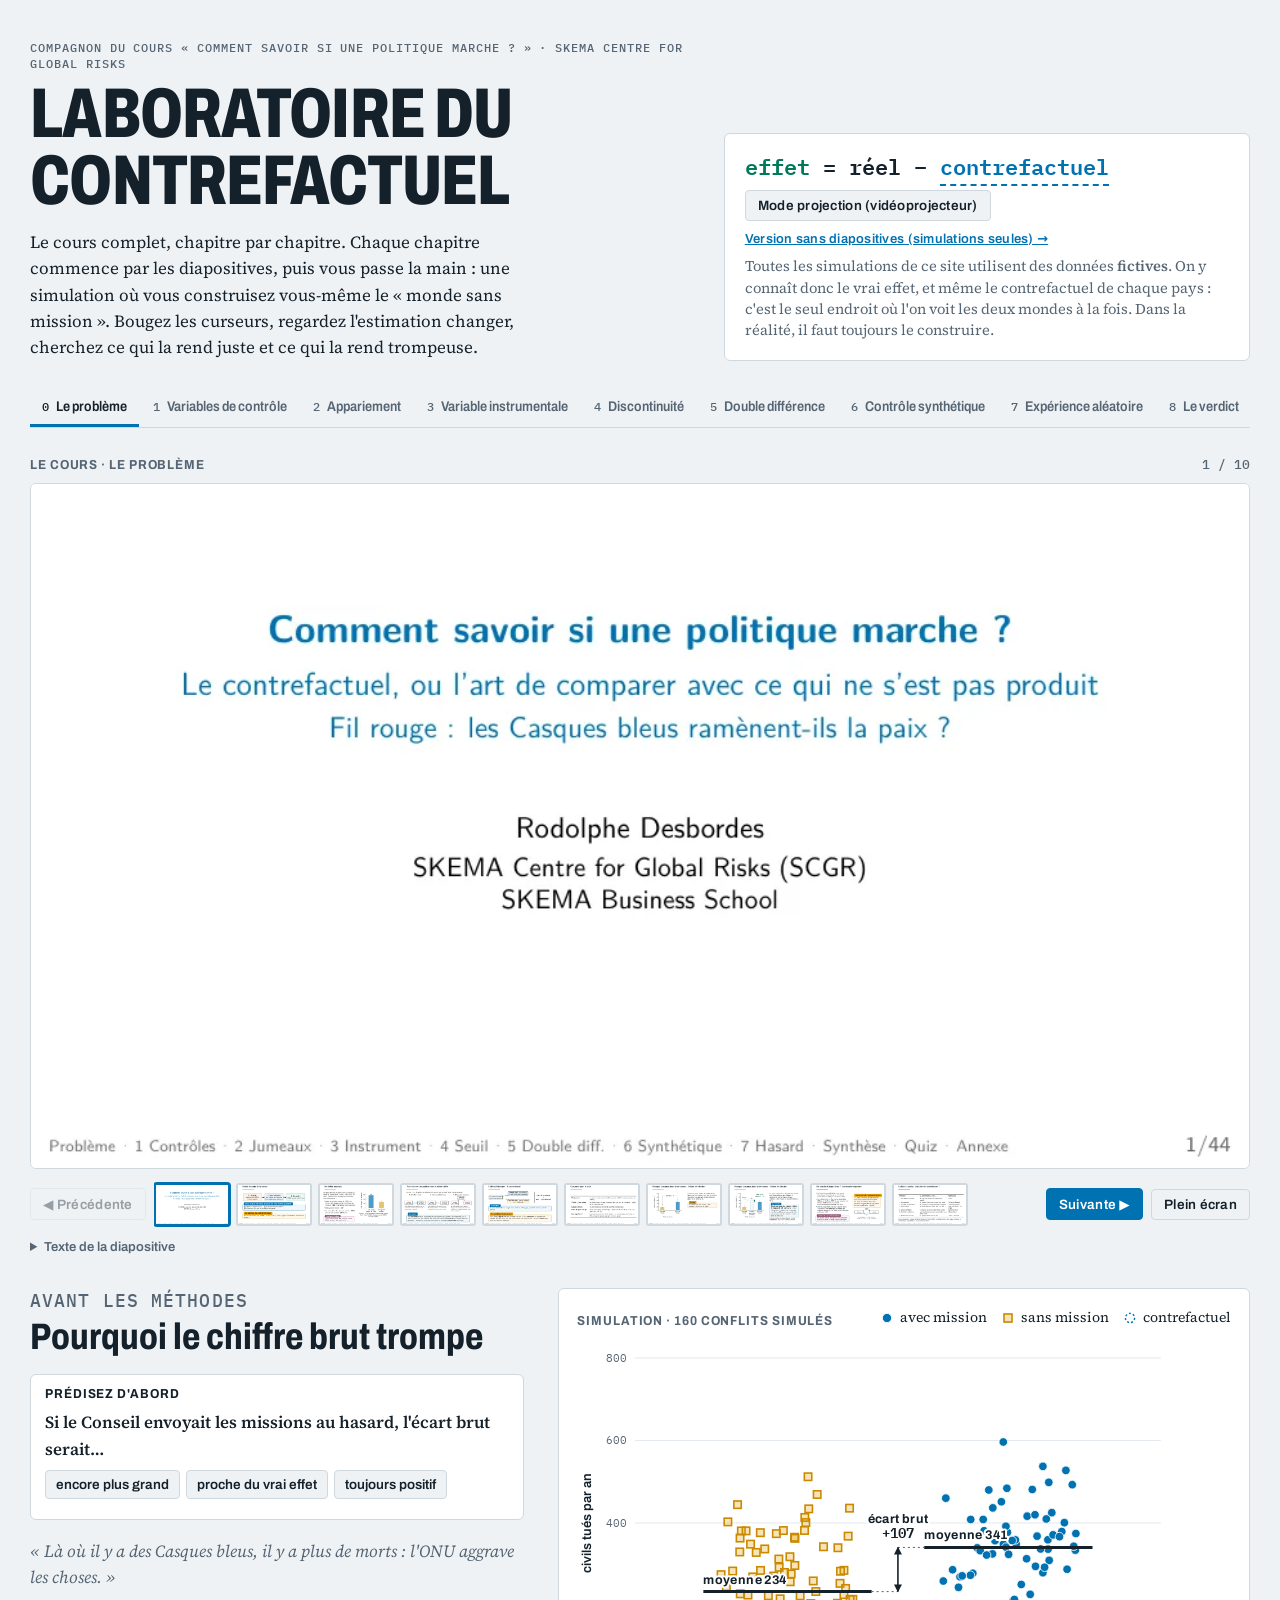
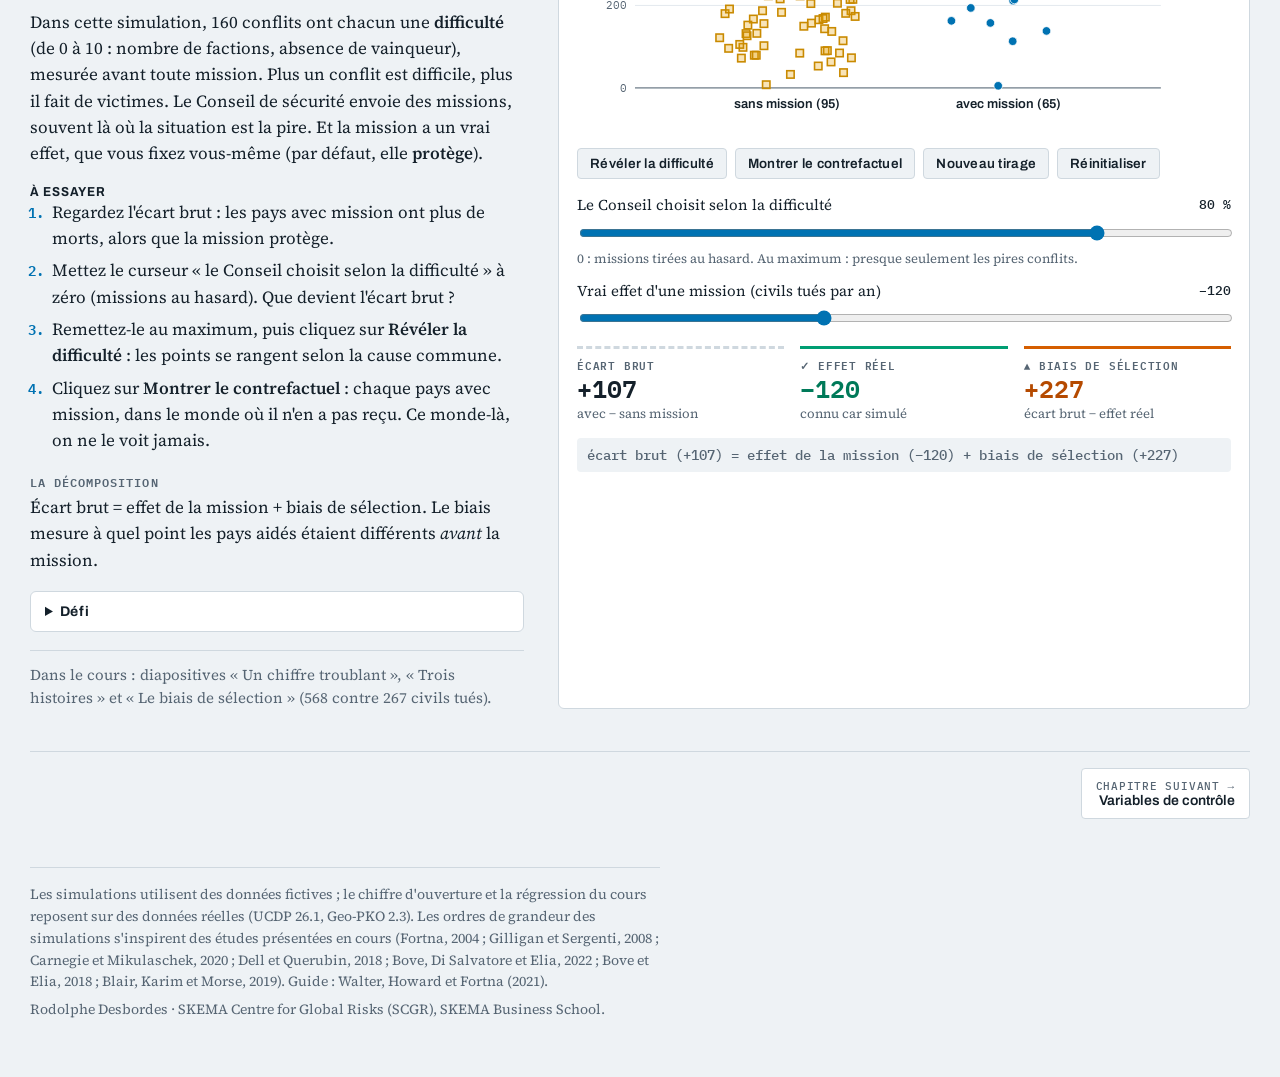
==== index.html @ 0ba308cc "Vérification sur les textes complets : dernières corrections - Blair et al. : −37 % et −16 % (chiffr" ====
<!doctype html>
<html lang="fr">
<head>
<meta charset="utf-8">
<meta name="viewport" content="width=device-width, initial-scale=1, viewport-fit=cover">
<meta name="description" content="Compagnon du cours « Comment savoir si une politique marche ? » : simulations manipulables des méthodes d'inférence causale, fil rouge Casques bleus.">
<title>Laboratoire du contrefactuel</title>
<link rel="icon" href="data:image/svg+xml,%3Csvg xmlns=%22http://www.w3.org/2000/svg%22 viewBox=%220 0 16 16%22%3E%3Crect width=%2216%22 height=%2216%22 rx=%223%22 fill=%22%230072B2%22/%3E%3Ccircle cx=%228%22 cy=%228%22 r=%223.2%22 fill=%22white%22/%3E%3C/svg%3E">
<link rel="stylesheet" href="fonts/fonts.css">
<style>
/* Layout: a field-lab notebook. Text column (what to compare, why, what could mislead) beside a live bench (chart, controls, readouts). One method per tab, in the order of the lecture. */
:root{
  --bg:#EEF2F5; --panel:#FFFFFF; --ink:#14202A; --muted:#566573; --line:#CFD8DF; --grid:#E3E9EE;
  --t:#0072B2; --t-soft:rgba(0,114,178,.14);
  --c:#C98A00; --c-soft:rgba(230,159,0,.28); --c-ink:#9A6700;
  --eff:#009E73; --eff-ink:#007A59; --warn:#D55E00; --warn-soft:rgba(213,94,0,.12); --warn-ink:#B54A00; --on-accent:#fff; --hid:#CC79A7; --hid-ink:#A3507E;
  --disp:"Archivo","Arial Narrow",system-ui,sans-serif;
  --body:"Source Serif 4",Georgia,"Times New Roman",serif;
  --mono:"IBM Plex Mono",ui-monospace,"SFMono-Regular",Menlo,monospace;
}
@media (prefers-color-scheme: dark){:root:not([data-theme="light"]){
  --bg:#0F161C; --panel:#172129; --ink:#E4ECF2; --muted:#9BABB8; --line:#2B3945; --grid:#212E38;
  --t:#56B4E9; --t-soft:rgba(86,180,233,.16); --c:#E69F00; --c-soft:rgba(230,159,0,.25); --c-ink:#F2B83C;
  --eff:#2BB98E; --eff-ink:#45CFA3; --warn:#EE7A35; --warn-soft:rgba(238,122,53,.14); --warn-ink:#EE7A35; --on-accent:#0F161C; --hid:#E08CBB; --hid-ink:#EBA3CB; color-scheme:dark}}
:root[data-theme="dark"]{
  --bg:#0F161C; --panel:#172129; --ink:#E4ECF2; --muted:#9BABB8; --line:#2B3945; --grid:#212E38;
  --t:#56B4E9; --t-soft:rgba(86,180,233,.16); --c:#E69F00; --c-soft:rgba(230,159,0,.25); --c-ink:#F2B83C;
  --eff:#2BB98E; --eff-ink:#45CFA3; --warn:#EE7A35; --warn-soft:rgba(238,122,53,.14); --warn-ink:#EE7A35; --on-accent:#0F161C; --hid:#E08CBB; --hid-ink:#EBA3CB; color-scheme:dark}

*{box-sizing:border-box}
body{background:var(--bg);color:var(--ink);font:17px/1.55 var(--body);margin:0}
.wrap{max-width:1260px;margin:0 auto;padding-inline:20px;padding-block:0 56px}
h1,h2,h3{font-family:var(--disp);text-wrap:balance;margin:0}
p{margin:0}
a{color:var(--t)}
button,input{font:inherit}
:focus-visible{outline:2px solid var(--t);outline-offset:2px}

/* hero */
.hero{padding-block:40px 26px;display:grid;grid-template-columns:minmax(0,1.25fr) minmax(0,1fr);gap:36px;align-items:end}
.eyebrow{font:500 12px/1.3 var(--mono);letter-spacing:.08em;text-transform:uppercase;color:var(--muted)}
.hero h1{font-weight:800;font-stretch:72%;font-size:clamp(2.4rem,6vw,4.4rem);line-height:.95;letter-spacing:-.01em;text-transform:uppercase;margin-top:10px}
.hero .lede{margin-top:14px;max-width:58ch;color:var(--ink)}
.formula{border:1px solid var(--line);background:var(--panel);border-radius:6px;padding:18px 20px;display:grid;gap:10px}
.formula .eq{font:600 clamp(1.05rem,2.2vw,1.35rem)/1.3 var(--mono)}
.formula .eq .cf{border-bottom:2px dashed var(--t);color:var(--t)}
.formula .eq .ef{color:var(--eff-ink)}
.switch{font:600 13px var(--disp);letter-spacing:.02em}
.switch:empty{display:none}
.formula small{font-size:.92rem;color:var(--muted);line-height:1.45}

/* tabs */
.tabs{position:sticky;top:env(safe-area-inset-top,0px);z-index:5;background:var(--bg);border-bottom:1px solid var(--line);display:flex;gap:2px;overflow-x:auto;scrollbar-width:thin}
.tabs button{border:0;background:none;color:var(--muted);padding:12px 12px 10px;cursor:pointer;white-space:nowrap;font:600 14px var(--disp);font-stretch:88%;border-bottom:3px solid transparent;display:flex;gap:7px;align-items:baseline}
.tabs button .n{font:500 12px var(--mono)}
.tabs button[aria-selected="true"]{color:var(--ink);border-bottom-color:var(--t)}
.tabs button:hover{color:var(--ink)}

/* panels */
.panel{display:grid;grid-template-columns:minmax(0,5fr) minmax(0,7fr);gap:34px;padding-top:28px}
.panel[hidden]{display:none!important}
.text{display:grid;gap:18px;align-content:start;min-width:0}
.text h2{font-weight:750;font-stretch:80%;font-size:clamp(1.7rem,3vw,2.3rem);line-height:1.05}
.text h2 .k{font:500 .5em var(--mono);color:var(--muted);display:block;letter-spacing:.06em;margin-bottom:6px;text-transform:uppercase}
.text .q{font-style:italic;color:var(--muted)}
dl.sheet{margin:0;display:grid;gap:12px}
dl.sheet dt{font:600 11.5px var(--mono);letter-spacing:.09em;text-transform:uppercase;color:var(--muted)}
dl.sheet dd{margin:2px 0 0}
dl.sheet .trap dt{color:var(--warn-ink)}
.steps{margin:0;padding-left:1.3em;display:grid;gap:6px}
.steps li::marker{font:600 .85em var(--mono);color:var(--t)}
.h3{font:700 13px var(--disp);letter-spacing:.07em;text-transform:uppercase;font-stretch:90%}
details.defi{border:1px solid var(--line);border-radius:6px;padding:12px 14px;background:var(--panel)}
details.defi summary{cursor:pointer;font:700 14px var(--disp);letter-spacing:.04em}
details.defi p{margin-top:8px}
.course{font-size:.94rem;color:var(--muted);border-top:1px solid var(--line);padding-top:12px}

/* lab bench */
.lab{background:var(--panel);border:1px solid var(--line);border-radius:6px;padding:18px;display:grid;gap:14px;align-content:start;min-width:0}
.labhead{display:flex;flex-wrap:wrap;justify-content:space-between;gap:8px 16px;align-items:baseline}
.labhead .h3{color:var(--muted)}
.legend{display:flex;flex-wrap:wrap;gap:6px 14px;font-size:14px;color:var(--ink)}
.legend span{display:inline-flex;align-items:center;gap:6px}
.legend svg{flex:none}
.chartbox{min-width:0}
svg.chart{width:100%;height:auto;display:block}
.controls{display:grid;gap:10px}
.ctl{display:grid;grid-template-columns:minmax(0,1fr) auto;gap:2px 12px;align-items:center}
.ctl label{font-size:15px}
.ctl output{font:500 13px var(--mono);color:var(--ink);text-align:right;min-width:6ch}
.ctl input[type=range]{grid-column:1/-1;width:100%;min-height:24px;accent-color:var(--t)}
.ctl .hint{grid-column:1/-1;font-size:13px;color:var(--muted)}
.btns{display:flex;flex-wrap:wrap;gap:8px}
.btn{border:1px solid var(--line);background:var(--bg);color:var(--ink);border-radius:4px;padding:7px 12px;cursor:pointer;font:600 13.5px var(--disp);letter-spacing:.02em}
.btn:hover{border-color:var(--muted)}
.btn[aria-pressed="true"]{background:var(--ink);color:var(--panel);border-color:var(--ink)}
.btn.primary{background:var(--t);border-color:var(--t);color:var(--on-accent)}
.seg{display:flex;flex-wrap:wrap;border:1px solid var(--line);border-radius:4px;overflow:hidden;width:fit-content;max-width:100%}
.seg button{border:0;border-right:1px solid var(--line);background:var(--bg);color:var(--ink);padding:7px 12px;cursor:pointer;font:600 13px var(--disp)}
.seg button:last-child{border-right:0}
.seg button[aria-pressed="true"]{background:var(--ink);color:var(--panel)}
.chk{display:flex;gap:8px;align-items:center;font-size:15px}
.chk input{accent-color:var(--t);width:17px;height:17px}

.readouts{display:grid;grid-template-columns:repeat(auto-fit,minmax(150px,1fr));gap:12px 16px}
.ro{border-top:3px solid var(--line);padding-top:6px;min-width:0}
.ro .k{font:600 11px var(--mono);letter-spacing:.07em;text-transform:uppercase;color:var(--muted)}
.ro .v{font:600 1.55rem/1.2 var(--mono);font-variant-numeric:tabular-nums}
.ro .note{font-size:13px;color:var(--muted)}
.ro.est{border-top-color:var(--t)}
.ro.true{border-top-color:var(--eff)} .ro.true .k::before{content:"\2713\00a0"} .ro.true .v{color:var(--eff-ink)}
.ro.bias{border-top-color:var(--warn)} .ro.bias .k::before{content:"\25B2\00a0"} .ro.bias.big .v{color:var(--warn-ink)}
.ro.raw{border-top-style:dashed}
.eqline{font:500 14px var(--mono);color:var(--muted);background:var(--bg);border-radius:4px;padding:8px 10px;overflow-x:auto}
.verdict{font-size:15px;padding:8px 12px;border-radius:4px;background:var(--bg)}
.verdict b{font-family:var(--disp)}
.weights{display:grid;grid-template-columns:repeat(auto-fit,minmax(170px,1fr));gap:8px 16px}

/* svg */
.grid{stroke:var(--grid);stroke-width:1}
.zero{stroke:var(--muted);stroke-width:1}
.base{stroke:var(--muted);stroke-width:1}
.tick{fill:var(--muted);font:11.5px var(--mono)}
.alab{fill:var(--ink);font:600 13px var(--disp)}
.lbl{fill:var(--ink);font:13px var(--body)}
.lbl-m{fill:var(--muted);font:12.5px var(--body)}
.lbl-b{fill:var(--ink);font:700 12.5px var(--disp);letter-spacing:.03em}
.num{fill:var(--ink);font:600 14px var(--mono)}
.num-eff{fill:var(--eff-ink);font:700 14px var(--mono)}
.num-warn{fill:var(--warn-ink);font:700 13px var(--mono)}
.num-t{fill:var(--t);font:600 13px var(--mono)}
.halo{paint-order:stroke;stroke:var(--panel);stroke-width:4px;stroke-linejoin:round}
.mk-t{fill:var(--t);stroke:var(--panel);stroke-width:.8}
.mk-c{fill:var(--c-soft);stroke:var(--c);stroke-width:1.6}
.mk-cf{fill:none;stroke:var(--t);stroke-width:1.4;stroke-dasharray:2 2}
.mk-big-t{fill:var(--t);stroke:var(--panel);stroke-width:2}
.mk-big-c{fill:var(--c);stroke:var(--panel);stroke-width:2}
.dim{opacity:.28}
.mean{stroke:var(--ink);stroke-width:3}
.mean-cf{stroke:var(--t);stroke-width:2.5;stroke-dasharray:6 4}
.guide{stroke:var(--muted);stroke-width:1;stroke-dasharray:2 3}
.cf-link{stroke:var(--t);stroke-width:1;opacity:.45}
.arr-ink{stroke:var(--ink);stroke-width:1.6}
.arr-eff{stroke:var(--eff);stroke-width:2.6}
.arr-warn{stroke:var(--warn);stroke-width:2}
.ln-t{stroke:var(--t);stroke-width:2.6;fill:none}
.ln-c{stroke:var(--c);stroke-width:2.6;fill:none;stroke-dasharray:8 5}
.ln-cf{stroke:var(--t);stroke-width:2;fill:none;stroke-dasharray:3 4}
.ln-warn{stroke:var(--warn);stroke-width:2;fill:none;stroke-dasharray:9 4 2 4}
.ln-pool{stroke:var(--muted);stroke-width:1;fill:none;opacity:.45}
.ln-zero{stroke:var(--muted);stroke-width:1}
.match{stroke:var(--muted);stroke-width:1.2}
.cal{fill:var(--hid);fill-opacity:.035;stroke:var(--hid);stroke-width:1;stroke-dasharray:3 3}
.ring-warn{fill:none;stroke:var(--warn);stroke-width:1.8;stroke-dasharray:3 2}
.band{fill:var(--t-soft)}
.band-p{fill:var(--warn-soft)}
.cut{stroke:var(--ink);stroke-width:1.3;stroke-dasharray:5 4}
.bar{fill:var(--muted);opacity:.5}
.bar-on{fill:var(--t);opacity:.75}
.bar-t{fill:var(--t);opacity:.7}
.bar-w{fill:url(#hatch-w);stroke:var(--warn);stroke-width:1}
.cell{fill:var(--ink)}
.ah-eff{fill:var(--eff)} .ah-ink{fill:var(--ink)} .ah-warn{fill:var(--warn)}
.hatch-ln{stroke:var(--warn);stroke-width:2} .hatch-bg{fill:var(--warn-soft)}
.pt{transition:transform .75s cubic-bezier(.3,.7,.2,1)}
@media (prefers-reduced-motion: reduce){.pt{transition:none}}

/* quiz */
.quiz{display:grid;gap:18px}
.qitem{border-top:1px solid var(--line);padding-top:14px;display:grid;gap:10px}
.qitem .qq{font-weight:600}
.qopts{display:flex;flex-wrap:wrap;gap:6px}
.qopts button{border:1px solid var(--line);background:var(--bg);color:var(--ink);border-radius:4px;padding:6px 10px;cursor:pointer;font:600 13px var(--disp)}
.qopts button.ok{background:var(--eff-ink);border-color:var(--eff-ink);color:var(--on-accent)}
.qopts button.ok::before{content:"\2713\00a0"}
.qopts button.no{border-color:var(--warn);color:var(--warn-ink);text-decoration:line-through}
.qfb{font-size:15px}
.score{font:600 14px var(--mono)}

/* course deck */
.deck{grid-column:1/-1;display:grid;grid-template-columns:minmax(0,1fr);gap:10px;min-width:0}
.stage{width:100%}
.deckhead{display:flex;flex-wrap:wrap;justify-content:space-between;align-items:baseline;gap:6px 16px}
.deckhead .h3{color:var(--muted)}
.deckhead .count{font:500 13px var(--mono);color:var(--muted)}
.stage{position:relative;background:#fff;border:1px solid var(--line);border-radius:6px;overflow:hidden;aspect-ratio:16/9;max-width:100%;outline:none}
.stage:focus-visible{outline:2px solid var(--t);outline-offset:2px}
.stage img{display:block;width:100%;height:100%;object-fit:contain;background:#fff}
.stage .hit{position:absolute;top:0;bottom:0;width:30%;border:0;background:transparent;cursor:pointer}
.stage .hit.prev{left:0}.stage .hit.next{right:0}
.stage .hit:hover{background:linear-gradient(90deg,rgba(0,0,0,.05),transparent)}
.stage .hit.next:hover{background:linear-gradient(270deg,rgba(0,0,0,.05),transparent)}
.stage:fullscreen{border:0;border-radius:0;background:#000}
.deckbar{display:flex;flex-wrap:wrap;gap:8px;align-items:center}
.strip{display:flex;gap:6px;overflow-x:auto;padding-block:4px;flex:1 1 260px;min-width:0;scrollbar-width:thin}
.strip button{flex:none;width:76px;aspect-ratio:16/9;padding:0;border:2px solid var(--line);border-radius:3px;background:#fff;cursor:pointer;overflow:hidden}
.strip button img{width:100%;height:100%;object-fit:cover;display:block}
.strip button[aria-current="true"]{border-color:var(--t);box-shadow:0 0 0 1px var(--t)}
.btn:disabled{opacity:.4;cursor:default}
@media (max-width:640px){.deckbar .strip{order:5;flex-basis:100%}}
.reserve{font:500 11px var(--mono);letter-spacing:.07em;text-transform:uppercase;color:var(--hid-ink)}
details.transcript{font-size:14px;color:var(--muted)}
details.transcript summary{cursor:pointer;font:600 13px var(--disp)}
details.transcript p{margin-top:6px;max-width:90ch}
.tolab{justify-self:start}
.chapnav{grid-column:1/-1;display:flex;flex-wrap:wrap;justify-content:space-between;gap:10px;border-top:1px solid var(--line);padding-top:16px;margin-top:8px}
.chapnav button{border:1px solid var(--line);background:var(--panel);color:var(--ink);border-radius:4px;padding:10px 14px;cursor:pointer;font:600 14px var(--disp);text-align:left}
.chapnav button small{display:block;font:500 11px var(--mono);letter-spacing:.07em;text-transform:uppercase;color:var(--muted)}
.chapnav button:hover{border-color:var(--muted)}
.chapnav .nx{margin-left:auto;text-align:right}
.tabs button.seen .n::after{content:"\2713";margin-left:3px;color:var(--eff-ink)}
.solo{grid-column:1/-1;max-width:70ch;display:grid;gap:10px}

/* predict */
.predict{border:1px solid var(--line);background:var(--panel);border-radius:6px;padding:12px 14px;display:grid;gap:8px}
.predict .pq{font-weight:600}
.predict .popts{display:flex;flex-wrap:wrap;gap:6px}
.predict .popts button{border:1px solid var(--line);background:var(--bg);color:var(--ink);border-radius:4px;padding:6px 10px;cursor:pointer;font:600 13.5px var(--disp);text-align:left}
.predict .popts button.ok{background:var(--eff-ink);border-color:var(--eff-ink);color:var(--on-accent)}
.predict .popts button.ok::before{content:"\2713\00a0"}
.predict .popts button.no{border-color:var(--warn);color:var(--warn-ink);text-decoration:line-through}
.predict .pfb{font-size:15px}
/* triangulation */
.tri-cap{font-size:13.5px;color:var(--muted)}
.mk-ko{fill:var(--panel);stroke:var(--warn);stroke-width:2}
.ci-ok{stroke:var(--t);stroke-width:3;stroke-linecap:round}
.ci-ko{stroke:var(--warn);stroke-width:2.4;stroke-dasharray:6 4}
.ref1{stroke:var(--eff);stroke-width:2}
.ref0{stroke:var(--muted);stroke-width:1.2;stroke-dasharray:3 3}
.rowname{fill:var(--ink);font:700 13px var(--disp)}
.rowko{fill:var(--warn-ink);font:12.5px var(--body)}
/* projection mode */
.projbtn{justify-self:start}
.mk-raw{fill:var(--ink);stroke:var(--panel);stroke-width:1}
.ci-raw{stroke:var(--ink);stroke-width:3;stroke-linecap:round}
html.proj body{font-size:20px}
html.proj .wrap{max-width:1560px}
html.proj .tick{font-size:15px} html.proj .alab{font-size:16px} html.proj .lbl-b,html.proj .rowname{font-size:15.5px}
html.proj .num,html.proj .num-eff,html.proj .num-warn,html.proj .num-t{font-size:17px} html.proj .lbl,html.proj .lbl-m,html.proj .rowko{font-size:15px}
html.proj .ro .v{font-size:2.1rem} html.proj .ro .k{font-size:13px} html.proj .ctl label{font-size:18px}
html.proj .btn,html.proj .seg button{font-size:16px;padding:9px 14px}

footer{margin-top:48px;border-top:1px solid var(--line);padding-top:16px;font-size:14px;color:var(--muted);display:grid;gap:6px;max-width:90ch}

@media (max-width:980px){.panel{grid-template-columns:minmax(0,1fr)}.hero{grid-template-columns:minmax(0,1fr)}}
@media (max-width:520px){body{font-size:16px}.lab{padding:12px}.ro .v{font-size:1.3rem}}
</style>

<svg width="0" height="0" style="position:absolute" aria-hidden="true" focusable="false"><defs>
<marker id="ah-eff" viewBox="0 0 10 10" refX="9" refY="5" markerUnits="userSpaceOnUse" markerWidth="10" markerHeight="10" orient="auto-start-reverse"><path d="M0,0 L10,5 L0,10 z" class="ah-eff"/></marker>
<marker id="ah-ink" viewBox="0 0 10 10" refX="9" refY="5" markerUnits="userSpaceOnUse" markerWidth="8" markerHeight="8" orient="auto-start-reverse"><path d="M0,0 L10,5 L0,10 z" class="ah-ink"/></marker>
<marker id="ah-warn" viewBox="0 0 10 10" refX="9" refY="5" markerUnits="userSpaceOnUse" markerWidth="9" markerHeight="9" orient="auto-start-reverse"><path d="M0,0 L10,5 L0,10 z" class="ah-warn"/></marker>
<pattern id="hatch-w" width="6" height="6" patternUnits="userSpaceOnUse" patternTransform="rotate(45)"><rect width="6" height="6" class="hatch-bg"/><line x1="0" y1="0" x2="0" y2="6" class="hatch-ln"/></pattern>
</defs></svg>

<noscript><p style="padding:12px 20px;font-weight:600">Les simulations et les diapositives de ce site ont besoin de JavaScript.</p></noscript>
<div class="wrap">
<header class="hero">
  <div>
    <div class="eyebrow">Compagnon du cours «&nbsp;Comment savoir si une politique marche&nbsp;?&nbsp;» · SKEMA Centre for Global Risks</div>
    <h1>Laboratoire du contrefactuel</h1>
    <p class="lede">Le cours complet, chapitre par chapitre. Chaque chapitre commence par les diapositives, puis vous passe la main&nbsp;: une simulation où vous construisez vous-même le «&nbsp;monde sans mission&nbsp;». Bougez les curseurs, regardez l'estimation changer, cherchez ce qui la rend juste et ce qui la rend trompeuse.</p>
  </div>
  <div class="formula">
    <div class="eq"><span class="ef">effet</span> = réel − <span class="cf">contrefactuel</span></div>
    <button class="btn projbtn" id="projb" aria-pressed="false" title="Agrandit les textes et les graphiques pour un vidéoprojecteur">Mode projection (vidéoprojecteur)</button>
    <a class="switch" id="switchv" href="simulateur.html">Version sans diapositives (simulations seules) →</a>
    <small>Toutes les simulations de ce site utilisent des données <b>fictives</b>. On y connaît donc le vrai effet, et même le contrefactuel de chaque pays&nbsp;: c'est le seul endroit où l'on voit les deux mondes à la fois. Dans la réalité, il faut toujours le construire.</small>
  </div>
</header>

<main id="contenu">
<nav class="tabs" role="tablist" aria-label="Méthodes">
  <button role="tab" data-tab="piege"><span class="n">0</span>Le problème</button>
  <button role="tab" data-tab="m1"><span class="n">1</span>Variables de contrôle</button>
  <button role="tab" data-tab="m2"><span class="n">2</span>Appariement</button>
  <button role="tab" data-tab="m3"><span class="n">3</span>Variable instrumentale</button>
  <button role="tab" data-tab="m4"><span class="n">4</span>Discontinuité</button>
  <button role="tab" data-tab="m5"><span class="n">5</span>Double différence</button>
  <button role="tab" data-tab="m6"><span class="n">6</span>Contrôle synthétique</button>
  <button role="tab" data-tab="m7"><span class="n">7</span>Expérience aléatoire</button>
  <button role="tab" data-tab="verdict"><span class="n">8</span>Le verdict</button>
  <button role="tab" data-tab="quiz"><span class="n">?</span>Testez-vous</button>
  <button role="tab" data-tab="ressources"><span class="n">+</span>Ressources</button>
</nav>

<!-- ================= 0 ================= -->
<section class="panel" id="p-piege" role="tabpanel">
  <div class="deck" data-ch="piege"></div>
  <div class="text">
    <h2><span class="k">Avant les méthodes</span>Pourquoi le chiffre brut trompe</h2>
    <div class="predict" data-p="piege"></div>
    <p class="q">«&nbsp;Là où il y a des Casques bleus, il y a plus de morts&nbsp;: l'ONU aggrave les choses.&nbsp;»</p>
    <p>Dans cette simulation, 160 conflits ont chacun une <b>difficulté</b> (de 0 à 10&nbsp;: nombre de factions, absence de vainqueur), mesurée avant toute mission. Plus un conflit est difficile, plus il fait de victimes. Le Conseil de sécurité envoie des missions, souvent là où la situation est la pire. Et la mission a un vrai effet, que vous fixez vous-même (par défaut, elle <b>protège</b>).</p>
    <div>
      <div class="h3">À essayer</div>
      <ol class="steps">
        <li>Regardez l'écart brut&nbsp;: les pays avec mission ont plus de morts, alors que la mission protège.</li>
        <li>Mettez le curseur «&nbsp;le Conseil choisit selon la difficulté&nbsp;» à zéro (missions au hasard). Que devient l'écart brut&nbsp;?</li>
        <li>Remettez-le au maximum, puis cliquez sur <b>Révéler la difficulté</b>&nbsp;: les points se rangent selon la cause commune.</li>
        <li>Cliquez sur <b>Montrer le contrefactuel</b>&nbsp;: chaque pays avec mission, dans le monde où il n'en a pas reçu. Ce monde-là, on ne le voit jamais.</li>
      </ol>
    </div>
    <dl class="sheet">
      <div><dt>La décomposition</dt><dd>Écart brut = effet de la mission + biais de sélection. Le biais mesure à quel point les pays aidés étaient différents <i>avant</i> la mission.</dd></div>
    </dl>
    <details class="defi"><summary>Défi</summary><p>Trouvez un réglage où la mission sauve des vies mais où l'écart brut est quand même positif, puis un réglage où les deux ont le même signe. Qu'est-ce qui change entre les deux&nbsp;?</p><p><i>Piste&nbsp;:</i> tout se joue sur la sélection. Quand le Conseil choisit au hasard, l'écart brut retrouve le vrai effet (au bruit près).</p></details>
    <p class="course">Dans le cours&nbsp;: diapositives «&nbsp;Un chiffre troublant&nbsp;», «&nbsp;Trois histoires&nbsp;» et «&nbsp;Le biais de sélection&nbsp;» (568 contre 267 civils tués).</p>
  </div>
  <div class="lab">
    <div class="labhead"><div class="h3">Simulation · 160 conflits simulés</div>
      <div class="legend"><span><svg width="14" height="14"><circle cx="7" cy="7" r="4.6" class="mk-t"/></svg>avec mission</span><span><svg width="14" height="14"><rect x="3" y="3" width="8" height="8" class="mk-c"/></svg>sans mission</span><span><svg width="14" height="14"><circle cx="7" cy="7" r="4.6" class="mk-cf"/></svg>contrefactuel</span></div></div>
    <div class="chartbox"><svg class="chart" id="c0" role="img" aria-label="Civils tués selon la présence d'une mission"></svg></div>
    <div class="btns">
      <button class="btn" id="b0g" aria-pressed="false">Révéler la difficulté</button>
      <button class="btn" id="b0cf" aria-pressed="false">Montrer le contrefactuel</button>
      <button class="btn" id="b0n">Nouveau tirage</button><button class="btn" data-reset="piege">Réinitialiser</button>
    </div>
    <div class="controls">
      <div class="ctl"><label for="s0s">Le Conseil choisit selon la difficulté</label><output id="o0s"></output><input type="range" id="s0s" min="0" max="1" step="0.05" value="0.8"><span class="hint">0&nbsp;: missions tirées au hasard. Au maximum&nbsp;: presque seulement les pires conflits.</span></div>
      <div class="ctl"><label for="s0t">Vrai effet d'une mission (civils tués par an)</label><output id="o0t"></output><input type="range" id="s0t" min="-250" max="100" step="10" value="-120"></div>
    </div>
    <div class="readouts">
      <div class="ro raw"><div class="k">Écart brut</div><div class="v" id="r0a"></div><div class="note">avec − sans mission</div></div>
      <div class="ro true"><div class="k">Effet réel</div><div class="v" id="r0b"></div><div class="note">connu car simulé</div></div>
      <div class="ro bias" id="ro0c"><div class="k">Biais de sélection</div><div class="v" id="r0c"></div><div class="note">écart brut − effet réel</div></div>
    </div>
    <div class="eqline" id="eq0" aria-live="polite"></div>
  </div>
  <nav class="chapnav" aria-label="Chapitres"></nav>
</section>

<!-- ================= 1 ================= -->
<section class="panel" id="p-m1" role="tabpanel" hidden>
  <div class="deck" data-ch="m1"></div>
  <div class="text">
    <h2><span class="k">Méthode 1</span>Les variables de contrôle&nbsp;: comparer à profil égal</h2>
    <div class="predict" data-p="m1"></div>
    <dl class="sheet">
      <div><dt>Le contrefactuel</dt><dd>Les pays sans mission qui ont le même profil <b>mesuré</b> (ici, la même difficulté).</dd></div>
      <div><dt>L'hypothèse clé</dt><dd>On a mesuré tout ce qui pousse à la fois à envoyer une mission et à la violence.</dd></div>
      <div class="trap"><dt>Ce qui pourrait tromper</dt><dd>Un facteur non mesuré, comme la <b>volonté de paix</b> des belligérants&nbsp;: ceux qui veulent vraiment la paix acceptent plus volontiers une mission.</dd></div>
    </dl>
    <div>
      <div class="h3">À essayer</div>
      <ol class="steps">
        <li>Passez de <b>Comparaison brute</b> à <b>Groupes de difficulté</b>&nbsp;: dans chaque groupe, qui fait mieux&nbsp;? C'est le paradoxe de Simpson.</li>
        <li>Le biais reste important avec trois groupes. Augmentez le nombre de groupes&nbsp;: il fond (en moyenne sur de nombreux tirages, environ +40 avec 3 groupes, +15 avec 5, +5 avec 10&nbsp;; un tirage isolé peut s'en écarter).</li>
        <li>Cliquez sur <b>Retirer l'effet de la difficulté</b>&nbsp;: les points glissent, comme si tous les conflits avaient la même difficulté. L'écart restant est l'estimation par régression.</li>
        <li>Montez le curseur «&nbsp;volonté de paix non mesurée&nbsp;»&nbsp;: l'estimation s'éloigne du vrai effet, même en contrôlant la difficulté.</li>
        <li>Cochez «&nbsp;mesurer aussi la volonté de paix&nbsp;»&nbsp;: le biais disparaît. Mais dans la réalité, on ne sait pas la mesurer.</li>
      </ol>
    </div>
    <details class="defi"><summary>Défi</summary><p>Avec trois groupes seulement, l'estimation reste biaisée même sans facteur caché. Pourquoi&nbsp;?</p><p><i>Piste&nbsp;:</i> à l'intérieur d'un groupe, les pays avec mission restent plus difficiles que les autres (en moyenne de trois quarts de point sur l'échelle de 0 à 10, soit une quarantaine de morts de plus). Trois groupes, c'est un contrôle grossier&nbsp;; la régression utilise la difficulté exacte. Même leçon que pour les variables non mesurées&nbsp;: une variable mal mesurée ne contrôle qu'en partie.</p></details>
    <p class="course">Dans le cours&nbsp;: Fortna (2004), 39&nbsp;% contre 42&nbsp;% de rechutes en brut, puis un risque réduit de plus de 55&nbsp;% à caractéristiques égales&nbsp;; la critique de Kocher (2014), qui vise Hultman et al.</p>
  </div>
  <div class="lab">
    <div class="labhead"><div class="h3">Simulation · 170 conflits simulés</div>
      <div class="legend"><span><svg width="14" height="14"><circle cx="7" cy="7" r="4.6" class="mk-t"/></svg>avec mission</span><span><svg width="14" height="14"><rect x="3" y="3" width="8" height="8" class="mk-c"/></svg>sans mission</span></div></div>
    <div class="seg" role="group" aria-label="Étape">
      <button data-step="0" aria-pressed="true">Comparaison brute</button>
      <button data-step="1" aria-pressed="false">Groupes de difficulté</button>
      <button data-step="2" aria-pressed="false">Retirer l'effet de la difficulté</button>
    </div>
    <div class="chartbox"><svg class="chart" id="c1" role="img" aria-label="Comparaison à difficulté égale"></svg></div>
    <div class="controls">
      <div class="ctl"><label for="s1h">Volonté de paix non mesurée</label><output id="o1h"></output><input type="range" id="s1h" min="0" max="1" step="0.05" value="0"><span class="hint">Elle rend une mission plus probable et la violence plus faible.</span></div>
      <div class="ctl"><label for="s1g">Nombre de groupes de difficulté (étape 2)</label><output id="o1g"></output><input type="range" id="s1g" min="2" max="10" step="1" value="3"><span class="hint">Plus les groupes sont fins, plus les pays comparés se ressemblent vraiment.</span></div>
      <label class="chk"><input type="checkbox" id="k1u"> Mesurer aussi la volonté de paix (étape 3)</label>
    </div>
    <div class="btns"><button class="btn" id="b1n">Nouveau tirage</button><button class="btn" data-reset="m1">Réinitialiser</button></div>
    <div class="readouts">
      <div class="ro est"><div class="k" id="l1a">Estimation</div><div class="v" id="r1a"></div><div class="note" id="n1a"></div></div>
      <div class="ro true"><div class="k">Effet réel</div><div class="v" id="r1b"></div><div class="note">connu car simulé</div></div>
      <div class="ro bias" id="ro1c"><div class="k">Biais</div><div class="v" id="r1c"></div><div class="note">estimation − effet réel</div></div>
    </div>
  </div>
  <nav class="chapnav" aria-label="Chapitres"></nav>
</section>

<!-- ================= 2 ================= -->
<section class="panel" id="p-m2" role="tabpanel" hidden>
  <div class="deck" data-ch="m2"></div>
  <div class="text">
    <h2><span class="k">Méthode 2</span>L'appariement&nbsp;: un jumeau pour chaque pays</h2>
    <div class="predict" data-p="m2"></div>
    <dl class="sheet">
      <div><dt>Le contrefactuel</dt><dd>Pour chaque pays avec mission, le pays sans mission qui lui ressemblait le plus <b>avant</b> (difficulté et durée de la guerre).</dd></div>
      <div><dt>L'hypothèse clé</dt><dd>Les jumeaux ne diffèrent sur rien d'important et de non mesuré.</dd></div>
      <div class="trap"><dt>Ce qui pourrait tromper</dt><dd>Des jumeaux qui ne se ressemblent pas vraiment, ou des pays aidés qui n'ont <b>aucun</b> équivalent (le «&nbsp;pays D&nbsp;» du cours).</dd></div>
    </dl>
    <div>
      <div class="h3">À essayer</div>
      <ol class="steps">
        <li>Chaque trait relie un pays avec mission à son jumeau. Le halo pointillé montre jusqu'où on accepte une ressemblance.</li>
        <li>Élargissez la distance tolérée&nbsp;: plus aucun pays n'est écarté, mais les conflits les plus durs reçoivent des jumeaux lointains et moins difficiles, et le biais grimpe (en moyenne sur de nombreux tirages, environ +5 avec une dizaine de pays appariés, +20 avec les 24&nbsp;; un tirage isolé peut s'en écarter).</li>
        <li>Réduisez-la&nbsp;: les jumeaux sont proches, mais les conflits les plus durs (en haut à droite) sont écartés. L'effet ne vaut plus que pour les autres.</li>
        <li>Cochez «&nbsp;difficulté seulement&nbsp;»&nbsp;: les jumeaux se ressemblent sur la difficulté mais pas sur la durée, et le biais explose, quelle que soit la distance. C'est le piège de la méthode 1&nbsp;: on n'apparie que sur ce que l'on mesure.</li>
      </ol>
    </div>
    <details class="defi"><summary>Défi</summary><p>King et Zeng (2007) reprochent à Doyle et Sambanis de comparer des cas sans équivalent dans les données. Où, sur le graphique, se trouvent ces cas&nbsp;?</p><p><i>Piste&nbsp;:</i> dans la zone où il n'y a que des ronds bleus. Toute comparaison y est une extrapolation.</p></details>
    <p class="course">Dans le cours&nbsp;: Gilligan et Sergenti (2008), risque de rechute −70&nbsp;% sans appariement, −86&nbsp;% avec.</p>
  </div>
  <div class="lab">
    <div class="labhead"><div class="h3">Simulation · 24 pays avec mission, 80 sans</div>
      <div class="legend"><span><svg width="14" height="14"><circle cx="7" cy="7" r="4.6" class="mk-t"/></svg>avec mission</span><span><svg width="14" height="14"><rect x="3" y="3" width="8" height="8" class="mk-c"/></svg>sans mission</span><span><svg width="16" height="16"><circle cx="8" cy="8" r="6.5" class="ring-warn"/><circle cx="8" cy="8" r="3.5" class="mk-t"/></svg>sans jumeau&nbsp;: écarté</span></div></div>
    <div class="chartbox"><svg class="chart" id="c2" role="img" aria-label="Appariement des pays selon la difficulté et la durée"></svg></div>
    <div class="controls">
      <div class="ctl"><label for="s2c">Distance maximale tolérée</label><output id="o2c"></output><input type="range" id="s2c" min="0.1" max="1.5" step="0.05" value="0.5"><span class="hint">En écarts-types de difficulté et de durée. Au-delà de 1,2 environ, tous les pays ont déjà un jumeau&nbsp;: plus rien ne change.</span></div>
      <label class="chk"><input type="checkbox" id="k2g"> Apparier sur la difficulté seulement (oublier la durée de la guerre)</label>
    </div>
    <div class="btns"><button class="btn" id="b2n">Nouveau tirage</button><button class="btn" data-reset="m2">Réinitialiser</button></div>
    <div class="readouts">
      <div class="ro raw"><div class="k">Comparaison brute</div><div class="v" id="r2a"></div><div class="note">tous les pays</div></div>
      <div class="ro est"><div class="k">Avec jumeaux</div><div class="v" id="r2b"></div><div class="note" id="n2b"></div></div>
      <div class="ro true"><div class="k">Effet réel</div><div class="v" id="r2c"></div><div class="note">civils tués par an</div></div>
      <div class="ro bias" id="ro2d"><div class="k">Biais</div><div class="v" id="r2d"></div><div class="note">avec jumeaux − effet réel</div></div>
    </div>
  </div>
  <nav class="chapnav" aria-label="Chapitres"></nav>
</section>

<!-- ================= 3 ================= -->
<section class="panel" id="p-m3" role="tabpanel" hidden>
  <div class="deck" data-ch="m3"></div>
  <div class="text">
    <h2><span class="k">Méthode 3</span>La variable instrumentale&nbsp;: le coup de pouce</h2>
    <div class="predict" data-p="m3"></div>
    <dl class="sheet">
      <div><dt>Le contrefactuel</dt><dd>Les conflits <b>sans</b> coup de pouce. Ici, le coup de pouce est la rotation au Conseil de sécurité&nbsp;: un des trois sièges africains revient toujours à l'Afrique de l'Ouest, les deux autres tournent entre les autres sous-régions selon un ordre fixé d'avance, et quand la sous-région d'un pays en guerre siège, ce pays reçoit plus de Casques bleus.</dd></div>
      <div><dt>Les trois conditions</dt><dd>(1) Le coup de pouce équivaut à un tirage au sort&nbsp;: sans lien avec les facteurs cachés. (2) Il change vraiment le nombre de soldats. (3) Il n'agit sur les violences <b>que</b> par les soldats.</dd></div>
      <div class="trap"><dt>Ce qui pourrait tromper</dt><dd>Un coup de pouce trop faible (estimation très instable), ou un lien direct interdit&nbsp;: siéger au Conseil apporte aussi des sanctions ou de l'aide.</dd></div>
    </dl>
    <div>
      <div class="h3">À essayer</div>
      <ol class="steps">
        <li>Les deux gros repères sont les moyennes des deux groupes. La pente du trait qui les relie est l'estimation&nbsp;: écart de victimes ÷ écart de soldats.</li>
        <li>Comparez avec la pente pointillée (comparaison simple)&nbsp;: les missions grossissent là où les conflits sont difficiles, ce qui tire cette pente vers zéro.</li>
        <li>Baissez la force du coup de pouce, puis cliquez sur <b>Répéter 300 fois</b>&nbsp;: l'estimation part dans tous les sens.</li>
        <li>Ajoutez un lien direct&nbsp;: l'estimation est biaisée, et rien sur le graphique ne vous prévient.</li>
      </ol>
    </div>
    <details class="defi"><summary>Défi</summary><p>Pourquoi la condition 3 ne peut-elle pas se tester avec les données&nbsp;?</p><p><i>Piste&nbsp;:</i> un lien direct produit exactement le même nuage de points qu'un effet des soldats plus fort. Les auteurs vérifient les canaux mesurables (sanctions, aide, médiation), mais l'hypothèse elle-même reste un argument.</p></details>
    <p class="course">Dans le cours&nbsp;: Carnegie et Mikulaschek (2020), environ 600 Casques bleus de plus, 3 à 5 civils tués de moins par mois pour 100 soldats.</p>
  </div>
  <div class="lab">
    <div class="labhead"><div class="h3">Simulation · conflits simulés</div>
      <div class="legend"><span><svg width="14" height="14"><circle cx="7" cy="7" r="4.6" class="mk-t"/></svg>sous-région au Conseil</span><span><svg width="14" height="14"><rect x="3" y="3" width="8" height="8" class="mk-c"/></svg>pas au Conseil</span><span><svg width="26" height="10"><line x1="1" y1="5" x2="25" y2="5" class="ln-warn"/></svg>comparaison simple</span></div></div>
    <div class="chartbox"><svg class="chart" id="c3" role="img" aria-label="Victimes civiles selon le nombre de Casques bleus"></svg></div>
    <div class="controls">
      <div class="ctl"><label for="s3p">Force du coup de pouce (soldats en plus)</label><output id="o3p"></output><input type="range" id="s3p" min="0.5" max="12" step="0.5" value="6"></div>
      <div class="ctl"><label for="s3d">Lien direct interdit (civils par mois)</label><output id="o3d"></output><input type="range" id="s3d" min="-30" max="30" step="2" value="0"><span class="hint">Effet du siège au Conseil qui ne passe pas par les soldats (sanctions, aide).</span></div>
      <div class="ctl"><label for="s3n">Nombre de conflits</label><output id="o3n"></output><input type="range" id="s3n" min="20" max="300" step="10" value="80"></div>
    </div>
    <div class="btns"><button class="btn" id="b3n">Nouveau tirage</button><button class="btn" data-reset="m3">Réinitialiser</button><button class="btn primary" id="b3r">Répéter 300 fois</button></div>
    <div class="readouts">
      <div class="ro"><div class="k">Étape 1</div><div class="v" id="r3a"></div><div class="note">écart de soldats sur ce tirage (varie autour du réglage)</div></div>
      <div class="ro"><div class="k">Étape 2</div><div class="v" id="r3b"></div><div class="note">écart de civils tués par mois</div></div>
      <div class="ro est"><div class="k">Effet estimé</div><div class="v" id="r3c"></div><div class="note">pour 100 soldats (étape 2 ÷ étape 1)</div></div>
      <div class="ro raw"><div class="k">Comparaison simple</div><div class="v" id="r3d"></div><div class="note">pente du nuage</div></div>
      <div class="ro true"><div class="k">Effet réel</div><div class="v" id="r3e">−5</div><div class="note">pour 100 soldats</div></div>
    </div>
    <div id="rep3" hidden>
      <div class="legend" style="margin-bottom:6px"><span><svg width="14" height="12"><rect x="1" y="1" width="12" height="10" class="bar-t"/></svg>variable instrumentale</span><span><svg width="14" height="12"><rect x="1" y="1" width="12" height="10" class="bar-w"/></svg>comparaison simple</span></div>
      <svg class="chart" id="c3h" role="img" aria-label="Distribution des estimations sur 300 tirages"></svg>
      <p class="verdict" aria-live="polite" id="v3"></p>
    </div>
  </div>
  <nav class="chapnav" aria-label="Chapitres"></nav>
</section>

<!-- ================= 4 ================= -->
<section class="panel" id="p-m4" role="tabpanel" hidden>
  <div class="deck" data-ch="m4"></div>
  <div class="text">
    <h2><span class="k">Méthode 4</span>La discontinuité&nbsp;: de part et d'autre d'un seuil</h2>
    <div class="predict" data-p="m4"></div>
    <dl class="sheet">
      <div><dt>Le contrefactuel</dt><dd>Les hameaux <b>juste de l'autre côté</b> du seuil. Ici (règle simplifiée), un hameau noté sous 2,5 est bombardé, un hameau noté au-dessus ne l'est pas.</dd></div>
      <div><dt>L'hypothèse clé</dt><dd>Près du seuil, seul le traitement change brusquement&nbsp;: un hameau à 2,49 ressemble à un hameau à 2,51.</dd></div>
      <div class="trap"><dt>Ce qui pourrait tromper</dt><dd>Une fenêtre trop large (on compare des hameaux qui ne se ressemblent plus), une tricherie sur la note, et un résultat qui ne vaut que près du seuil.</dd></div>
    </dl>
    <div>
      <div class="h3">À essayer</div>
      <ol class="steps">
        <li>Le saut vert à 2,5 est l'estimation&nbsp;: la différence entre les deux droites, au seuil.</li>
        <li>Ajoutez de la courbure, puis élargissez la fenêtre&nbsp;: les droites ne suivent plus la vraie relation et le saut devient faux. Rétrécissez-la&nbsp;: c'est plus juste, mais avec moins de hameaux.</li>
        <li>Activez la tricherie&nbsp;: des chefs bien introduits gonflent la note de leur hameau. Regardez l'histogramme en dessous&nbsp;: un tas apparaît juste au-dessus du seuil.</li>
      </ol>
    </div>
    <details class="defi"><summary>Défi</summary><p>Pourquoi les tricheurs biaisent-ils l'estimation, alors qu'ils ne sont qu'une poignée&nbsp;?</p><p><i>Piste&nbsp;:</i> ils ne sont pas pris au hasard. Les hameaux qui réussissent à tricher sont aussi ceux où la guérilla est faible&nbsp;; ils quittent le côté gauche et s'entassent juste à droite, là où pèse l'estimation.</p></details>
    <p class="course">Dans le cours&nbsp;: Dell et Querubin (2018), Viêt Nam, notes arrondies (2,49 devient 2)&nbsp;; et, pour les Casques bleus, une discontinuité à manier avec prudence à la frontière Mali-Burkina Faso (Nomikos, 2025).</p>
  </div>
  <div class="lab">
    <div class="labhead"><div class="h3">Simulation · 600 hameaux simulés</div>
      <div class="legend"><span><svg width="14" height="14"><circle cx="7" cy="7" r="3.6" class="mk-t"/></svg>bombardé (note &lt; 2,5)</span><span><svg width="14" height="14"><rect x="4" y="4" width="6" height="6" class="mk-c"/></svg>épargné</span></div></div>
    <div class="chartbox"><svg class="chart" id="c4" role="img" aria-label="Présence de guérilla selon la note de sécurité"></svg><svg class="chart" id="c4h" role="img" aria-label="Nombre de hameaux par note"></svg></div>
    <div class="controls">
      <div class="ctl"><label for="s4h">Largeur de la fenêtre autour du seuil</label><output id="o4h"></output><input type="range" id="s4h" min="0.15" max="1.5" step="0.05" value="0.5"></div>
      <div class="ctl"><label for="s4c">Courbure de la vraie relation</label><output id="o4c"></output><input type="range" id="s4c" min="0" max="1" step="0.05" value="0"></div>
      <label class="chk"><input type="checkbox" id="k4m"> Tricherie sur la note</label>
    </div>
    <div class="btns"><button class="btn" id="b4n">Nouveau tirage</button><button class="btn" data-reset="m4">Réinitialiser</button></div>
    <div class="readouts">
      <div class="ro est"><div class="k">Saut estimé</div><div class="v" id="r4a"></div><div class="note">points de probabilité</div></div>
      <div class="ro true"><div class="k">Effet réel</div><div class="v" id="r4b">+15</div><div class="note">points de probabilité</div></div>
      <div class="ro bias" id="ro4c"><div class="k">Biais</div><div class="v" id="r4c"></div><div class="note">saut − effet réel</div></div>
      <div class="ro"><div class="k">Hameaux utilisés</div><div class="v" id="r4d"></div><div class="note">dans la fenêtre</div></div>
    </div>
  </div>
  <nav class="chapnav" aria-label="Chapitres"></nav>
</section>

<!-- ================= 5 ================= -->
<section class="panel" id="p-m5" role="tabpanel" hidden>
  <div class="deck" data-ch="m5"></div>
  <div class="text">
    <h2><span class="k">Méthode 5</span>La double différence&nbsp;: comparer des évolutions</h2>
    <div class="predict" data-p="m5"></div>
    <dl class="sheet">
      <div><dt>Le contrefactuel</dt><dd>Sans la mission, les comtés traités auraient suivi <b>la même évolution</b> que les autres. Les niveaux de départ peuvent différer&nbsp;: seule la pente compte.</dd></div>
      <div><dt>L'hypothèse clé</dt><dd>Les tendances parallèles. Cette hypothèse ne se prouve pas, mais on peut vérifier qu'elle tenait <b>avant</b> l'arrivée de la mission.</dd></div>
      <div class="trap"><dt>Ce qui pourrait tromper</dt><dd>L'ONU choisit des comtés qui allaient déjà mieux&nbsp;; ou la violence chassée se déplace chez les voisins, qui servent de témoins.</dd></div>
    </dl>
    <div>
      <div class="h3">À essayer</div>
      <ol class="steps">
        <li>La ligne pointillée est le contrefactuel&nbsp;: la courbe des comtés avec mission, calée sur leur niveau moyen d'avant la mission, puis décalée pour suivre l'évolution des autres.</li>
        <li>Ajoutez un écart de tendance&nbsp;: avant la mission, les deux courbes s'écartent déjà, et l'estimation devient fausse.</li>
        <li>Cochez le <b>test placebo</b>&nbsp;: on fait comme si la mission arrivait en période 3. S'il trouve un «&nbsp;effet&nbsp;», les tendances n'étaient pas parallèles.</li>
        <li>Ajoutez du déplacement de la violence&nbsp;: les témoins se dégradent, et l'effet paraît plus grand qu'il n'est.</li>
      </ol>
    </div>
    <details class="defi"><summary>Défi</summary><p>Mettez un vrai effet nul et un écart de tendance positif. Que conclurait un observateur pressé&nbsp;? Que montre le test placebo&nbsp;?</p><p><i>Piste&nbsp;:</i> il conclurait à un effet positif de la mission. Le placebo trouve un «&nbsp;effet&nbsp;» avant même l'arrivée des Casques bleus&nbsp;: signal d'alerte.</p></details>
    <p class="course">Dans le cours&nbsp;: Bove, Di Salvatore et Elia (2022), Soudan du Sud, se sentir en sécurité +12,5 points. Et Kocher (2014)&nbsp;: la violence baissait déjà avant l'arrivée des Casques bleus.</p>
  </div>
  <div class="lab">
    <div class="labhead"><div class="h3">Simulation · moyennes de 46 comtés simulés</div>
      <div class="legend"><span><svg width="26" height="12"><line x1="1" y1="6" x2="25" y2="6" class="ln-t"/><circle cx="13" cy="6" r="4" class="mk-t"/></svg>comtés avec mission</span><span><svg width="26" height="12"><line x1="1" y1="6" x2="25" y2="6" class="ln-c"/><rect x="9.5" y="2.5" width="7" height="7" class="mk-c"/></svg>sans mission</span><span><svg width="26" height="12"><line x1="1" y1="6" x2="25" y2="6" class="ln-cf"/><circle cx="13" cy="6" r="4" class="mk-cf"/></svg>contrefactuel</span></div></div>
    <div class="chartbox"><svg class="chart" id="c5" role="img" aria-label="Sentiment de sécurité au fil des périodes"></svg></div>
    <div class="controls">
      <div class="ctl"><label for="s5t">Vrai effet de la mission (points)</label><output id="o5t"></output><input type="range" id="s5t" min="-10" max="25" step="0.5" value="12.5"></div>
      <div class="ctl"><label for="s5d">Écart de tendance entre les deux groupes</label><output id="o5d"></output><input type="range" id="s5d" min="-2" max="2" step="0.1" value="0"><span class="hint">En points par période. Zéro&nbsp;: tendances parallèles.</span></div>
      <div class="ctl"><label for="s5v">Violence déplacée chez les voisins (points)</label><output id="o5v"></output><input type="range" id="s5v" min="0" max="10" step="0.5" value="0"></div>
      <label class="chk"><input type="checkbox" id="k5p"> Test placebo&nbsp;: fausse arrivée en période 3</label>
    </div>
    <div class="btns"><button class="btn" id="b5n">Nouveau tirage</button><button class="btn" data-reset="m5">Réinitialiser</button></div>
    <div class="readouts">
      <div class="ro"><div class="k">1re différence</div><div class="v" id="r5a"></div><div class="note">après − avant, avec mission</div></div>
      <div class="ro"><div class="k">2e différence</div><div class="v" id="r5b"></div><div class="note">après − avant, sans mission</div></div>
      <div class="ro est"><div class="k" id="l5c">Double différence</div><div class="v" id="r5c"></div><div class="note">1re − 2e</div></div>
      <div class="ro true"><div class="k">Effet réel</div><div class="v" id="r5d"></div><div class="note" id="n5d">connu car simulé</div></div>
    </div>
  </div>
  <nav class="chapnav" aria-label="Chapitres"></nav>
</section>

<!-- ================= 6 ================= -->
<section class="panel" id="p-m6" role="tabpanel" hidden>
  <div class="deck" data-ch="m6"></div>
  <div class="text">
    <h2><span class="k">Méthode 6</span>Le contrôle synthétique&nbsp;: un jumeau composite</h2>
    <div class="predict" data-p="m6"></div>
    <dl class="sheet">
      <div><dt>Le contrefactuel</dt><dd>Un «&nbsp;pays synthétique&nbsp;», mélange pondéré de pays sans mission qui reproduit la trajectoire du pays traité <b>avant</b> la mission.</dd></div>
      <div><dt>L'hypothèse clé</dt><dd>S'il suit fidèlement le vrai pays avant, il dit ce qui se serait passé après, à condition qu'aucun autre choc ne frappe le pays au même moment.</dd></div>
      <div class="trap"><dt>Ce qui pourrait tromper</dt><dd>Un mauvais ajustement avant, un autre choc la même année, et le hasard&nbsp;: d'où le test placebo.</dd></div>
    </dl>
    <div>
      <div class="h3">À essayer</div>
      <ol class="steps">
        <li>Construisez le jumeau à la main avec les curseurs de poids. Visez un écart moyen avant la mission le plus petit possible.</li>
        <li>Cliquez sur <b>Laisser l'algorithme choisir</b>&nbsp;: comparez ses poids aux vôtres.</li>
        <li>Lancez les <b>placebos</b>&nbsp;: on refait le calcul pour chaque pays du réservoir, comme s'il avait reçu la mission. L'écart du vrai pays sort-il du lot&nbsp;?</li>
        <li>Mettez le vrai effet à zéro et cochez «&nbsp;un autre choc la même année&nbsp;»&nbsp;: la méthode attribue le choc à la mission.</li>
      </ol>
    </div>
    <details class="defi"><summary>Défi</summary><p>Mettez le vrai effet à −3. Le placebo permet-il encore de distinguer l'effet du hasard&nbsp;?</p><p><i>Piste&nbsp;:</i> souvent non. C'est la situation de Bove et Elia (2018)&nbsp;: dans sept pays sur onze, pas d'effet détectable, ce qui ne prouve pas qu'il n'y en a aucun.</p></details>
    <p class="course">Dans le cours&nbsp;: Bove et Elia (2018), onze pays hôtes&nbsp;; Abadie et Gardeazabal (2003), le Pays basque (85&nbsp;% Catalogne, 15&nbsp;% Madrid).</p>
  </div>
  <div class="lab">
    <div class="labhead"><div class="h3">Simulation · un pays traité, sept pays dans le réservoir</div>
      <div class="legend"><span><svg width="26" height="12"><line x1="1" y1="6" x2="25" y2="6" class="ln-t"/><circle cx="13" cy="6" r="4" class="mk-t"/></svg>pays traité</span><span><svg width="26" height="12"><line x1="1" y1="6" x2="25" y2="6" class="ln-c"/><rect x="9.5" y="2.5" width="7" height="7" class="mk-c"/></svg>pays synthétique</span><span><svg width="26" height="12"><line x1="1" y1="6" x2="25" y2="6" class="ln-pool" style="opacity:.8"/></svg>réservoir</span></div></div>
    <div class="chartbox"><svg class="chart" id="c6" role="img" aria-label="PIB par habitant du pays traité et de son jumeau synthétique"></svg></div>
    <div class="weights" id="w6"></div>
    <div class="btns"><button class="btn primary" id="b6o">Laisser l'algorithme choisir</button><button class="btn" id="b6e">Poids égaux</button><button class="btn" id="b6p">Lancer les placebos</button><button class="btn" id="b6n">Nouveau tirage</button><button class="btn" data-reset="m6">Réinitialiser</button></div>
    <div class="controls">
      <div class="ctl"><label for="s6t">Vrai effet de la mission (points d'indice)</label><output id="o6t"></output><input type="range" id="s6t" min="-15" max="15" step="1" value="-8"></div>
      <label class="chk"><input type="checkbox" id="k6o"> Un autre choc frappe le pays la même année (−10)</label>
    </div>
    <div class="readouts">
      <div class="ro" id="ro6a"><div class="k">Ajustement avant</div><div class="v" id="r6a"></div><div class="note" id="n6a"></div></div>
      <div class="ro est"><div class="k">Écart après</div><div class="v" id="r6b"></div><div class="note">effet estimé (moyenne des 5 dernières années)</div></div>
      <div class="ro true"><div class="k">Effet de la mission</div><div class="v" id="r6c"></div><div class="note">connu car simulé</div></div>
    </div>
    <div id="pl6" hidden>
      <div class="legend" style="margin-bottom:6px"><span><svg width="26" height="12"><line x1="1" y1="6" x2="25" y2="6" class="ln-t"/></svg>écart du pays traité</span><span><svg width="26" height="12"><line x1="1" y1="6" x2="25" y2="6" class="ln-pool" style="opacity:.9"/></svg>écarts placebos</span></div>
      <svg class="chart" id="c6b" role="img" aria-label="Écarts des placebos"></svg>
      <p class="verdict" aria-live="polite" id="v6"></p>
    </div>
  </div>
  <nav class="chapnav" aria-label="Chapitres"></nav>
</section>

<!-- ================= 7 ================= -->
<section class="panel" id="p-m7" role="tabpanel" hidden>
  <div class="deck" data-ch="m7"></div>
  <div class="text">
    <h2><span class="k">Méthode 7</span>L'expérience aléatoire&nbsp;: laisser le hasard choisir</h2>
    <div class="predict" data-p="m7"></div>
    <dl class="sheet">
      <div><dt>Le contrefactuel</dt><dd>Le groupe témoin, tiré au sort. Le hasard équilibre les deux groupes <b>en moyenne</b>, sur tout, même sur ce qu'on ne voit pas.</dd></div>
      <div><dt>L'hypothèse clé</dt><dd>Le tirage a bien eu lieu et a été respecté. Il reste du hasard d'un tirage à l'autre, qui diminue avec le nombre de villages.</dd></div>
      <div class="trap"><dt>Ce qui pourrait tromper</dt><dd>La validité externe&nbsp;: ce qui marche dans trois comtés libériens marche-t-il au Mali&nbsp;?</dd></div>
    </dl>
    <div>
      <div class="h3">À essayer</div>
      <ol class="steps">
        <li>Une ONG forme au dialogue la moitié des villages. Cliquez sur <b>Révéler la volonté cachée</b>&nbsp;: plus la case est sombre, plus le village était déjà disposé au dialogue.</li>
        <li>Laissez l'ONG choisir ses villages&nbsp;: elle prend les plus motivés, et l'effet estimé est gonflé.</li>
        <li>Revenez au tirage au sort et cliquez sur <b>Répéter 500 fois</b>&nbsp;: chaque tirage se trompe un peu, mais en moyenne il tombe juste.</li>
        <li>Réduisez le nombre de villages et recommencez&nbsp;: les estimations se dispersent.</li>
      </ol>
    </div>
    <details class="defi"><summary>Défi</summary><p>Pourquoi ne tire-t-on pas au sort les pays qui reçoivent une mission de l'ONU&nbsp;?</p><p><i>Piste&nbsp;:</i> l'aide doit aller d'abord aux besoins, c'est politiquement impossible, et il y a trop peu de missions. On tire au sort des programmes&nbsp;: patrouilles, formations, actions locales.</p></details>
    <p class="course">Dans le cours&nbsp;: Blair, Karim et Morse (2019), patrouilles au Liberia (36 communautés tirées au sort, 38 témoins)&nbsp;; Nomikos (2022), Bamako.</p>
  </div>
  <div class="lab">
    <div class="labhead"><div class="h3">Simulation · villages simulés</div>
      <div class="legend"><span><svg width="14" height="14"><circle cx="7" cy="7" r="4.6" class="mk-t"/></svg>formé</span><span><svg width="14" height="14"><rect x="3" y="3" width="8" height="8" class="mk-c"/></svg>témoin</span><span id="lg7" hidden><svg width="34" height="12"><rect x="0" y="1" width="10" height="10" class="cell" fill-opacity=".06"/><rect x="12" y="1" width="10" height="10" class="cell" fill-opacity=".3"/><rect x="24" y="1" width="10" height="10" class="cell" fill-opacity=".55"/></svg>volonté cachée (sombre = forte)</span></div></div>
    <div class="seg" role="group" aria-label="Qui choisit">
      <button data-mode="random" aria-pressed="true">Tirage au sort</button>
      <button data-mode="ngo" aria-pressed="false">L'ONG choisit</button>
    </div>
    <div class="chartbox"><svg class="chart" id="c7" role="img" aria-label="Grille des villages"></svg></div>
    <div class="controls">
      <div class="ctl"><label for="s7n">Nombre de villages</label><output id="o7n"></output><input type="range" id="s7n" min="20" max="200" step="20" value="200"></div>
    </div>
    <div class="btns"><button class="btn" id="b7v" aria-pressed="false">Révéler la volonté cachée</button><button class="btn" id="b7n">Nouveau tirage</button><button class="btn" data-reset="m7">Réinitialiser</button><button class="btn primary" id="b7r">Répéter 500 fois</button></div>
    <div class="readouts">
      <div class="ro"><div class="k">Volonté moyenne</div><div class="v" id="r7a"></div><div class="note">formés / témoins (0 = moyenne)</div></div>
      <div class="ro est"><div class="k">Effet estimé</div><div class="v" id="r7b"></div><div class="note">conflits locaux par an</div></div>
      <div class="ro true"><div class="k">Effet réel</div><div class="v">−2,00</div><div class="note">connu car simulé</div></div>
    </div>
    <div id="rep7" hidden>
      <svg class="chart" id="c7h" role="img" aria-label="Distribution des estimations sur 500 tirages"></svg>
      <p class="verdict" aria-live="polite" id="v7"></p>
    </div>
  </div>
  <nav class="chapnav" aria-label="Chapitres"></nav>
</section>


<!-- ================= Verdict ================= -->
<section class="panel" id="p-verdict" role="tabpanel" hidden>
  <div class="deck" data-ch="verdict"></div>
  <div class="text">
    <h2><span class="k">Synthèse</span>La triangulation</h2>
    <p>Le graphique rassemble toutes les simulations du site. Pour chaque méthode, on a refait l'estimation 100 fois et l'on mesure la <b>part du vrai effet retrouvée</b>&nbsp;: 1 si l'estimation tombe juste, 0 si elle ne trouve rien, un nombre négatif si elle se trompe de signe.</p>
    <div>
      <div class="h3">À lire</div>
      <ol class="steps">
        <li><b>Hypothèse respectée</b>&nbsp;: toutes les méthodes tombent près de 1, sauf la comparaison brute, qui se trompe de signe. Leur précision diffère beaucoup&nbsp;: la double différence est serrée, la variable instrumentale très large.</li>
        <li><b>Hypothèse violée</b>&nbsp;: chaque méthode se trompe, mais chacune à sa façon et pour sa propre raison. L'instrument et l'appariement incomplet sous-estiment, les autres surestiment, et pas du même montant.</li>
        <li>D'où la force de la triangulation&nbsp;: pour que des méthodes aux faiblesses différentes concluent toutes dans le même sens <i>à tort</i>, il faudrait que chacune voie son hypothèse violée, et dans la même direction.</li>
      </ol>
    </div>
    <p class="course">C'est l'argument de Walter, Howard et Fortna (2021)&nbsp;: des dizaines d'études, avec des méthodes différentes, trouvent le même signe. Revenez au premier onglet avec le Conseil qui choisit les pires conflits&nbsp;: l'écart brut de départ mesurait surtout la sélection. Sur les vraies données du cours (diapositive «&nbsp;Nos 568 contre 267, passés à la régression&nbsp;»), l'écart de +301 civils tués tombe à +32 à violence passée égale, sans qu'aucune estimation soit significative.</p>
  </div>
  <div class="lab">
    <div class="labhead"><div class="h3">Simulation · toutes les méthodes</div>
      <div class="legend"><span><svg width="26" height="12"><line x1="2" y1="6" x2="24" y2="6" class="ci-ok"/><circle cx="13" cy="6" r="4.5" class="mk-t"/></svg>hypothèse respectée</span><span><svg width="26" height="12"><line x1="2" y1="6" x2="24" y2="6" class="ci-ko"/><rect x="9" y="2" width="8" height="8" class="mk-ko"/></svg>hypothèse violée</span><span><svg width="26" height="12"><line x1="2" y1="6" x2="24" y2="6" class="ci-raw"/><circle cx="13" cy="6" r="4.5" class="mk-raw"/></svg>comparaison brute</span></div></div>
    <div class="seg" role="group" aria-label="Scénario">
      <button data-tri="ok" aria-pressed="true">Hypothèse respectée</button>
      <button data-tri="both" aria-pressed="false">Les deux</button>
      <button data-tri="ko" aria-pressed="false">Hypothèse violée</button>
    </div>
    <div class="chartbox"><svg class="chart" id="c8" role="img" aria-label="Part du vrai effet retrouvée par chaque méthode"></svg></div>
    <p class="tri-cap">Point&nbsp;: médiane sur 100 tirages (40 pour le contrôle synthétique). Trait&nbsp;: 9 tirages sur 10. Réglages par défaut de chaque onglet&nbsp;; l'hypothèse violée correspond au réglage indiqué en orange.</p>
  </div>
  <nav class="chapnav" aria-label="Chapitres"></nav>
</section>

<!-- ================= Quiz ================= -->
<section class="panel" id="p-quiz" role="tabpanel" hidden>
  <div class="deck" data-ch="quiz"></div>
  <div class="text">
    <h2><span class="k">Synthèse</span>Testez-vous&nbsp;: quelle méthode&nbsp;?</h2>
    <p>Pour chaque question, quel contrefactuel construiriez-vous&nbsp;? Plusieurs méthodes peuvent se défendre&nbsp;: l'important est de nommer le point de comparaison et son hypothèse.</p>
    <dl class="sheet">
      <div><dt>Pour chaque méthode, trois questions</dt><dd>(1) À quoi compare-t-on&nbsp;? (2) Pourquoi est-ce crédible&nbsp;? (3) Qu'est-ce qui pourrait la rendre trompeuse&nbsp;?</dd></div>
      <div><dt>Le bon réflexe</dt><dd>Avant tout chiffre, se demander&nbsp;: <b>comparé à quoi&nbsp;?</b></dd></div>
    </dl>
    <p class="score" id="score">Score&nbsp;: 0 / 5</p>
  </div>
  <div class="lab quiz" id="quiz"></div>
  <nav class="chapnav" aria-label="Chapitres"></nav>
</section>


<!-- ================= Ressources ================= -->
<section class="panel" id="p-ressources" role="tabpanel" hidden>
  <div class="deck" data-ch="ressources"></div>
  <nav class="chapnav" aria-label="Chapitres"></nav>
</section>

</main>
<footer>
  <p>Les simulations utilisent des données fictives&nbsp;; le chiffre d'ouverture et la régression du cours reposent sur des données réelles (UCDP 26.1, Geo-PKO 2.3). Les ordres de grandeur des simulations s'inspirent des études présentées en cours (Fortna, 2004&nbsp;; Gilligan et Sergenti, 2008&nbsp;; Carnegie et Mikulaschek, 2020&nbsp;; Dell et Querubin, 2018&nbsp;; Bove, Di Salvatore et Elia, 2022&nbsp;; Bove et Elia, 2018&nbsp;; Blair, Karim et Morse, 2019). Guide&nbsp;: Walter, Howard et Fortna (2021).</p>
  <p>Rodolphe Desbordes · SKEMA Centre for Global Risks (SCGR), SKEMA Business School.</p>
</footer>
</div>

<script>
"use strict";
const $=s=>document.querySelector(s);
const NS="http://www.w3.org/2000/svg";
const NB=" ", MINUS="−";
function S(tag,a,p){const e=document.createElementNS(NS,tag);for(const k in a)e.setAttribute(k,a[k]);if(p)p.appendChild(e);return e;}
function T(s,a,p){const e=S("text",a,p);e.textContent=s;return e;}
function rng(seed){let a=seed>>>0;return()=>{a|=0;a=a+0x6D2B79F5|0;let t=Math.imul(a^a>>>15,1|a);t=t+Math.imul(t^t>>>7,61|t)^t;return((t^t>>>14)>>>0)/4294967296;};}
function gauss(r){let u=0;while(u===0)u=r();return Math.sqrt(-2*Math.log(u))*Math.cos(2*Math.PI*r());}
const mean=a=>a.length?a.reduce((s,v)=>s+v,0)/a.length:NaN;
const sd=a=>{const m=mean(a);return Math.sqrt(mean(a.map(v=>(v-m)**2)));};
const logi=x=>1/(1+Math.exp(-x));
const clamp=(v,a,b)=>Math.max(a,Math.min(b,v));
const dot=(a,b)=>a.reduce((s,v,i)=>s+v*b[i],0);
function fr(x,d=0){if(!isFinite(x))return "n.d.";const r=Number(x.toFixed(d));const s=Math.abs(r).toLocaleString("fr-FR",{minimumFractionDigits:d,maximumFractionDigits:d});return (r<0?MINUS:"")+s;}
function frs(x,d=0){if(!isFinite(x))return "n.d.";const r=Number(x.toFixed(d));return (r>0?"+":"")+fr(x,d);}
function ticks(a,b,n){const st0=(b-a)/n,mag=10**Math.floor(Math.log10(st0)),e=st0/mag;const st=(e>=7.5?10:e>=3.5?5:e>=1.5?2:1)*mag;const o=[];for(let v=Math.ceil(a/st-1e-9)*st;v<=b+1e-9;v+=st)o.push(Number(v.toFixed(10)));return o;}
function decs(t){if(t.length<2)return 0;const s=Math.abs(t[1]-t[0]);return s>=1?0:s>=.1?1:2;}
function width(svg){const w=svg.parentElement.clientWidth||640;return Math.max(300,Math.min(780,Math.floor(w)));}
function frame(svg,o){
  const W=o.W,H=o.H,m=Object.assign({l:58,r:18,t:16,b:46},o.m||{});
  svg.setAttribute("viewBox",`0 0 ${W} ${H}`);
  if(!svg._L){svg._L={};["ax","under","pts","over"].forEach(k=>svg._L[k]=S("g",{},svg));}
  const L=svg._L;["ax","under","over"].forEach(k=>L[k].innerHTML="");
  if(o.clearPts){L.pts.innerHTML="";L.pts._data=null;}
  const sx=v=>m.l+(v-o.x[0])/(o.x[1]-o.x[0])*(W-m.l-m.r);
  const sy=v=>H-m.b-(v-o.y[0])/(o.y[1]-o.y[0])*(H-m.t-m.b);
  if(!o.noY){const yt=o.yt||ticks(o.y[0],o.y[1],o.ny||5),yd=decs(yt);
    yt.forEach(v=>{S("line",{x1:m.l,x2:W-m.r,y1:sy(v),y2:sy(v),class:(v===0&&o.zero)?"zero":"grid"},L.ax);T(o.yf?o.yf(v):fr(v,yd),{x:m.l-8,y:sy(v)+4,"text-anchor":"end",class:"tick"},L.ax);});}
  if(!o.noX){const xt=o.xt||ticks(o.x[0],o.x[1],o.nx||6),xd=decs(xt);
    xt.forEach(v=>{S("line",{x1:sx(v),x2:sx(v),y1:H-m.b,y2:H-m.b+5,class:"base"},L.ax);T(o.xf?o.xf(v):fr(v,xd),{x:sx(v),y:H-m.b+19,"text-anchor":"middle",class:"tick"},L.ax);});}
  S("line",{x1:m.l,x2:W-m.r,y1:H-m.b,y2:H-m.b,class:"base"},L.ax);
  if(o.xl)T(o.xl,{x:(m.l+W-m.r)/2,y:H-8,"text-anchor":"middle",class:"alab"},L.ax);
  if(o.yl){const cy=(m.t+H-m.b)/2;T(o.yl,{x:14,y:cy,transform:`rotate(-90 14 ${cy})`,"text-anchor":"middle",class:"alab"},L.ax);}
  return {sx,sy,W,H,m,ax:L.ax,under:L.under,pts:L.pts,over:L.over,xl:m.l,xr:W-m.r,yb:H-m.b,yt:m.t};
}
const ln=(p,x1,y1,x2,y2,c)=>S("line",{x1,y1,x2,y2,class:c},p);
const tx=(p,s,x,y,c,a="start")=>T(s,{x,y,class:c+" halo","text-anchor":a},p);
function varrow(p,x,y1,y2,kind,both){const a={x1:x,x2:x,y1,y2,class:"arr-"+kind,"marker-end":`url(#ah-${kind})`};if(both)a["marker-start"]=`url(#ah-${kind})`;if(Math.abs(y2-y1)>3)S("line",a,p);}
const path=(p,pts,c)=>S("path",{d:pts.map((q,i)=>(i?"L":"M")+q[0].toFixed(1)+","+q[1].toFixed(1)).join(""),class:c},p);
function marker(g,k){g.innerHTML="";
  if(k==="t")S("circle",{r:4.3,class:"mk-t"},g);
  else if(k==="c")S("rect",{x:-3.7,y:-3.7,width:7.4,height:7.4,class:"mk-c"},g);
}
function syncPts(layer,data,kf,pf){
  if(layer._data!==data){layer.innerHTML="";layer._data=data;data.forEach(o=>{o._el=S("g",{class:"pt"},layer);o._k=null;});}
  data.forEach(o=>{const k=kf(o);if(o._k!==k){marker(o._el,k);o._k=k;}const [x,y]=pf(o);o._el.style.transform=`translate(${x.toFixed(1)}px,${y.toFixed(1)}px)`;});
}
function colLabels(F,nc,nt){const narrow=F.W<520;[[2.9,"sans mission",nc],[7.1,"avec mission",nt]].forEach(([x,l,n])=>{if(narrow){T(l,{x:F.sx(x),y:F.yb+17,"text-anchor":"middle",class:"alab"},F.ax);T("("+n+")",{x:F.sx(x),y:F.yb+32,"text-anchor":"middle",class:"tick"},F.ax);}else T(`${l} (${n})`,{x:F.sx(x),y:F.yb+20,"text-anchor":"middle",class:"alab"},F.ax);});}
function dotT(p,x,y,r=4.3,cls="mk-t"){return S("circle",{cx:x,cy:y,r,class:cls},p);}
function dotC(p,x,y,s=7.4,cls="mk-c"){return S("rect",{x:x-s/2,y:y-s/2,width:s,height:s,class:cls},p);}
function setRO(id,val,biasBox,bias,tol){$("#"+id).textContent=val;if(biasBox){$("#"+biasBox).classList.toggle("big",Math.abs(bias)>tol);}}
function ols(X,y){const k=X[0].length;const A=Array.from({length:k},()=>Array(k+1).fill(0));
  X.forEach((r,i)=>{for(let a=0;a<k;a++){for(let b=0;b<k;b++)A[a][b]+=r[a]*r[b];A[a][k]+=r[a]*y[i];}});
  for(let c=0;c<k;c++){let p=c;for(let r=c+1;r<k;r++)if(Math.abs(A[r][c])>Math.abs(A[p][c]))p=r;[A[c],A[p]]=[A[p],A[c]];const d=A[c][c];if(Math.abs(d)<1e-12)return null;for(let j=c;j<=k;j++)A[c][j]/=d;for(let r=0;r<k;r++)if(r!==c){const f=A[r][c];for(let j=c;j<=k;j++)A[r][j]-=f*A[c][j];}}
  return A.map(r=>r[k]);}
function linfit(xs,ys){const n=xs.length;if(n<3)return null;const mx=mean(xs),my=mean(ys);let sxy=0,sxx=0;for(let i=0;i<n;i++){sxy+=(xs[i]-mx)*(ys[i]-my);sxx+=(xs[i]-mx)**2;}if(sxx===0)return null;const b=sxy/sxx;return{a:my-b*mx,b};}
function hist(svg,series,dom,truth,xl,truthLbl){
  const W=width(svg),H=Math.round(Math.max(170,W*.3)),nb=32,bw=(dom[1]-dom[0])/nb;
  const counts=series.map(s=>{const c=Array(nb).fill(0);let out=0;s.vals.forEach(v=>{const i=Math.floor((v-dom[0])/bw);if(i<0||i>=nb||!isFinite(v))out++;else c[i]++;});return{c,out};});
  const ymax=Math.max(4,...counts.flatMap(o=>o.c))*1.18;
  const F=frame(svg,{W,H,x:dom,y:[0,ymax],xl,yl:"tirages",ny:3,m:{t:22}});
  series.forEach((s,k)=>counts[k].c.forEach((n,i)=>{if(n)S("rect",{x:F.sx(dom[0]+i*bw)+1,y:F.sy(n),width:Math.max(1,F.sx(dom[0]+bw)-F.sx(dom[0])-2),height:F.yb-F.sy(n),class:s.cls},F.under);}));
  const x=F.sx(truth);S("line",{x1:x,x2:x,y1:F.yt-4,y2:F.yb,class:"arr-eff"},F.over);
  tx(F.over,truthLbl,x+5,F.yt+8,"num-eff");
  return counts;
}

/* ===================== 0. Le piège ===================== */
const M0={s:.8,tau:-120,showG:false,showCF:false,seed:7};
function genM0(){const r=rng(M0.seed);M0.d=[];for(let i=0;i<160;i++)M0.d.push({G:r()*10,u:r(),e:gauss(r)*55,j:r()-.5});}
function rM0(){
  const svg=$("#c0"),W=width(svg),H=Math.round(Math.max(300,W*.6));
  M0.d.forEach(o=>{const p=logi(-.9+1.4*M0.s*(o.G-5));o.M=o.u<p;o.Y0=Math.max(5,30+55*o.G+o.e);o.Y1=Math.max(5,o.Y0+M0.tau);o.Y=o.M?o.Y1:o.Y0;});
  const Tr=M0.d.filter(o=>o.M),Co=M0.d.filter(o=>!o.M);
  const F=frame(svg,{W,H,x:[0,10],y:[0,800],noX:!M0.showG,xl:M0.showG?"difficulté du conflit, avant la mission (0 à 10)":null,yl:"civils tués par an",m:{r:70}});
  const cx=o=>M0.showG?o.G:(o.M?7.1:2.9)+o.j*2.6;
  syncPts(F.pts,M0.d,o=>o.M?"t":"c",o=>[F.sx(cx(o)),F.sy(o.Y)]);
  const mT=mean(Tr.map(o=>o.Y)),mC=mean(Co.map(o=>o.Y)),mT0=mean(Tr.map(o=>o.Y0));
  if(M0.showCF)Tr.forEach(o=>{const x=F.sx(cx(o));ln(F.under,x,F.sy(o.Y),x,F.sy(o.Y0),"cf-link");S("circle",{cx:x,cy:F.sy(o.Y0),r:4.3,class:"mk-cf"},F.over);});
  if(!M0.showG){
    colLabels(F,Co.length,Tr.length);
    if(Tr.length&&Co.length){
      ln(F.over,F.sx(1.3),F.sy(mC),F.sx(4.5),F.sy(mC),"mean");ln(F.over,F.sx(5.5),F.sy(mT),F.sx(8.7),F.sy(mT),"mean");
      if(F.W>=520){tx(F.over,"moyenne "+fr(mC),F.sx(1.3),F.sy(mC)-8,"lbl-b");tx(F.over,"moyenne "+fr(mT),F.sx(5.5),F.sy(mT)-8,"lbl-b");}
      const xg=F.sx(5);ln(F.over,F.sx(4.5),F.sy(mC),xg,F.sy(mC),"guide");ln(F.over,xg,F.sy(mT),F.sx(5.5),F.sy(mT),"guide");
      varrow(F.over,xg,F.sy(mC),F.sy(mT),"ink",true);
      const top=F.sy(Math.max(mT,mC));if(F.W>=520){tx(F.over,"écart brut",xg,top-24,"lbl-b","middle");tx(F.over,frs(mT-mC),xg,top-9,"num","middle");}
      if(M0.showCF){ln(F.over,F.sx(5.5),F.sy(mT0),F.sx(8.7),F.sy(mT0),"mean-cf");tx(F.over,"les mêmes, sans mission",F.sx(8.7),F.sy(mT0)-8,"lbl-b","end");
        const xe=F.sx(9.15);varrow(F.over,xe,F.sy(mT0),F.sy(mT),"eff",false);tx(F.over,"effet",xe+6,(F.sy(mT0)+F.sy(mT))/2-4,"num-eff");tx(F.over,frs(mT-mT0),xe+6,(F.sy(mT0)+F.sy(mT))/2+12,"num-eff");}
    }
  }
  const brut=mT-mC,vrai=mT-mT0,sel=mT0-mC;
  setRO("r0a",frs(brut));setRO("r0b",frs(vrai));setRO("r0c",frs(sel),"ro0c",sel,20);
  $("#eq0").textContent=`écart brut (${frs(brut)}) = effet de la mission (${frs(vrai)}) + biais de sélection (${frs(sel)})`;
  $("#o0s").textContent=M0.s===0?"au hasard":fr(M0.s*100)+NB+"%";$("#o0t").textContent=frs(M0.tau);
}
function initM0(){genM0();
  $("#s0s").oninput=e=>{M0.s=+e.target.value;rM0();};
  $("#s0t").oninput=e=>{M0.tau=+e.target.value;rM0();};
  $("#b0g").onclick=e=>{M0.showG=!M0.showG;e.currentTarget.setAttribute("aria-pressed",M0.showG);e.currentTarget.textContent=M0.showG?"Ranger par groupe":"Révéler la difficulté";rM0();};
  $("#b0cf").onclick=e=>{M0.showCF=!M0.showCF;e.currentTarget.setAttribute("aria-pressed",M0.showCF);rM0();};
  $("#b0n").onclick=()=>{M0.seed++;genM0();rM0();};
}

/* ===================== 1. Contrôles ===================== */
const M1={h:0,step:0,addU:false,seed:3,nb:3};
function genM1(){const r=rng(M1.seed);M1.d=[];for(let i=0;i<170;i++)M1.d.push({G:r()*10,U:gauss(r),u:r(),e:gauss(r)*45,j:r()-.5});}
function rM1(){
  const svg=$("#c1"),W=width(svg),H=Math.round(Math.max(310,W*.62)),d=M1.d,tau=-120;
  d.forEach(o=>{const p=logi(-.9+.95*(o.G-5)+2.4*M1.h*o.U);o.M=o.u<p;o.Y0=Math.max(0,40+55*o.G-110*M1.h*o.U+o.e);o.Y1=Math.max(0,o.Y0+tau);o.Y=o.M?o.Y1:o.Y0;});
  const Tr=d.filter(o=>o.M),Co=d.filter(o=>!o.M);
  const att=mean(Tr.map(o=>o.Y1-o.Y0));
  const X=d.map(o=>M1.addU?[1,o.M?1:0,o.G,o.U]:[1,o.M?1:0,o.G]),b=ols(X,d.map(o=>o.Y));
  const mG=mean(d.map(o=>o.G)),mU=mean(d.map(o=>o.U));
  d.forEach(o=>{o.Ya=o.Y-b[2]*(o.G-mG)-(M1.addU?b[3]*(o.U-mU):0);});
  const nb=M1.nb,bw=10/nb;const bins=[...Array(nb).keys()].map(k=>{const lo=k*bw,hi=lo+bw;const ib=d.filter(o=>o.G>=lo&&(o.G<hi||k===nb-1));const t=ib.filter(o=>o.M),c=ib.filter(o=>!o.M);return{lo,hi,nt:t.length,nc:c.length,mt:mean(t.map(o=>o.Y)),mc:mean(c.map(o=>o.Y))};});
  let ws=0,est1=0;bins.forEach(q=>{if(q.nt&&q.nc){est1+=q.nt*(q.mt-q.mc);ws+=q.nt;}});est1=ws?est1/ws:NaN;
  const st=M1.step,col=st!==1;
  const F=frame(svg,{W,H,x:[0,10],y:[-150,850],noX:col,xl:st===1?"difficulté du conflit":null,yl:st===2?"civils tués, effet de la difficulté retiré":"civils tués par an",zero:true});
  const cx=o=>st===1?o.G:(o.M?7.1:2.9)+o.j*2.6;
  syncPts(F.pts,d,o=>o.M?"t":"c",o=>[F.sx(cx(o)),F.sy(st===2?o.Ya:o.Y)]);
  let est;
  if(col){
    colLabels(F,Co.length,Tr.length);
    const key=st===2?"Ya":"Y",mT=mean(Tr.map(o=>o[key])),mC=mean(Co.map(o=>o[key]));est=mT-mC;
    ln(F.over,F.sx(1.3),F.sy(mC),F.sx(4.5),F.sy(mC),"mean");ln(F.over,F.sx(5.5),F.sy(mT),F.sx(8.7),F.sy(mT),"mean");
    const xg=F.sx(5);ln(F.over,F.sx(4.5),F.sy(mC),xg,F.sy(mC),"guide");ln(F.over,xg,F.sy(mT),F.sx(5.5),F.sy(mT),"guide");
    varrow(F.over,xg,F.sy(mC),F.sy(mT),st===2?"eff":"ink",true);
    const top=F.sy(Math.max(mT,mC));if(F.W>=520){tx(F.over,st===2?"écart à difficulté égale":"écart brut",xg,top-24,"lbl-b","middle");tx(F.over,frs(est),xg,top-9,st===2?"num-eff":"num","middle");}
  }else{
    est=est1;const names=nb===3?["conflits faciles","moyens","difficiles"]:null;
    bins.forEach((q,k)=>{if(k)ln(F.under,F.sx(q.lo),F.yt,F.sx(q.lo),F.yb,"guide");
      const xm=F.sx((q.lo+q.hi)/2);if(names)tx(F.over,names[k],xm,F.yt+12,"lbl-b","middle");
      if(nb===3&&F.W>=520)tx(F.over,`${q.nt} avec · ${q.nc} sans`,xm,F.sy(-110),"lbl-m","middle");
      const pad=bw*.08;if(q.nt){ln(F.over,F.sx(q.lo+pad),F.sy(q.mt),F.sx(q.hi-pad),F.sy(q.mt),"ln-t");}
      if(q.nc){ln(F.over,F.sx(q.lo+pad),F.sy(q.mc),F.sx(q.hi-pad),F.sy(q.mc),"ln-c");}
      if(q.nt&&q.nc&&nb===3){const xa=F.sx(q.hi-.45);varrow(F.over,xa,F.sy(q.mc),F.sy(q.mt),"eff",false);tx(F.over,frs(q.mt-q.mc),F.sx(q.hi-.6),Math.min(F.sy(q.mt),F.sy(q.mc))-8,"num-eff","end");}
    });
  }
  const labels=["Comparaison brute",`À difficulté égale (${nb} groupes)`,"Difficulté retirée (régression)"];
  $("#l1a").textContent=labels[st];
  $("#n1a").textContent=st===1?"moyenne des écarts, pondérée par les missions":st===2?(M1.addU?"contrôles"+NB+": difficulté et volonté de paix":"contrôle"+NB+": difficulté"):"avec − sans mission";
  setRO("r1a",frs(est));setRO("r1b",frs(att));setRO("r1c",frs(est-att),"ro1c",est-att,15);
  $("#o1h").textContent=M1.h===0?"aucune":fr(M1.h*100)+NB+"%";$("#o1g").textContent=String(M1.nb);
}
function initM1(){genM1();
  document.querySelectorAll("#p-m1 .seg button").forEach(b=>b.onclick=()=>{M1.step=+b.dataset.step;document.querySelectorAll("#p-m1 .seg button").forEach(x=>x.setAttribute("aria-pressed",x===b));rM1();});
  $("#s1h").oninput=e=>{M1.h=+e.target.value;rM1();};
  $("#s1g").oninput=e=>{M1.nb=+e.target.value;if(M1.step!==1){M1.step=1;document.querySelectorAll("#p-m1 .seg button").forEach(x=>x.setAttribute("aria-pressed",x.dataset.step==="1"));}rM1();};
  $("#k1u").onchange=e=>{M1.addU=e.target.checked;rM1();};
  $("#b1n").onclick=()=>{M1.seed++;genM1();rM1();};
}

/* ===================== 2. Appariement ===================== */
const M2={c:.5,seed:21,tau:-100,onlyG:false};
function genM2(){const r=rng(M2.seed),d=[];
  for(let i=0;i<24;i++){const G=clamp(7.4+gauss(r)*1.5,.3,9.9),D=clamp(12+gauss(r)*4,1,19.8);d.push({M:true,G,D,Y:40+5.5*G*G+1.2*D*D+gauss(r)*30+M2.tau});}
  for(let i=0;i<80;i++){const G=10*Math.pow(r(),2.6),D=clamp(1+18*Math.pow(r(),2.6),.5,19.8);d.push({M:false,G,D,Y:40+5.5*G*G+1.2*D*D+gauss(r)*30});}
  M2.d=d;M2.sG=sd(d.map(o=>o.G));M2.sD=sd(d.map(o=>o.D));}
function rM2(){
  const svg=$("#c2"),W=width(svg),H=Math.round(Math.max(300,W*.62)),d=M2.d,Tr=d.filter(o=>o.M),Co=d.filter(o=>!o.M);
  const F=frame(svg,{W,H,x:[0,10],y:[0,20],xl:"difficulté de la guerre (avant)",yl:"durée de la guerre (années)",clearPts:true});
  const dist=(a,b)=>Math.hypot((a.G-b.G)/M2.sG,M2.onlyG?0:(a.D-b.D)/M2.sD);
  const pairs=[];Tr.forEach(t=>{let best=null,bd=1e9;Co.forEach(c=>{const q=dist(t,c);if(q<bd){bd=q;best=c;}});t.m=bd<=M2.c?best:null;if(t.m)pairs.push(t);});
  const used=new Set(pairs.map(t=>t.m));
  const kx=(F.sx(1)-F.sx(0))*M2.sG,ky=(F.sy(0)-F.sy(1))*M2.sD;
  Tr.forEach(t=>M2.onlyG?null:S("ellipse",{cx:F.sx(t.G),cy:F.sy(t.D),rx:M2.c*kx,ry:M2.c*ky,class:"cal"},F.under));
  pairs.forEach(t=>ln(F.under,F.sx(t.G),F.sy(t.D),F.sx(t.m.G),F.sy(t.m.D),"match"));
  Co.forEach(c=>{const e=dotC(F.pts,F.sx(c.G),F.sy(c.D));if(!used.has(c))e.classList.add("dim");});
  Tr.forEach(t=>{dotT(F.pts,F.sx(t.G),F.sy(t.D));if(!t.m){S("circle",{cx:F.sx(t.G),cy:F.sy(t.D),r:8.5,class:"ring-warn"},F.over);}});
  const nd=Tr.length-pairs.length;
  if(nd)tx(F.over,`${nd} pays sans jumeau, écartés`,F.xr-4,F.yt+12,"num-warn","end");
  const naive=mean(Tr.map(o=>o.Y))-mean(Co.map(o=>o.Y));
  const est=pairs.length?mean(pairs.map(t=>t.Y-t.m.Y)):NaN;
  setRO("r2a",frs(naive));setRO("r2b",frs(est));$("#n2b").textContent=`${pairs.length} pays sur ${Tr.length} appariés`;
  setRO("r2c",frs(M2.tau));setRO("r2d",frs(est-M2.tau),"ro2d",est-M2.tau,20);
  $("#o2c").textContent=fr(M2.c,2);
}
function initM2(){genM2();$("#s2c").oninput=e=>{M2.c=+e.target.value;rM2();};$("#k2g").onchange=e=>{M2.onlyG=e.target.checked;rM2();};$("#b2n").onclick=()=>{M2.seed++;genM2();rM2();};}

/* ===================== 3. Instrument ===================== */
const M3={pi:6,delta:0,n:80,seed:31};
function simM3(seed,pi,delta,n){const r=rng(seed),d=[];for(let i=0;i<n;i++){const Z=r()<.5,G=3+gauss(r)*1.5;const T=Math.max(0,10+4*G+pi*Z+gauss(r)*3);const Y=Math.max(0,200+30*G-5*T+delta*Z+gauss(r)*15);d.push({Z,T,Y});}
  const z1=d.filter(o=>o.Z),z0=d.filter(o=>!o.Z);const T1=mean(z1.map(o=>o.T)),T0=mean(z0.map(o=>o.T)),Y1=mean(z1.map(o=>o.Y)),Y0=mean(z0.map(o=>o.Y));
  const f=linfit(d.map(o=>o.T),d.map(o=>o.Y));return{d,T1,T0,Y1,Y0,iv:(Y1-Y0)/(T1-T0),naive:f?f.b:NaN,f};}
function rM3(){
  const svg=$("#c3"),W=width(svg),H=Math.round(Math.max(300,W*.6));
  const R=simM3(M3.seed,M3.pi,M3.delta,M3.n);M3.R=R;
  const xs=R.d.map(o=>o.T),ys=R.d.map(o=>o.Y);
  const xd=[0,Math.max(...xs)*1.08],yd=[0,Math.max(...ys)*1.1];
  const F=frame(svg,{W,H,x:xd,y:yd,xl:"Casques bleus (centaines)",yl:"civils tués par mois",clearPts:true});
  R.d.forEach(o=>o.Z?dotT(F.pts,F.sx(o.T),F.sy(o.Y),3.8):dotC(F.pts,F.sx(o.T),F.sy(o.Y),6.6));
  if(R.f)ln(F.under,F.sx(xd[0]),F.sy(R.f.a),F.sx(xd[1]),F.sy(R.f.a+R.f.b*xd[1]),"ln-warn");
  const sl=R.iv,ic=R.Y0-sl*R.T0;
  if(isFinite(sl)){const xa=clamp(R.T0-(R.T1-R.T0)*1.6,xd[0],xd[1]),xb=clamp(R.T1+(R.T1-R.T0)*1.6,xd[0],xd[1]);
    S("line",{x1:F.sx(xa),y1:F.sy(ic+sl*xa),x2:F.sx(xb),y2:F.sy(ic+sl*xb),class:"arr-eff"},F.over);}
  ln(F.over,F.sx(R.T0),F.sy(R.Y0),F.sx(R.T1),F.sy(R.Y0),"guide");ln(F.over,F.sx(R.T1),F.sy(R.Y0),F.sx(R.T1),F.sy(R.Y1),"guide");
  dotC(F.over,F.sx(R.T0),F.sy(R.Y0),15,"mk-big-c");dotT(F.over,F.sx(R.T1),F.sy(R.Y1),8.5,"mk-big-t");
  const lo=R.Y0>=R.Y1;tx(F.over,"moyenne sans",F.sx(R.T0),F.sy(R.Y0)+(lo?-14:26),"lbl-b","middle");
  tx(F.over,"moyenne avec",F.sx(R.T1),F.sy(R.Y1)+(lo?26:-14),"lbl-b","middle");
  const dT=(R.T1-R.T0)*100,dY=R.Y1-R.Y0;
  setRO("r3a",frs(dT)+" soldats");setRO("r3b",frs(dY,1));setRO("r3c",frs(R.iv,1));setRO("r3d",frs(R.naive,1));
  $("#o3p").textContent="+"+fr(M3.pi*100)+" soldats";$("#o3d").textContent=frs(M3.delta);$("#o3n").textContent=String(M3.n);
  if(!$("#rep3").hidden)repM3();
}
function repM3(){
  const iv=[],nv=[];for(let k=0;k<300;k++){const R=simM3(1000+k*7+M3.seed*131,M3.pi,M3.delta,M3.n);iv.push(R.iv);nv.push(R.naive);}
  $("#rep3").hidden=false;
  hist($("#c3h"),[{vals:nv,cls:"bar-w"},{vals:iv,cls:"bar-t"}],[-15,5],-5,"effet estimé pour 100 soldats","vrai effet −5");
  const srt=[...iv].sort((a,b)=>a-b),q=p=>srt[Math.floor(p*(srt.length-1))];
  const out=iv.filter(v=>v<-15||v>5).length;
  $("#v3").innerHTML=`<b>Variable instrumentale&nbsp;:</b> 9 tirages sur 10 entre ${fr(q(.05),1)} et ${fr(q(.95),1)}${out?` (${out} hors du graphique)`:""}. <b>Comparaison simple&nbsp;:</b> en moyenne ${fr(mean(nv),1)}, loin de −5, quel que soit le nombre de conflits.`;
}
function initM3(){
  $("#s3p").oninput=e=>{M3.pi=+e.target.value;rM3();};$("#s3d").oninput=e=>{M3.delta=+e.target.value;rM3();};$("#s3n").oninput=e=>{M3.n=+e.target.value;rM3();};
  $("#b3n").onclick=()=>{M3.seed++;rM3();};$("#b3r").onclick=()=>repM3();
}

/* ===================== 4. Discontinuité ===================== */
const M4={h:.5,curv:0,manip:false,seed:41,tau:15};
function genM4(){const r=rng(M4.seed);M4.d=[];for(let i=0;i<600;i++)M4.d.push({s:1+4*r(),U:gauss(r),e:gauss(r)*6,v:r()});}
function rM4(){
  const svg=$("#c4"),W=width(svg),H=Math.round(Math.max(280,W*.55)),c=2.5;
  M4.d.forEach(o=>{o.cheat=M4.manip&&o.s>=1.9&&o.s<c&&o.U>.2;o.r=o.cheat?c+.02+o.v*.28:o.s;o.D=o.r<c;
    o.Y=clamp(18+7*(5-o.s)+M4.curv*7*(o.s-c)**3-6*o.U+o.e+(o.D?M4.tau:0),0,100);});
  const F=frame(svg,{W,H,x:[1,5],y:[0,100],xl:"note de sécurité du hameau (avant arrondi)",yl:"guérilla active (%)",clearPts:true});
  S("rect",{x:F.sx(c-M4.h),y:F.yt,width:F.sx(c+M4.h)-F.sx(c-M4.h),height:F.yb-F.yt,class:"band"},F.under);
  M4.d.forEach(o=>{const inb=Math.abs(o.r-c)<=M4.h;const e=o.D?dotT(F.pts,F.sx(o.r),F.sy(o.Y),2.6):dotC(F.pts,F.sx(o.r),F.sy(o.Y),4.4);if(!inb)e.classList.add("dim");});
  ln(F.over,F.sx(c),F.yt,F.sx(c),F.yb,"cut");tx(F.over,"seuil 2,5",F.sx(c)+5,F.yt+12,"lbl-b");
  const L=M4.d.filter(o=>o.r<c&&o.r>=c-M4.h),Rr=M4.d.filter(o=>o.r>=c&&o.r<=c+M4.h);
  const fl=linfit(L.map(o=>o.r-c),L.map(o=>o.Y)),fr_=linfit(Rr.map(o=>o.r-c),Rr.map(o=>o.Y));
  let est=NaN;
  if(fl&&fr_){est=fl.a-fr_.a;
    S("line",{x1:F.sx(c-M4.h),y1:F.sy(fl.a-fl.b*M4.h),x2:F.sx(c),y2:F.sy(fl.a),class:"ln-t"},F.over);
    S("line",{x1:F.sx(c),y1:F.sy(fr_.a),x2:F.sx(c+M4.h),y2:F.sy(fr_.a+fr_.b*M4.h),class:"ln-c"},F.over);
    varrow(F.over,F.sx(c)+1,F.sy(fr_.a),F.sy(fl.a),"eff",false);
    tx(F.over,"saut "+frs(est,1),F.sx(c)+8,(F.sy(fl.a)+F.sy(fr_.a))/2+4,"num-eff");}
  setRO("r4a",frs(est,1));setRO("r4c",frs(est-M4.tau,1),"ro4c",est-M4.tau,3);setRO("r4d",String(L.length+Rr.length));
  $("#o4h").textContent="±"+fr(M4.h,2);$("#o4c").textContent=M4.curv===0?"aucune":fr(M4.curv*100)+NB+"%";
  // histogram of scores
  const hs=$("#c4h"),Hh=96,nb=40,cnt=Array(nb).fill(0);M4.d.forEach(o=>{const i=Math.min(nb-1,Math.floor((o.r-1)/.1));cnt[i]++;});
  const G=frame(hs,{W,H:Hh,x:[1,5],y:[0,Math.max(...cnt)*1.15],noY:true,m:{t:18,b:22}});
  cnt.forEach((n,i)=>{const lo=1+i*.1,inb=lo+.05>=c-M4.h&&lo+.05<=c+M4.h;S("rect",{x:G.sx(lo)+.5,y:G.sy(n),width:G.sx(1.1)-G.sx(1)-1,height:G.yb-G.sy(n),class:inb?"bar-on":"bar"},G.under);});
  ln(G.over,G.sx(c),G.yt-6,G.sx(c),G.yb,"cut");tx(G.over,"nombre de hameaux par note",G.xl,12,"lbl-m");
}
function initM4(){genM4();
  $("#s4h").oninput=e=>{M4.h=+e.target.value;rM4();};$("#s4c").oninput=e=>{M4.curv=+e.target.value;rM4();};
  $("#k4m").onchange=e=>{M4.manip=e.target.checked;rM4();};$("#b4n").onclick=()=>{M4.seed++;genM4();rM4();};}

/* ===================== 5. Double différence ===================== */
const M5={tau:12.5,dl:0,dep:0,plac:false,seed:51};
function genM5(){const r=rng(M5.seed);M5.nT=[];M5.nC=[];for(let t=0;t<8;t++){M5.nT.push(gauss(r)*.5);M5.nC.push(gauss(r)*.5);}}
function rM5(){
  const svg=$("#c5"),W=width(svg),H=Math.round(Math.max(290,W*.58)),P=[1,2,3,4,5,6,7,8];
  const C=P.map((t,i)=>42+1.2*t+M5.nC[i]-(t>=5?M5.dep:0)),Tr=P.map((t,i)=>30+(1.2+M5.dl)*t+M5.nT[i]+(t>=5?M5.tau:0));
  const cut=M5.plac?2.5:4.5,pre=P.map(t=>t<cut),post=P.map(t=>t>cut&&(!M5.plac||t<=4));
  const mm=(a,mask)=>mean(a.filter((_,i)=>mask[i]));
  const d1=mm(Tr,post)-mm(Tr,pre),d2=mm(C,post)-mm(C,pre),did=d1-d2,truth=M5.plac?0:M5.tau;
  const cf=P.map((t,i)=>mm(Tr,pre)+(C[i]-mm(C,pre)));
  const all=[...C,...Tr,...cf],y0=Math.floor(Math.min(...all)/5)*5-5,y1=Math.ceil(Math.max(...all)/5)*5+5;
  const F=frame(svg,{W,H,x:[.5,9.2],y:[y0,y1],xt:P,xl:"période (vague d'enquête)",yl:"se sentir en sécurité (%)",clearPts:true,m:{r:20}});
  S("rect",{x:F.sx(cut),y:F.yt,width:F.sx(M5.plac?4.5:8.5)-F.sx(cut),height:F.yb-F.yt,class:M5.plac?"band-p":"band"},F.under);
  ln(F.over,F.sx(cut),F.yt,F.sx(cut),F.yb,"cut");tx(F.over,M5.plac?"fausse arrivée":"arrivée de la mission",F.sx(cut)+5,F.yt+12,"lbl-b");
  if(M5.plac){ln(F.over,F.sx(4.5),F.yt,F.sx(4.5),F.yb,"guide");tx(F.over,"données ignorées",F.sx(4.6),F.yt+28,"lbl-m");}
  const cfIdx=P.map((t,i)=>i).filter(i=>M5.plac?P[i]<=4:true);
  path(F.under,cfIdx.map(i=>[F.sx(P[i]),F.sy(cf[i])]),"ln-cf");
  path(F.under,P.map((t,i)=>[F.sx(t),F.sy(C[i])]),"ln-c");
  path(F.under,P.map((t,i)=>[F.sx(t),F.sy(Tr[i])]),"ln-t");
  cfIdx.forEach(i=>{if(P[i]>cut)S("circle",{cx:F.sx(P[i]),cy:F.sy(cf[i]),r:4.6,class:"mk-cf"},F.pts);});
  P.forEach((t,i)=>{dotC(F.pts,F.sx(t),F.sy(C[i]),8);dotT(F.pts,F.sx(t),F.sy(Tr[i]),4.8);});
  const lastI=M5.plac?3:7,xe=F.sx(P[lastI]+.45);
  const mT=mm(Tr,post),mCF=mean(cfIdx.filter(i=>post[i]).map(i=>cf[i]));
  ln(F.over,F.sx(cut+.15),F.sy(mCF),xe,F.sy(mCF),"guide");ln(F.over,F.sx(cut+.15),F.sy(mT),xe,F.sy(mT),"guide");
  varrow(F.over,xe,F.sy(mCF),F.sy(mT),"eff",false);
  tx(F.over,frs(did,1),xe-6,Math.min(F.sy(mT),F.sy(mCF))-8,"num-eff","end");
  tx(F.over,"avec mission",F.sx(1)-2,F.sy(Tr[0])+(Tr[0]<C[0]?20:-12),"num-t");
  setRO("r5a",frs(d1,1));setRO("r5b",frs(d2,1));setRO("r5c",frs(did,1));setRO("r5d",frs(truth,1));
  $("#l5c").textContent=M5.plac?"Placebo":"Double différence";$("#n5d").textContent=M5.plac?"aucune mission avant la période 5":"connu car simulé";
  $("#o5t").textContent=frs(M5.tau,1);$("#o5d").textContent=frs(M5.dl,1);$("#o5v").textContent=fr(M5.dep,1);
}
function initM5(){genM5();
  $("#s5t").oninput=e=>{M5.tau=+e.target.value;rM5();};$("#s5d").oninput=e=>{M5.dl=+e.target.value;rM5();};$("#s5v").oninput=e=>{M5.dep=+e.target.value;rM5();};
  $("#k5p").onchange=e=>{M5.plac=e.target.checked;rM5();};$("#b5n").onclick=()=>{M5.seed++;genM5();rM5();};}

/* ===================== 6. Contrôle synthétique ===================== */
const M6={tau:-8,other:false,seed:61,w:[1,1,1,1,1,1,1],years:25,t0:12};
const NAMES6=["Pays A","Pays B","Pays C","Pays D","Pays E","Pays F","Pays G"];
function projSimplex(v){const u=[...v].sort((a,b)=>b-a);let cs=0,th=0;for(let i=0;i<u.length;i++){cs+=u[i];const t=(cs-1)/(i+1);if(u[i]-t>0)th=t;}return v.map(x=>Math.max(0,x-th));}
function synthOpt(X,y){const k=X[0].length;let v=Array(k).fill(1),lam=1;
  for(let it=0;it<60;it++){const Xv=X.map(r=>dot(r,v)),g=Array(k).fill(0);X.forEach((r,i)=>r.forEach((x,j)=>g[j]+=x*Xv[i]));lam=Math.hypot(...g);v=g.map(x=>x/lam);}
  const step=1/lam;let w=Array(k).fill(1/k),z=[...w],tk=1;
  for(let it=0;it<6000;it++){const res=X.map((r,i)=>dot(r,z)-y[i]),g=Array(k).fill(0);X.forEach((r,i)=>r.forEach((x,j)=>g[j]+=x*res[i]));
    const wn=projSimplex(z.map((x,j)=>x-step*g[j])),tn=(1+Math.sqrt(1+4*tk*tk))/2;z=wn.map((x,j)=>x+((tk-1)/tn)*(x-w[j]));w=wn;tk=tn;}
  return w;}
function genM6(){const r=rng(M6.seed),Y=M6.years;M6.don=[];
  for(let k=0;k<7;k++){const l0=88+r()*24,g=k===6?4.4:.5+2.4*r(),amp=1+4*r(),w=.35+.5*r(),ph=r()*6;M6.don.push(Array.from({length:Y},(_,t)=>l0+g*t+amp*Math.sin(w*t+ph)+gauss(r)*.7));}
  const tw=[0,0,0,0,0,0,0];const a=Math.floor(r()*6);let b=Math.floor(r()*6);if(b===a)b=(a+2)%6;let c=(a+b+1)%6;if(c===a||c===b)c=(c+1)%6;if(c===a||c===b)c=(c+1)%6;
  tw[a]=.48;tw[b]=.32;tw[c]=.2;M6.base=Array.from({length:Y},(_,t)=>M6.don.reduce((s,dn,k)=>s+tw[k]*dn[t],0)+gauss(r)*.5);
  M6.w=[1,1,1,1,1,1,1];M6.pl=null;$("#pl6").hidden=true;buildW6();}
function treated6(){return M6.base.map((v,t)=>t>=M6.t0?v+Math.min(1,(t-M6.t0+1)/3)*(M6.tau+(M6.other?-10:0)):v);}
function buildW6(){const box=$("#w6");box.innerHTML="";NAMES6.forEach((n,k)=>{const d=document.createElement("div");d.className="ctl";
  d.innerHTML=`<label for="w6_${k}">${n}</label><output id="ow6_${k}"></output><input type="range" id="w6_${k}" min="0" max="100" step="1" value="${Math.round(M6.w[k]*100/7)}">`;box.appendChild(d);
  d.querySelector("input").oninput=e=>{M6.w[k]=+e.target.value;rM6();};});}
function syncW6(){const s=M6.w.reduce((a,b)=>a+b,0);NAMES6.forEach((_,k)=>{$("#w6_"+k).value=Math.round(M6.w[k]/(s||1)*100);});}
function rM6(){
  const svg=$("#c6"),W=width(svg),H=Math.round(Math.max(290,W*.56)),Y=M6.years,t0=M6.t0,tr=treated6();
  const s=M6.w.reduce((a,b)=>a+b,0)||1,wn=M6.w.map(x=>x/s);
  const syn=Array.from({length:Y},(_,t)=>M6.don.reduce((a,dn,k)=>a+wn[k]*dn[t],0));
  const all=[...tr,...syn,...M6.don.flat()],y0=Math.floor(Math.min(...all)/10)*10,y1=Math.ceil(Math.max(...all)/10)*10;
  const yr=t=>1990+t;
  const F=frame(svg,{W,H,x:[1990,2014],y:[y0,y1],xt:[1990,1995,2000,2005,2010],xf:String,xl:"année",yl:"PIB par habitant (indice)",clearPts:true});
  M6.don.forEach(dn=>path(F.under,dn.map((v,t)=>[F.sx(yr(t)),F.sy(v)]),"ln-pool"));
  S("rect",{x:F.sx(2001.5),y:F.yt,width:F.xr-F.sx(2001.5),height:F.yb-F.yt,class:"band"},F.under);
  ln(F.over,F.sx(2001.5),F.yt,F.sx(2001.5),F.yb,"cut");tx(F.over,"arrivée de la mission",F.sx(2001.5)+5,F.yt+12,"lbl-b");
  path(F.pts,syn.map((v,t)=>[F.sx(yr(t)),F.sy(v)]),"ln-c");path(F.pts,tr.map((v,t)=>[F.sx(yr(t)),F.sy(v)]),"ln-t");
  for(let t=0;t<Y;t+=2){dotC(F.pts,F.sx(yr(t)),F.sy(syn[t]),7);dotT(F.pts,F.sx(yr(t)),F.sy(tr[t]),4);}
  const gap=tr.map((v,t)=>v-syn[t]);
  const pre=Math.sqrt(mean(gap.slice(0,t0).map(g=>g*g))),post=mean(gap.slice(Y-5));
  const xe=F.sx(2014)-4;varrow(F.over,xe,F.sy(syn[Y-1]),F.sy(tr[Y-1]),"eff",false);
  setRO("r6a",fr(pre,1));setRO("r6b",frs(post,1));setRO("r6c",frs(M6.tau,0)+(M6.other?" (et choc −10)":""));
  const q=pre<1.5?"bon":pre<4?"moyen":"mauvais";$("#n6a").textContent=`écart moyen avant 2002${NB}; ajustement ${q}`;
  $("#ro6a").classList.toggle("bias",q==="mauvais");$("#ro6a").classList.toggle("big",q==="mauvais");
  NAMES6.forEach((_,k)=>{$("#ow6_"+k).textContent=fr(wn[k]*100)+NB+"%";});
  $("#o6t").textContent=frs(M6.tau);
  if(M6.pl)drawPl6();
}
function optM6(){const t0=M6.t0,X=Array.from({length:t0},(_,t)=>M6.don.map(dn=>dn[t]));const w=synthOpt(X,treated6().slice(0,t0));M6.w=w.map(x=>x*100);syncW6();rM6();}
function runPl6(){
  const t0=M6.t0,Y=M6.years,units=[{y:treated6(),pool:M6.don,me:true}];
  M6.don.forEach((dn,j)=>units.push({y:dn,pool:M6.don.filter((_,k)=>k!==j),me:false}));
  M6.pl=units.map(u=>{const X=Array.from({length:t0},(_,t)=>u.pool.map(p=>p[t]));const w=synthOpt(X,u.y.slice(0,t0));
    const gap=u.y.map((v,t)=>v-u.pool.reduce((a,p,k)=>a+w[k]*p[t],0));
    const pre=Math.sqrt(mean(gap.slice(0,t0).map(g=>g*g))),post=Math.sqrt(mean(gap.slice(t0).map(g=>g*g)));return{gap,ratio:post/Math.max(pre,.05),me:u.me,pre};});
  $("#pl6").hidden=false;drawPl6();}
function drawPl6(){
  const svg=$("#c6b"),W=width(svg),H=Math.round(Math.max(220,W*.42)),P=M6.pl;
  const lim=Math.max(6,...P.flatMap(p=>p.gap.map(Math.abs)))*1.1;
  const F=frame(svg,{W,H,x:[1990,2014],y:[-lim,lim],xt:[1990,1995,2000,2005,2010],xf:String,xl:"année",yl:"écart au jumeau",zero:true,clearPts:true});
  ln(F.over,F.sx(2001.5),F.yt,F.sx(2001.5),F.yb,"cut");
  P.filter(p=>!p.me).forEach(p=>path(F.under,p.gap.map((g,t)=>[F.sx(1990+t),F.sy(g)]),"ln-pool"));
  const me=P.find(p=>p.me);path(F.pts,me.gap.map((g,t)=>[F.sx(1990+t),F.sy(g)]),"ln-t");
  const rank=[...P].sort((a,b)=>b.ratio-a.ratio).findIndex(p=>p.me)+1;
  $("#v6").innerHTML=`On compare l'écart après la mission à l'écart avant, pour chaque pays. <b>Le pays traité se classe ${rank}${rank===1?"er":"e"} sur ${P.length}.</b> ${rank===1?"Aucun placebo ne fait mieux&nbsp;: si la mission n'avait aucun effet, le pays traité n'aurait qu'une chance sur 8 d'arriver en tête par hasard.":"Des pays sans mission font aussi bien ou mieux&nbsp;: on ne peut pas distinguer l'écart du hasard."}`;
}
function initM6(){genM6();
  $("#b6o").onclick=()=>optM6();$("#b6e").onclick=()=>{M6.w=[1,1,1,1,1,1,1];syncW6();rM6();};
  $("#b6p").onclick=()=>runPl6();$("#b6n").onclick=()=>{M6.seed++;genM6();rM6();};
  $("#s6t").oninput=e=>{M6.tau=+e.target.value;if(M6.pl)runPl6();rM6();};
  $("#k6o").onchange=e=>{M6.other=e.target.checked;if(M6.pl)runPl6();rM6();};}

/* ===================== 7. Expérience ===================== */
const M7={n:200,mode:"random",reveal:false,seed:71,tau:-2};
function assign7(r,V,mode){const n=V.length,idx=V.map((_,i)=>i);
  if(mode==="random"){for(let i=n-1;i>0;i--){const j=Math.floor(r()*(i+1));[idx[i],idx[j]]=[idx[j],idx[i]];}}
  else{const sc=V.map(v=>v+gauss(r)*.5);idx.sort((a,b)=>sc[b]-sc[a]);}
  const D=Array(n).fill(false);idx.slice(0,n/2).forEach(i=>D[i]=true);return D;}
function sim7(seed,n,mode){const r=rng(seed),V=[],Y=[];for(let i=0;i<n;i++){const v=gauss(r);V.push(v);Y.push(10-2*v+gauss(r)*1.5);}
  const D=assign7(r,V,mode);const Yo=Y.map((y,i)=>D[i]?y+M7.tau:y);
  const est=mean(Yo.filter((_,i)=>D[i]))-mean(Yo.filter((_,i)=>!D[i]));
  return{V,D,est,vT:mean(V.filter((_,i)=>D[i])),vC:mean(V.filter((_,i)=>!D[i]))};}
function rM7(){
  const svg=$("#c7"),W=width(svg),cols=20,rows=Math.ceil(M7.n/cols),cell=Math.floor((W-8)/cols),H=rows*cell+8;
  svg.setAttribute("viewBox",`0 0 ${W} ${H}`);svg.innerHTML="";svg._L=null;
  const R=sim7(M7.seed,M7.n,M7.mode),x0=(W-cols*cell)/2;
  R.V.forEach((v,i)=>{const cx=x0+(i%cols)*cell,cy=4+Math.floor(i/cols)*cell;
    if(M7.reveal)S("rect",{x:cx+1,y:cy+1,width:cell-2,height:cell-2,class:"cell","fill-opacity":(clamp((v+2.2)/4.4,0,1)*.55+.04).toFixed(2)},svg);
    const r=Math.max(2.5,cell*.24);R.D[i]?dotT(svg,cx+cell/2,cy+cell/2,r):dotC(svg,cx+cell/2,cy+cell/2,r*1.7);});
  setRO("r7a",`${fr(R.vT,2)} / ${fr(R.vC,2)}`);setRO("r7b",frs(R.est,2));$("#o7n").textContent=String(M7.n);
  $("#lg7").hidden=!M7.reveal;
  if(!$("#rep7").hidden)rep7();
}
function rep7(){const e=[];for(let k=0;k<500;k++)e.push(sim7(5000+k*13+M7.seed*97,M7.n,M7.mode).est);
  $("#rep7").hidden=false;hist($("#c7h"),[{vals:e,cls:"bar-t"}],[-6,2],M7.tau,"effet estimé (conflits locaux par an)","vrai effet −2");
  const m=mean(e),srt=[...e].sort((a,b)=>a-b),q=p=>srt[Math.floor(p*(srt.length-1))];
  $("#v7").innerHTML=`<b>${M7.mode==="random"?"Tirage au sort":"Choix par l'ONG"}, ${M7.n} villages&nbsp;:</b> en moyenne ${fr(m,2)} (vrai effet −2,00)&nbsp;; 9 tirages sur 10 entre ${fr(q(.05),2)} et ${fr(q(.95),2)}. ${M7.mode==="random"?"Chaque tirage se trompe un peu, mais sans biais.":"L'erreur ne vient pas du hasard&nbsp;: elle se répète à chaque fois."}`;}
function initM7(){
  document.querySelectorAll("#p-m7 .seg button").forEach(b=>b.onclick=()=>{M7.mode=b.dataset.mode;document.querySelectorAll("#p-m7 .seg button").forEach(x=>x.setAttribute("aria-pressed",x===b));rM7();});
  $("#s7n").oninput=e=>{M7.n=+e.target.value;rM7();};
  $("#b7v").onclick=e=>{M7.reveal=!M7.reveal;e.currentTarget.setAttribute("aria-pressed",M7.reveal);rM7();};
  $("#b7n").onclick=()=>{M7.seed++;rM7();};$("#b7r").onclick=()=>rep7();}

/* ===================== Quiz ===================== */
const METH=["Variables de contrôle","Appariement","Variable instrumentale","Discontinuité","Double différence","Contrôle synthétique","Expérience aléatoire"];
const QZ=[
 {q:"Les sanctions occidentales de 2022 ont-elles freiné la croissance russe ?",a:5,f:"Un seul pays traité : une Russie « synthétique » faite d'autres économies (exportateurs de matières premières, pays voisins) qui suivait la vraie Russie avant 2022. Piège : la guerre elle-même (dépenses militaires) et la flambée des prix de l'énergie, la même année, seraient mêlées à l'effet des sanctions."},
 {q:"Une ONG veut savoir si sa formation au dialogue réduit les conflits locaux. Elle peut intervenir dans 50 villages sur 100. Comment le vérifier ?",a:6,f:"Tirer au sort les 50 villages formés : les 50 autres forment un groupe témoin comparable, même sur ce que l'on ne mesure pas. Piège : ce qui marche dans ces villages vaut-il ailleurs ?"},
 {q:"Une aide est versée aux communes de plus de 5 000 habitants. Réduit-elle le vote extrémiste ?",a:3,f:"Communes de 4 900 contre communes de 5 100 habitants : elles se ressemblent, seule l'aide change. Piège : d'autres règles peuvent changer au même seuil, et des communes peuvent gonfler leur population pour le franchir."},
 {q:"En 2018, plusieurs régions frontalières reçoivent une base militaire, d'autres non. Le commerce local a-t-il changé ?",a:4,f:"On compare l'évolution du commerce dans les régions avec et sans base, avant et après 2018, en vérifiant que les tendances étaient parallèles avant. (Avec une seule région traitée, le contrôle synthétique serait aussi défendable.) Piège : les régions voisines peuvent être touchées elles aussi (commerce détourné)."},
 {q:"L'aide internationale réduit-elle la pauvreté ? On sait que les pays qui siègent au Conseil de sécurité reçoivent plus d'aide pendant leur mandat.",a:2,f:"Le siège au Conseil sert de coup de pouce à l'aide (Kuziemko et Werker, 2006) ; en Afrique, l'élection suit des tours de rôle entre sous-régions. Pièges : les pays qui briguent un siège diffèrent des autres ; le siège peut apporter autre chose que l'aide (prestige, accords commerciaux) : c'est un lien direct."}];
function frTypo(s){return s.replace(/(\d) (\d{3})/g,"$1"+NB+"$2").replace(/ ([?:;!])/g,NB+"$1").replace(/« /g,"«"+NB).replace(/ »/g,NB+"»");}
function initQuiz(){const box=$("#quiz"),got=new Set();
  QZ.forEach((it,qi)=>{const d=document.createElement("div");d.className="qitem";
    d.innerHTML=`<div class="qq">${qi+1}. ${frTypo(it.q)}</div><div class="qopts"></div><div class="qfb" aria-live="polite"></div>`;
    const opts=d.querySelector(".qopts"),fb=d.querySelector(".qfb");
    METH.forEach((m,k)=>{const b=document.createElement("button");b.textContent=m;b.onclick=()=>{
      if(k===it.a){b.classList.add("ok");fb.innerHTML=`<b>Juste.</b> ${frTypo(it.f)}`;got.add(qi);$("#score").textContent=`Score${NB}: ${got.size} / ${QZ.length}`;}
      else{b.classList.add("no");fb.innerHTML=`<b>Pas tout à fait.</b> Demandez-vous${NB}: à quoi pourrait-on comparer${NB}?`;}};opts.appendChild(b);});
    box.appendChild(d);});}


/* ===================== Diapositives ===================== */
const WITH_SLIDES=true;
const ALT={"1": "Comment savoir si une politique marche ? Le contrefactuel, ou l’art de comparer avec ce qui ne s’est pas produit Fil rouge : les Casques bleus ramènent-ils la paix ? Rodolphe Desbordes SKEMA Centre for Global Risks (SCGR) SKEMA Business School 1/44", "2": "Feuille de route de la séance 1. Le piège pourquoi les chiffres bruts trompent 2. Sept méthodes sept façons de construire le « monde sans mission » 3. Le verdict l’ONU est-elle utile ? quiz Pour chaque méthode, toujours les trois mêmes questions (1) À quoi compare-t-on ? (2) Pourquoi est-ce crédible ? (3) Qu’est-ce qui pourrait la rendre trompeuse ? La question qui sert de fil rouge On entend souvent que l’ONU « ne sert à rien », voire « aggrave les choses ». Comment le vérifier ? 2/44", "3": "Les pays africains en conflit armé (au moins 25 morts au combat dans l’année), 2000–2024 (33 pays). Chaque année, combien de civils sont tués délibérément ? Avec une grande mission de l’ONU (au moins 1 000 Casques bleus en moyenne sur l’année) : 568 civils tués par an en moyenne Sans grande mission : 267 Au moins 25 civils tués dans l’année : 90 % des cas avec mission, 58 % sans Conclusion hâtive « Les Casques bleus aggravent les choses : l’ONU ne sert à rien, voire nuit. » civils tués par an (moyenne) Un chiffre troublant 600 568 400 267 200 0 avec grande mission de l’ONU sans grande mission Sources : UCDP (événements géolocalisés, version 26.1) ; Geo-PKO 2.3 (déploiements de l’ONU). Calcul de l’auteur. 3/44", "4": "Trois histoires compatibles avec le même chiffre Lecture : A → B signifie « A influence B », dans un sens ou dans l’autre (hausse ou baisse). 1. Un effet causal 2. Une causalité inverse 3. Une cause commune difficulté du conflit mission de l’ONU massacres de civils Les Casques bleus réduisent-ils les massacres, ou les augmentent-ils ? C’est l’effet à mesurer. mission de l’ONU massacres de civils Les massacres influencent l’envoi des Casques bleus : le Conseil de sécurité les envoie là où l’on tue. mission de l’ONU massacres de civils La difficulté du conflit (guerre longue, sans vainqueur) attire les missions et fait des victimes : d’où une corrélation. La leçon Une corrélation ne dit pas laquelle de ces histoires est la bonne. Si les histoires 2 ou 3 sont à l’œuvre, on peut observer 568 civils tués contre 267 même si les Casques bleus les protègent : les pays qui reçoivent une mission ne sont pas comparables aux autres. 4/44", "5": "L’idée clé du cours : le contrefactuel Monde réel : une mission → 568 civils tués (moyenne) Un pays en guerre une année donnée Contrefactuel : pas de mission → ? civils tués effet de la mission = réel − contrefactuel Définition Le contrefactuel, c’est ce qui serait arrivé au même pays, au même moment, sans la mission. Le problème fondamental On n’observe jamais les deux mondes à la fois : il faut construire un contrefactuel crédible. Les 267 morts des pays sans mission n’en sont pas un : ce sont d’autres pays, dans une situation différente. 5/44", "6": "Cinq mots pour la suite Traitement ce dont on veut mesurer l’effet (souvent, ici, l’envoi d’une mission de l’ONU) Traités / non-traités les unités (pays, villages, hameaux) qui ont reçu le traitement / celles qui ne l’ont pas reçu Groupe témoin les non-traités qui servent de point de comparaison Point de pourcentage l’écart entre deux pourcentages : passer de 20 % à 30 %, c’est +10 points (et +50 %) Non significatif écart qui pourrait être dû au hasard : on ne peut pas conclure à un effet, ce qui ne prouve pas qu’il n’y en a aucun 6/44", "7": "Pourquoi la comparaison brute trompe : le biais de sélection risque de rechute (%) 100 effet de la mission : −15 écart brut +30 80 sélection +45 65 60 50 À vous La mission fait-elle rechuter ? Que faudrait-il savoir pour en juger ? 40 20 0 Prenons un autre résultat, la reprise de la guerre après un cessez-le-feu, avec des chiffres illustratifs. Les pays avec mission rechutent plus : 50 % contre 20 %. 20 pays sans mission les mêmes, sans mission (imaginé) pays avec mission Chiffres illustratifs. 7/44", "8": "Pourquoi la comparaison brute trompe : le biais de sélection risque de rechute (%) 100 effet de la mission : −15 écart brut +30 80 sélection +45 65 60 50 40 20 0 La bonne comparaison : les pays avec mission face à eux-mêmes sans mission. Ils partaient de plus loin (guerre longue, indécise) : sans mission, ils auraient rechuté à 65 %. La réponse Pour ces pays, la mission réduit le risque de 15 points (65 → 50). 20 pays sans mission les mêmes, sans mission (imaginé) Chiffres illustratifs. pays avec mission L’écart brut (+30) le cache : il ajoute à cet effet les différences entre pays (+45), qui ne doivent rien à la mission : c’est le biais de sélection. La barre du milieu ne s’observe jamais : c’est le contrefactuel. Tout le cours consiste à l’estimer. 7/44", "9": "Où vont les Casques bleus ? Les données répondent Le Conseil de sécurité décide au cas par cas : Mozambique, Sierra Leone oui ; Cachemire, Tchétchénie non (Gilligan et Stedman, 2003) Les missions vont vers les guerres meurtrières (Gilligan et Stedman, 2003) et sans vainqueur net (Fortna, 2004), moins là où l’armée gouvernementale est puissante (les deux) Dans les crises internationales, la gravité prédit l’action de l’ONU mieux que les intérêts des membres permanents, qui pèsent moins (Beardsley et Schmidt, 2012) Histoire 3 : une cause commune Une guerre longue, meurtrière, sans vainqueur attire les missions et rend la paix plus fragile. Histoires 2 et 3 : l’analogie de Fortna « Comme on envoie plus de policiers dans les quartiers où la criminalité est forte, les Casques bleus sont peut-être envoyés là où la paix risque le plus de s’effondrer. » (trad.) attire mission violence ? Flèche pleine : l’effet cherché. Flèche en tirets : ce qui le brouille. 8/44", "10": "La boîte à outils : d’où vient le contrefactuel ? Méthode Le contrefactuel, c’est. . . Application 1. Variables de contrôle les pays sans mission au même profil mesuré un jumeau choisi pour chaque pays traité les cas sans le « coup de pouce » extérieur les unités juste de l’autre côté d’un seuil Fortna 2. Appariement 3. Variable instrumentale 4. Discontinuité 5. Double différence 6. Contrôle synthétique 7. Expérience aléatoire l’évolution des non-traités, même période une combinaison de pays qui imitait le pays traité avant un groupe témoin tiré au sort Gilligan et Sergenti Conseil de sécurité Viêt Nam (Sahel : un piège) Soudan du Sud 11 pays hôtes Liberia ; Bamako Lecture conseillée : la revue de Walter, Howard et Fortna (2021). Le tableau donne, pour chaque méthode : le contrefactuel, l’hypothèse clé, ce qui pourrait tromper. 9/44", "11": "risque de rechute (%) Méthode 1 : les variables de contrôle (comparer à profil égal) 1. Comparaison brute 100 80 60 40 20 0 50 20 avec mission sans mission 2. À difficulté égale À vous : les pays avec mission rechutent plus avec mission(50 %sans mission contre 20 %, comme 80 plus haut). Si l’on 65 compare des conflits de même difficulté, qui 40 20 rechute le plus ? 10 5 conflits faciles 10 % des avec 80 % des sans conflits moyens 20 % des avec 10 % des sans conflits difficiles 70 % des avec 10 % des sans Chiffres illustratifs. Sous chaque groupe : la part des pays avec mission, puis sans mission, qui s’y trouvent. 10/44", "12": "risque de rechute (%) Méthode 1 : les variables de contrôle (comparer à profil égal) 1. Comparaison brute 100 80 60 40 20 0 50 20 avec mission sans mission 2. À difficulté égale À vous : les pays avec mission rechutent plus avec mission(50 %sans mission contre 20 %, comme 80 plus haut). Si l’on 65 compare des conflits de même difficulté, qui 40 20 rechute le plus ? 10 5 conflits faciles 10 % des avec 80 % des sans conflits moyens 20 % des avec 10 % des sans conflits difficiles 70 % des avec 10 % des sans Chiffres illustratifs. Sous chaque groupe : la part des pays avec mission, puis sans mission, qui s’y trouvent. Le renversement Dans chaque groupe, les pays avec mission rechutent moins. Au total, ils rechutent plus, car ils sont surtout dans le groupe difficile. Contrefactuel : les pays sans mission de même difficulté. 10/44", "13": "risque de rechute (%) Méthode 1 : les variables de contrôle (comparer à profil égal) 1. Comparaison brute 100 80 60 40 20 0 50 20 avec mission sans mission 2. À difficulté égale À vous : les pays avec mission rechutent plus avec mission(50 %sans mission contre 20 %, comme 80 plus haut). Si l’on 65 compare des conflits de même difficulté, qui 40 20 rechute le plus ? 10 5 conflits faciles 10 % des avec 80 % des sans conflits moyens 20 % des avec 10 % des sans conflits difficiles 70 % des avec 10 % des sans Le calcul (chiffres illustratifs) avec mission 0,1 × 5 + 0,2 × 20 + 0,7 × 65 = 50 sans mission 0,8 × 10 + 0,1 × 40 + 0,1 × 80 = 20 contrefactuel 0,1 × 10 + 0,2 × 40 + 0,7 × 80 = 65 Contrefactuel : les parts des pays avec mission, les risques des pays sans. Écart brut +30 = sélection +45 + effet −15, comme pour le biais de sélection. 10/44", "14": "Application : Fortna (2004), la paix après les guerres civiles La question : Une mission de paix réduit-elle le risque qu’une guerre civile reprenne ? Fortna (2004), guerres civiles 115 périodes de paix après des guerres civiles (1944–1997), missions dans 41 cas. Comparaison brute : rechute dans 39 % des cas avec mission, 42 % sans. Aucune différence apparente. À caractéristiques égales : le risque de rechute est plus que divisé par deux ; après la guerre froide, divisé par 3 à 6. Même méthode, données mensuelles (Hultman, Kathman et Shannon, 2013 et 2014). D’après leurs calculs (des prévisions, non des chiffres observés ; celles de 2013 sont contestées : voir plus loin) : environ 106 civils tués par mois sans soldats, moins de 2 avec 8 000 ; environ 22 morts au combat par mois et par paire gouvernement–rebelles sans soldats, 6 avec 10 000. Ce qui rend le contrefactuel crédible Avoir mesuré tout ce qui favorise à la fois l’envoi d’une mission et la rechute. 11/44", "15": "La limite : ce que l’on ne mesure pas volonté de paix (non mesurée) mission ? paix durable Si les belligérants qui veulent vraiment la paix acceptent plus volontiers une mission, une partie de la paix observée leur revient, pas aux Casques bleus. On ne peut tenir constant que ce que l’on mesure (sauf ce qui ne change pas dans le temps, si l’on suit chaque pays : méthode 5) Kocher (2014, document de travail) réanalyse les données mensuelles de Hultman et al. : la violence contre les civils baissait déjà avant l’arrivée des Casques bleus ; en se limitant aux conflits avec mission et en suivant leur évolution, il ne trouve pas d’effet (lecture contestée par Hultman et al., 2015) À retenir « À caractéristiques égales » signifie toujours « à caractéristiques mesurées égales ». Le reste du cours cherche des contrefactuels qui ne dépendent pas de tout mesurer. 12/44", "19": "Méthode 2 : l’appariement (matching), un jumeau pour chaque pays Pour chaque pays avec mission, on cherche un pays sans mission qui lui ressemblait avant, puis on compare la suite. (Exemple fictif.) Avant : la guerre qui vient de finir durée morts un camp a-t-il gagné ? Après : la guerre reprend-elle ? Pays A, mission son jumeau A’ Pays B, mission son jumeau B’ Pays C, mission son jumeau C’ 9 ans 8 ans 3 ans 3 ans 15 ans 14 ans 40 000 45 000 5 000 6 000 90 000 100 000 non non oui oui non non non oui non non oui oui Pays D, mission 20 ans 300 000 non sans jumeau : écarté Le calcul Avec mission : la guerre reprend dans 1 cas sur 3. Chez les jumeaux : 2 sur 3. Effet : −33 points, valable pour A, B et C, pas pour D. Pourquoi pas une régression ? Même hypothèse que la méthode 1 (tout ce qui compte est mesuré), mais on ne compare que des cas vraiment voisins, sans supposer de ligne droite. 14/44", "20": "Application : les interventions de l’ONU, avec jumeaux La question : L’ONU fait-elle durer la paix ? Aide-t-elle à finir les guerres ? Gilligan et Sergenti (2008), conflits de l’après-guerre froide sans appariement avec appariement Après la guerre : risque de rechute −70 % −86 % Pendant la guerre : chances de paix × 2,9 pas d’effet démontré Sans jumeaux, on trouve un effet plus faible après la guerre et bien plus fort pendant. Leur formule King et Zeng (2007) « L’ONU est très bonne pour maintenir la paix. Elle ne l’est pas pour mener la guerre. » (trad.) Autrement dit : elle ne sait pas imposer la paix en plein combat. Ils reprennent l’étude classique de Doyle et Sambanis (2000) : aucun pays aidé n’a d’équivalent dans les données : toute comparaison est une extrapolation. Un seul terme ajouté au modèle (mission × durée de la guerre) change la conclusion : l’effet de l’ONU dépend alors de la durée de la guerre, et les deux modèles collent aussi bien aux 15/44", "21": "Méthode 3 : la variable instrumentale (IV) Définition Un instrument est un facteur extérieur qui donne à certains pays plus de Casques bleus, comme un tirage au sort, sans agir lui-même sur les violences : un « coup de pouce ». × instrument (coup de pouce) (1) aucun lien (2) agit facteurs cachés nombre de Casques bleus civils tués × (3) interdit : aucun lien direct Trois conditions (1) Il équivaut à un tirage au sort : sans lien avec les facteurs cachés. 16/44", "22": "Méthode 3 : la variable instrumentale (IV) Définition Un instrument est un facteur extérieur qui donne à certains pays plus de Casques bleus, comme un tirage au sort, sans agir lui-même sur les violences : un « coup de pouce ». × instrument (coup de pouce) (1) aucun lien (2) agit facteurs cachés nombre de Casques bleus civils tués × (3) interdit : aucun lien direct Trois conditions (1) Il équivaut à un tirage au sort : sans lien avec les facteurs cachés. (2) Il change vraiment le nombre de Casques bleus. 16/44", "23": "Méthode 3 : la variable instrumentale (IV) Définition Un instrument est un facteur extérieur qui donne à certains pays plus de Casques bleus, comme un tirage au sort, sans agir lui-même sur les violences : un « coup de pouce ». × instrument (coup de pouce) (1) aucun lien (2) agit facteurs cachés nombre de Casques bleus civils tués × (3) interdit : aucun lien direct Trois conditions (1) Il équivaut à un tirage au sort : sans lien avec les facteurs cachés. (2) Il change vraiment le nombre de Casques bleus. (3) Il n’agit sur les violences que via les Casques bleus. 16/44", "24": "Comment l’instrument mesure l’effet : un calcul en deux étapes Conflits avec coup de pouce contre conflits sans Étape 1 +600 Casques bleus Étape 2 −30 civils tués par mois −30 Effet = , soit −5 civils tués 600 par mois pour 100 Casques bleus Ordres de grandeur arrondis de Carnegie et Mikulaschek (2020). On compare les conflits avec et sans coup de pouce. Pris un à un, ils diffèrent ; mais le coup de pouce tombe sans rapport avec leur situation : en moyenne, les deux groupes se ressemblent Si le coup de pouce n’agit qu’à travers les soldats (condition 3), l’écart de victimes leur est dû : on le rapporte au nombre de soldats ajoutés Le point de comparaison Les conflits sans coup de pouce. 17/44", "25": "Application : la rotation au Conseil de sécurité La question : Davantage de Casques bleus, est-ce moins de civils tués ? Carnegie et Mikulaschek (2020), guerres civiles d’Afrique (hors Afrique de l’Ouest), 1989–2014 : Trois des quinze sièges du Conseil reviennent à l’Afrique : l’un toujours à l’Afrique de l’Ouest, les deux autres tournent entre sous-régions selon un ordre fixé d’avance Quand la sous-région d’un pays en guerre siège au Conseil, son représentant plaide pour lui : environ 600 Casques bleus de plus Cet ordre ne dépend pas de la situation du pays : c’est le coup de pouce, comme un tirage au sort Résultat Pour 100 Casques bleus de plus : environ 3 à 5 civils tués de moins par mois ; la comparaison simple ne trouvait rien de net. Effet pour les missions que le calendrier renforce ; selon la version de travail, sur la violence des rebelles, pas sur celle de l’État. Ce qui pourrait tromper : la même sous-région peut aussi obtenir des sanctions ou de l’aide, qui joueraient sans passer par les Casques bleus. Avec 23 pays, le chiffre reste approximatif. 18/44", "26": "Méthode 4 : la discontinuité (comparer de part et d’autre d’un seuil) part des hameaux bombardés seuil (2,5) 1 Une règle fondée sur un seuil décide qui est traité, ou rend le traitement bien plus probable arrondi à 2 plus de frappes saut 0,5 arrondi à 3 moins de frappes Juste en dessous et juste au-dessus, les unités sont presque identiques Seul le traitement change brusquement 0 1 2 3 4 5 Le contrefactuel Les unités juste de l’autre côté du seuil. note de sécurité du hameau avant arrondi (1 = peu sûr, 5 = sûr) Chaque point : des hameaux de même note. Zone ombrée : hameaux presque identiques, de part et d’autre du seuil. Données simulées. 19/44", "27": "Application : les bombardements américains au Viêt Nam La question : Bombarder un hameau affaiblit-il la guérilla viêt-cong, ou la renforce-t-il ? Dell et Querubin (2018) : Dès 1970, un algorithme note la sécurité de chaque hameau (169 questions) ; les plus mal notés sont davantage bombardés La note est arrondie : 2,49 devient 2, 2,51 devient 3. De deux hameaux presque identiques, l’un est plus bombardé par le seul effet de l’arrondi Résultats Juste sous le seuil : +5,4 points de mois bombardés le trimestre suivant (moyenne : 28 %). Bombarder au niveau moyen plutôt que pas du tout : guérilla viêt-cong locale active +27 points ; impôt levé par l’administration −25 points. La réponse Les frappes renforcent la guérilla et affaiblissent l’État sud-vietnamien : l’inverse de l’effet recherché. Ce qui pourrait tromper : si l’on pouvait tricher sur la note, les hameaux de part et d’autre ne seraient plus comparables (peu probable ici : les enquêteurs ignoraient la formule). Et le résultat ne vaut que près du seuil. 20/44", "28": "Et pour les Casques bleus ? Une discontinuité fragile part prévue des zones où éclate une violence communautaire (par mois) La question : La présence de Casques bleus réduit-elle la violence entre communautés ? Nomikos (2025) : zones de 10 km dans une bande de 100 km de part et d’autre de la frontière Mali–Burkina Faso, 2014–2020. Côté malien, la mission de l’ONU (MINUSMA) patrouille ; côté burkinabè, non. 0,4 0,32 0,2 0,15 Une discontinuité à manier avec prudence 0 côté Burkina Faso côté Mali (pas de mission) (mission de l’ONU) La frontière sépare aussi deux États : armée, police, politique ; le Burkina connaît son propre conflit depuis 2015. Le « traitement » n’est pas seulement la mission. La leçon Une bonne discontinuité ne change qu’une seule chose au seuil. 21/44", "29": "se sentir en sécurité (%) Méthode 5 : la double différence (difference-in-differences) 60 ion 50 iss cm 20 effet +12 contrefactuel 40 30 1re diff. : +17 e av Première différence : comtés avec mission, avant et après : +17 points. Mais tout a pu changer entre-temps sans mission avant 2e diff. : +5 après Chiffres illustratifs. 22/44", "30": "se sentir en sécurité (%) Méthode 5 : la double différence (difference-in-differences) 60 ion 50 iss cm contrefactuel 40 30 20 1re diff. : +17 e av sans mission avant 2e diff. : +5 effet +12 Première différence : comtés avec mission, avant et après : +17 points. Mais tout a pu changer entre-temps Seconde différence : comtés sans mission, même période : +5 points, ce qui aurait changé de toute façon après Chiffres illustratifs. 22/44", "31": "se sentir en sécurité (%) Méthode 5 : la double différence (difference-in-differences) 60 ion 50 iss cm contrefactuel 40 30 20 1re diff. : +17 e av sans mission avant 2e diff. : +5 après Chiffres illustratifs. effet +12 Première différence : comtés avec mission, avant et après : +17 points. Mais tout a pu changer entre-temps Seconde différence : comtés sans mission, même période : +5 points, ce qui aurait changé de toute façon L’effet : l’écart entre les deux évolutions : 17 − 5 = +12 points Le contrefactuel Sans la mission, les comtés traités auraient évolué comme les autres (+5) : c’est l’hypothèse des tendances parallèles. 22/44", "32": "Application : Casques bleus et vie quotidienne au Soudan du Sud La question : Les Casques bleus améliorent-ils la vie quotidienne des habitants ? Bove, Di Salvatore et Elia (2022) : Enquête de la Banque mondiale auprès des ménages, 4 vagues (2015–2017), 46 comtés (circonscriptions locales), en pleine guerre On compare l’évolution des comtés où des Casques bleus sont présents avec celle des autres Bon signe : avant le déploiement, la violence évoluait de la même façon dans les deux groupes. Cela rend l’hypothèse crédible, sans la prouver Résultats se sentir en sécurité : +12,5 points avoir travaillé récemment contre un salaire : +7 points nourriture consommée : +28 % par personne Le mécanisme : moins de violence → on ose travailler et commercer → l’économie locale tient. Ce qui pourrait tromper : l’ONU a pu choisir des comtés qui allaient déjà mieux ; et la violence chassée a pu se déplacer chez les voisins. 23/44", "35": "PIB par habitant (indice) Méthode 6 : le contrôle synthétique (un jumeau composite) 150 pays traité synthétique effet On puise dans un réservoir de pays non traités et on les combine (30 % de l’un, 70 % de l’autre. . . ) pour reproduire la trajectoire du pays traité avant le choc 100 début du choc 1960 Quand un seul pays est traité, aucun autre ne lui ressemble parfaitement 1970 1980 année Données simulées. 1990 Le contrefactuel Le « pays synthétique » : s’il suit fidèlement le vrai pays avant, il indique de façon crédible ce qui se serait passé après, à condition qu’aucun autre choc n’ait frappé le pays au même moment. 25/44", "36": "Application : onze pays hôtes de missions La question : Les missions relancent-elles l’économie du pays qui les accueille ? Bove et Elia (2018) Onze pays hôtes, chacun face à un jumeau fait de pays en guerre sans mission. Sept sur onze : pas d’effet détectable ; deux positifs (Angola, Haïti) ; deux négatifs (Éthiopie, Rwanda ; sans preuve que la mission en soit la cause, disent les auteurs). La méthode est née avec le Pays basque : Abadie et Gardeazabal (2003) estiment que le terrorisme d’ETA a laissé le PIB par habitant environ 10 % sous celui de son jumeau synthétique. Limites Pas de bon jumeau pour cinq autres pays. Pour juger si l’écart est dû au hasard, on réalise un test placebo : on refait le calcul comme si chaque pays du réservoir avait reçu la mission. Si ces faux traitements donnent des écarts aussi grands, l’écart du vrai pays ne se distingue pas du hasard. 26/44", "40": "Méthode 7 : l’expérience aléatoire (essai randomisé, RCT) 200 villages Le contrefactuel Le groupe témoin, tiré au sort : c’est la méthode de référence, car le hasard équilibre même ce que l’on ne voit pas. tirage 100 traités 100 témoins en moyenne identiques sur tout, mesuré ou non Pas de tirage pour les missions Cela poserait de lourds problèmes éthiques (l’aide doit aller d’abord aux besoins), ce serait politiquement impossible, et il y a trop peu de missions. On peut en revanche tirer au sort des programmes : patrouilles, formations, actions locales. 28/44", "41": "Application : reconstruire la police au Liberia La question : Une police nationale formée peut-elle prendre le relais de l’ONU ? Blair, Karim et Morse (2019) : La mission de l’ONU au Liberia prépare son départ ; la police nationale doit prendre le relais Des patrouilles de policiers formés visitent 36 communautés tirées au sort ; 38 servent de témoins (comtés de Bong, Lofa, Nimba, 14 mois) Résultats Meilleure connaissance de la loi, terres plus sûres ; agressions simples −37 %, violences domestiques −16 % ; crimes graves plus souvent signalés à la police. Mais pas de hausse mesurable de la confiance dans la police, la justice ou l’État. Forces et limites Contrefactuel très solide, mais validité externe (ce résultat vaut-il ailleurs ?) incertaine : ce qui marche dans trois comtés libériens marche-t-il au Mali ? 29/44", "42": "Expérience : le Casque bleu inspire-t-il confiance ? somme envoyée (francs CFA) La question : Fait-on plus confiance à l’autre communauté quand l’ONU arbitre ? 797 800 600 631 601 400 200 0 personne Casque bleu soldat français qui contrôle l’échange ? Expérience réelle à Bamako (Nomikos, 2022), avec de vrais habitants et de l’argent réel : 512 habitants reçoivent 1 000 francs CFA et peuvent en confier une partie à un partenaire touareg (présenté par photo) qui, leur dit-on, pourra leur en rendre. Par tirage au sort, on leur annonce que personne, l’ONU ou l’armée française contrôle l’échange et peut sanctionner qui joue déloyalement. Résultat Contrôle par l’ONU : +33 %. Par un soldat français : +5 %, non significatif. Ce que cela dit de l’ONU À pouvoir de sanction égal, l’identité du tiers compte : un arbitre perçu comme impartial inspire plus confiance. 30/44", "46": "crédibilité du contrefactuel Crédibilité et portée : un arbitrage 7. expérience aléatoire 4. discontinuité 5. double différence 6. contrôle synthétique 3. variable instrumentale 2. appariement 1. variables de contrôle portée (généralité de la conclusion) Schéma indicatif, pas une mesure. Les méthodes les plus crédibles portent souvent sur un lieu, un seuil, un programme Les comparaisons entre pays portent sur toutes les missions, mais reposent sur des hypothèses plus fortes D’où la triangulation On combine : si des méthodes aux faiblesses différentes concluent dans le même sens, la conclusion est plus solide, même si chacune mesure l’effet pour des cas différents. 32/44", "49": "L’ONU est-elle inutile, voire nuisible ? Le réquisitoire Ce qu’on lui reproche, à juste titre Des échecs historiques : Rwanda (1994), Srebrenica (1995) Le choléra introduit en Haïti par des Casques bleus (2010) L’exploitation sexuelle : à Monrovia, plus de la moitié des femmes de 18 à 30 ans interrogées ont eu des rapports sexuels contre rémunération, dont plus des trois quarts avec du personnel de l’ONU (Beber et al., 2017) Plus d’observateurs non armés, plus de civils tués (Hultman et al., 2013 : signal de faible engagement, ou sélection ?) La question de méthode Ces faits sont réels. Mais pour juger une politique, il faut son effet moyen face à un contrefactuel, pas ses échecs les plus visibles, ni une comparaison brute. 34/44", "50": "Retour à la question : ce que disent les preuves Elle protège Moins de rechutes (méthodes 1 et 2), de victimes civiles (méthode 3 ; résultats de la méthode 1 contestés) et de combats (1) ; une vie quotidienne plus sûre, une économie locale qui tient (5) ; plus de confiance envers l’autre groupe sous contrôle de l’ONU (7). Mais pas partout Aucun effet démontré pour finir une guerre en cours ; peu sur la croissance nationale (méthode 6) ; localement, pas d’effet démontré contre la violence de l’État (Fjelde et al., 2019). Verdict, et nos 568 contre 267 Ni inutile ni miraculeuse. Déployée en nombre, l’ONU aide à maintenir une paix signée ; les meilleures études suggèrent qu’elle protège aussi les civils des rebelles ; on ne trouve pas de preuve qu’elle aide à mettre fin à une guerre. Le chiffre brut du début mesurait surtout la sélection : les missions vont là où la violence est la pire (diapositive suivante). 35/44", "54": "Nos 568 contre 267, passés à la régression civilsit = a + b × missionit + c × civilsi,t−1 + d × combatsi,t−1 + paysi + annéet + erreurit paysi : chaque pays comparé à lui-même ; annéet : chocs communs. Estimation : −261, intervalle de −859 à +336 ; sans le Soudan, +39. Écart brut + civils tués l’année d’avant + morts au combat l’année d’avant + effets pays et effets année +301 +54 +32 −261 −750 −250 250 750 écart avec / sans mission (civils tués par an ; trait : à 95 %) Données réelles : UCDP 26.1, Geo-PKO 2.3 ; Afrique, 2000–2024, 338 années-pays en conflit. Ce que disent nos données À profil égal, l’écart fond : le chiffre brut mesurait surtout la sélection. Ni preuve que l’ONU nuit, ni qu’elle protège : il faut un contrefactuel plus crédible (méthodes 3 à 7). 36/44", "55": "Quelle méthode choisir ? Se demander, dans l’ordre Peut-on tirer au sort qui est traité ? Une règle fondée sur un seuil décide-t-elle du traitement ? Un facteur extérieur modifie-t-il le traitement, comme un tirage au sort ? Un seul pays (ou une seule région) est-il traité ? Observe-t-on avant et après, avec des non-traités suivis en même temps ? Sinon : comparer à profil égal, en mesurant tout ce qui compte Méthode → → 7. Expérience aléatoire 4. Discontinuité → 3. Variable instrumentale → → 6. Contrôle synthétique 5. Double différence → 1. Contrôles ou 2. appariement Dans tous les cas Nommer le contrefactuel, son hypothèse clé, et ce qui pourrait la rendre trompeuse. 37/44", "66": "Pour finir Au début du cours : 568 civils tués avec mission, 267 sans. À profil égal, l’écart de +301 fond : ce chiffre ne disait presque rien de l’effet des Casques bleus. Le bon réflexe Avant tout chiffre, se demander : comparé à quoi ? Pour refaire les simulations vous-mêmes : roddesbordes-dev.github.io/laboratoire-contrefactuel 43/44", "67": "Références Citées dans le cours Walter, Howard et Fortna (2021), « The Extraordinary Relationship between Peacekeeping and Peace », BJPolS 51(4). Abadie et Gardeazabal (2003), American Economic Review 93(1). Beardsley et Schmidt (2012), International Studies Quarterly 56(1). Beber, Gilligan, Guardado et Karim (2017), International Organization 71(1). Blair, Karim et Morse (2019), American Political Science Review 113(3). Blattman, Hartman et Blair (2014), American Political Science Review 108(1). Bove et Elia (2018), CESifo Economic Studies 64(4). Bove, Di Salvatore et Elia (2022), American Journal of Political Science 66(2). Carnegie et Mikulaschek (2020), International Organization 74(4). Dell et Querubin (2018), Quarterly Journal of Economics 133(2). Doyle et Sambanis (2000), American Political Science Review 94(4). Fortna (2004), World Politics 56(4) ; International Studies Quarterly 48(2). Gilligan et Sergenti (2008), Quarterly Journal of Political Science 3(2). Gilligan et Stedman (2003), International Studies Review 5(4). Hultman, Kathman et Shannon (2013), AJPS 57(4) ; (2014), APSR 108(4) ; (2015), document de travail, SSRN 2579765. King et Zeng (2007), International Studies Quarterly 51(1). Kocher (2014), document de travail, SSRN 2522997. Kuziemko et Werker (2006), Journal of Political Economy 114(5). Nomikos (2022), Journal of Politics 84(1). Nomikos (2025), Local Peace, International Builders: How UN Peacekeeping Builds Peace from the Bottom Up, Cambridge University Press. Données : UCDP GED et UCDP/PRIO, version 26.1 (Uppsala) ; Geo-PKO 2.3. Pour aller plus loin Bara (2020), European Journal of International Relations 26(4). de Chaisemartin et D’Haultfœuille (2026), Review of Economics and Statistics 108(4). Di Salvatore (2019), American Journal of Political Science 63(4). Fjelde, Hultman et Nilsson (2019), International Organization 73(1). Fortna et Howard (2008), Annual Review of Political Science 11. 44/44", "68": "Annexe : petit glossaire Contrefactuel : ce qui serait arrivé sans le traitement, aux mêmes unités, au même moment Biais de sélection : écart dû au fait que les traités diffèrent des non-traités avant même le traitement Variable de contrôle : caractéristique mesurée avant le traitement, que l’on tient constante dans la comparaison Instrument : variable qui modifie le traitement comme le ferait un tirage au sort et n’agit sur le résultat qu’à travers lui Tendances parallèles : hypothèse selon laquelle traités et non-traités auraient évolué de la même façon en l’absence de traitement Validité externe : possibilité de transposer un résultat à d’autres lieux et moments Réservoir (donneurs) : pays non traités combinés pour former le jumeau synthétique Appariement : associer à chaque traité un non-traité qui lui ressemblait avant Discontinuité : comparer les unités juste de part et d’autre d’un seuil qui décide du traitement Placebo : faux traitement, attribué à des unités non traitées ou à une date où rien ne s’est passé ; un « effet » comparable à celui du vrai traité est un signal d’alerte Triangulation : confronter des méthodes aux faiblesses différentes 1/2", "69": "Annexe : sources des chiffres 568 contre 267 civils tués par an, 90 % contre 58 % : calcul de l’auteur, UCDP GED et UCDP/PRIO conflits armés (version 26.1), Geo-PKO 2.3 ; Afrique, 2000–2024 ; régression (+301, +54, +32, −261) : mêmes données, erreurs types regroupées par pays 115 périodes de paix, 41 missions, 39 % contre 42 % ; risque réduit de plus de 55 % (divisé par plus de 2), de 70 à 84 % après la guerre froide (divisé par 3 à 6) : Fortna (2004, ISQ), Tables 1, 7 et 9 106 contre moins de 2 civils tués (prédictions) : Hultman et al. (2013), p. 885 ; 22 contre 6 morts au combat (prédictions) : Hultman et al. (2014), p. 747 −70 % et −86 %, × 2,9 et effet nul pendant la guerre : Gilligan et Sergenti (2008), Table 7 600 Casques bleus, 3 à 5 civils pour 100 (Table 1), environ 7 avec contrôles, 9 à 15 avec effets fixes année (annexe, Tables A22 et A24) : Carnegie et Mikulaschek (2020) 169 questions, +5,4 points (moyenne 28 %), +27 et −25 points : Dell et Querubin (2018) ; 0,32 contre 0,15 : Nomikos (2025), p. 160 +12,5 points, +7 points, +28 % (+24 unités pour une moyenne de 86) : Bove, Di Salvatore et Elia (2022), Tables 1 et 2 7 sur 11 : Bove et Elia (2018) ; 10 % : Abadie et Gardeazabal (2003) 36 et 38 communautés, −37 % et −16 % : Blair, Karim et Morse (2019) ; 512 habitants, 601, 797, 631 francs CFA : Nomikos (2022), version de travail Plus de la moitié des femmes de 18 à 30 ans à Monrovia : Beber, Gilligan, Guardado et Karim (2017) Graphiques : les diapositives « Simulation », les schémas des méthodes et les chiffres marqués « illustratifs » sont simulés ; le graphique d’ouverture, les barres Mali–Burkina (Nomikos, 2025) et celles de Bamako (Nomikos, 2022) reposent sur des données réelles. 2/2"};
const range=(a,b)=>Array.from({length:b-a+1},(_,i)=>a+i);
const CH=[
 {id:"piege",name:"Le problème",s:[1,  2,  3,  4,  5,  6,  7,  8,  9,  10]},
 {id:"m1",name:"Variables de contrôle",s:[11,  12,  13,  14,  15]},
 {id:"m2",name:"Appariement",s:[19,  20]},
 {id:"m3",name:"Variable instrumentale",s:[21,  22,  23,  24,  25]},
 {id:"m4",name:"Discontinuité",s:[26,  27,  28]},
 {id:"m5",name:"Double différence",s:[29,  30,  31,  32]},
 {id:"m6",name:"Contrôle synthétique",s:[35,  36]},
 {id:"m7",name:"Expérience aléatoire",s:[40,  41,  42]},
 {id:"verdict",name:"Le verdict",s:[46,  49,  50,  54,  55,  66]},
 {id:"quiz",name:"Testez-vous",s:[]},
 {id:"ressources",name:"Ressources",s:[67,  68,  69]}];
const RESERVE=new Set([]);
const src=n=>`slides/s${String(n).padStart(2,"0")}.webp`;
function buildDeck(el){
  const ch=CH.find(c=>c.id===el.dataset.ch);if(!ch||!ch.s.length){el.remove();return;}
  const hasLab=!!el.parentElement.querySelector(".lab");
  el.innerHTML=`<div class="deckhead"><div class="h3">Le cours · ${ch.name}</div><div class="count" aria-live="polite"></div></div>
  <div class="stage" tabindex="0" aria-label="Diapositives, flèches gauche et droite pour naviguer"><img alt=""><button class="hit prev" aria-label="Diapositive précédente"></button><button class="hit next" aria-label="Diapositive suivante"></button></div>
  <div class="deckbar"><button class="btn bp">◀ Précédente</button><div class="strip"></div><button class="btn primary bn">Suivante ▶</button><button class="btn bf">Plein écran</button></div>
  <details class="transcript"><summary>Texte de la diapositive</summary><p></p></details>
  ${hasLab?'<button class="btn tolab" hidden>Passer à la simulation ↓</button>':""}`;
  const img=el.querySelector(".stage img"),strip=el.querySelector(".strip"),cnt=el.querySelector(".count"),tr=el.querySelector(".transcript p"),tolab=el.querySelector(".tolab");
  ch.s.forEach((n,i)=>{const b=document.createElement("button");b.innerHTML=`<img alt="" loading="lazy" data-src="${src(n)}">`;b.setAttribute("aria-label","Diapositive "+(i+1));b.onclick=()=>go(i);strip.appendChild(b);});
  let i=0;
  function go(k){i=clamp(k,0,ch.s.length-1);const n=ch.s[i];img.src=src(n);img.alt=ALT[n]||"";tr.textContent=ALT[n]||"";
    cnt.innerHTML=(RESERVE.has(n)?'<span class="reserve">réserve</span> · ':"")+`${i+1}${NB}/${NB}${ch.s.length}`;
    strip.querySelectorAll("button").forEach((b,j)=>{b.setAttribute("aria-current",j===i);if(j===i)b.scrollIntoView({block:"nearest",inline:"nearest"});});
    el.querySelector(".bp").disabled=i===0;el.querySelector(".bn").disabled=i===ch.s.length-1;
    if(tolab)tolab.hidden=i!==ch.s.length-1;
    if(i<ch.s.length-1){const pre=new Image();pre.src=src(ch.s[i+1]);}}
  el._load=()=>{strip.querySelectorAll("img[data-src]").forEach(m=>{m.src=m.dataset.src;m.removeAttribute("data-src");});if(!img.getAttribute("src"))go(0);};
  el.querySelector(".bp").onclick=()=>go(i-1);el.querySelector(".bn").onclick=()=>go(i+1);
  el.querySelector(".hit.prev").onclick=()=>go(i-1);el.querySelector(".hit.next").onclick=()=>go(i+1);
  el.querySelector(".stage").addEventListener("keydown",e=>{if(e.key==="ArrowRight"||e.key===" "){e.preventDefault();go(i+1);}else if(e.key==="ArrowLeft"){e.preventDefault();go(i-1);}});
  el.querySelector(".bf").onclick=()=>{const st=el.querySelector(".stage");try{const r=st.requestFullscreen?st.requestFullscreen():null;if(r&&r.catch)r.catch(()=>{});}catch(e){}st.focus();};
  if(tolab)tolab.onclick=()=>{const lab=el.parentElement.querySelector(".lab");lab.scrollIntoView({behavior:matchMedia("(prefers-reduced-motion: reduce)").matches?"auto":"smooth",block:"start"});};
}
if(WITH_SLIDES)document.querySelectorAll(".deck").forEach(buildDeck);else document.querySelectorAll(".deck").forEach(d=>d.remove());
CH.splice(0,CH.length,...CH.filter(c=>document.getElementById("p-"+c.id)));
document.querySelectorAll(".chapnav").forEach(nav=>{const id=nav.parentElement.id.slice(2),k=CH.findIndex(c=>c.id===id);
  const mk=(c,cls,lbl)=>{const b=document.createElement("button");b.className=cls;b.innerHTML=`<small>${lbl}</small>${c.name}`;b.onclick=()=>{goTab(c.id);window.scrollTo({top:document.querySelector(".tabs").offsetTop,behavior:"auto"});};nav.appendChild(b);};
  if(k>0)mk(CH[k-1],"pv","← Chapitre précédent");if(k<CH.length-1)mk(CH[k+1],"nx","Chapitre suivant →");});


/* ===================== Prédisez d'abord ===================== */
const PRED={
 piege:{q:"Si le Conseil envoyait les missions au hasard, l'écart brut serait…",o:["encore plus grand","proche du vrai effet","toujours positif"],a:1,c:"mettez le curseur « le Conseil choisit selon la difficulté » à zéro."},
 m1:{q:"En comparant des conflits de même difficulté, les pays avec mission ont…",o:["plus de morts que les autres","moins de morts que les autres","autant de morts"],a:1,c:"cliquez sur « Groupes de difficulté »."},
 m2:{q:"Si l'on exige des jumeaux très ressemblants, quels pays perd-on ?",o:["surtout les conflits les plus durs","des pays pris au hasard","aucun"],a:0,c:"réduisez la distance tolérée et regardez les cercles orange."},
 m3:{q:"Si le coup de pouce n'ajoute presque aucun soldat, l'estimation…",o:["reste précise","devient très instable","vaut toujours zéro"],a:1,c:"baissez la force du coup de pouce, puis « Répéter 300 fois »."},
 m4:{q:"Si des hameaux trichent pour passer au-dessus du seuil, que montre l'histogramme des notes ?",o:["un tas juste au-dessus du seuil","un creux partout","rien de visible"],a:0,c:"cochez « Tricherie sur la note »."},
 m5:{q:"Si les comtés avec mission s'amélioraient déjà plus vite avant son arrivée, la double différence…",o:["surestime l'effet","sous-estime l'effet","reste juste"],a:0,c:"mettez un écart de tendance positif."},
 m6:{q:"Le jumeau colle parfaitement avant 2002, mais un autre choc frappe le pays en 2002. L'écart après 2002…",o:["mesure l'effet de la mission","mélange la mission et l'autre choc","est forcément nul"],a:1,c:"cochez « Un autre choc frappe le pays la même année »."},
 m7:{q:"Si l'ONG choisit elle-même les villages les plus motivés, l'effet estimé de la formation sera…",o:["trop fort","juste","trop faible"],a:0,c:"cliquez sur « L'ONG choisit », puis « Répéter 500 fois »."}};
document.querySelectorAll(".predict").forEach(box=>{const P=PRED[box.dataset.p];if(!P){box.remove();return;}
  box.innerHTML=`<div class="h3">Prédisez d'abord</div><div class="pq">${frTypo(P.q)}</div><div class="popts"></div><div class="pfb" aria-live="polite"></div>`;
  const o=box.querySelector(".popts"),fb=box.querySelector(".pfb");
  P.o.forEach((t,k)=>{const b=document.createElement("button");b.textContent=t;b.onclick=()=>{
    if(k===P.a){b.classList.add("ok");fb.innerHTML=frTypo(`<b>Bonne intuition.</b> Vérifiez-le dans la simulation : ${P.c}`);}
    else{b.classList.add("no");fb.innerHTML=frTypo(`<b>À vérifier.</b> Testez votre hypothèse dans la simulation : ${P.c}`);}};o.appendChild(b);});});

/* ===================== Réinitialiser ===================== */
const MODS={piege:[M0,genM0],m1:[M1,genM1],m2:[M2,genM2],m3:[M3,null],m4:[M4,genM4],m5:[M5,genM5],m6:[M6,genM6],m7:[M7,null]};
const SNAP={};
Object.entries(MODS).forEach(([id,[M]])=>{const sn={};for(const k in M){const v=M[k];if(["number","boolean","string"].includes(typeof v))sn[k]=v;}
  const ins=[...document.querySelectorAll(`#p-${id} .lab input`)].map(i=>[i,i.type==="checkbox"?i.checked:i.value]);SNAP[id]={sn,ins};});
document.querySelectorAll("[data-reset]").forEach(b=>b.onclick=()=>{const id=b.dataset.reset,[M,gen]=MODS[id],S=SNAP[id];
  Object.assign(M,S.sn);S.ins.forEach(([i,v])=>{if(i.type==="checkbox")i.checked=v;else i.value=v;});
  document.querySelectorAll(`#p-${id} .lab [aria-pressed]`).forEach(x=>{
    if(x.dataset.step!==undefined)x.setAttribute("aria-pressed",+x.dataset.step===M.step);
    else if(x.dataset.mode!==undefined)x.setAttribute("aria-pressed",x.dataset.mode===M.mode);
    else x.setAttribute("aria-pressed","false");});
  const g=$("#b0g");if(id==="piege"&&g)g.textContent="Révéler la difficulté";
  ["#rep3","#rep7","#pl6"].forEach(q=>{const e=document.querySelector(`#p-${id} ${q}`);if(e)e.hidden=true;});
  if(id==="m6")M6.pl=null;
  if(gen)gen();R[id]();});

/* ===================== Triangulation ===================== */
const TRI={"brut": [-1.083, -1.275, -0.85], "m1_ok": [0.983, 0.867, 1.108], "m1_ko": [2.226, 1.94, 2.459], "m2_ok": [0.92, 0.52, 1.23], "m3_ok": [1.014, 0.529, 1.895], "m3_ko": [0.598, 0.201, 1.324], "m4_ok": [1.02, 0.66, 1.32], "m4_ko": [1.367, 1.08, 1.673], "m5_ok": [0.992, 0.928, 1.04], "m5_ko": [1.312, 1.248, 1.36], "m6_ok": [1.05, 0.75, 1.238], "m6_ko": [2.3, 2, 2.487], "m7_ok": [0.996, 0.689, 1.269], "m7_ko": [2.419, 2.181, 2.702], "m2_ko": [-0.08, -0.91, 0.78]};
const TROWS=[["Comparaison brute","brut",null,"aucune hypothèse : la sélection joue à plein"],["1. Variables de contrôle","m1_ok","m1_ko","volonté de paix non mesurée"],["2. Appariement","m2_ok","m2_ko","durée de la guerre oubliée"],
 ["3. Variable instrumentale","m3_ok","m3_ko","lien direct interdit"],["4. Discontinuité","m4_ok","m4_ko","tricherie sur la note"],["5. Double différence","m5_ok","m5_ko","tendances non parallèles"],
 ["6. Contrôle synthétique","m6_ok","m6_ko","autre choc la même année"],["7. Expérience aléatoire","m7_ok","m7_ko","l'ONG choisit les villages"]];
let TMODE="ok";
function rTri(){const svg=$("#c8");if(!svg)return;const W=width(svg),rh=TMODE==="both"?54:46,H=TROWS.length*rh+64;
  const F=frame(svg,{W,H,x:[-1.5,3],y:[0,TROWS.length],noY:true,xt:[-1,0,1,2,3],xf:v=>v===1?"1 (juste)":v===0?"0":fr(v),xl:"part du vrai effet retrouvée",m:{l:16,r:16,t:8,b:46},clearPts:true});
  const yRow=i=>F.yt+i*rh;
  ln(F.under,F.sx(1),F.yt,F.sx(1),F.yb,"ref1");ln(F.under,F.sx(0),F.yt,F.sx(0),F.yb,"ref0");
  tx(F.over,"vrai effet",F.sx(1)+5,F.yb-6,"num-eff");tx(F.over,"aucun effet",F.sx(0)-5,F.yb-6,"lbl-m","end");
  const cl=v=>clamp(v,-1.5,3);
  TROWS.forEach(([name,ok,ko,why],i)=>{const y=yRow(i);if(i)ln(F.under,F.xl,y,F.xr,y,"grid");
    tx(F.over,name,F.xl+2,y+15,"rowname");
    const raw=ok==="brut";if((TMODE!=="ok"||raw)&&why)tx(F.over,(ko?"violée : ":"")+why,F.xr-2,y+15,ko?"rowko":"lbl-m","end");
    let yy=y+30;
    if((TMODE!=="ko"||!ko)&&TRI[ok]){const [m,a,b]=TRI[ok];ln(F.pts,F.sx(cl(a)),yy,F.sx(cl(b)),yy,raw?"ci-raw":"ci-ok");dotT(F.pts,F.sx(cl(m)),yy,5.5,raw?"mk-raw":"mk-t");if(TMODE==="both")yy+=12;}
    if(TMODE!=="ok"&&ko&&TRI[ko]){const [m,a,b]=TRI[ko];ln(F.pts,F.sx(cl(a)),yy,F.sx(cl(b)),yy,"ci-ko");S("rect",{x:F.sx(cl(m))-5,y:yy-5,width:10,height:10,class:"mk-ko"},F.pts);}
  });
}
document.querySelectorAll("#p-verdict .seg button").forEach(b=>b.onclick=()=>{TMODE=b.dataset.tri;document.querySelectorAll("#p-verdict .seg button").forEach(x=>x.setAttribute("aria-pressed",x===b));rTri();});

/* ===================== Projection ===================== */
(()=>{const b=$("#projb");if(!b)return;let on=false;try{on=localStorage.getItem("cf-proj")==="1";}catch(e){}
  const set=v=>{on=v;document.documentElement.classList.toggle("proj",on);b.setAttribute("aria-pressed",on);try{localStorage.setItem("cf-proj",on?"1":"0");}catch(e){}requestAnimationFrame(()=>R[cur]&&R[cur]());};
  b.onclick=()=>set(!on);if(on)set(true);})();

/* ===================== Tabs ===================== */
const R0={piege:rM0,m1:rM1,m2:rM2,m3:rM3,m4:rM4,m5:rM5,m6:rM6,m7:rM7,verdict:()=>rTri(),quiz:()=>{},ressources:()=>{}};
const R=Object.fromEntries(Object.entries(R0).filter(([k])=>document.getElementById("p-"+k)));
let cur="piege";
function show(id){if(!R[id])id="piege";cur=id;
  document.querySelectorAll(".tabs button[data-tab]").forEach(b=>{b.setAttribute("aria-selected",b.dataset.tab===id);b.tabIndex=b.dataset.tab===id?0:-1;});
  document.querySelectorAll(".panel").forEach(p=>p.hidden=p.id!=="p-"+id);
  try{localStorage.setItem("lab-cf-tab",id);}catch(e){}
  const dk=document.querySelector("#p-"+id+" .deck");if(dk&&dk._load)dk._load();
  markSeen(id);
  requestAnimationFrame(()=>R[id]());}
function goTab(id){show(id);try{history.replaceState(null,"","#"+id);}catch(e){}}
let SEEN=new Set();try{SEEN=new Set(JSON.parse(localStorage.getItem("lab-cf-seen")||"[]"));}catch(e){}
function markSeen(id){SEEN.add(id);try{localStorage.setItem("lab-cf-seen",JSON.stringify([...SEEN]));}catch(e){}document.querySelectorAll(".tabs button[data-tab]").forEach(b=>b.classList.toggle("seen",SEEN.has(b.dataset.tab)&&b.dataset.tab!==id));}
document.querySelectorAll(".tabs button[data-tab]").forEach(b=>b.onclick=()=>goTab(b.dataset.tab));
const TABS=[...document.querySelectorAll(".tabs button[data-tab]")];
TABS.forEach(b=>{const k=b.dataset.tab,p=document.getElementById("p-"+k);b.id="tab-"+k;if(p){b.setAttribute("aria-controls",p.id);p.setAttribute("aria-labelledby",b.id);}});
/* Onglets au clavier : flèches, Début, Fin (motif ARIA « tabs ») */
document.querySelector(".tabs").addEventListener("keydown",e=>{const i=TABS.indexOf(document.activeElement);if(i<0)return;const j={ArrowRight:i+1,ArrowLeft:i-1,Home:0,End:TABS.length-1}[e.key];if(j===undefined)return;e.preventDefault();const b=TABS[(j+TABS.length)%TABS.length];b.focus();goTab(b.dataset.tab);});
initM0();initM1();initM2();initM3();initM4();initM5();initM6();initM7();initQuiz();
let start="piege";try{start=localStorage.getItem("lab-cf-tab")||start;}catch(e){}
const h=(location.hash||"").slice(1);if(R[h])start=h;
show(start);
let raf=0;new ResizeObserver(()=>{cancelAnimationFrame(raf);raf=requestAnimationFrame(()=>R[cur]());}).observe(document.querySelector(".wrap"));
</script>

</body>
</html>
---- fonts/fonts.css ----
/* Polices hébergées avec le site (aucune requête vers Google) : Archivo, Source Serif 4, IBM Plex Mono,
   sous licence SIL Open Font License 1.1 (voir OFL-*.txt). Sous-ensembles latin et latin étendu. */
/* Archivo, latin-ext */
@font-face {
  font-family: 'Archivo';
  font-style: normal;
  font-weight: 400 800;
  font-stretch: 62% 125%;
  font-display: swap;
  src: url(Archivo-normal-latin-ext.woff2) format('woff2');
  unicode-range: U+0100-02BA, U+02BD-02C5, U+02C7-02CC, U+02CE-02D7, U+02DD-02FF, U+0304, U+0308, U+0329, U+1D00-1DBF, U+1E00-1E9F, U+1EF2-1EFF, U+2020, U+20A0-20AB, U+20AD-20C4, U+2113, U+2C60-2C7F, U+A720-A7FF;
}
/* Archivo, latin */
@font-face {
  font-family: 'Archivo';
  font-style: normal;
  font-weight: 400 800;
  font-stretch: 62% 125%;
  font-display: swap;
  src: url(Archivo-normal-latin.woff2) format('woff2');
  unicode-range: U+0000-00FF, U+0131, U+0152-0153, U+02BB-02BC, U+02C6, U+02DA, U+02DC, U+0304, U+0308, U+0329, U+2000-206F, U+20AC, U+2122, U+2191, U+2193, U+2212, U+2215, U+FEFF, U+FFFD;
}
/* IBM Plex Mono, latin-ext */
@font-face {
  font-family: 'IBM Plex Mono';
  font-style: normal;
  font-weight: 400;
  font-display: swap;
  src: url(IBMPlexMono-normal-latin-ext.woff2) format('woff2');
  unicode-range: U+0100-02BA, U+02BD-02C5, U+02C7-02CC, U+02CE-02D7, U+02DD-02FF, U+0304, U+0308, U+0329, U+1D00-1DBF, U+1E00-1E9F, U+1EF2-1EFF, U+2020, U+20A0-20AB, U+20AD-20C4, U+2113, U+2C60-2C7F, U+A720-A7FF;
}
/* IBM Plex Mono, latin */
@font-face {
  font-family: 'IBM Plex Mono';
  font-style: normal;
  font-weight: 400;
  font-display: swap;
  src: url(IBMPlexMono-normal-latin.woff2) format('woff2');
  unicode-range: U+0000-00FF, U+0131, U+0152-0153, U+02BB-02BC, U+02C6, U+02DA, U+02DC, U+0304, U+0308, U+0329, U+2000-206F, U+20AC, U+2122, U+2191, U+2193, U+2212, U+2215, U+FEFF, U+FFFD;
}
/* IBM Plex Mono, latin-ext */
@font-face {
  font-family: 'IBM Plex Mono';
  font-style: normal;
  font-weight: 500;
  font-display: swap;
  src: url(IBMPlexMono-normal-latin-ext-2.woff2) format('woff2');
  unicode-range: U+0100-02BA, U+02BD-02C5, U+02C7-02CC, U+02CE-02D7, U+02DD-02FF, U+0304, U+0308, U+0329, U+1D00-1DBF, U+1E00-1E9F, U+1EF2-1EFF, U+2020, U+20A0-20AB, U+20AD-20C4, U+2113, U+2C60-2C7F, U+A720-A7FF;
}
/* IBM Plex Mono, latin */
@font-face {
  font-family: 'IBM Plex Mono';
  font-style: normal;
  font-weight: 500;
  font-display: swap;
  src: url(IBMPlexMono-normal-latin-2.woff2) format('woff2');
  unicode-range: U+0000-00FF, U+0131, U+0152-0153, U+02BB-02BC, U+02C6, U+02DA, U+02DC, U+0304, U+0308, U+0329, U+2000-206F, U+20AC, U+2122, U+2191, U+2193, U+2212, U+2215, U+FEFF, U+FFFD;
}
/* IBM Plex Mono, latin-ext */
@font-face {
  font-family: 'IBM Plex Mono';
  font-style: normal;
  font-weight: 600;
  font-display: swap;
  src: url(IBMPlexMono-normal-latin-ext-3.woff2) format('woff2');
  unicode-range: U+0100-02BA, U+02BD-02C5, U+02C7-02CC, U+02CE-02D7, U+02DD-02FF, U+0304, U+0308, U+0329, U+1D00-1DBF, U+1E00-1E9F, U+1EF2-1EFF, U+2020, U+20A0-20AB, U+20AD-20C4, U+2113, U+2C60-2C7F, U+A720-A7FF;
}
/* IBM Plex Mono, latin */
@font-face {
  font-family: 'IBM Plex Mono';
  font-style: normal;
  font-weight: 600;
  font-display: swap;
  src: url(IBMPlexMono-normal-latin-3.woff2) format('woff2');
  unicode-range: U+0000-00FF, U+0131, U+0152-0153, U+02BB-02BC, U+02C6, U+02DA, U+02DC, U+0304, U+0308, U+0329, U+2000-206F, U+20AC, U+2122, U+2191, U+2193, U+2212, U+2215, U+FEFF, U+FFFD;
}
/* Source Serif 4, latin-ext */
@font-face {
  font-family: 'Source Serif 4';
  font-style: italic;
  font-weight: 400;
  font-display: swap;
  src: url(SourceSerif4-italic-latin-ext.woff2) format('woff2');
  unicode-range: U+0100-02BA, U+02BD-02C5, U+02C7-02CC, U+02CE-02D7, U+02DD-02FF, U+0304, U+0308, U+0329, U+1D00-1DBF, U+1E00-1E9F, U+1EF2-1EFF, U+2020, U+20A0-20AB, U+20AD-20C4, U+2113, U+2C60-2C7F, U+A720-A7FF;
}
/* Source Serif 4, latin */
@font-face {
  font-family: 'Source Serif 4';
  font-style: italic;
  font-weight: 400;
  font-display: swap;
  src: url(SourceSerif4-italic-latin.woff2) format('woff2');
  unicode-range: U+0000-00FF, U+0131, U+0152-0153, U+02BB-02BC, U+02C6, U+02DA, U+02DC, U+0304, U+0308, U+0329, U+2000-206F, U+20AC, U+2122, U+2191, U+2193, U+2212, U+2215, U+FEFF, U+FFFD;
}
/* Source Serif 4, latin-ext */
@font-face {
  font-family: 'Source Serif 4';
  font-style: normal;
  font-weight: 400;
  font-display: swap;
  src: url(SourceSerif4-normal-latin-ext.woff2) format('woff2');
  unicode-range: U+0100-02BA, U+02BD-02C5, U+02C7-02CC, U+02CE-02D7, U+02DD-02FF, U+0304, U+0308, U+0329, U+1D00-1DBF, U+1E00-1E9F, U+1EF2-1EFF, U+2020, U+20A0-20AB, U+20AD-20C4, U+2113, U+2C60-2C7F, U+A720-A7FF;
}
/* Source Serif 4, latin */
@font-face {
  font-family: 'Source Serif 4';
  font-style: normal;
  font-weight: 400;
  font-display: swap;
  src: url(SourceSerif4-normal-latin.woff2) format('woff2');
  unicode-range: U+0000-00FF, U+0131, U+0152-0153, U+02BB-02BC, U+02C6, U+02DA, U+02DC, U+0304, U+0308, U+0329, U+2000-206F, U+20AC, U+2122, U+2191, U+2193, U+2212, U+2215, U+FEFF, U+FFFD;
}
/* Source Serif 4, latin-ext */
@font-face {
  font-family: 'Source Serif 4';
  font-style: normal;
  font-weight: 600;
  font-display: swap;
  src: url(SourceSerif4-normal-latin-ext.woff2) format('woff2');
  unicode-range: U+0100-02BA, U+02BD-02C5, U+02C7-02CC, U+02CE-02D7, U+02DD-02FF, U+0304, U+0308, U+0329, U+1D00-1DBF, U+1E00-1E9F, U+1EF2-1EFF, U+2020, U+20A0-20AB, U+20AD-20C4, U+2113, U+2C60-2C7F, U+A720-A7FF;
}
/* Source Serif 4, latin */
@font-face {
  font-family: 'Source Serif 4';
  font-style: normal;
  font-weight: 600;
  font-display: swap;
  src: url(SourceSerif4-normal-latin.woff2) format('woff2');
  unicode-range: U+0000-00FF, U+0131, U+0152-0153, U+02BB-02BC, U+02C6, U+02DA, U+02DC, U+0304, U+0308, U+0329, U+2000-206F, U+20AC, U+2122, U+2191, U+2193, U+2212, U+2215, U+FEFF, U+FFFD;
}
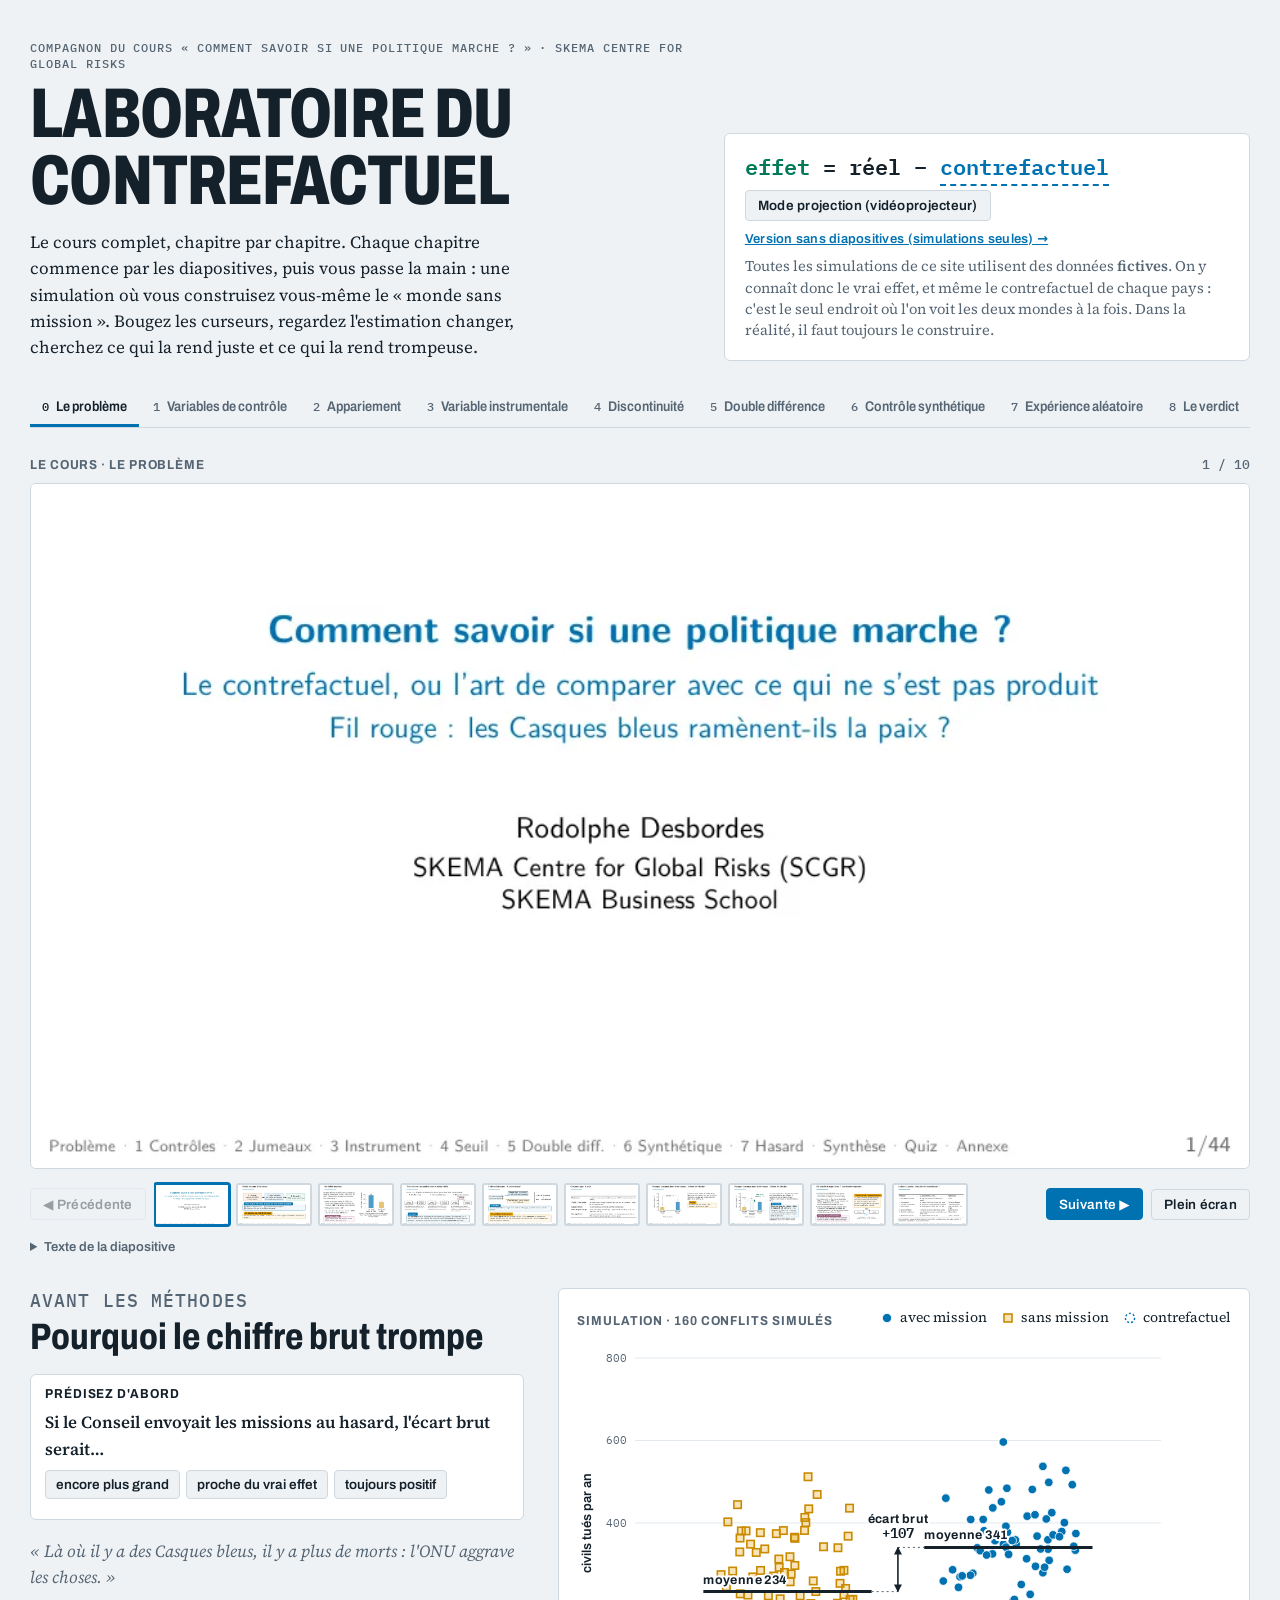
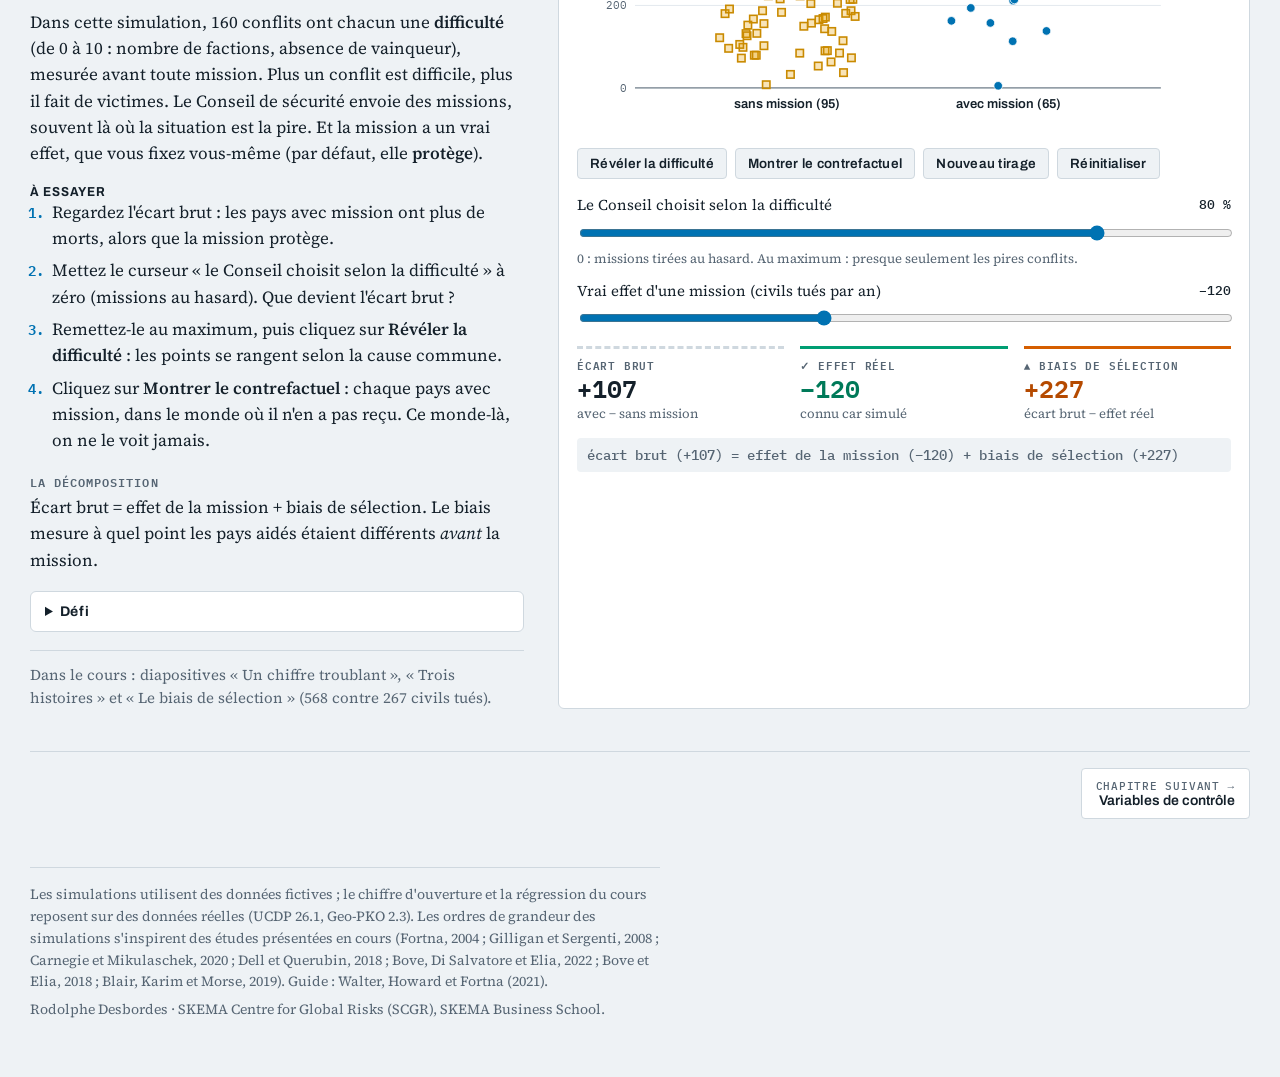
==== commit 38aa7f9c: "Articles téléchargés lus en entier : corrections - Beardsley et Schmidt : les intérêts des membres p" ====
--- a/index.html
+++ b/index.html
@@ -489,7 +489,7 @@
       </ol>
     </div>
     <details class="defi"><summary>Défi</summary><p>Pourquoi les tricheurs biaisent-ils l'estimation, alors qu'ils ne sont qu'une poignée&nbsp;?</p><p><i>Piste&nbsp;:</i> ils ne sont pas pris au hasard. Les hameaux qui réussissent à tricher sont aussi ceux où la guérilla est faible&nbsp;; ils quittent le côté gauche et s'entassent juste à droite, là où pèse l'estimation.</p></details>
-    <p class="course">Dans le cours&nbsp;: Dell et Querubin (2018), Viêt Nam, notes arrondies (2,49 devient 2)&nbsp;; et, pour les Casques bleus, une discontinuité à manier avec prudence à la frontière Mali-Burkina Faso (Nomikos, 2025).</p>
+    <p class="course">Dans le cours&nbsp;: Dell et Querubin (2018), Viêt Nam, sous-notes arrondies (4,4999 devient 4)&nbsp;; et, pour les Casques bleus, une discontinuité à manier avec prudence à la frontière Mali-Burkina Faso (Nomikos, 2025).</p>
   </div>
   <div class="lab">
     <div class="labhead"><div class="h3">Simulation · 600 hameaux simulés</div>
@@ -532,7 +532,7 @@
       </ol>
     </div>
     <details class="defi"><summary>Défi</summary><p>Mettez un vrai effet nul et un écart de tendance positif. Que conclurait un observateur pressé&nbsp;? Que montre le test placebo&nbsp;?</p><p><i>Piste&nbsp;:</i> il conclurait à un effet positif de la mission. Le placebo trouve un «&nbsp;effet&nbsp;» avant même l'arrivée des Casques bleus&nbsp;: signal d'alerte.</p></details>
-    <p class="course">Dans le cours&nbsp;: Bove, Di Salvatore et Elia (2022), Soudan du Sud, se sentir en sécurité +12,5 points. Et Kocher (2014)&nbsp;: la violence baissait déjà avant l'arrivée des Casques bleus.</p>
+    <p class="course">Dans le cours&nbsp;: Bove, Di Salvatore et Elia (2022), Soudan du Sud, se sentir en sécurité +12,5 points. Et Kocher (2014)&nbsp;: la violence était déjà faible ou baissait déjà avant l'arrivée des Casques bleus.</p>
   </div>
   <div class="lab">
     <div class="labhead"><div class="h3">Simulation · moyennes de 46 comtés simulés</div>
@@ -1100,7 +1100,7 @@
  {q:"Une ONG veut savoir si sa formation au dialogue réduit les conflits locaux. Elle peut intervenir dans 50 villages sur 100. Comment le vérifier ?",a:6,f:"Tirer au sort les 50 villages formés : les 50 autres forment un groupe témoin comparable, même sur ce que l'on ne mesure pas. Piège : ce qui marche dans ces villages vaut-il ailleurs ?"},
  {q:"Une aide est versée aux communes de plus de 5 000 habitants. Réduit-elle le vote extrémiste ?",a:3,f:"Communes de 4 900 contre communes de 5 100 habitants : elles se ressemblent, seule l'aide change. Piège : d'autres règles peuvent changer au même seuil, et des communes peuvent gonfler leur population pour le franchir."},
  {q:"En 2018, plusieurs régions frontalières reçoivent une base militaire, d'autres non. Le commerce local a-t-il changé ?",a:4,f:"On compare l'évolution du commerce dans les régions avec et sans base, avant et après 2018, en vérifiant que les tendances étaient parallèles avant. (Avec une seule région traitée, le contrôle synthétique serait aussi défendable.) Piège : les régions voisines peuvent être touchées elles aussi (commerce détourné)."},
- {q:"L'aide internationale réduit-elle la pauvreté ? On sait que les pays qui siègent au Conseil de sécurité reçoivent plus d'aide pendant leur mandat.",a:2,f:"Le siège au Conseil sert de coup de pouce à l'aide (Kuziemko et Werker, 2006) ; en Afrique, l'élection suit des tours de rôle entre sous-régions. Pièges : les pays qui briguent un siège diffèrent des autres ; le siège peut apporter autre chose que l'aide (prestige, accords commerciaux) : c'est un lien direct."}];
+ {q:"L'aide internationale réduit-elle la pauvreté ? On sait que les pays qui siègent au Conseil de sécurité reçoivent plus d'aide pendant leur mandat.",a:2,f:"Le siège au Conseil sert de coup de pouce à l'aide (Kuziemko et Werker, 2006) ; en Afrique, l'élection suit des tours de rôle entre sous-régions (Carnegie et Mikulaschek, 2020). Pièges : les pays qui briguent un siège diffèrent des autres ; le siège peut apporter autre chose que l'aide (prestige, accords commerciaux) : c'est un lien direct."}];
 function frTypo(s){return s.replace(/(\d) (\d{3})/g,"$1"+NB+"$2").replace(/ ([?:;!])/g,NB+"$1").replace(/« /g,"«"+NB).replace(/ »/g,NB+"»");}
 function initQuiz(){const box=$("#quiz"),got=new Set();
   QZ.forEach((it,qi)=>{const d=document.createElement("div");d.className="qitem";
@@ -1114,7 +1114,7 @@
 
 /* ===================== Diapositives ===================== */
 const WITH_SLIDES=true;
-const ALT={"1": "Comment savoir si une politique marche ? Le contrefactuel, ou l’art de comparer avec ce qui ne s’est pas produit Fil rouge : les Casques bleus ramènent-ils la paix ? Rodolphe Desbordes SKEMA Centre for Global Risks (SCGR) SKEMA Business School 1/44", "2": "Feuille de route de la séance 1. Le piège pourquoi les chiffres bruts trompent 2. Sept méthodes sept façons de construire le « monde sans mission » 3. Le verdict l’ONU est-elle utile ? quiz Pour chaque méthode, toujours les trois mêmes questions (1) À quoi compare-t-on ? (2) Pourquoi est-ce crédible ? (3) Qu’est-ce qui pourrait la rendre trompeuse ? La question qui sert de fil rouge On entend souvent que l’ONU « ne sert à rien », voire « aggrave les choses ». Comment le vérifier ? 2/44", "3": "Les pays africains en conflit armé (au moins 25 morts au combat dans l’année), 2000–2024 (33 pays). Chaque année, combien de civils sont tués délibérément ? Avec une grande mission de l’ONU (au moins 1 000 Casques bleus en moyenne sur l’année) : 568 civils tués par an en moyenne Sans grande mission : 267 Au moins 25 civils tués dans l’année : 90 % des cas avec mission, 58 % sans Conclusion hâtive « Les Casques bleus aggravent les choses : l’ONU ne sert à rien, voire nuit. » civils tués par an (moyenne) Un chiffre troublant 600 568 400 267 200 0 avec grande mission de l’ONU sans grande mission Sources : UCDP (événements géolocalisés, version 26.1) ; Geo-PKO 2.3 (déploiements de l’ONU). Calcul de l’auteur. 3/44", "4": "Trois histoires compatibles avec le même chiffre Lecture : A → B signifie « A influence B », dans un sens ou dans l’autre (hausse ou baisse). 1. Un effet causal 2. Une causalité inverse 3. Une cause commune difficulté du conflit mission de l’ONU massacres de civils Les Casques bleus réduisent-ils les massacres, ou les augmentent-ils ? C’est l’effet à mesurer. mission de l’ONU massacres de civils Les massacres influencent l’envoi des Casques bleus : le Conseil de sécurité les envoie là où l’on tue. mission de l’ONU massacres de civils La difficulté du conflit (guerre longue, sans vainqueur) attire les missions et fait des victimes : d’où une corrélation. La leçon Une corrélation ne dit pas laquelle de ces histoires est la bonne. Si les histoires 2 ou 3 sont à l’œuvre, on peut observer 568 civils tués contre 267 même si les Casques bleus les protègent : les pays qui reçoivent une mission ne sont pas comparables aux autres. 4/44", "5": "L’idée clé du cours : le contrefactuel Monde réel : une mission → 568 civils tués (moyenne) Un pays en guerre une année donnée Contrefactuel : pas de mission → ? civils tués effet de la mission = réel − contrefactuel Définition Le contrefactuel, c’est ce qui serait arrivé au même pays, au même moment, sans la mission. Le problème fondamental On n’observe jamais les deux mondes à la fois : il faut construire un contrefactuel crédible. Les 267 morts des pays sans mission n’en sont pas un : ce sont d’autres pays, dans une situation différente. 5/44", "6": "Cinq mots pour la suite Traitement ce dont on veut mesurer l’effet (souvent, ici, l’envoi d’une mission de l’ONU) Traités / non-traités les unités (pays, villages, hameaux) qui ont reçu le traitement / celles qui ne l’ont pas reçu Groupe témoin les non-traités qui servent de point de comparaison Point de pourcentage l’écart entre deux pourcentages : passer de 20 % à 30 %, c’est +10 points (et +50 %) Non significatif écart qui pourrait être dû au hasard : on ne peut pas conclure à un effet, ce qui ne prouve pas qu’il n’y en a aucun 6/44", "7": "Pourquoi la comparaison brute trompe : le biais de sélection risque de rechute (%) 100 effet de la mission : −15 écart brut +30 80 sélection +45 65 60 50 À vous La mission fait-elle rechuter ? Que faudrait-il savoir pour en juger ? 40 20 0 Prenons un autre résultat, la reprise de la guerre après un cessez-le-feu, avec des chiffres illustratifs. Les pays avec mission rechutent plus : 50 % contre 20 %. 20 pays sans mission les mêmes, sans mission (imaginé) pays avec mission Chiffres illustratifs. 7/44", "8": "Pourquoi la comparaison brute trompe : le biais de sélection risque de rechute (%) 100 effet de la mission : −15 écart brut +30 80 sélection +45 65 60 50 40 20 0 La bonne comparaison : les pays avec mission face à eux-mêmes sans mission. Ils partaient de plus loin (guerre longue, indécise) : sans mission, ils auraient rechuté à 65 %. La réponse Pour ces pays, la mission réduit le risque de 15 points (65 → 50). 20 pays sans mission les mêmes, sans mission (imaginé) Chiffres illustratifs. pays avec mission L’écart brut (+30) le cache : il ajoute à cet effet les différences entre pays (+45), qui ne doivent rien à la mission : c’est le biais de sélection. La barre du milieu ne s’observe jamais : c’est le contrefactuel. Tout le cours consiste à l’estimer. 7/44", "9": "Où vont les Casques bleus ? Les données répondent Le Conseil de sécurité décide au cas par cas : Mozambique, Sierra Leone oui ; Cachemire, Tchétchénie non (Gilligan et Stedman, 2003) Les missions vont vers les guerres meurtrières (Gilligan et Stedman, 2003) et sans vainqueur net (Fortna, 2004), moins là où l’armée gouvernementale est puissante (les deux) Dans les crises internationales, la gravité prédit l’action de l’ONU mieux que les intérêts des membres permanents, qui pèsent moins (Beardsley et Schmidt, 2012) Histoire 3 : une cause commune Une guerre longue, meurtrière, sans vainqueur attire les missions et rend la paix plus fragile. Histoires 2 et 3 : l’analogie de Fortna « Comme on envoie plus de policiers dans les quartiers où la criminalité est forte, les Casques bleus sont peut-être envoyés là où la paix risque le plus de s’effondrer. » (trad.) attire mission violence ? Flèche pleine : l’effet cherché. Flèche en tirets : ce qui le brouille. 8/44", "10": "La boîte à outils : d’où vient le contrefactuel ? Méthode Le contrefactuel, c’est. . . Application 1. Variables de contrôle les pays sans mission au même profil mesuré un jumeau choisi pour chaque pays traité les cas sans le « coup de pouce » extérieur les unités juste de l’autre côté d’un seuil Fortna 2. Appariement 3. Variable instrumentale 4. Discontinuité 5. Double différence 6. Contrôle synthétique 7. Expérience aléatoire l’évolution des non-traités, même période une combinaison de pays qui imitait le pays traité avant un groupe témoin tiré au sort Gilligan et Sergenti Conseil de sécurité Viêt Nam (Sahel : un piège) Soudan du Sud 11 pays hôtes Liberia ; Bamako Lecture conseillée : la revue de Walter, Howard et Fortna (2021). Le tableau donne, pour chaque méthode : le contrefactuel, l’hypothèse clé, ce qui pourrait tromper. 9/44", "11": "risque de rechute (%) Méthode 1 : les variables de contrôle (comparer à profil égal) 1. Comparaison brute 100 80 60 40 20 0 50 20 avec mission sans mission 2. À difficulté égale À vous : les pays avec mission rechutent plus avec mission(50 %sans mission contre 20 %, comme 80 plus haut). Si l’on 65 compare des conflits de même difficulté, qui 40 20 rechute le plus ? 10 5 conflits faciles 10 % des avec 80 % des sans conflits moyens 20 % des avec 10 % des sans conflits difficiles 70 % des avec 10 % des sans Chiffres illustratifs. Sous chaque groupe : la part des pays avec mission, puis sans mission, qui s’y trouvent. 10/44", "12": "risque de rechute (%) Méthode 1 : les variables de contrôle (comparer à profil égal) 1. Comparaison brute 100 80 60 40 20 0 50 20 avec mission sans mission 2. À difficulté égale À vous : les pays avec mission rechutent plus avec mission(50 %sans mission contre 20 %, comme 80 plus haut). Si l’on 65 compare des conflits de même difficulté, qui 40 20 rechute le plus ? 10 5 conflits faciles 10 % des avec 80 % des sans conflits moyens 20 % des avec 10 % des sans conflits difficiles 70 % des avec 10 % des sans Chiffres illustratifs. Sous chaque groupe : la part des pays avec mission, puis sans mission, qui s’y trouvent. Le renversement Dans chaque groupe, les pays avec mission rechutent moins. Au total, ils rechutent plus, car ils sont surtout dans le groupe difficile. Contrefactuel : les pays sans mission de même difficulté. 10/44", "13": "risque de rechute (%) Méthode 1 : les variables de contrôle (comparer à profil égal) 1. Comparaison brute 100 80 60 40 20 0 50 20 avec mission sans mission 2. À difficulté égale À vous : les pays avec mission rechutent plus avec mission(50 %sans mission contre 20 %, comme 80 plus haut). Si l’on 65 compare des conflits de même difficulté, qui 40 20 rechute le plus ? 10 5 conflits faciles 10 % des avec 80 % des sans conflits moyens 20 % des avec 10 % des sans conflits difficiles 70 % des avec 10 % des sans Le calcul (chiffres illustratifs) avec mission 0,1 × 5 + 0,2 × 20 + 0,7 × 65 = 50 sans mission 0,8 × 10 + 0,1 × 40 + 0,1 × 80 = 20 contrefactuel 0,1 × 10 + 0,2 × 40 + 0,7 × 80 = 65 Contrefactuel : les parts des pays avec mission, les risques des pays sans. Écart brut +30 = sélection +45 + effet −15, comme pour le biais de sélection. 10/44", "14": "Application : Fortna (2004), la paix après les guerres civiles La question : Une mission de paix réduit-elle le risque qu’une guerre civile reprenne ? Fortna (2004), guerres civiles 115 périodes de paix après des guerres civiles (1944–1997), missions dans 41 cas. Comparaison brute : rechute dans 39 % des cas avec mission, 42 % sans. Aucune différence apparente. À caractéristiques égales : le risque de rechute est plus que divisé par deux ; après la guerre froide, divisé par 3 à 6. Même méthode, données mensuelles (Hultman, Kathman et Shannon, 2013 et 2014). D’après leurs calculs (des prévisions, non des chiffres observés ; celles de 2013 sont contestées : voir plus loin) : environ 106 civils tués par mois sans soldats, moins de 2 avec 8 000 ; environ 22 morts au combat par mois et par paire gouvernement–rebelles sans soldats, 6 avec 10 000. Ce qui rend le contrefactuel crédible Avoir mesuré tout ce qui favorise à la fois l’envoi d’une mission et la rechute. 11/44", "15": "La limite : ce que l’on ne mesure pas volonté de paix (non mesurée) mission ? paix durable Si les belligérants qui veulent vraiment la paix acceptent plus volontiers une mission, une partie de la paix observée leur revient, pas aux Casques bleus. On ne peut tenir constant que ce que l’on mesure (sauf ce qui ne change pas dans le temps, si l’on suit chaque pays : méthode 5) Kocher (2014, document de travail) réanalyse les données mensuelles de Hultman et al. : la violence contre les civils baissait déjà avant l’arrivée des Casques bleus ; en se limitant aux conflits avec mission et en suivant leur évolution, il ne trouve pas d’effet (lecture contestée par Hultman et al., 2015) À retenir « À caractéristiques égales » signifie toujours « à caractéristiques mesurées égales ». Le reste du cours cherche des contrefactuels qui ne dépendent pas de tout mesurer. 12/44", "19": "Méthode 2 : l’appariement (matching), un jumeau pour chaque pays Pour chaque pays avec mission, on cherche un pays sans mission qui lui ressemblait avant, puis on compare la suite. (Exemple fictif.) Avant : la guerre qui vient de finir durée morts un camp a-t-il gagné ? Après : la guerre reprend-elle ? Pays A, mission son jumeau A’ Pays B, mission son jumeau B’ Pays C, mission son jumeau C’ 9 ans 8 ans 3 ans 3 ans 15 ans 14 ans 40 000 45 000 5 000 6 000 90 000 100 000 non non oui oui non non non oui non non oui oui Pays D, mission 20 ans 300 000 non sans jumeau : écarté Le calcul Avec mission : la guerre reprend dans 1 cas sur 3. Chez les jumeaux : 2 sur 3. Effet : −33 points, valable pour A, B et C, pas pour D. Pourquoi pas une régression ? Même hypothèse que la méthode 1 (tout ce qui compte est mesuré), mais on ne compare que des cas vraiment voisins, sans supposer de ligne droite. 14/44", "20": "Application : les interventions de l’ONU, avec jumeaux La question : L’ONU fait-elle durer la paix ? Aide-t-elle à finir les guerres ? Gilligan et Sergenti (2008), conflits de l’après-guerre froide sans appariement avec appariement Après la guerre : risque de rechute −70 % −86 % Pendant la guerre : chances de paix × 2,9 pas d’effet démontré Sans jumeaux, on trouve un effet plus faible après la guerre et bien plus fort pendant. Leur formule King et Zeng (2007) « L’ONU est très bonne pour maintenir la paix. Elle ne l’est pas pour mener la guerre. » (trad.) Autrement dit : elle ne sait pas imposer la paix en plein combat. Ils reprennent l’étude classique de Doyle et Sambanis (2000) : aucun pays aidé n’a d’équivalent dans les données : toute comparaison est une extrapolation. Un seul terme ajouté au modèle (mission × durée de la guerre) change la conclusion : l’effet de l’ONU dépend alors de la durée de la guerre, et les deux modèles collent aussi bien aux 15/44", "21": "Méthode 3 : la variable instrumentale (IV) Définition Un instrument est un facteur extérieur qui donne à certains pays plus de Casques bleus, comme un tirage au sort, sans agir lui-même sur les violences : un « coup de pouce ». × instrument (coup de pouce) (1) aucun lien (2) agit facteurs cachés nombre de Casques bleus civils tués × (3) interdit : aucun lien direct Trois conditions (1) Il équivaut à un tirage au sort : sans lien avec les facteurs cachés. 16/44", "22": "Méthode 3 : la variable instrumentale (IV) Définition Un instrument est un facteur extérieur qui donne à certains pays plus de Casques bleus, comme un tirage au sort, sans agir lui-même sur les violences : un « coup de pouce ». × instrument (coup de pouce) (1) aucun lien (2) agit facteurs cachés nombre de Casques bleus civils tués × (3) interdit : aucun lien direct Trois conditions (1) Il équivaut à un tirage au sort : sans lien avec les facteurs cachés. (2) Il change vraiment le nombre de Casques bleus. 16/44", "23": "Méthode 3 : la variable instrumentale (IV) Définition Un instrument est un facteur extérieur qui donne à certains pays plus de Casques bleus, comme un tirage au sort, sans agir lui-même sur les violences : un « coup de pouce ». × instrument (coup de pouce) (1) aucun lien (2) agit facteurs cachés nombre de Casques bleus civils tués × (3) interdit : aucun lien direct Trois conditions (1) Il équivaut à un tirage au sort : sans lien avec les facteurs cachés. (2) Il change vraiment le nombre de Casques bleus. (3) Il n’agit sur les violences que via les Casques bleus. 16/44", "24": "Comment l’instrument mesure l’effet : un calcul en deux étapes Conflits avec coup de pouce contre conflits sans Étape 1 +600 Casques bleus Étape 2 −30 civils tués par mois −30 Effet = , soit −5 civils tués 600 par mois pour 100 Casques bleus Ordres de grandeur arrondis de Carnegie et Mikulaschek (2020). On compare les conflits avec et sans coup de pouce. Pris un à un, ils diffèrent ; mais le coup de pouce tombe sans rapport avec leur situation : en moyenne, les deux groupes se ressemblent Si le coup de pouce n’agit qu’à travers les soldats (condition 3), l’écart de victimes leur est dû : on le rapporte au nombre de soldats ajoutés Le point de comparaison Les conflits sans coup de pouce. 17/44", "25": "Application : la rotation au Conseil de sécurité La question : Davantage de Casques bleus, est-ce moins de civils tués ? Carnegie et Mikulaschek (2020), guerres civiles d’Afrique (hors Afrique de l’Ouest), 1989–2014 : Trois des quinze sièges du Conseil reviennent à l’Afrique : l’un toujours à l’Afrique de l’Ouest, les deux autres tournent entre sous-régions selon un ordre fixé d’avance Quand la sous-région d’un pays en guerre siège au Conseil, son représentant plaide pour lui : environ 600 Casques bleus de plus Cet ordre ne dépend pas de la situation du pays : c’est le coup de pouce, comme un tirage au sort Résultat Pour 100 Casques bleus de plus : environ 3 à 5 civils tués de moins par mois ; la comparaison simple ne trouvait rien de net. Effet pour les missions que le calendrier renforce ; selon la version de travail, sur la violence des rebelles, pas sur celle de l’État. Ce qui pourrait tromper : la même sous-région peut aussi obtenir des sanctions ou de l’aide, qui joueraient sans passer par les Casques bleus. Avec 23 pays, le chiffre reste approximatif. 18/44", "26": "Méthode 4 : la discontinuité (comparer de part et d’autre d’un seuil) part des hameaux bombardés seuil (2,5) 1 Une règle fondée sur un seuil décide qui est traité, ou rend le traitement bien plus probable arrondi à 2 plus de frappes saut 0,5 arrondi à 3 moins de frappes Juste en dessous et juste au-dessus, les unités sont presque identiques Seul le traitement change brusquement 0 1 2 3 4 5 Le contrefactuel Les unités juste de l’autre côté du seuil. note de sécurité du hameau avant arrondi (1 = peu sûr, 5 = sûr) Chaque point : des hameaux de même note. Zone ombrée : hameaux presque identiques, de part et d’autre du seuil. Données simulées. 19/44", "27": "Application : les bombardements américains au Viêt Nam La question : Bombarder un hameau affaiblit-il la guérilla viêt-cong, ou la renforce-t-il ? Dell et Querubin (2018) : Dès 1970, un algorithme note la sécurité de chaque hameau (169 questions) ; les plus mal notés sont davantage bombardés La note est arrondie : 2,49 devient 2, 2,51 devient 3. De deux hameaux presque identiques, l’un est plus bombardé par le seul effet de l’arrondi Résultats Juste sous le seuil : +5,4 points de mois bombardés le trimestre suivant (moyenne : 28 %). Bombarder au niveau moyen plutôt que pas du tout : guérilla viêt-cong locale active +27 points ; impôt levé par l’administration −25 points. La réponse Les frappes renforcent la guérilla et affaiblissent l’État sud-vietnamien : l’inverse de l’effet recherché. Ce qui pourrait tromper : si l’on pouvait tricher sur la note, les hameaux de part et d’autre ne seraient plus comparables (peu probable ici : les enquêteurs ignoraient la formule). Et le résultat ne vaut que près du seuil. 20/44", "28": "Et pour les Casques bleus ? Une discontinuité fragile part prévue des zones où éclate une violence communautaire (par mois) La question : La présence de Casques bleus réduit-elle la violence entre communautés ? Nomikos (2025) : zones de 10 km dans une bande de 100 km de part et d’autre de la frontière Mali–Burkina Faso, 2014–2020. Côté malien, la mission de l’ONU (MINUSMA) patrouille ; côté burkinabè, non. 0,4 0,32 0,2 0,15 Une discontinuité à manier avec prudence 0 côté Burkina Faso côté Mali (pas de mission) (mission de l’ONU) La frontière sépare aussi deux États : armée, police, politique ; le Burkina connaît son propre conflit depuis 2015. Le « traitement » n’est pas seulement la mission. La leçon Une bonne discontinuité ne change qu’une seule chose au seuil. 21/44", "29": "se sentir en sécurité (%) Méthode 5 : la double différence (difference-in-differences) 60 ion 50 iss cm 20 effet +12 contrefactuel 40 30 1re diff. : +17 e av Première différence : comtés avec mission, avant et après : +17 points. Mais tout a pu changer entre-temps sans mission avant 2e diff. : +5 après Chiffres illustratifs. 22/44", "30": "se sentir en sécurité (%) Méthode 5 : la double différence (difference-in-differences) 60 ion 50 iss cm contrefactuel 40 30 20 1re diff. : +17 e av sans mission avant 2e diff. : +5 effet +12 Première différence : comtés avec mission, avant et après : +17 points. Mais tout a pu changer entre-temps Seconde différence : comtés sans mission, même période : +5 points, ce qui aurait changé de toute façon après Chiffres illustratifs. 22/44", "31": "se sentir en sécurité (%) Méthode 5 : la double différence (difference-in-differences) 60 ion 50 iss cm contrefactuel 40 30 20 1re diff. : +17 e av sans mission avant 2e diff. : +5 après Chiffres illustratifs. effet +12 Première différence : comtés avec mission, avant et après : +17 points. Mais tout a pu changer entre-temps Seconde différence : comtés sans mission, même période : +5 points, ce qui aurait changé de toute façon L’effet : l’écart entre les deux évolutions : 17 − 5 = +12 points Le contrefactuel Sans la mission, les comtés traités auraient évolué comme les autres (+5) : c’est l’hypothèse des tendances parallèles. 22/44", "32": "Application : Casques bleus et vie quotidienne au Soudan du Sud La question : Les Casques bleus améliorent-ils la vie quotidienne des habitants ? Bove, Di Salvatore et Elia (2022) : Enquête de la Banque mondiale auprès des ménages, 4 vagues (2015–2017), 46 comtés (circonscriptions locales), en pleine guerre On compare l’évolution des comtés où des Casques bleus sont présents avec celle des autres Bon signe : avant le déploiement, la violence évoluait de la même façon dans les deux groupes. Cela rend l’hypothèse crédible, sans la prouver Résultats se sentir en sécurité : +12,5 points avoir travaillé récemment contre un salaire : +7 points nourriture consommée : +28 % par personne Le mécanisme : moins de violence → on ose travailler et commercer → l’économie locale tient. Ce qui pourrait tromper : l’ONU a pu choisir des comtés qui allaient déjà mieux ; et la violence chassée a pu se déplacer chez les voisins. 23/44", "35": "PIB par habitant (indice) Méthode 6 : le contrôle synthétique (un jumeau composite) 150 pays traité synthétique effet On puise dans un réservoir de pays non traités et on les combine (30 % de l’un, 70 % de l’autre. . . ) pour reproduire la trajectoire du pays traité avant le choc 100 début du choc 1960 Quand un seul pays est traité, aucun autre ne lui ressemble parfaitement 1970 1980 année Données simulées. 1990 Le contrefactuel Le « pays synthétique » : s’il suit fidèlement le vrai pays avant, il indique de façon crédible ce qui se serait passé après, à condition qu’aucun autre choc n’ait frappé le pays au même moment. 25/44", "36": "Application : onze pays hôtes de missions La question : Les missions relancent-elles l’économie du pays qui les accueille ? Bove et Elia (2018) Onze pays hôtes, chacun face à un jumeau fait de pays en guerre sans mission. Sept sur onze : pas d’effet détectable ; deux positifs (Angola, Haïti) ; deux négatifs (Éthiopie, Rwanda ; sans preuve que la mission en soit la cause, disent les auteurs). La méthode est née avec le Pays basque : Abadie et Gardeazabal (2003) estiment que le terrorisme d’ETA a laissé le PIB par habitant environ 10 % sous celui de son jumeau synthétique. Limites Pas de bon jumeau pour cinq autres pays. Pour juger si l’écart est dû au hasard, on réalise un test placebo : on refait le calcul comme si chaque pays du réservoir avait reçu la mission. Si ces faux traitements donnent des écarts aussi grands, l’écart du vrai pays ne se distingue pas du hasard. 26/44", "40": "Méthode 7 : l’expérience aléatoire (essai randomisé, RCT) 200 villages Le contrefactuel Le groupe témoin, tiré au sort : c’est la méthode de référence, car le hasard équilibre même ce que l’on ne voit pas. tirage 100 traités 100 témoins en moyenne identiques sur tout, mesuré ou non Pas de tirage pour les missions Cela poserait de lourds problèmes éthiques (l’aide doit aller d’abord aux besoins), ce serait politiquement impossible, et il y a trop peu de missions. On peut en revanche tirer au sort des programmes : patrouilles, formations, actions locales. 28/44", "41": "Application : reconstruire la police au Liberia La question : Une police nationale formée peut-elle prendre le relais de l’ONU ? Blair, Karim et Morse (2019) : La mission de l’ONU au Liberia prépare son départ ; la police nationale doit prendre le relais Des patrouilles de policiers formés visitent 36 communautés tirées au sort ; 38 servent de témoins (comtés de Bong, Lofa, Nimba, 14 mois) Résultats Meilleure connaissance de la loi, terres plus sûres ; agressions simples −37 %, violences domestiques −16 % ; crimes graves plus souvent signalés à la police. Mais pas de hausse mesurable de la confiance dans la police, la justice ou l’État. Forces et limites Contrefactuel très solide, mais validité externe (ce résultat vaut-il ailleurs ?) incertaine : ce qui marche dans trois comtés libériens marche-t-il au Mali ? 29/44", "42": "Expérience : le Casque bleu inspire-t-il confiance ? somme envoyée (francs CFA) La question : Fait-on plus confiance à l’autre communauté quand l’ONU arbitre ? 797 800 600 631 601 400 200 0 personne Casque bleu soldat français qui contrôle l’échange ? Expérience réelle à Bamako (Nomikos, 2022), avec de vrais habitants et de l’argent réel : 512 habitants reçoivent 1 000 francs CFA et peuvent en confier une partie à un partenaire touareg (présenté par photo) qui, leur dit-on, pourra leur en rendre. Par tirage au sort, on leur annonce que personne, l’ONU ou l’armée française contrôle l’échange et peut sanctionner qui joue déloyalement. Résultat Contrôle par l’ONU : +33 %. Par un soldat français : +5 %, non significatif. Ce que cela dit de l’ONU À pouvoir de sanction égal, l’identité du tiers compte : un arbitre perçu comme impartial inspire plus confiance. 30/44", "46": "crédibilité du contrefactuel Crédibilité et portée : un arbitrage 7. expérience aléatoire 4. discontinuité 5. double différence 6. contrôle synthétique 3. variable instrumentale 2. appariement 1. variables de contrôle portée (généralité de la conclusion) Schéma indicatif, pas une mesure. Les méthodes les plus crédibles portent souvent sur un lieu, un seuil, un programme Les comparaisons entre pays portent sur toutes les missions, mais reposent sur des hypothèses plus fortes D’où la triangulation On combine : si des méthodes aux faiblesses différentes concluent dans le même sens, la conclusion est plus solide, même si chacune mesure l’effet pour des cas différents. 32/44", "49": "L’ONU est-elle inutile, voire nuisible ? Le réquisitoire Ce qu’on lui reproche, à juste titre Des échecs historiques : Rwanda (1994), Srebrenica (1995) Le choléra introduit en Haïti par des Casques bleus (2010) L’exploitation sexuelle : à Monrovia, plus de la moitié des femmes de 18 à 30 ans interrogées ont eu des rapports sexuels contre rémunération, dont plus des trois quarts avec du personnel de l’ONU (Beber et al., 2017) Plus d’observateurs non armés, plus de civils tués (Hultman et al., 2013 : signal de faible engagement, ou sélection ?) La question de méthode Ces faits sont réels. Mais pour juger une politique, il faut son effet moyen face à un contrefactuel, pas ses échecs les plus visibles, ni une comparaison brute. 34/44", "50": "Retour à la question : ce que disent les preuves Elle protège Moins de rechutes (méthodes 1 et 2), de victimes civiles (méthode 3 ; résultats de la méthode 1 contestés) et de combats (1) ; une vie quotidienne plus sûre, une économie locale qui tient (5) ; plus de confiance envers l’autre groupe sous contrôle de l’ONU (7). Mais pas partout Aucun effet démontré pour finir une guerre en cours ; peu sur la croissance nationale (méthode 6) ; localement, pas d’effet démontré contre la violence de l’État (Fjelde et al., 2019). Verdict, et nos 568 contre 267 Ni inutile ni miraculeuse. Déployée en nombre, l’ONU aide à maintenir une paix signée ; les meilleures études suggèrent qu’elle protège aussi les civils des rebelles ; on ne trouve pas de preuve qu’elle aide à mettre fin à une guerre. Le chiffre brut du début mesurait surtout la sélection : les missions vont là où la violence est la pire (diapositive suivante). 35/44", "54": "Nos 568 contre 267, passés à la régression civilsit = a + b × missionit + c × civilsi,t−1 + d × combatsi,t−1 + paysi + annéet + erreurit paysi : chaque pays comparé à lui-même ; annéet : chocs communs. Estimation : −261, intervalle de −859 à +336 ; sans le Soudan, +39. Écart brut + civils tués l’année d’avant + morts au combat l’année d’avant + effets pays et effets année +301 +54 +32 −261 −750 −250 250 750 écart avec / sans mission (civils tués par an ; trait : à 95 %) Données réelles : UCDP 26.1, Geo-PKO 2.3 ; Afrique, 2000–2024, 338 années-pays en conflit. Ce que disent nos données À profil égal, l’écart fond : le chiffre brut mesurait surtout la sélection. Ni preuve que l’ONU nuit, ni qu’elle protège : il faut un contrefactuel plus crédible (méthodes 3 à 7). 36/44", "55": "Quelle méthode choisir ? Se demander, dans l’ordre Peut-on tirer au sort qui est traité ? Une règle fondée sur un seuil décide-t-elle du traitement ? Un facteur extérieur modifie-t-il le traitement, comme un tirage au sort ? Un seul pays (ou une seule région) est-il traité ? Observe-t-on avant et après, avec des non-traités suivis en même temps ? Sinon : comparer à profil égal, en mesurant tout ce qui compte Méthode → → 7. Expérience aléatoire 4. Discontinuité → 3. Variable instrumentale → → 6. Contrôle synthétique 5. Double différence → 1. Contrôles ou 2. appariement Dans tous les cas Nommer le contrefactuel, son hypothèse clé, et ce qui pourrait la rendre trompeuse. 37/44", "66": "Pour finir Au début du cours : 568 civils tués avec mission, 267 sans. À profil égal, l’écart de +301 fond : ce chiffre ne disait presque rien de l’effet des Casques bleus. Le bon réflexe Avant tout chiffre, se demander : comparé à quoi ? Pour refaire les simulations vous-mêmes : roddesbordes-dev.github.io/laboratoire-contrefactuel 43/44", "67": "Références Citées dans le cours Walter, Howard et Fortna (2021), « The Extraordinary Relationship between Peacekeeping and Peace », BJPolS 51(4). Abadie et Gardeazabal (2003), American Economic Review 93(1). Beardsley et Schmidt (2012), International Studies Quarterly 56(1). Beber, Gilligan, Guardado et Karim (2017), International Organization 71(1). Blair, Karim et Morse (2019), American Political Science Review 113(3). Blattman, Hartman et Blair (2014), American Political Science Review 108(1). Bove et Elia (2018), CESifo Economic Studies 64(4). Bove, Di Salvatore et Elia (2022), American Journal of Political Science 66(2). Carnegie et Mikulaschek (2020), International Organization 74(4). Dell et Querubin (2018), Quarterly Journal of Economics 133(2). Doyle et Sambanis (2000), American Political Science Review 94(4). Fortna (2004), World Politics 56(4) ; International Studies Quarterly 48(2). Gilligan et Sergenti (2008), Quarterly Journal of Political Science 3(2). Gilligan et Stedman (2003), International Studies Review 5(4). Hultman, Kathman et Shannon (2013), AJPS 57(4) ; (2014), APSR 108(4) ; (2015), document de travail, SSRN 2579765. King et Zeng (2007), International Studies Quarterly 51(1). Kocher (2014), document de travail, SSRN 2522997. Kuziemko et Werker (2006), Journal of Political Economy 114(5). Nomikos (2022), Journal of Politics 84(1). Nomikos (2025), Local Peace, International Builders: How UN Peacekeeping Builds Peace from the Bottom Up, Cambridge University Press. Données : UCDP GED et UCDP/PRIO, version 26.1 (Uppsala) ; Geo-PKO 2.3. Pour aller plus loin Bara (2020), European Journal of International Relations 26(4). de Chaisemartin et D’Haultfœuille (2026), Review of Economics and Statistics 108(4). Di Salvatore (2019), American Journal of Political Science 63(4). Fjelde, Hultman et Nilsson (2019), International Organization 73(1). Fortna et Howard (2008), Annual Review of Political Science 11. 44/44", "68": "Annexe : petit glossaire Contrefactuel : ce qui serait arrivé sans le traitement, aux mêmes unités, au même moment Biais de sélection : écart dû au fait que les traités diffèrent des non-traités avant même le traitement Variable de contrôle : caractéristique mesurée avant le traitement, que l’on tient constante dans la comparaison Instrument : variable qui modifie le traitement comme le ferait un tirage au sort et n’agit sur le résultat qu’à travers lui Tendances parallèles : hypothèse selon laquelle traités et non-traités auraient évolué de la même façon en l’absence de traitement Validité externe : possibilité de transposer un résultat à d’autres lieux et moments Réservoir (donneurs) : pays non traités combinés pour former le jumeau synthétique Appariement : associer à chaque traité un non-traité qui lui ressemblait avant Discontinuité : comparer les unités juste de part et d’autre d’un seuil qui décide du traitement Placebo : faux traitement, attribué à des unités non traitées ou à une date où rien ne s’est passé ; un « effet » comparable à celui du vrai traité est un signal d’alerte Triangulation : confronter des méthodes aux faiblesses différentes 1/2", "69": "Annexe : sources des chiffres 568 contre 267 civils tués par an, 90 % contre 58 % : calcul de l’auteur, UCDP GED et UCDP/PRIO conflits armés (version 26.1), Geo-PKO 2.3 ; Afrique, 2000–2024 ; régression (+301, +54, +32, −261) : mêmes données, erreurs types regroupées par pays 115 périodes de paix, 41 missions, 39 % contre 42 % ; risque réduit de plus de 55 % (divisé par plus de 2), de 70 à 84 % après la guerre froide (divisé par 3 à 6) : Fortna (2004, ISQ), Tables 1, 7 et 9 106 contre moins de 2 civils tués (prédictions) : Hultman et al. (2013), p. 885 ; 22 contre 6 morts au combat (prédictions) : Hultman et al. (2014), p. 747 −70 % et −86 %, × 2,9 et effet nul pendant la guerre : Gilligan et Sergenti (2008), Table 7 600 Casques bleus, 3 à 5 civils pour 100 (Table 1), environ 7 avec contrôles, 9 à 15 avec effets fixes année (annexe, Tables A22 et A24) : Carnegie et Mikulaschek (2020) 169 questions, +5,4 points (moyenne 28 %), +27 et −25 points : Dell et Querubin (2018) ; 0,32 contre 0,15 : Nomikos (2025), p. 160 +12,5 points, +7 points, +28 % (+24 unités pour une moyenne de 86) : Bove, Di Salvatore et Elia (2022), Tables 1 et 2 7 sur 11 : Bove et Elia (2018) ; 10 % : Abadie et Gardeazabal (2003) 36 et 38 communautés, −37 % et −16 % : Blair, Karim et Morse (2019) ; 512 habitants, 601, 797, 631 francs CFA : Nomikos (2022), version de travail Plus de la moitié des femmes de 18 à 30 ans à Monrovia : Beber, Gilligan, Guardado et Karim (2017) Graphiques : les diapositives « Simulation », les schémas des méthodes et les chiffres marqués « illustratifs » sont simulés ; le graphique d’ouverture, les barres Mali–Burkina (Nomikos, 2025) et celles de Bamako (Nomikos, 2022) reposent sur des données réelles. 2/2"};
+const ALT={"1": "Comment savoir si une politique marche ? Le contrefactuel, ou l’art de comparer avec ce qui ne s’est pas produit Fil rouge : les Casques bleus ramènent-ils la paix ? Rodolphe Desbordes SKEMA Centre for Global Risks (SCGR) SKEMA Business School 1/44", "2": "Feuille de route de la séance 1. Le piège pourquoi les chiffres bruts trompent 2. Sept méthodes sept façons de construire le « monde sans mission » 3. Le verdict l’ONU est-elle utile ? quiz Pour chaque méthode, toujours les trois mêmes questions (1) À quoi compare-t-on ? (2) Pourquoi est-ce crédible ? (3) Qu’est-ce qui pourrait la rendre trompeuse ? La question qui sert de fil rouge On entend souvent que l’ONU « ne sert à rien », voire « aggrave les choses ». Comment le vérifier ? 2/44", "3": "Les pays africains en conflit armé (au moins 25 morts au combat dans l’année), 2000–2024 (33 pays). Chaque année, combien de civils sont tués délibérément ? Avec une grande mission de l’ONU (au moins 1 000 Casques bleus en moyenne sur l’année) : 568 civils tués par an en moyenne Sans grande mission : 267 Au moins 25 civils tués dans l’année : 90 % des cas avec mission, 58 % sans Conclusion hâtive « Les Casques bleus aggravent les choses : l’ONU ne sert à rien, voire nuit. » civils tués par an (moyenne) Un chiffre troublant 600 568 400 267 200 0 avec grande mission de l’ONU sans grande mission Sources : UCDP (événements géolocalisés, version 26.1) ; Geo-PKO 2.3 (déploiements de l’ONU). Calcul de l’auteur. 3/44", "4": "Trois histoires compatibles avec le même chiffre Lecture : A → B signifie « A influence B », dans un sens ou dans l’autre (hausse ou baisse). 1. Un effet causal 2. Une causalité inverse 3. Une cause commune difficulté du conflit mission de l’ONU massacres de civils Les Casques bleus réduisent-ils les massacres, ou les augmentent-ils ? C’est l’effet à mesurer. mission de l’ONU massacres de civils Les massacres influencent l’envoi des Casques bleus : le Conseil de sécurité les envoie là où l’on tue. mission de l’ONU massacres de civils La difficulté du conflit (guerre longue, sans vainqueur) attire les missions et fait des victimes : d’où une corrélation. La leçon Une corrélation ne dit pas laquelle de ces histoires est la bonne. Si les histoires 2 ou 3 sont à l’œuvre, on peut observer 568 civils tués contre 267 même si les Casques bleus les protègent : les pays qui reçoivent une mission ne sont pas comparables aux autres. 4/44", "5": "L’idée clé du cours : le contrefactuel Monde réel : une mission → 568 civils tués (moyenne) Un pays en guerre une année donnée Contrefactuel : pas de mission → ? civils tués effet de la mission = réel − contrefactuel Définition Le contrefactuel, c’est ce qui serait arrivé au même pays, au même moment, sans la mission. Le problème fondamental On n’observe jamais les deux mondes à la fois : il faut construire un contrefactuel crédible. Les 267 morts des pays sans mission n’en sont pas un : ce sont d’autres pays, dans une situation différente. 5/44", "6": "Cinq mots pour la suite Traitement ce dont on veut mesurer l’effet (souvent, ici, l’envoi d’une mission de l’ONU) Traités / non-traités les unités (pays, villages, hameaux) qui ont reçu le traitement / celles qui ne l’ont pas reçu Groupe témoin les non-traités qui servent de point de comparaison Point de pourcentage l’écart entre deux pourcentages : passer de 20 % à 30 %, c’est +10 points (et +50 %) Non significatif écart qui pourrait être dû au hasard : on ne peut pas conclure à un effet, ce qui ne prouve pas qu’il n’y en a aucun 6/44", "7": "Pourquoi la comparaison brute trompe : le biais de sélection risque de rechute (%) 100 effet de la mission : −15 écart brut +30 80 sélection +45 65 60 50 À vous La mission fait-elle rechuter ? Que faudrait-il savoir pour en juger ? 40 20 0 Prenons un autre résultat, la reprise de la guerre après un cessez-le-feu, avec des chiffres illustratifs. Les pays avec mission rechutent plus : 50 % contre 20 %. 20 pays sans mission les mêmes, sans mission (imaginé) pays avec mission Chiffres illustratifs. 7/44", "8": "Pourquoi la comparaison brute trompe : le biais de sélection risque de rechute (%) 100 effet de la mission : −15 écart brut +30 80 sélection +45 65 60 50 40 20 0 La bonne comparaison : les pays avec mission face à eux-mêmes sans mission. Ils partaient de plus loin (guerre longue, indécise) : sans mission, ils auraient rechuté à 65 %. La réponse Pour ces pays, la mission réduit le risque de 15 points (65 → 50). 20 pays sans mission les mêmes, sans mission (imaginé) Chiffres illustratifs. pays avec mission L’écart brut (+30) le cache : il ajoute à cet effet les différences entre pays (+45), qui ne doivent rien à la mission : c’est le biais de sélection. La barre du milieu ne s’observe jamais : c’est le contrefactuel. Tout le cours consiste à l’estimer. 7/44", "9": "Où vont les Casques bleus ? Les données répondent Le Conseil de sécurité décide au cas par cas : Mozambique, Sierra Leone oui ; Cachemire, Tchétchénie non (Gilligan et Stedman, 2003) Les missions vont vers les guerres meurtrières (Gilligan et Stedman, 2003) et sans vainqueur net (Fortna, 2004), moins là où l’armée gouvernementale est puissante (les deux) Dans les crises internationales, la gravité prédit l’action de l’ONU mieux que les intérêts des membres permanents, qui agissent surtout comme un frein (Beardsley et Schmidt, 2012) Histoire 3 : une cause commune Une guerre longue, meurtrière, sans vainqueur attire les missions et rend la paix plus fragile. Histoires 2 et 3 : l’analogie de Fortna « Comme on envoie plus de policiers dans les quartiers où la criminalité est forte, les Casques bleus sont peut-être envoyés là où la paix risque le plus de s’effondrer. » (trad.) attire mission violence ? Flèche pleine : l’effet cherché. Flèche en tirets : ce qui le brouille. 8/44", "10": "La boîte à outils : d’où vient le contrefactuel ? Méthode Le contrefactuel, c’est. . . Application 1. Variables de contrôle les pays sans mission au même profil mesuré un jumeau choisi pour chaque pays traité les cas sans le « coup de pouce » extérieur les unités juste de l’autre côté d’un seuil Fortna 2. Appariement 3. Variable instrumentale 4. Discontinuité 5. Double différence 6. Contrôle synthétique 7. Expérience aléatoire l’évolution des non-traités, même période une combinaison de pays qui imitait le pays traité avant un groupe témoin tiré au sort Gilligan et Sergenti Conseil de sécurité Viêt Nam (Sahel : un piège) Soudan du Sud 11 pays hôtes Liberia ; Bamako Lecture conseillée : la revue de Walter, Howard et Fortna (2021). Le tableau donne, pour chaque méthode : le contrefactuel, l’hypothèse clé, ce qui pourrait tromper. 9/44", "11": "risque de rechute (%) Méthode 1 : les variables de contrôle (comparer à profil égal) 1. Comparaison brute 100 80 60 40 20 0 50 20 avec mission sans mission 2. À difficulté égale À vous : les pays avec mission rechutent plus avec mission(50 %sans mission contre 20 %, comme 80 plus haut). Si l’on 65 compare des conflits de même difficulté, qui 40 20 rechute le plus ? 10 5 conflits faciles 10 % des avec 80 % des sans conflits moyens 20 % des avec 10 % des sans conflits difficiles 70 % des avec 10 % des sans Chiffres illustratifs. Sous chaque groupe : la part des pays avec mission, puis sans mission, qui s’y trouvent. 10/44", "12": "risque de rechute (%) Méthode 1 : les variables de contrôle (comparer à profil égal) 1. Comparaison brute 100 80 60 40 20 0 50 20 avec mission sans mission 2. À difficulté égale À vous : les pays avec mission rechutent plus avec mission(50 %sans mission contre 20 %, comme 80 plus haut). Si l’on 65 compare des conflits de même difficulté, qui 40 20 rechute le plus ? 10 5 conflits faciles 10 % des avec 80 % des sans conflits moyens 20 % des avec 10 % des sans conflits difficiles 70 % des avec 10 % des sans Chiffres illustratifs. Sous chaque groupe : la part des pays avec mission, puis sans mission, qui s’y trouvent. Le renversement Dans chaque groupe, les pays avec mission rechutent moins. Au total, ils rechutent plus, car ils sont surtout dans le groupe difficile. Contrefactuel : les pays sans mission de même difficulté. 10/44", "13": "risque de rechute (%) Méthode 1 : les variables de contrôle (comparer à profil égal) 1. Comparaison brute 100 80 60 40 20 0 50 20 avec mission sans mission 2. À difficulté égale À vous : les pays avec mission rechutent plus avec mission(50 %sans mission contre 20 %, comme 80 plus haut). Si l’on 65 compare des conflits de même difficulté, qui 40 20 rechute le plus ? 10 5 conflits faciles 10 % des avec 80 % des sans conflits moyens 20 % des avec 10 % des sans conflits difficiles 70 % des avec 10 % des sans Le calcul (chiffres illustratifs) avec mission 0,1 × 5 + 0,2 × 20 + 0,7 × 65 = 50 sans mission 0,8 × 10 + 0,1 × 40 + 0,1 × 80 = 20 contrefactuel 0,1 × 10 + 0,2 × 40 + 0,7 × 80 = 65 Contrefactuel : les parts des pays avec mission, les risques des pays sans. Écart brut +30 = sélection +45 + effet −15, comme pour le biais de sélection. 10/44", "14": "Application : Fortna (2004), la paix après les guerres civiles La question : Une mission de paix réduit-elle le risque qu’une guerre civile reprenne ? Fortna (2004), guerres civiles 115 périodes de paix après des guerres civiles (1944–1997), missions dans 41 cas. Comparaison brute : rechute dans 39 % des cas avec mission, 42 % sans. Aucune différence apparente. À caractéristiques égales : le risque de rechute est plus que divisé par deux ; après la guerre froide, divisé par 3 à 6. Même méthode, données mensuelles (Hultman, Kathman et Shannon, 2013 et 2014). D’après leurs calculs (des prévisions, non des chiffres observés ; celles de 2013 sont contestées : voir plus loin) : environ 106 civils tués par mois sans soldats, moins de 2 avec 8 000 ; environ 22 morts au combat par mois et par paire gouvernement–rebelles sans soldats, 6 avec 10 000. Ce qui rend le contrefactuel crédible Avoir mesuré tout ce qui favorise à la fois l’envoi d’une mission et la rechute. 11/44", "15": "La limite : ce que l’on ne mesure pas volonté de paix (non mesurée) mission ? paix durable Si les belligérants qui veulent vraiment la paix acceptent plus volontiers une mission, une partie de la paix observée leur revient, pas aux Casques bleus. On ne peut tenir constant que ce que l’on mesure (sauf ce qui ne change pas dans le temps, si l’on suit chaque pays : méthode 5) Kocher (2014, document de travail), sur les mêmes données : la violence contre les civils était déjà faible ou baissait déjà avant l’arrivée des Casques bleus ; dans les seuls conflits avec mission, aucun effet mesurable, sans preuve d’inutilité (lecture contestée par Hultman et al., 2015) À retenir « À caractéristiques égales » signifie toujours « à caractéristiques mesurées égales ». Le reste du cours cherche des contrefactuels qui ne dépendent pas de tout mesurer. 12/44", "19": "Méthode 2 : l’appariement (matching), un jumeau pour chaque pays Pour chaque pays avec mission, on cherche un pays sans mission qui lui ressemblait avant, puis on compare la suite. (Exemple fictif.) Avant : la guerre qui vient de finir durée morts un camp a-t-il gagné ? Après : la guerre reprend-elle ? Pays A, mission son jumeau A’ Pays B, mission son jumeau B’ Pays C, mission son jumeau C’ 9 ans 8 ans 3 ans 3 ans 15 ans 14 ans 40 000 45 000 5 000 6 000 90 000 100 000 non non oui oui non non non oui non non oui oui Pays D, mission 20 ans 300 000 non sans jumeau : écarté Le calcul Avec mission : la guerre reprend dans 1 cas sur 3. Chez les jumeaux : 2 sur 3. Effet : −33 points, valable pour A, B et C, pas pour D. Pourquoi pas une régression ? Même hypothèse que la méthode 1 (tout ce qui compte est mesuré), mais on ne compare que des cas vraiment voisins, sans supposer de ligne droite. 14/44", "20": "Application : les interventions de l’ONU, avec jumeaux La question : L’ONU fait-elle durer la paix ? Aide-t-elle à finir les guerres ? Gilligan et Sergenti (2008), conflits de l’après-guerre froide sans appariement avec appariement Après la guerre : risque de rechute −70 % −86 % Pendant la guerre : chances de paix × 2,9 pas d’effet démontré Sans jumeaux, on trouve un effet plus faible après la guerre et bien plus fort pendant. Leur formule King et Zeng (2007) « L’ONU est très bonne pour maintenir la paix. Elle ne l’est pas pour mener la guerre. » (trad.) Autrement dit : elle ne sait pas imposer la paix en plein combat. Ils reprennent l’étude classique de Doyle et Sambanis (2000) : aucun pays aidé n’a d’équivalent dans les données : toute comparaison est une extrapolation. Un seul terme ajouté au modèle (mission × durée de la guerre) change la conclusion : l’effet de l’ONU dépend alors de la durée de la guerre, et les deux modèles collent aussi bien aux 15/44", "21": "Méthode 3 : la variable instrumentale (IV) Définition Un instrument est un facteur extérieur qui donne à certains pays plus de Casques bleus, comme un tirage au sort, sans agir lui-même sur les violences : un « coup de pouce ». × instrument (coup de pouce) (1) aucun lien (2) agit facteurs cachés nombre de Casques bleus civils tués × (3) interdit : aucun lien direct Trois conditions (1) Il équivaut à un tirage au sort : sans lien avec les facteurs cachés. 16/44", "22": "Méthode 3 : la variable instrumentale (IV) Définition Un instrument est un facteur extérieur qui donne à certains pays plus de Casques bleus, comme un tirage au sort, sans agir lui-même sur les violences : un « coup de pouce ». × instrument (coup de pouce) (1) aucun lien (2) agit facteurs cachés nombre de Casques bleus civils tués × (3) interdit : aucun lien direct Trois conditions (1) Il équivaut à un tirage au sort : sans lien avec les facteurs cachés. (2) Il change vraiment le nombre de Casques bleus. 16/44", "23": "Méthode 3 : la variable instrumentale (IV) Définition Un instrument est un facteur extérieur qui donne à certains pays plus de Casques bleus, comme un tirage au sort, sans agir lui-même sur les violences : un « coup de pouce ». × instrument (coup de pouce) (1) aucun lien (2) agit facteurs cachés nombre de Casques bleus civils tués × (3) interdit : aucun lien direct Trois conditions (1) Il équivaut à un tirage au sort : sans lien avec les facteurs cachés. (2) Il change vraiment le nombre de Casques bleus. (3) Il n’agit sur les violences que via les Casques bleus. 16/44", "24": "Comment l’instrument mesure l’effet : un calcul en deux étapes Conflits avec coup de pouce contre conflits sans Étape 1 +600 Casques bleus Étape 2 −30 civils tués par mois −30 Effet = , soit −5 civils tués 600 par mois pour 100 Casques bleus Ordres de grandeur arrondis de Carnegie et Mikulaschek (2020). On compare les conflits avec et sans coup de pouce. Pris un à un, ils diffèrent ; mais le coup de pouce tombe sans rapport avec leur situation : en moyenne, les deux groupes se ressemblent Si le coup de pouce n’agit qu’à travers les soldats (condition 3), l’écart de victimes leur est dû : on le rapporte au nombre de soldats ajoutés Le point de comparaison Les conflits sans coup de pouce. 17/44", "25": "Application : la rotation au Conseil de sécurité La question : Davantage de Casques bleus, est-ce moins de civils tués ? Carnegie et Mikulaschek (2020), guerres civiles d’Afrique (hors Afrique de l’Ouest), 1989–2014 : Trois des quinze sièges du Conseil reviennent à l’Afrique : l’un toujours à l’Afrique de l’Ouest, les deux autres tournent entre sous-régions selon un ordre fixé d’avance Quand la sous-région d’un pays en guerre siège au Conseil, son représentant plaide pour lui : environ 600 Casques bleus de plus Cet ordre ne dépend pas de la situation du pays : c’est le coup de pouce, comme un tirage au sort Résultat Pour 100 Casques bleus de plus : environ 3 à 5 civils tués de moins par mois ; la comparaison simple ne trouvait rien de net. Effet pour les missions que le calendrier renforce ; selon la version de travail, sur la violence des rebelles, pas sur celle de l’État. Ce qui pourrait tromper : la même sous-région peut aussi obtenir des sanctions ou de l’aide, qui joueraient sans passer par les Casques bleus. Avec 23 pays, le chiffre reste approximatif. 18/44", "26": "Méthode 4 : la discontinuité (comparer de part et d’autre d’un seuil) part des hameaux bombardés seuil (2,5) 1 Une règle fondée sur un seuil décide qui est traité, ou rend le traitement bien plus probable arrondi à 2 plus de frappes saut 0,5 arrondi à 3 moins de frappes Juste en dessous et juste au-dessus, les unités sont presque identiques Seul le traitement change brusquement 0 1 2 3 4 5 Le contrefactuel Les unités juste de l’autre côté du seuil. note de sécurité du hameau avant arrondi (1 = peu sûr, 5 = sûr) Chaque point : des hameaux de même note. Zone ombrée : hameaux presque identiques, de part et d’autre du seuil. Données simulées. 19/44", "27": "Application : les bombardements américains au Viêt Nam La question : Bombarder un hameau affaiblit-il la guérilla viêt-cong, ou la renforce-t-il ? Dell et Querubin (2018) : Dès 1970, un algorithme note la sécurité de chaque hameau (169 questions) ; les plus mal notés sont davantage bombardés Les 19 sous-notes sont arrondies (4,4999 donne 4 ; 4,5001 donne 5). De deux hameaux presque identiques, l’un est plus bombardé par le seul effet de l’arrondi Résultats Juste sous le seuil : +5,4 points de mois frappés (air ou artillerie) au trimestre suivant (moyenne 28 %). Bombarder au niveau moyen plutôt que pas du tout : guérilla viêt-cong locale active +27 points ; impôt levé par l’administration −25 points. La réponse Les frappes renforcent la guérilla et affaiblissent l’État sud-vietnamien : l’inverse de l’effet recherché. Ce qui pourrait tromper : si l’on pouvait tricher sur la note, les hameaux de part et d’autre ne seraient plus comparables (peu probable ici : les enquêteurs ignoraient la formule). Et le résultat ne vaut que près du seuil. 20/44", "28": "Et pour les Casques bleus ? Une discontinuité fragile part prévue des zones où éclate une violence communautaire (par mois) La question : La présence de Casques bleus réduit-elle la violence entre communautés ? Nomikos (2025) : zones de 10 km dans une bande de 100 km de part et d’autre de la frontière Mali–Burkina Faso, 2014–2020. Côté malien, la mission de l’ONU (MINUSMA) patrouille ; côté burkinabè, non. 0,4 0,32 0,2 0,15 Une discontinuité à manier avec prudence 0 côté Burkina Faso côté Mali (pas de mission) (mission de l’ONU) La frontière sépare aussi deux États : armée, police, politique ; le Burkina connaît son propre conflit depuis 2015. Le « traitement » n’est pas seulement la mission. La leçon Une bonne discontinuité ne change qu’une seule chose au seuil. 21/44", "29": "se sentir en sécurité (%) Méthode 5 : la double différence (difference-in-differences) 60 ion 50 iss cm 20 effet +12 contrefactuel 40 30 1re diff. : +17 e av Première différence : comtés avec mission, avant et après : +17 points. Mais tout a pu changer entre-temps sans mission avant 2e diff. : +5 après Chiffres illustratifs. 22/44", "30": "se sentir en sécurité (%) Méthode 5 : la double différence (difference-in-differences) 60 ion 50 iss cm contrefactuel 40 30 20 1re diff. : +17 e av sans mission avant 2e diff. : +5 effet +12 Première différence : comtés avec mission, avant et après : +17 points. Mais tout a pu changer entre-temps Seconde différence : comtés sans mission, même période : +5 points, ce qui aurait changé de toute façon après Chiffres illustratifs. 22/44", "31": "se sentir en sécurité (%) Méthode 5 : la double différence (difference-in-differences) 60 ion 50 iss cm contrefactuel 40 30 20 1re diff. : +17 e av sans mission avant 2e diff. : +5 après Chiffres illustratifs. effet +12 Première différence : comtés avec mission, avant et après : +17 points. Mais tout a pu changer entre-temps Seconde différence : comtés sans mission, même période : +5 points, ce qui aurait changé de toute façon L’effet : l’écart entre les deux évolutions : 17 − 5 = +12 points Le contrefactuel Sans la mission, les comtés traités auraient évolué comme les autres (+5) : c’est l’hypothèse des tendances parallèles. 22/44", "32": "Application : Casques bleus et vie quotidienne au Soudan du Sud La question : Les Casques bleus améliorent-ils la vie quotidienne des habitants ? Bove, Di Salvatore et Elia (2022) : Enquête de la Banque mondiale auprès des ménages, 4 vagues (2015–2017), 46 comtés (circonscriptions locales), en pleine guerre On compare l’évolution des comtés où des Casques bleus sont présents avec celle des autres Bon signe : avant le déploiement, la violence évoluait de la même façon dans les deux groupes. Cela rend l’hypothèse crédible, sans la prouver Résultats se sentir en sécurité : +12,5 points avoir travaillé récemment contre un salaire : +7 points nourriture consommée : +28 % par personne Le mécanisme : moins de violence → on ose travailler et commercer → l’économie locale tient. Ce qui pourrait tromper : l’ONU a pu choisir des comtés qui allaient déjà mieux ; et la violence chassée a pu se déplacer chez les voisins. 23/44", "35": "PIB par habitant (indice) Méthode 6 : le contrôle synthétique (un jumeau composite) 150 pays traité synthétique effet On puise dans un réservoir de pays non traités et on les combine (30 % de l’un, 70 % de l’autre. . . ) pour reproduire la trajectoire du pays traité avant le choc 100 début du choc 1960 Quand un seul pays est traité, aucun autre ne lui ressemble parfaitement 1970 1980 année Données simulées. 1990 Le contrefactuel Le « pays synthétique » : s’il suit fidèlement le vrai pays avant, il indique de façon crédible ce qui se serait passé après, à condition qu’aucun autre choc n’ait frappé le pays au même moment. 25/44", "36": "Application : onze pays hôtes de missions La question : Les missions relancent-elles l’économie du pays qui les accueille ? Bove et Elia (2018) Onze pays hôtes, chacun face à un jumeau fait de pays en guerre sans mission. Sept sur onze : pas d’effet détectable ; deux positifs (Angola, Haïti) ; deux négatifs (Éthiopie, Rwanda ; sans preuve que la mission en soit la cause, disent les auteurs). La méthode est née avec le Pays basque : Abadie et Gardeazabal (2003) estiment que le terrorisme d’ETA a laissé le PIB par habitant environ 10 % sous celui de son jumeau synthétique. Limites Pas de bon jumeau pour cinq autres pays. Pour juger si l’écart est dû au hasard, on réalise un test placebo : on refait le calcul comme si chaque pays du réservoir avait reçu la mission. Si ces faux traitements donnent des écarts aussi grands, l’écart du vrai pays ne se distingue pas du hasard. 26/44", "40": "Méthode 7 : l’expérience aléatoire (essai randomisé, RCT) 200 villages Le contrefactuel Le groupe témoin, tiré au sort : c’est la méthode de référence, car le hasard équilibre même ce que l’on ne voit pas. tirage 100 traités 100 témoins en moyenne identiques sur tout, mesuré ou non Pas de tirage pour les missions Cela poserait de lourds problèmes éthiques (l’aide doit aller d’abord aux besoins), ce serait politiquement impossible, et il y a trop peu de missions. On peut en revanche tirer au sort des programmes : patrouilles, formations, actions locales. 28/44", "41": "Application : reconstruire la police au Liberia La question : Une police nationale formée peut-elle prendre le relais de l’ONU ? Blair, Karim et Morse (2019) : La mission de l’ONU au Liberia prépare son départ ; la police nationale doit prendre le relais Des patrouilles de policiers formés visitent 36 communautés tirées au sort ; 38 servent de témoins (comtés de Bong, Lofa, Nimba, 14 mois) Résultats Meilleure connaissance de la loi, terres plus sûres ; agressions simples −37 %, violences domestiques −16 % ; crimes graves plus souvent signalés à la police. Mais pas de hausse mesurable de la confiance dans la police, la justice ou l’État. Forces et limites Contrefactuel très solide, mais validité externe (ce résultat vaut-il ailleurs ?) incertaine : ce qui marche dans trois comtés libériens marche-t-il au Mali ? 29/44", "42": "Expérience : le Casque bleu inspire-t-il confiance ? somme envoyée (francs CFA) La question : Fait-on plus confiance à l’autre communauté quand l’ONU arbitre ? 797 800 600 631 601 400 200 0 personne Casque bleu soldat français qui contrôle l’échange ? Expérience réelle à Bamako (Nomikos, 2022), avec de vrais habitants et de l’argent réel : 512 habitants reçoivent 1 000 francs CFA et peuvent en confier une partie, doublée, à un partenaire touareg (présenté par photo) qui, leur dit-on, décide combien il en rend. Par tirage au sort, on leur annonce que personne, l’ONU ou l’armée française contrôle l’échange et sanctionne un envoi trop faible. Résultat Contrôle par l’ONU : +33 %. Par des soldats français : +5 %, non significatif. Ce que cela dit de l’ONU À pouvoir de sanction égal, l’identité du tiers compte : un arbitre perçu comme impartial inspire plus confiance. 30/44", "46": "crédibilité du contrefactuel Crédibilité et portée : un arbitrage 7. expérience aléatoire 4. discontinuité 5. double différence 6. contrôle synthétique 3. variable instrumentale 2. appariement 1. variables de contrôle portée (généralité de la conclusion) Schéma indicatif, pas une mesure. Les méthodes les plus crédibles portent souvent sur un lieu, un seuil, un programme Les comparaisons entre pays portent sur toutes les missions, mais reposent sur des hypothèses plus fortes D’où la triangulation On combine : si des méthodes aux faiblesses différentes concluent dans le même sens, la conclusion est plus solide, même si chacune mesure l’effet pour des cas différents. 32/44", "49": "L’ONU est-elle inutile, voire nuisible ? Le réquisitoire Ce qu’on lui reproche, à juste titre Des échecs historiques : Rwanda (1994), Srebrenica (1995) Le choléra introduit en Haïti par des Casques bleus (2010) L’exploitation sexuelle : à Monrovia, plus de la moitié des femmes de 18 à 30 ans interrogées ont eu des rapports sexuels contre rémunération, dont plus des trois quarts avec du personnel de l’ONU (Beber et al., 2017) Plus d’observateurs non armés, plus de civils tués (Hultman et al., 2013 : signal de faible engagement, ou sélection ?) La question de méthode Ces faits sont réels. Mais pour juger une politique, il faut son effet moyen face à un contrefactuel, pas ses échecs les plus visibles, ni une comparaison brute. 34/44", "50": "Retour à la question : ce que disent les preuves Elle protège Moins de rechutes (méthodes 1 et 2), de victimes civiles (méthode 3 ; résultats de la méthode 1 contestés) et de combats (1) ; une vie quotidienne plus sûre, une économie locale qui tient (5) ; plus de confiance envers l’autre groupe sous contrôle de l’ONU (7). Mais pas partout Aucun effet démontré pour finir une guerre en cours ; peu sur la croissance nationale (méthode 6) ; localement, pas d’effet démontré contre la violence de l’État (Fjelde et al., 2019). Verdict, et nos 568 contre 267 Ni inutile ni miraculeuse. Déployée en nombre, l’ONU aide à maintenir une paix signée ; les meilleures études suggèrent qu’elle protège aussi les civils des rebelles ; on ne trouve pas de preuve qu’elle aide à mettre fin à une guerre. Le chiffre brut du début mesurait surtout la sélection : les missions vont là où la violence est la pire (diapositive suivante). 35/44", "54": "Nos 568 contre 267, passés à la régression civilsit = a + b × missionit + c × civilsi,t−1 + d × combatsi,t−1 + paysi + annéet + erreurit paysi : chaque pays comparé à lui-même ; annéet : chocs communs. Estimation : −261, intervalle de −859 à +336 ; sans le Soudan, +39. Écart brut + civils tués l’année d’avant + morts au combat l’année d’avant + effets pays et effets année +301 +54 +32 −261 −750 −250 250 750 écart avec / sans mission (civils tués par an ; trait : à 95 %) Données réelles : UCDP 26.1, Geo-PKO 2.3 ; Afrique, 2000–2024, 338 années-pays en conflit. Ce que disent nos données À profil égal, l’écart fond : le chiffre brut mesurait surtout la sélection. Ni preuve que l’ONU nuit, ni qu’elle protège : il faut un contrefactuel plus crédible (méthodes 3 à 7). 36/44", "55": "Quelle méthode choisir ? Se demander, dans l’ordre Peut-on tirer au sort qui est traité ? Une règle fondée sur un seuil décide-t-elle du traitement ? Un facteur extérieur modifie-t-il le traitement, comme un tirage au sort ? Un seul pays (ou une seule région) est-il traité ? Observe-t-on avant et après, avec des non-traités suivis en même temps ? Sinon : comparer à profil égal, en mesurant tout ce qui compte Méthode → → 7. Expérience aléatoire 4. Discontinuité → 3. Variable instrumentale → → 6. Contrôle synthétique 5. Double différence → 1. Contrôles ou 2. appariement Dans tous les cas Nommer le contrefactuel, son hypothèse clé, et ce qui pourrait la rendre trompeuse. 37/44", "66": "Pour finir Au début du cours : 568 civils tués avec mission, 267 sans. À profil égal, l’écart de +301 fond : ce chiffre ne disait presque rien de l’effet des Casques bleus. Le bon réflexe Avant tout chiffre, se demander : comparé à quoi ? Pour refaire les simulations vous-mêmes : roddesbordes-dev.github.io/laboratoire-contrefactuel 43/44", "67": "Références Citées dans le cours Walter, Howard et Fortna (2021), « The Extraordinary Relationship between Peacekeeping and Peace », BJPolS 51(4). Abadie et Gardeazabal (2003), American Economic Review 93(1). Beardsley et Schmidt (2012), International Studies Quarterly 56(1). Beber, Gilligan, Guardado et Karim (2017), International Organization 71(1). Blair, Karim et Morse (2019), American Political Science Review 113(3). Blattman, Hartman et Blair (2014), American Political Science Review 108(1). Bove et Elia (2018), CESifo Economic Studies 64(4). Bove, Di Salvatore et Elia (2022), American Journal of Political Science 66(2). Carnegie et Mikulaschek (2020), International Organization 74(4). Dell et Querubin (2018), Quarterly Journal of Economics 133(2). Doyle et Sambanis (2000), American Political Science Review 94(4). Fortna (2004), World Politics 56(4) ; International Studies Quarterly 48(2). Gilligan et Sergenti (2008), Quarterly Journal of Political Science 3(2). Gilligan et Stedman (2003), International Studies Review 5(4). Hultman, Kathman et Shannon (2013), AJPS 57(4) ; (2014), APSR 108(4) ; (2015), document de travail, SSRN 2579765. King et Zeng (2007), International Studies Quarterly 51(1). Kocher (2014), document de travail, SSRN 2522997. Kuziemko et Werker (2006), Journal of Political Economy 114(5). Nomikos (2022), Journal of Politics 84(1). Nomikos (2025), Local Peace, International Builders: How UN Peacekeeping Builds Peace from the Bottom Up, Cambridge University Press. Données : UCDP GED et UCDP/PRIO, version 26.1 (Uppsala) ; Geo-PKO 2.3. Pour aller plus loin Bara (2020), European Journal of International Relations 26(4). de Chaisemartin et D’Haultfœuille (2026), Review of Economics and Statistics 108(4). Di Salvatore (2019), American Journal of Political Science 63(4). Fjelde, Hultman et Nilsson (2019), International Organization 73(1). Fortna et Howard (2008), Annual Review of Political Science 11. 44/44", "68": "Annexe : petit glossaire Contrefactuel : ce qui serait arrivé sans le traitement, aux mêmes unités, au même moment Biais de sélection : écart dû au fait que les traités diffèrent des non-traités avant même le traitement Variable de contrôle : caractéristique mesurée avant le traitement, que l’on tient constante dans la comparaison Instrument : variable qui modifie le traitement comme le ferait un tirage au sort et n’agit sur le résultat qu’à travers lui Tendances parallèles : hypothèse selon laquelle traités et non-traités auraient évolué de la même façon en l’absence de traitement Validité externe : possibilité de transposer un résultat à d’autres lieux et moments Réservoir (donneurs) : pays non traités combinés pour former le jumeau synthétique Appariement : associer à chaque traité un non-traité qui lui ressemblait avant Discontinuité : comparer les unités juste de part et d’autre d’un seuil qui décide du traitement Placebo : faux traitement, attribué à des unités non traitées ou à une date où rien ne s’est passé ; un « effet » comparable à celui du vrai traité est un signal d’alerte Triangulation : confronter des méthodes aux faiblesses différentes 1/2", "69": "Annexe : sources des chiffres 568 contre 267 civils tués par an, 90 % contre 58 % : calcul de l’auteur, UCDP GED et UCDP/PRIO conflits armés (version 26.1), Geo-PKO 2.3 ; Afrique, 2000–2024 ; régression (+301, +54, +32, −261) : mêmes données, erreurs types regroupées par pays 115 périodes de paix, 41 missions, 39 % contre 42 % ; risque réduit de plus de 55 % (divisé par plus de 2), de 70 à 84 % après la guerre froide (divisé par 3 à 6) : Fortna (2004, ISQ), Tables 1, 7 et 9 106 contre moins de 2 civils tués (prédictions) : Hultman et al. (2013), p. 885 ; 22 contre 6 morts au combat (prédictions) : Hultman et al. (2014), p. 747 −70 % et −86 %, × 2,9 et effet nul pendant la guerre : Gilligan et Sergenti (2008), Table 7 600 Casques bleus, 3 à 5 civils pour 100 (Table 1), environ 7 avec contrôles, 9 à 15 avec effets fixes année (annexe, Tables A22 et A24) : Carnegie et Mikulaschek (2020) 169 questions, +5,4 points (moyenne 28 %), +27 et −25 points : Dell et Querubin (2018) ; 0,32 contre 0,15 : Nomikos (2025), p. 160 +12,5 points, +7 points, +28 % (+24 unités pour une moyenne de 86) : Bove, Di Salvatore et Elia (2022), Tables 1 et 2 7 sur 11 : Bove et Elia (2018) ; 10 % : Abadie et Gardeazabal (2003) 36 et 38 communautés, −37 % et −16 % : Blair, Karim et Morse (2019) ; 512 habitants, 601, 797, 631 francs CFA : Nomikos (2022), manuscrit accepté Plus de la moitié des femmes de 18 à 30 ans à Monrovia : Beber, Gilligan, Guardado et Karim (2017) Graphiques : les diapositives « Simulation », les schémas des méthodes et les chiffres marqués « illustratifs » sont simulés ; le graphique d’ouverture, les barres Mali–Burkina (Nomikos, 2025) et celles de Bamako (Nomikos, 2022) reposent sur des données réelles. 2/2"};
 const range=(a,b)=>Array.from({length:b-a+1},(_,i)=>a+i);
 const CH=[
  {id:"piege",name:"Le problème",s:[1,  2,  3,  4,  5,  6,  7,  8,  9,  10]},
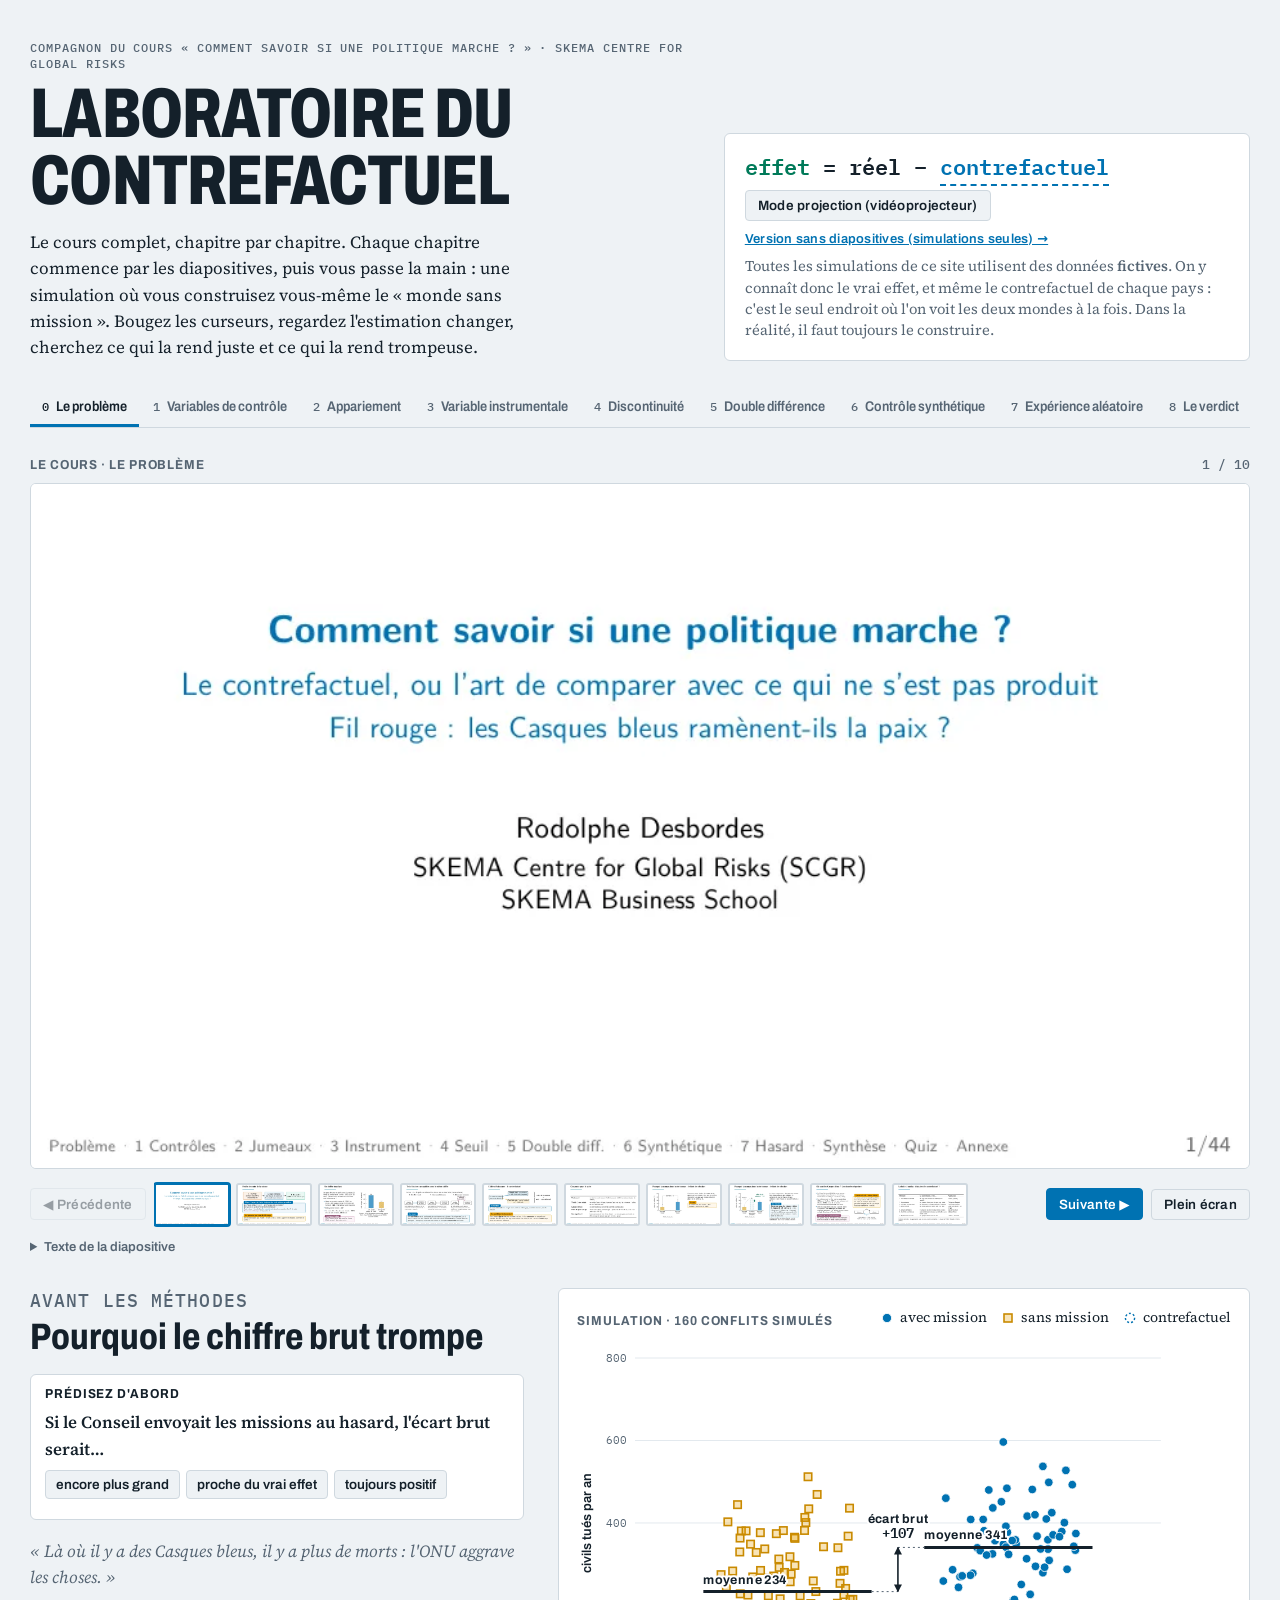
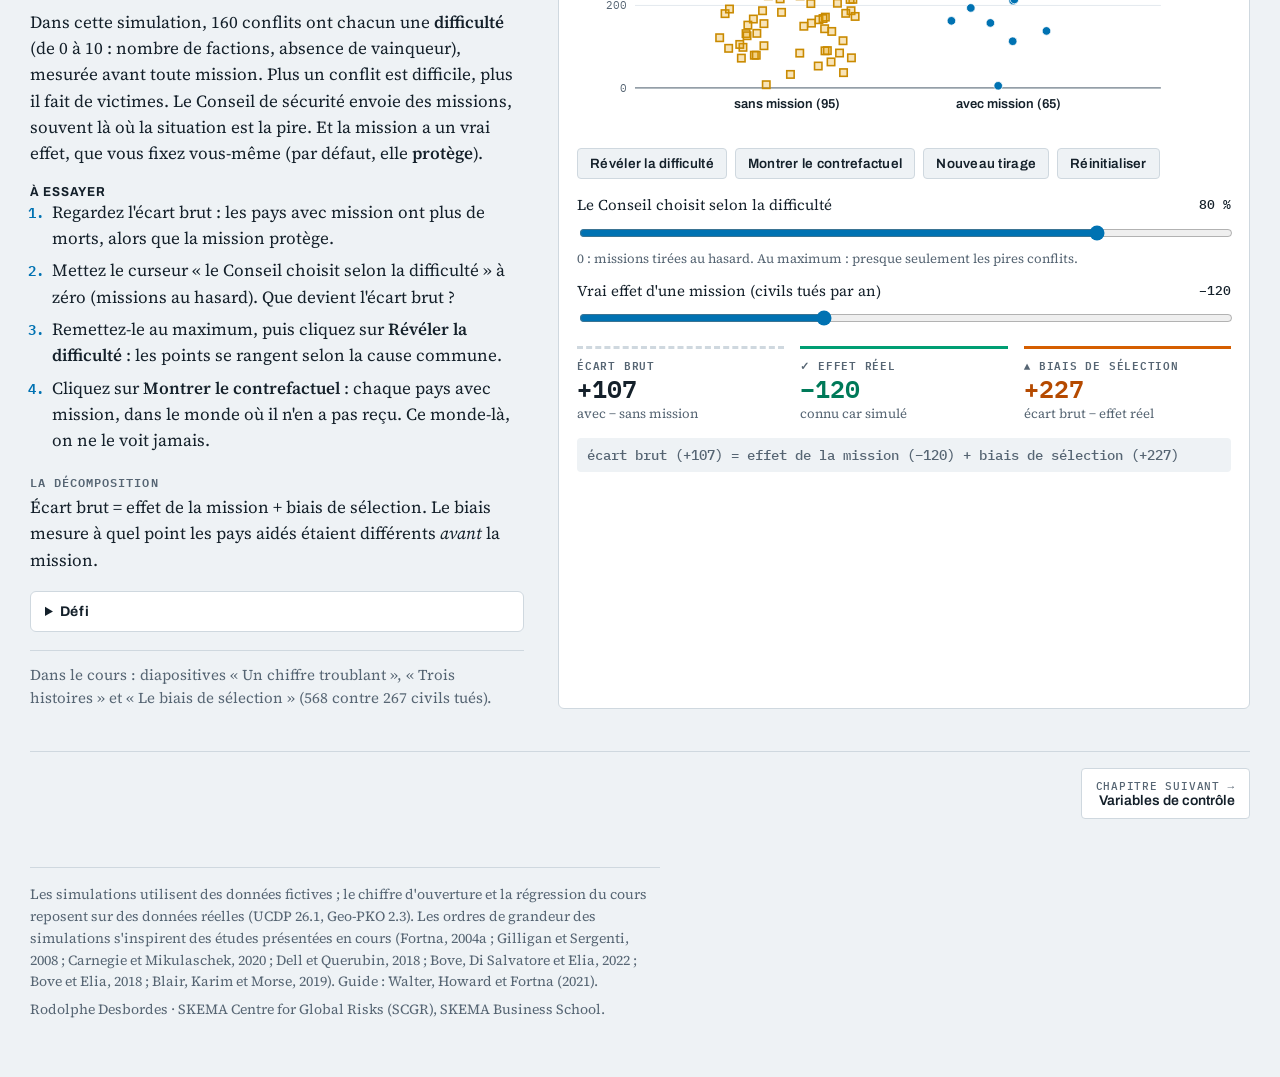
==== commit 279f3041: "Revue des diapositives : Fortna 2004a/b, encadrés harmonisés, régression avant le verdict - 19 image" ====
--- a/index.html
+++ b/index.html
@@ -352,7 +352,7 @@
       </ol>
     </div>
     <details class="defi"><summary>Défi</summary><p>Avec trois groupes seulement, l'estimation reste biaisée même sans facteur caché. Pourquoi&nbsp;?</p><p><i>Piste&nbsp;:</i> à l'intérieur d'un groupe, les pays avec mission restent plus difficiles que les autres (en moyenne de trois quarts de point sur l'échelle de 0 à 10, soit une quarantaine de morts de plus). Trois groupes, c'est un contrôle grossier&nbsp;; la régression utilise la difficulté exacte. Même leçon que pour les variables non mesurées&nbsp;: une variable mal mesurée ne contrôle qu'en partie.</p></details>
-    <p class="course">Dans le cours&nbsp;: Fortna (2004), 39&nbsp;% contre 42&nbsp;% de rechutes en brut, puis un risque réduit de plus de 55&nbsp;% à caractéristiques égales&nbsp;; la critique de Kocher (2014), qui vise Hultman et al.</p>
+    <p class="course">Dans le cours&nbsp;: Fortna (2004a), 39&nbsp;% contre 42&nbsp;% de rechutes en brut, puis un risque réduit de plus de 55&nbsp;% à caractéristiques égales&nbsp;; la critique de Kocher (2014), qui vise Hultman et al.</p>
   </div>
   <div class="lab">
     <div class="labhead"><div class="h3">Simulation · 170 conflits simulés</div>
@@ -706,7 +706,7 @@
 
 </main>
 <footer>
-  <p>Les simulations utilisent des données fictives&nbsp;; le chiffre d'ouverture et la régression du cours reposent sur des données réelles (UCDP 26.1, Geo-PKO 2.3). Les ordres de grandeur des simulations s'inspirent des études présentées en cours (Fortna, 2004&nbsp;; Gilligan et Sergenti, 2008&nbsp;; Carnegie et Mikulaschek, 2020&nbsp;; Dell et Querubin, 2018&nbsp;; Bove, Di Salvatore et Elia, 2022&nbsp;; Bove et Elia, 2018&nbsp;; Blair, Karim et Morse, 2019). Guide&nbsp;: Walter, Howard et Fortna (2021).</p>
+  <p>Les simulations utilisent des données fictives&nbsp;; le chiffre d'ouverture et la régression du cours reposent sur des données réelles (UCDP 26.1, Geo-PKO 2.3). Les ordres de grandeur des simulations s'inspirent des études présentées en cours (Fortna, 2004a&nbsp;; Gilligan et Sergenti, 2008&nbsp;; Carnegie et Mikulaschek, 2020&nbsp;; Dell et Querubin, 2018&nbsp;; Bove, Di Salvatore et Elia, 2022&nbsp;; Bove et Elia, 2018&nbsp;; Blair, Karim et Morse, 2019). Guide&nbsp;: Walter, Howard et Fortna (2021).</p>
   <p>Rodolphe Desbordes · SKEMA Centre for Global Risks (SCGR), SKEMA Business School.</p>
 </footer>
 </div>
@@ -1097,9 +1097,9 @@
 const METH=["Variables de contrôle","Appariement","Variable instrumentale","Discontinuité","Double différence","Contrôle synthétique","Expérience aléatoire"];
 const QZ=[
  {q:"Les sanctions occidentales de 2022 ont-elles freiné la croissance russe ?",a:5,f:"Un seul pays traité : une Russie « synthétique » faite d'autres économies (exportateurs de matières premières, pays voisins) qui suivait la vraie Russie avant 2022. Piège : la guerre elle-même (dépenses militaires) et la flambée des prix de l'énergie, la même année, seraient mêlées à l'effet des sanctions."},
- {q:"Une ONG veut savoir si sa formation au dialogue réduit les conflits locaux. Elle peut intervenir dans 50 villages sur 100. Comment le vérifier ?",a:6,f:"Tirer au sort les 50 villages formés : les 50 autres forment un groupe témoin comparable, même sur ce que l'on ne mesure pas. Piège : ce qui marche dans ces villages vaut-il ailleurs ?"},
+ {q:"Une ONG veut savoir si sa formation au dialogue réduit les conflits locaux. Elle peut intervenir dans 50 villages sur 100. Comment le vérifier ?",a:6,f:"Tirer au sort les 50 villages formés : les 50 autres forment un groupe témoin comparable, même sur ce que l'on ne mesure pas. C'est ce qu'ont fait Blattman, Hartman et Blair (2014) au Liberia. Piège : ce qui marche dans ces villages vaut-il ailleurs ?"},
  {q:"Une aide est versée aux communes de plus de 5 000 habitants. Réduit-elle le vote extrémiste ?",a:3,f:"Communes de 4 900 contre communes de 5 100 habitants : elles se ressemblent, seule l'aide change. Piège : d'autres règles peuvent changer au même seuil, et des communes peuvent gonfler leur population pour le franchir."},
- {q:"En 2018, plusieurs régions frontalières reçoivent une base militaire, d'autres non. Le commerce local a-t-il changé ?",a:4,f:"On compare l'évolution du commerce dans les régions avec et sans base, avant et après 2018, en vérifiant que les tendances étaient parallèles avant. (Avec une seule région traitée, le contrôle synthétique serait aussi défendable.) Piège : les régions voisines peuvent être touchées elles aussi (commerce détourné)."},
+ {q:"En 2018, plusieurs régions frontalières reçoivent une base militaire, d'autres non. Le commerce local a-t-il changé ?",a:4,f:"On compare l'évolution du commerce dans les régions avec et sans base, avant et après 2018, en vérifiant que les tendances étaient parallèles avant. (Avec une seule région traitée, le contrôle synthétique serait aussi défendable.) Pièges : on installe les bases là où la tension monte, et cette tension freine le commerce ; les deux groupes auraient donc divergé même sans base. Et les régions voisines peuvent être touchées elles aussi (commerce détourné)."},
  {q:"L'aide internationale réduit-elle la pauvreté ? On sait que les pays qui siègent au Conseil de sécurité reçoivent plus d'aide pendant leur mandat.",a:2,f:"Le siège au Conseil sert de coup de pouce à l'aide (Kuziemko et Werker, 2006) ; en Afrique, l'élection suit des tours de rôle entre sous-régions (Carnegie et Mikulaschek, 2020). Pièges : les pays qui briguent un siège diffèrent des autres ; le siège peut apporter autre chose que l'aide (prestige, accords commerciaux) : c'est un lien direct."}];
 function frTypo(s){return s.replace(/(\d) (\d{3})/g,"$1"+NB+"$2").replace(/ ([?:;!])/g,NB+"$1").replace(/« /g,"«"+NB).replace(/ »/g,NB+"»");}
 function initQuiz(){const box=$("#quiz"),got=new Set();
@@ -1114,7 +1114,7 @@
 
 /* ===================== Diapositives ===================== */
 const WITH_SLIDES=true;
-const ALT={"1": "Comment savoir si une politique marche ? Le contrefactuel, ou l’art de comparer avec ce qui ne s’est pas produit Fil rouge : les Casques bleus ramènent-ils la paix ? Rodolphe Desbordes SKEMA Centre for Global Risks (SCGR) SKEMA Business School 1/44", "2": "Feuille de route de la séance 1. Le piège pourquoi les chiffres bruts trompent 2. Sept méthodes sept façons de construire le « monde sans mission » 3. Le verdict l’ONU est-elle utile ? quiz Pour chaque méthode, toujours les trois mêmes questions (1) À quoi compare-t-on ? (2) Pourquoi est-ce crédible ? (3) Qu’est-ce qui pourrait la rendre trompeuse ? La question qui sert de fil rouge On entend souvent que l’ONU « ne sert à rien », voire « aggrave les choses ». Comment le vérifier ? 2/44", "3": "Les pays africains en conflit armé (au moins 25 morts au combat dans l’année), 2000–2024 (33 pays). Chaque année, combien de civils sont tués délibérément ? Avec une grande mission de l’ONU (au moins 1 000 Casques bleus en moyenne sur l’année) : 568 civils tués par an en moyenne Sans grande mission : 267 Au moins 25 civils tués dans l’année : 90 % des cas avec mission, 58 % sans Conclusion hâtive « Les Casques bleus aggravent les choses : l’ONU ne sert à rien, voire nuit. » civils tués par an (moyenne) Un chiffre troublant 600 568 400 267 200 0 avec grande mission de l’ONU sans grande mission Sources : UCDP (événements géolocalisés, version 26.1) ; Geo-PKO 2.3 (déploiements de l’ONU). Calcul de l’auteur. 3/44", "4": "Trois histoires compatibles avec le même chiffre Lecture : A → B signifie « A influence B », dans un sens ou dans l’autre (hausse ou baisse). 1. Un effet causal 2. Une causalité inverse 3. Une cause commune difficulté du conflit mission de l’ONU massacres de civils Les Casques bleus réduisent-ils les massacres, ou les augmentent-ils ? C’est l’effet à mesurer. mission de l’ONU massacres de civils Les massacres influencent l’envoi des Casques bleus : le Conseil de sécurité les envoie là où l’on tue. mission de l’ONU massacres de civils La difficulté du conflit (guerre longue, sans vainqueur) attire les missions et fait des victimes : d’où une corrélation. La leçon Une corrélation ne dit pas laquelle de ces histoires est la bonne. Si les histoires 2 ou 3 sont à l’œuvre, on peut observer 568 civils tués contre 267 même si les Casques bleus les protègent : les pays qui reçoivent une mission ne sont pas comparables aux autres. 4/44", "5": "L’idée clé du cours : le contrefactuel Monde réel : une mission → 568 civils tués (moyenne) Un pays en guerre une année donnée Contrefactuel : pas de mission → ? civils tués effet de la mission = réel − contrefactuel Définition Le contrefactuel, c’est ce qui serait arrivé au même pays, au même moment, sans la mission. Le problème fondamental On n’observe jamais les deux mondes à la fois : il faut construire un contrefactuel crédible. Les 267 morts des pays sans mission n’en sont pas un : ce sont d’autres pays, dans une situation différente. 5/44", "6": "Cinq mots pour la suite Traitement ce dont on veut mesurer l’effet (souvent, ici, l’envoi d’une mission de l’ONU) Traités / non-traités les unités (pays, villages, hameaux) qui ont reçu le traitement / celles qui ne l’ont pas reçu Groupe témoin les non-traités qui servent de point de comparaison Point de pourcentage l’écart entre deux pourcentages : passer de 20 % à 30 %, c’est +10 points (et +50 %) Non significatif écart qui pourrait être dû au hasard : on ne peut pas conclure à un effet, ce qui ne prouve pas qu’il n’y en a aucun 6/44", "7": "Pourquoi la comparaison brute trompe : le biais de sélection risque de rechute (%) 100 effet de la mission : −15 écart brut +30 80 sélection +45 65 60 50 À vous La mission fait-elle rechuter ? Que faudrait-il savoir pour en juger ? 40 20 0 Prenons un autre résultat, la reprise de la guerre après un cessez-le-feu, avec des chiffres illustratifs. Les pays avec mission rechutent plus : 50 % contre 20 %. 20 pays sans mission les mêmes, sans mission (imaginé) pays avec mission Chiffres illustratifs. 7/44", "8": "Pourquoi la comparaison brute trompe : le biais de sélection risque de rechute (%) 100 effet de la mission : −15 écart brut +30 80 sélection +45 65 60 50 40 20 0 La bonne comparaison : les pays avec mission face à eux-mêmes sans mission. Ils partaient de plus loin (guerre longue, indécise) : sans mission, ils auraient rechuté à 65 %. La réponse Pour ces pays, la mission réduit le risque de 15 points (65 → 50). 20 pays sans mission les mêmes, sans mission (imaginé) Chiffres illustratifs. pays avec mission L’écart brut (+30) le cache : il ajoute à cet effet les différences entre pays (+45), qui ne doivent rien à la mission : c’est le biais de sélection. La barre du milieu ne s’observe jamais : c’est le contrefactuel. Tout le cours consiste à l’estimer. 7/44", "9": "Où vont les Casques bleus ? Les données répondent Le Conseil de sécurité décide au cas par cas : Mozambique, Sierra Leone oui ; Cachemire, Tchétchénie non (Gilligan et Stedman, 2003) Les missions vont vers les guerres meurtrières (Gilligan et Stedman, 2003) et sans vainqueur net (Fortna, 2004), moins là où l’armée gouvernementale est puissante (les deux) Dans les crises internationales, la gravité prédit l’action de l’ONU mieux que les intérêts des membres permanents, qui agissent surtout comme un frein (Beardsley et Schmidt, 2012) Histoire 3 : une cause commune Une guerre longue, meurtrière, sans vainqueur attire les missions et rend la paix plus fragile. Histoires 2 et 3 : l’analogie de Fortna « Comme on envoie plus de policiers dans les quartiers où la criminalité est forte, les Casques bleus sont peut-être envoyés là où la paix risque le plus de s’effondrer. » (trad.) attire mission violence ? Flèche pleine : l’effet cherché. Flèche en tirets : ce qui le brouille. 8/44", "10": "La boîte à outils : d’où vient le contrefactuel ? Méthode Le contrefactuel, c’est. . . Application 1. Variables de contrôle les pays sans mission au même profil mesuré un jumeau choisi pour chaque pays traité les cas sans le « coup de pouce » extérieur les unités juste de l’autre côté d’un seuil Fortna 2. Appariement 3. Variable instrumentale 4. Discontinuité 5. Double différence 6. Contrôle synthétique 7. Expérience aléatoire l’évolution des non-traités, même période une combinaison de pays qui imitait le pays traité avant un groupe témoin tiré au sort Gilligan et Sergenti Conseil de sécurité Viêt Nam (Sahel : un piège) Soudan du Sud 11 pays hôtes Liberia ; Bamako Lecture conseillée : la revue de Walter, Howard et Fortna (2021). Le tableau donne, pour chaque méthode : le contrefactuel, l’hypothèse clé, ce qui pourrait tromper. 9/44", "11": "risque de rechute (%) Méthode 1 : les variables de contrôle (comparer à profil égal) 1. Comparaison brute 100 80 60 40 20 0 50 20 avec mission sans mission 2. À difficulté égale À vous : les pays avec mission rechutent plus avec mission(50 %sans mission contre 20 %, comme 80 plus haut). Si l’on 65 compare des conflits de même difficulté, qui 40 20 rechute le plus ? 10 5 conflits faciles 10 % des avec 80 % des sans conflits moyens 20 % des avec 10 % des sans conflits difficiles 70 % des avec 10 % des sans Chiffres illustratifs. Sous chaque groupe : la part des pays avec mission, puis sans mission, qui s’y trouvent. 10/44", "12": "risque de rechute (%) Méthode 1 : les variables de contrôle (comparer à profil égal) 1. Comparaison brute 100 80 60 40 20 0 50 20 avec mission sans mission 2. À difficulté égale À vous : les pays avec mission rechutent plus avec mission(50 %sans mission contre 20 %, comme 80 plus haut). Si l’on 65 compare des conflits de même difficulté, qui 40 20 rechute le plus ? 10 5 conflits faciles 10 % des avec 80 % des sans conflits moyens 20 % des avec 10 % des sans conflits difficiles 70 % des avec 10 % des sans Chiffres illustratifs. Sous chaque groupe : la part des pays avec mission, puis sans mission, qui s’y trouvent. Le renversement Dans chaque groupe, les pays avec mission rechutent moins. Au total, ils rechutent plus, car ils sont surtout dans le groupe difficile. Contrefactuel : les pays sans mission de même difficulté. 10/44", "13": "risque de rechute (%) Méthode 1 : les variables de contrôle (comparer à profil égal) 1. Comparaison brute 100 80 60 40 20 0 50 20 avec mission sans mission 2. À difficulté égale À vous : les pays avec mission rechutent plus avec mission(50 %sans mission contre 20 %, comme 80 plus haut). Si l’on 65 compare des conflits de même difficulté, qui 40 20 rechute le plus ? 10 5 conflits faciles 10 % des avec 80 % des sans conflits moyens 20 % des avec 10 % des sans conflits difficiles 70 % des avec 10 % des sans Le calcul (chiffres illustratifs) avec mission 0,1 × 5 + 0,2 × 20 + 0,7 × 65 = 50 sans mission 0,8 × 10 + 0,1 × 40 + 0,1 × 80 = 20 contrefactuel 0,1 × 10 + 0,2 × 40 + 0,7 × 80 = 65 Contrefactuel : les parts des pays avec mission, les risques des pays sans. Écart brut +30 = sélection +45 + effet −15, comme pour le biais de sélection. 10/44", "14": "Application : Fortna (2004), la paix après les guerres civiles La question : Une mission de paix réduit-elle le risque qu’une guerre civile reprenne ? Fortna (2004), guerres civiles 115 périodes de paix après des guerres civiles (1944–1997), missions dans 41 cas. Comparaison brute : rechute dans 39 % des cas avec mission, 42 % sans. Aucune différence apparente. À caractéristiques égales : le risque de rechute est plus que divisé par deux ; après la guerre froide, divisé par 3 à 6. Même méthode, données mensuelles (Hultman, Kathman et Shannon, 2013 et 2014). D’après leurs calculs (des prévisions, non des chiffres observés ; celles de 2013 sont contestées : voir plus loin) : environ 106 civils tués par mois sans soldats, moins de 2 avec 8 000 ; environ 22 morts au combat par mois et par paire gouvernement–rebelles sans soldats, 6 avec 10 000. Ce qui rend le contrefactuel crédible Avoir mesuré tout ce qui favorise à la fois l’envoi d’une mission et la rechute. 11/44", "15": "La limite : ce que l’on ne mesure pas volonté de paix (non mesurée) mission ? paix durable Si les belligérants qui veulent vraiment la paix acceptent plus volontiers une mission, une partie de la paix observée leur revient, pas aux Casques bleus. On ne peut tenir constant que ce que l’on mesure (sauf ce qui ne change pas dans le temps, si l’on suit chaque pays : méthode 5) Kocher (2014, document de travail), sur les mêmes données : la violence contre les civils était déjà faible ou baissait déjà avant l’arrivée des Casques bleus ; dans les seuls conflits avec mission, aucun effet mesurable, sans preuve d’inutilité (lecture contestée par Hultman et al., 2015) À retenir « À caractéristiques égales » signifie toujours « à caractéristiques mesurées égales ». Le reste du cours cherche des contrefactuels qui ne dépendent pas de tout mesurer. 12/44", "19": "Méthode 2 : l’appariement (matching), un jumeau pour chaque pays Pour chaque pays avec mission, on cherche un pays sans mission qui lui ressemblait avant, puis on compare la suite. (Exemple fictif.) Avant : la guerre qui vient de finir durée morts un camp a-t-il gagné ? Après : la guerre reprend-elle ? Pays A, mission son jumeau A’ Pays B, mission son jumeau B’ Pays C, mission son jumeau C’ 9 ans 8 ans 3 ans 3 ans 15 ans 14 ans 40 000 45 000 5 000 6 000 90 000 100 000 non non oui oui non non non oui non non oui oui Pays D, mission 20 ans 300 000 non sans jumeau : écarté Le calcul Avec mission : la guerre reprend dans 1 cas sur 3. Chez les jumeaux : 2 sur 3. Effet : −33 points, valable pour A, B et C, pas pour D. Pourquoi pas une régression ? Même hypothèse que la méthode 1 (tout ce qui compte est mesuré), mais on ne compare que des cas vraiment voisins, sans supposer de ligne droite. 14/44", "20": "Application : les interventions de l’ONU, avec jumeaux La question : L’ONU fait-elle durer la paix ? Aide-t-elle à finir les guerres ? Gilligan et Sergenti (2008), conflits de l’après-guerre froide sans appariement avec appariement Après la guerre : risque de rechute −70 % −86 % Pendant la guerre : chances de paix × 2,9 pas d’effet démontré Sans jumeaux, on trouve un effet plus faible après la guerre et bien plus fort pendant. Leur formule King et Zeng (2007) « L’ONU est très bonne pour maintenir la paix. Elle ne l’est pas pour mener la guerre. » (trad.) Autrement dit : elle ne sait pas imposer la paix en plein combat. Ils reprennent l’étude classique de Doyle et Sambanis (2000) : aucun pays aidé n’a d’équivalent dans les données : toute comparaison est une extrapolation. Un seul terme ajouté au modèle (mission × durée de la guerre) change la conclusion : l’effet de l’ONU dépend alors de la durée de la guerre, et les deux modèles collent aussi bien aux 15/44", "21": "Méthode 3 : la variable instrumentale (IV) Définition Un instrument est un facteur extérieur qui donne à certains pays plus de Casques bleus, comme un tirage au sort, sans agir lui-même sur les violences : un « coup de pouce ». × instrument (coup de pouce) (1) aucun lien (2) agit facteurs cachés nombre de Casques bleus civils tués × (3) interdit : aucun lien direct Trois conditions (1) Il équivaut à un tirage au sort : sans lien avec les facteurs cachés. 16/44", "22": "Méthode 3 : la variable instrumentale (IV) Définition Un instrument est un facteur extérieur qui donne à certains pays plus de Casques bleus, comme un tirage au sort, sans agir lui-même sur les violences : un « coup de pouce ». × instrument (coup de pouce) (1) aucun lien (2) agit facteurs cachés nombre de Casques bleus civils tués × (3) interdit : aucun lien direct Trois conditions (1) Il équivaut à un tirage au sort : sans lien avec les facteurs cachés. (2) Il change vraiment le nombre de Casques bleus. 16/44", "23": "Méthode 3 : la variable instrumentale (IV) Définition Un instrument est un facteur extérieur qui donne à certains pays plus de Casques bleus, comme un tirage au sort, sans agir lui-même sur les violences : un « coup de pouce ». × instrument (coup de pouce) (1) aucun lien (2) agit facteurs cachés nombre de Casques bleus civils tués × (3) interdit : aucun lien direct Trois conditions (1) Il équivaut à un tirage au sort : sans lien avec les facteurs cachés. (2) Il change vraiment le nombre de Casques bleus. (3) Il n’agit sur les violences que via les Casques bleus. 16/44", "24": "Comment l’instrument mesure l’effet : un calcul en deux étapes Conflits avec coup de pouce contre conflits sans Étape 1 +600 Casques bleus Étape 2 −30 civils tués par mois −30 Effet = , soit −5 civils tués 600 par mois pour 100 Casques bleus Ordres de grandeur arrondis de Carnegie et Mikulaschek (2020). On compare les conflits avec et sans coup de pouce. Pris un à un, ils diffèrent ; mais le coup de pouce tombe sans rapport avec leur situation : en moyenne, les deux groupes se ressemblent Si le coup de pouce n’agit qu’à travers les soldats (condition 3), l’écart de victimes leur est dû : on le rapporte au nombre de soldats ajoutés Le point de comparaison Les conflits sans coup de pouce. 17/44", "25": "Application : la rotation au Conseil de sécurité La question : Davantage de Casques bleus, est-ce moins de civils tués ? Carnegie et Mikulaschek (2020), guerres civiles d’Afrique (hors Afrique de l’Ouest), 1989–2014 : Trois des quinze sièges du Conseil reviennent à l’Afrique : l’un toujours à l’Afrique de l’Ouest, les deux autres tournent entre sous-régions selon un ordre fixé d’avance Quand la sous-région d’un pays en guerre siège au Conseil, son représentant plaide pour lui : environ 600 Casques bleus de plus Cet ordre ne dépend pas de la situation du pays : c’est le coup de pouce, comme un tirage au sort Résultat Pour 100 Casques bleus de plus : environ 3 à 5 civils tués de moins par mois ; la comparaison simple ne trouvait rien de net. Effet pour les missions que le calendrier renforce ; selon la version de travail, sur la violence des rebelles, pas sur celle de l’État. Ce qui pourrait tromper : la même sous-région peut aussi obtenir des sanctions ou de l’aide, qui joueraient sans passer par les Casques bleus. Avec 23 pays, le chiffre reste approximatif. 18/44", "26": "Méthode 4 : la discontinuité (comparer de part et d’autre d’un seuil) part des hameaux bombardés seuil (2,5) 1 Une règle fondée sur un seuil décide qui est traité, ou rend le traitement bien plus probable arrondi à 2 plus de frappes saut 0,5 arrondi à 3 moins de frappes Juste en dessous et juste au-dessus, les unités sont presque identiques Seul le traitement change brusquement 0 1 2 3 4 5 Le contrefactuel Les unités juste de l’autre côté du seuil. note de sécurité du hameau avant arrondi (1 = peu sûr, 5 = sûr) Chaque point : des hameaux de même note. Zone ombrée : hameaux presque identiques, de part et d’autre du seuil. Données simulées. 19/44", "27": "Application : les bombardements américains au Viêt Nam La question : Bombarder un hameau affaiblit-il la guérilla viêt-cong, ou la renforce-t-il ? Dell et Querubin (2018) : Dès 1970, un algorithme note la sécurité de chaque hameau (169 questions) ; les plus mal notés sont davantage bombardés Les 19 sous-notes sont arrondies (4,4999 donne 4 ; 4,5001 donne 5). De deux hameaux presque identiques, l’un est plus bombardé par le seul effet de l’arrondi Résultats Juste sous le seuil : +5,4 points de mois frappés (air ou artillerie) au trimestre suivant (moyenne 28 %). Bombarder au niveau moyen plutôt que pas du tout : guérilla viêt-cong locale active +27 points ; impôt levé par l’administration −25 points. La réponse Les frappes renforcent la guérilla et affaiblissent l’État sud-vietnamien : l’inverse de l’effet recherché. Ce qui pourrait tromper : si l’on pouvait tricher sur la note, les hameaux de part et d’autre ne seraient plus comparables (peu probable ici : les enquêteurs ignoraient la formule). Et le résultat ne vaut que près du seuil. 20/44", "28": "Et pour les Casques bleus ? Une discontinuité fragile part prévue des zones où éclate une violence communautaire (par mois) La question : La présence de Casques bleus réduit-elle la violence entre communautés ? Nomikos (2025) : zones de 10 km dans une bande de 100 km de part et d’autre de la frontière Mali–Burkina Faso, 2014–2020. Côté malien, la mission de l’ONU (MINUSMA) patrouille ; côté burkinabè, non. 0,4 0,32 0,2 0,15 Une discontinuité à manier avec prudence 0 côté Burkina Faso côté Mali (pas de mission) (mission de l’ONU) La frontière sépare aussi deux États : armée, police, politique ; le Burkina connaît son propre conflit depuis 2015. Le « traitement » n’est pas seulement la mission. La leçon Une bonne discontinuité ne change qu’une seule chose au seuil. 21/44", "29": "se sentir en sécurité (%) Méthode 5 : la double différence (difference-in-differences) 60 ion 50 iss cm 20 effet +12 contrefactuel 40 30 1re diff. : +17 e av Première différence : comtés avec mission, avant et après : +17 points. Mais tout a pu changer entre-temps sans mission avant 2e diff. : +5 après Chiffres illustratifs. 22/44", "30": "se sentir en sécurité (%) Méthode 5 : la double différence (difference-in-differences) 60 ion 50 iss cm contrefactuel 40 30 20 1re diff. : +17 e av sans mission avant 2e diff. : +5 effet +12 Première différence : comtés avec mission, avant et après : +17 points. Mais tout a pu changer entre-temps Seconde différence : comtés sans mission, même période : +5 points, ce qui aurait changé de toute façon après Chiffres illustratifs. 22/44", "31": "se sentir en sécurité (%) Méthode 5 : la double différence (difference-in-differences) 60 ion 50 iss cm contrefactuel 40 30 20 1re diff. : +17 e av sans mission avant 2e diff. : +5 après Chiffres illustratifs. effet +12 Première différence : comtés avec mission, avant et après : +17 points. Mais tout a pu changer entre-temps Seconde différence : comtés sans mission, même période : +5 points, ce qui aurait changé de toute façon L’effet : l’écart entre les deux évolutions : 17 − 5 = +12 points Le contrefactuel Sans la mission, les comtés traités auraient évolué comme les autres (+5) : c’est l’hypothèse des tendances parallèles. 22/44", "32": "Application : Casques bleus et vie quotidienne au Soudan du Sud La question : Les Casques bleus améliorent-ils la vie quotidienne des habitants ? Bove, Di Salvatore et Elia (2022) : Enquête de la Banque mondiale auprès des ménages, 4 vagues (2015–2017), 46 comtés (circonscriptions locales), en pleine guerre On compare l’évolution des comtés où des Casques bleus sont présents avec celle des autres Bon signe : avant le déploiement, la violence évoluait de la même façon dans les deux groupes. Cela rend l’hypothèse crédible, sans la prouver Résultats se sentir en sécurité : +12,5 points avoir travaillé récemment contre un salaire : +7 points nourriture consommée : +28 % par personne Le mécanisme : moins de violence → on ose travailler et commercer → l’économie locale tient. Ce qui pourrait tromper : l’ONU a pu choisir des comtés qui allaient déjà mieux ; et la violence chassée a pu se déplacer chez les voisins. 23/44", "35": "PIB par habitant (indice) Méthode 6 : le contrôle synthétique (un jumeau composite) 150 pays traité synthétique effet On puise dans un réservoir de pays non traités et on les combine (30 % de l’un, 70 % de l’autre. . . ) pour reproduire la trajectoire du pays traité avant le choc 100 début du choc 1960 Quand un seul pays est traité, aucun autre ne lui ressemble parfaitement 1970 1980 année Données simulées. 1990 Le contrefactuel Le « pays synthétique » : s’il suit fidèlement le vrai pays avant, il indique de façon crédible ce qui se serait passé après, à condition qu’aucun autre choc n’ait frappé le pays au même moment. 25/44", "36": "Application : onze pays hôtes de missions La question : Les missions relancent-elles l’économie du pays qui les accueille ? Bove et Elia (2018) Onze pays hôtes, chacun face à un jumeau fait de pays en guerre sans mission. Sept sur onze : pas d’effet détectable ; deux positifs (Angola, Haïti) ; deux négatifs (Éthiopie, Rwanda ; sans preuve que la mission en soit la cause, disent les auteurs). La méthode est née avec le Pays basque : Abadie et Gardeazabal (2003) estiment que le terrorisme d’ETA a laissé le PIB par habitant environ 10 % sous celui de son jumeau synthétique. Limites Pas de bon jumeau pour cinq autres pays. Pour juger si l’écart est dû au hasard, on réalise un test placebo : on refait le calcul comme si chaque pays du réservoir avait reçu la mission. Si ces faux traitements donnent des écarts aussi grands, l’écart du vrai pays ne se distingue pas du hasard. 26/44", "40": "Méthode 7 : l’expérience aléatoire (essai randomisé, RCT) 200 villages Le contrefactuel Le groupe témoin, tiré au sort : c’est la méthode de référence, car le hasard équilibre même ce que l’on ne voit pas. tirage 100 traités 100 témoins en moyenne identiques sur tout, mesuré ou non Pas de tirage pour les missions Cela poserait de lourds problèmes éthiques (l’aide doit aller d’abord aux besoins), ce serait politiquement impossible, et il y a trop peu de missions. On peut en revanche tirer au sort des programmes : patrouilles, formations, actions locales. 28/44", "41": "Application : reconstruire la police au Liberia La question : Une police nationale formée peut-elle prendre le relais de l’ONU ? Blair, Karim et Morse (2019) : La mission de l’ONU au Liberia prépare son départ ; la police nationale doit prendre le relais Des patrouilles de policiers formés visitent 36 communautés tirées au sort ; 38 servent de témoins (comtés de Bong, Lofa, Nimba, 14 mois) Résultats Meilleure connaissance de la loi, terres plus sûres ; agressions simples −37 %, violences domestiques −16 % ; crimes graves plus souvent signalés à la police. Mais pas de hausse mesurable de la confiance dans la police, la justice ou l’État. Forces et limites Contrefactuel très solide, mais validité externe (ce résultat vaut-il ailleurs ?) incertaine : ce qui marche dans trois comtés libériens marche-t-il au Mali ? 29/44", "42": "Expérience : le Casque bleu inspire-t-il confiance ? somme envoyée (francs CFA) La question : Fait-on plus confiance à l’autre communauté quand l’ONU arbitre ? 797 800 600 631 601 400 200 0 personne Casque bleu soldat français qui contrôle l’échange ? Expérience réelle à Bamako (Nomikos, 2022), avec de vrais habitants et de l’argent réel : 512 habitants reçoivent 1 000 francs CFA et peuvent en confier une partie, doublée, à un partenaire touareg (présenté par photo) qui, leur dit-on, décide combien il en rend. Par tirage au sort, on leur annonce que personne, l’ONU ou l’armée française contrôle l’échange et sanctionne un envoi trop faible. Résultat Contrôle par l’ONU : +33 %. Par des soldats français : +5 %, non significatif. Ce que cela dit de l’ONU À pouvoir de sanction égal, l’identité du tiers compte : un arbitre perçu comme impartial inspire plus confiance. 30/44", "46": "crédibilité du contrefactuel Crédibilité et portée : un arbitrage 7. expérience aléatoire 4. discontinuité 5. double différence 6. contrôle synthétique 3. variable instrumentale 2. appariement 1. variables de contrôle portée (généralité de la conclusion) Schéma indicatif, pas une mesure. Les méthodes les plus crédibles portent souvent sur un lieu, un seuil, un programme Les comparaisons entre pays portent sur toutes les missions, mais reposent sur des hypothèses plus fortes D’où la triangulation On combine : si des méthodes aux faiblesses différentes concluent dans le même sens, la conclusion est plus solide, même si chacune mesure l’effet pour des cas différents. 32/44", "49": "L’ONU est-elle inutile, voire nuisible ? Le réquisitoire Ce qu’on lui reproche, à juste titre Des échecs historiques : Rwanda (1994), Srebrenica (1995) Le choléra introduit en Haïti par des Casques bleus (2010) L’exploitation sexuelle : à Monrovia, plus de la moitié des femmes de 18 à 30 ans interrogées ont eu des rapports sexuels contre rémunération, dont plus des trois quarts avec du personnel de l’ONU (Beber et al., 2017) Plus d’observateurs non armés, plus de civils tués (Hultman et al., 2013 : signal de faible engagement, ou sélection ?) La question de méthode Ces faits sont réels. Mais pour juger une politique, il faut son effet moyen face à un contrefactuel, pas ses échecs les plus visibles, ni une comparaison brute. 34/44", "50": "Retour à la question : ce que disent les preuves Elle protège Moins de rechutes (méthodes 1 et 2), de victimes civiles (méthode 3 ; résultats de la méthode 1 contestés) et de combats (1) ; une vie quotidienne plus sûre, une économie locale qui tient (5) ; plus de confiance envers l’autre groupe sous contrôle de l’ONU (7). Mais pas partout Aucun effet démontré pour finir une guerre en cours ; peu sur la croissance nationale (méthode 6) ; localement, pas d’effet démontré contre la violence de l’État (Fjelde et al., 2019). Verdict, et nos 568 contre 267 Ni inutile ni miraculeuse. Déployée en nombre, l’ONU aide à maintenir une paix signée ; les meilleures études suggèrent qu’elle protège aussi les civils des rebelles ; on ne trouve pas de preuve qu’elle aide à mettre fin à une guerre. Le chiffre brut du début mesurait surtout la sélection : les missions vont là où la violence est la pire (diapositive suivante). 35/44", "54": "Nos 568 contre 267, passés à la régression civilsit = a + b × missionit + c × civilsi,t−1 + d × combatsi,t−1 + paysi + annéet + erreurit paysi : chaque pays comparé à lui-même ; annéet : chocs communs. Estimation : −261, intervalle de −859 à +336 ; sans le Soudan, +39. Écart brut + civils tués l’année d’avant + morts au combat l’année d’avant + effets pays et effets année +301 +54 +32 −261 −750 −250 250 750 écart avec / sans mission (civils tués par an ; trait : à 95 %) Données réelles : UCDP 26.1, Geo-PKO 2.3 ; Afrique, 2000–2024, 338 années-pays en conflit. Ce que disent nos données À profil égal, l’écart fond : le chiffre brut mesurait surtout la sélection. Ni preuve que l’ONU nuit, ni qu’elle protège : il faut un contrefactuel plus crédible (méthodes 3 à 7). 36/44", "55": "Quelle méthode choisir ? Se demander, dans l’ordre Peut-on tirer au sort qui est traité ? Une règle fondée sur un seuil décide-t-elle du traitement ? Un facteur extérieur modifie-t-il le traitement, comme un tirage au sort ? Un seul pays (ou une seule région) est-il traité ? Observe-t-on avant et après, avec des non-traités suivis en même temps ? Sinon : comparer à profil égal, en mesurant tout ce qui compte Méthode → → 7. Expérience aléatoire 4. Discontinuité → 3. Variable instrumentale → → 6. Contrôle synthétique 5. Double différence → 1. Contrôles ou 2. appariement Dans tous les cas Nommer le contrefactuel, son hypothèse clé, et ce qui pourrait la rendre trompeuse. 37/44", "66": "Pour finir Au début du cours : 568 civils tués avec mission, 267 sans. À profil égal, l’écart de +301 fond : ce chiffre ne disait presque rien de l’effet des Casques bleus. Le bon réflexe Avant tout chiffre, se demander : comparé à quoi ? Pour refaire les simulations vous-mêmes : roddesbordes-dev.github.io/laboratoire-contrefactuel 43/44", "67": "Références Citées dans le cours Walter, Howard et Fortna (2021), « The Extraordinary Relationship between Peacekeeping and Peace », BJPolS 51(4). Abadie et Gardeazabal (2003), American Economic Review 93(1). Beardsley et Schmidt (2012), International Studies Quarterly 56(1). Beber, Gilligan, Guardado et Karim (2017), International Organization 71(1). Blair, Karim et Morse (2019), American Political Science Review 113(3). Blattman, Hartman et Blair (2014), American Political Science Review 108(1). Bove et Elia (2018), CESifo Economic Studies 64(4). Bove, Di Salvatore et Elia (2022), American Journal of Political Science 66(2). Carnegie et Mikulaschek (2020), International Organization 74(4). Dell et Querubin (2018), Quarterly Journal of Economics 133(2). Doyle et Sambanis (2000), American Political Science Review 94(4). Fortna (2004), World Politics 56(4) ; International Studies Quarterly 48(2). Gilligan et Sergenti (2008), Quarterly Journal of Political Science 3(2). Gilligan et Stedman (2003), International Studies Review 5(4). Hultman, Kathman et Shannon (2013), AJPS 57(4) ; (2014), APSR 108(4) ; (2015), document de travail, SSRN 2579765. King et Zeng (2007), International Studies Quarterly 51(1). Kocher (2014), document de travail, SSRN 2522997. Kuziemko et Werker (2006), Journal of Political Economy 114(5). Nomikos (2022), Journal of Politics 84(1). Nomikos (2025), Local Peace, International Builders: How UN Peacekeeping Builds Peace from the Bottom Up, Cambridge University Press. Données : UCDP GED et UCDP/PRIO, version 26.1 (Uppsala) ; Geo-PKO 2.3. Pour aller plus loin Bara (2020), European Journal of International Relations 26(4). de Chaisemartin et D’Haultfœuille (2026), Review of Economics and Statistics 108(4). Di Salvatore (2019), American Journal of Political Science 63(4). Fjelde, Hultman et Nilsson (2019), International Organization 73(1). Fortna et Howard (2008), Annual Review of Political Science 11. 44/44", "68": "Annexe : petit glossaire Contrefactuel : ce qui serait arrivé sans le traitement, aux mêmes unités, au même moment Biais de sélection : écart dû au fait que les traités diffèrent des non-traités avant même le traitement Variable de contrôle : caractéristique mesurée avant le traitement, que l’on tient constante dans la comparaison Instrument : variable qui modifie le traitement comme le ferait un tirage au sort et n’agit sur le résultat qu’à travers lui Tendances parallèles : hypothèse selon laquelle traités et non-traités auraient évolué de la même façon en l’absence de traitement Validité externe : possibilité de transposer un résultat à d’autres lieux et moments Réservoir (donneurs) : pays non traités combinés pour former le jumeau synthétique Appariement : associer à chaque traité un non-traité qui lui ressemblait avant Discontinuité : comparer les unités juste de part et d’autre d’un seuil qui décide du traitement Placebo : faux traitement, attribué à des unités non traitées ou à une date où rien ne s’est passé ; un « effet » comparable à celui du vrai traité est un signal d’alerte Triangulation : confronter des méthodes aux faiblesses différentes 1/2", "69": "Annexe : sources des chiffres 568 contre 267 civils tués par an, 90 % contre 58 % : calcul de l’auteur, UCDP GED et UCDP/PRIO conflits armés (version 26.1), Geo-PKO 2.3 ; Afrique, 2000–2024 ; régression (+301, +54, +32, −261) : mêmes données, erreurs types regroupées par pays 115 périodes de paix, 41 missions, 39 % contre 42 % ; risque réduit de plus de 55 % (divisé par plus de 2), de 70 à 84 % après la guerre froide (divisé par 3 à 6) : Fortna (2004, ISQ), Tables 1, 7 et 9 106 contre moins de 2 civils tués (prédictions) : Hultman et al. (2013), p. 885 ; 22 contre 6 morts au combat (prédictions) : Hultman et al. (2014), p. 747 −70 % et −86 %, × 2,9 et effet nul pendant la guerre : Gilligan et Sergenti (2008), Table 7 600 Casques bleus, 3 à 5 civils pour 100 (Table 1), environ 7 avec contrôles, 9 à 15 avec effets fixes année (annexe, Tables A22 et A24) : Carnegie et Mikulaschek (2020) 169 questions, +5,4 points (moyenne 28 %), +27 et −25 points : Dell et Querubin (2018) ; 0,32 contre 0,15 : Nomikos (2025), p. 160 +12,5 points, +7 points, +28 % (+24 unités pour une moyenne de 86) : Bove, Di Salvatore et Elia (2022), Tables 1 et 2 7 sur 11 : Bove et Elia (2018) ; 10 % : Abadie et Gardeazabal (2003) 36 et 38 communautés, −37 % et −16 % : Blair, Karim et Morse (2019) ; 512 habitants, 601, 797, 631 francs CFA : Nomikos (2022), manuscrit accepté Plus de la moitié des femmes de 18 à 30 ans à Monrovia : Beber, Gilligan, Guardado et Karim (2017) Graphiques : les diapositives « Simulation », les schémas des méthodes et les chiffres marqués « illustratifs » sont simulés ; le graphique d’ouverture, les barres Mali–Burkina (Nomikos, 2025) et celles de Bamako (Nomikos, 2022) reposent sur des données réelles. 2/2"};
+const ALT={"1": "Comment savoir si une politique marche ? Le contrefactuel, ou l’art de comparer avec ce qui ne s’est pas produit Fil rouge : les Casques bleus ramènent-ils la paix ? Rodolphe Desbordes SKEMA Centre for Global Risks (SCGR) SKEMA Business School 1/44", "2": "Feuille de route de la séance 1. Le piège pourquoi les chiffres bruts trompent 2. Sept méthodes sept façons de construire le « monde sans mission » 3. Le verdict l’ONU est-elle utile ? quiz Pour chaque méthode, toujours les trois mêmes questions (1) À quoi compare-t-on ? (2) Pourquoi est-ce crédible ? (3) Qu’est-ce qui pourrait la rendre trompeuse ? Code couleur : l’encadré bleu Le contrefactuel répond aux questions 1 et 2 ; le violet, Ce qui pourrait tromper, à la question 3. La question qui sert de fil rouge On entend souvent que l’ONU « ne sert à rien », voire « aggrave les choses ». Comment le vérifier ? 2/44", "3": "Les pays africains en conflit armé (au moins 25 morts au combat dans l’année), 2000–2024 (33 pays). Chaque année, combien de civils sont tués délibérément ? Avec une grande mission de l’ONU (au moins 1 000 Casques bleus en moyenne sur l’année) : 568 civils tués par an en moyenne Sans grande mission : 267 Au moins 25 civils tués dans l’année : 90 % des cas avec mission, 58 % sans Conclusion hâtive « Les Casques bleus aggravent les choses : l’ONU ne sert à rien, voire nuit. » civils tués par an (moyenne) Un chiffre troublant 600 568 400 267 200 0 avec grande mission de l’ONU sans grande mission Sources : UCDP (événements géolocalisés, version 26.1) ; Geo-PKO 2.3 (déploiements de l’ONU). Calcul de l’auteur. 3/44", "4": "Trois histoires compatibles avec le même chiffre Lecture : A → B signifie « A influence B », dans un sens ou dans l’autre (hausse ou baisse). 1. Un effet causal 2. Une causalité inverse 3. Une cause commune difficulté du conflit mission de l’ONU massacres de civils Les Casques bleus réduisent-ils les massacres, ou les augmentent-ils ? C’est l’effet à mesurer. mission de l’ONU massacres de civils Les massacres influencent l’envoi des Casques bleus : le Conseil de sécurité les envoie là où l’on tue. mission de l’ONU massacres de civils La difficulté du conflit (guerre longue, sans vainqueur) attire les missions et fait des victimes : d’où une corrélation. La leçon Une corrélation ne dit pas laquelle de ces histoires est la bonne. Si les histoires 2 ou 3 sont à l’œuvre, on peut observer 568 civils tués contre 267 même si les Casques bleus les protègent : les pays qui reçoivent une mission ne sont pas comparables aux autres. 4/44", "5": "L’idée clé du cours : le contrefactuel Monde réel : une mission → 568 civils tués (moyenne) Un pays en guerre une année donnée Contrefactuel : pas de mission → ? civils tués effet de la mission = réel − contrefactuel Définition Le contrefactuel, c’est ce qui serait arrivé au même pays, au même moment, sans la mission. Le problème fondamental On n’observe jamais les deux mondes à la fois : il faut construire un contrefactuel crédible. Les 267 morts des pays sans mission n’en sont pas un : ce sont d’autres pays, dans une situation différente. 5/44", "6": "Cinq mots pour la suite Traitement ce dont on veut mesurer l’effet (souvent, ici, l’envoi d’une mission de l’ONU) Traités / non-traités les unités (pays, villages, hameaux) qui ont reçu le traitement / celles qui ne l’ont pas reçu Groupe témoin les non-traités qui servent de point de comparaison Point de pourcentage l’écart entre deux pourcentages : passer de 20 % à 30 %, c’est +10 points (et +50 %) Non significatif écart qui pourrait être dû au hasard : on ne peut pas conclure à un effet, ce qui ne prouve pas qu’il n’y en a aucun 6/44", "7": "Pourquoi la comparaison brute trompe : le biais de sélection risque de rechute (%) 100 effet de la mission : −15 écart brut +30 80 sélection +45 65 60 50 À vous La mission fait-elle rechuter ? Que faudrait-il savoir pour en juger ? 40 20 0 Prenons un autre résultat, la reprise de la guerre après un cessez-le-feu, avec des chiffres illustratifs. Les pays avec mission rechutent plus : 50 % contre 20 %. 20 pays sans mission les mêmes, sans mission (imaginé) pays avec mission Chiffres illustratifs. 7/44", "8": "Pourquoi la comparaison brute trompe : le biais de sélection risque de rechute (%) 100 effet de la mission : −15 écart brut +30 80 sélection +45 65 60 50 40 20 0 La bonne comparaison : les pays avec mission face à eux-mêmes sans mission. Ils partaient de plus loin (guerre longue, indécise) : sans mission, ils auraient rechuté à 65 %. La réponse Pour ces pays, la mission réduit le risque de 15 points (65 → 50). 20 pays sans mission les mêmes, sans mission (imaginé) Chiffres illustratifs. pays avec mission L’écart brut (+30) le cache : il ajoute à cet effet les différences entre pays (+45), qui ne doivent rien à la mission : c’est le biais de sélection. La barre du milieu ne s’observe jamais : c’est le contrefactuel. Tout le cours consiste à l’estimer. 7/44", "9": "Où vont les Casques bleus ? Les données répondent Le Conseil de sécurité décide au cas par cas : Mozambique, Sierra Leone oui ; Cachemire, Tchétchénie non (Gilligan et Stedman, 2003) Les missions vont vers les guerres meurtrières (Gilligan et Stedman, 2003) et sans vainqueur net (Fortna, 2004a), moins là où l’armée gouvernementale est puissante (les deux) Dans les crises internationales, la gravité prédit l’action de l’ONU mieux que les intérêts des membres permanents, qui agissent surtout comme un frein (Beardsley et Schmidt, 2012) Histoire 3 : une cause commune Une guerre longue, meurtrière, sans vainqueur attire les missions et rend la paix plus fragile. Histoires 2 et 3 : Fortna (2004b) « Comme on envoie plus de policiers dans les quartiers où la criminalité est forte, les Casques bleus sont peut-être envoyés là où la paix risque le plus de s’effondrer. » (trad.) violence mission attire ? Flèche pleine : l’effet cherché. Flèche en tirets : ce qui le brouille. 8/44", "10": "La boîte à outils : d’où vient le contrefactuel ? Méthode Le contrefactuel, c’est. . . Application 1. Variables de contrôle les pays sans mission au même profil mesuré Fortna (2004a) 2. Appariement un jumeau choisi pour chaque pays traité Gilligan et Sergenti 3. Variable instrumentale les cas sans le « coup de pouce » extérieur Conseil de sécurité 4. Discontinuité les unités juste de l’autre côté d’un seuil Viêt Nam (Sahel : un piège) 5. Double différence l’évolution des non-traités, même période Soudan du Sud 6. Contrôle synthétique une combinaison de pays qui imitait le pays traité avant 11 pays hôtes 7. Expérience aléatoire un groupe témoin tiré au sort Liberia ; Bamako Colonne de droite : les applications vues en cours. Lecture conseillée : la revue de Walter, Howard et Fortna (2021). 9/44", "11": "risque de rechute (%) Méthode 1 : les variables de contrôle (comparer à profil égal) 1. Comparaison brute 100 80 60 40 20 0 50 20 avec mission sans mission 2. À difficulté égale À vous : les pays avec mission rechutent plus avec mission(50 %sans mission contre 20 %, comme 80 plus haut). Si l’on 65 compare des conflits de même difficulté, qui 40 20 rechute le plus ? 10 5 conflits faciles 10 % des avec 80 % des sans conflits moyens 20 % des avec 10 % des sans conflits difficiles 70 % des avec 10 % des sans Chiffres illustratifs. Sous chaque groupe : la part des pays avec mission, puis sans mission, qui s’y trouvent. 10/44", "12": "risque de rechute (%) Méthode 1 : les variables de contrôle (comparer à profil égal) 1. Comparaison brute 100 80 60 40 20 0 50 20 avec mission sans mission 2. À difficulté égale À vous : les pays avec mission rechutent plus avec mission(50 %sans mission contre 20 %, comme 80 plus haut). Si l’on 65 compare des conflits de même difficulté, qui 40 20 rechute le plus ? 10 5 conflits faciles 10 % des avec 80 % des sans conflits moyens 20 % des avec 10 % des sans conflits difficiles 70 % des avec 10 % des sans Chiffres illustratifs. Sous chaque groupe : la part des pays avec mission, puis sans mission, qui s’y trouvent. Le renversement Dans chaque groupe, les pays avec mission rechutent moins. Au total, ils rechutent plus, car ils sont surtout dans le groupe difficile. Contrefactuel : les pays sans mission de même difficulté. 10/44", "13": "risque de rechute (%) Méthode 1 : les variables de contrôle (comparer à profil égal) 1. Comparaison brute 100 80 60 40 20 0 50 20 avec mission sans mission 2. À difficulté égale À vous : les pays avec mission rechutent plus avec mission(50 %sans mission contre 20 %, comme 80 plus haut). Si l’on 65 compare des conflits de même difficulté, qui 40 20 rechute le plus ? 10 5 conflits faciles 10 % des avec 80 % des sans conflits moyens 20 % des avec 10 % des sans conflits difficiles 70 % des avec 10 % des sans Le calcul (chiffres illustratifs) avec mission 0,1 × 5 + 0,2 × 20 + 0,7 × 65 = 50 sans mission 0,8 × 10 + 0,1 × 40 + 0,1 × 80 = 20 contrefactuel 0,1 × 10 + 0,2 × 40 + 0,7 × 80 = 65 Contrefactuel : les parts des pays avec mission, les risques des pays sans. Écart brut +30 = sélection +45 + effet −15, comme pour le biais de sélection. 10/44", "14": "Application : Fortna (2004a), la paix après les guerres civiles La question : Une mission de paix réduit-elle le risque qu’une guerre civile reprenne ? Fortna (2004a), guerres civiles 115 périodes de paix après des guerres civiles (1944–1997), missions dans 41 cas. Comparaison brute : rechute dans 39 % des cas avec mission, 42 % sans. Aucune différence apparente. À caractéristiques égales : le risque de rechute est plus que divisé par deux ; après la guerre froide, divisé par 3 à 6. Même méthode, données mensuelles (Hultman, Kathman et Shannon, 2013 et 2014). D’après leurs calculs (des prévisions, non des chiffres observés ; celles de 2013 sont contestées : voir plus loin) : environ 106 civils tués par mois sans soldats, moins de 2 avec 8 000 ; environ 22 morts au combat par mois et par paire gouvernement–rebelles sans soldats, 6 avec 10 000. Le contrefactuel Les pays sans mission au même profil. Ce n’est crédible que si l’on a mesuré tout ce qui favorise à la fois l’envoi d’une mission et la rechute. 11/44", "15": "La limite : ce que l’on ne mesure pas volonté de paix (non mesurée) mission paix durable ? Si les belligérants qui veulent vraiment la paix acceptent plus volontiers une mission, une partie de la paix observée leur revient, pas aux Casques bleus. On ne peut tenir constant que ce que l’on mesure (sauf ce qui ne change pas dans le temps, si l’on suit chaque pays : méthode 5) Kocher (2014, document de travail), sur les mêmes données : la violence contre les civils était déjà faible ou baissait déjà avant l’arrivée des Casques bleus ; dans les seuls conflits avec mission, aucun effet mesurable, sans preuve d’inutilité (lecture contestée par Hultman et al., 2015) Ce qui pourrait tromper « À caractéristiques égales » signifie toujours « à caractéristiques mesurées égales ». Le reste du cours cherche des contrefactuels qui ne dépendent pas de tout mesurer. 12/44", "19": "Méthode 2 : l’appariement (matching), un jumeau pour chaque pays Pour chaque pays avec mission, on cherche un pays sans mission qui lui ressemblait avant, puis on compare la suite. (Exemple fictif.) Avant : la guerre qui vient de finir Après : la guerre durée morts un camp a-t-il gagné ? reprend-elle ? Pays A, mission 9 ans 40 000 non non son jumeau A’ 8 ans 45 000 non oui Pays B, mission 3 ans 5 000 oui non son jumeau B’ 3 ans 6 000 oui non Pays C, mission 15 ans 90 000 non oui son jumeau C’ 14 ans 100 000 non oui Pays D, mission 20 ans 300 000 non sans jumeau : écarté Le calcul Avec mission : la guerre reprend dans 1 cas sur 3. Chez les jumeaux : 2 sur 3. Effet : −33 points, valable pour A, B et C, pas pour D. Le contrefactuel Le jumeau. Même hypothèse que la méthode 1 (tout ce qui compte est mesuré), mais on ne compare que des cas vraiment voisins, sans supposer de ligne droite. 14/44", "20": "Application : les interventions de l’ONU, avec jumeaux La question : L’ONU fait-elle durer la paix ? Aide-t-elle à finir les guerres ? Gilligan et Sergenti (2008), conflits de l’après-guerre froide sans appariement avec appariement Après la guerre : risque de rechute −70 % −86 % Pendant la guerre : chances de paix × 2,9 pas d’effet démontré Sans jumeaux, on trouve un effet plus faible après la guerre et bien plus fort pendant. Leur formule « L’ONU est très bonne pour maintenir la paix. Elle ne l’est pas pour mener la guerre. » (trad.) Autrement dit : elle ne sait pas imposer la paix en plein combat. Ce qui pourrait tromper King et Zeng (2007), sur Doyle et Sambanis (2000) : aucun pays aidé n’a d’équivalent, donc on extrapole. Un terme de plus (mission × durée de la guerre) change la conclusion, et les deux modèles collent aussi bien aux données. 15/44", "21": "Méthode 3 : la variable instrumentale (IV) Définition Un instrument est un facteur extérieur qui donne à certains pays plus de Casques bleus, comme un tirage au sort, sans agir lui-même sur les violences : un « coup de pouce ». × instrument (coup de pouce) (1) aucun lien (2) agit facteurs cachés nombre de Casques bleus civils tués × (3) interdit : aucun lien direct Trois conditions (1) Il équivaut à un tirage au sort : sans lien avec les facteurs cachés. 16/44", "22": "Méthode 3 : la variable instrumentale (IV) Définition Un instrument est un facteur extérieur qui donne à certains pays plus de Casques bleus, comme un tirage au sort, sans agir lui-même sur les violences : un « coup de pouce ». × instrument (coup de pouce) (1) aucun lien (2) agit facteurs cachés nombre de Casques bleus civils tués × (3) interdit : aucun lien direct Trois conditions (1) Il équivaut à un tirage au sort : sans lien avec les facteurs cachés. (2) Il change vraiment le nombre de Casques bleus. 16/44", "23": "Méthode 3 : la variable instrumentale (IV) Définition Un instrument est un facteur extérieur qui donne à certains pays plus de Casques bleus, comme un tirage au sort, sans agir lui-même sur les violences : un « coup de pouce ». × instrument (coup de pouce) (1) aucun lien (2) agit facteurs cachés nombre de Casques bleus civils tués × (3) interdit : aucun lien direct Trois conditions (1) Il équivaut à un tirage au sort : sans lien avec les facteurs cachés. (2) Il change vraiment le nombre de Casques bleus. (3) Il n’agit sur les violences que via les Casques bleus. 16/44", "24": "Comment l’instrument mesure l’effet : un calcul en deux étapes Conflits avec coup de pouce contre conflits sans Étape 1 +600 Casques bleus Étape 2 −30 civils tués par mois Effet = −30 600 , soit −5 civils tués par mois pour 100 Casques bleus Ordres de grandeur arrondis de Carnegie et Mikulaschek (2020). On compare les conflits avec et sans coup de pouce. Pris un à un, ils diffèrent ; mais le coup de pouce tombe sans rapport avec leur situation : en moyenne, les deux groupes se ressemblent Si le coup de pouce n’agit qu’à travers les soldats (condition 3), l’écart de victimes leur est dû : on le rapporte au nombre de soldats ajoutés Le contrefactuel Les conflits sans coup de pouce : comparables en moyenne, puisque le coup de pouce tombe comme un tirage au sort. 17/44", "25": "Application : la rotation au Conseil de sécurité La question : Davantage de Casques bleus, est-ce moins de civils tués ? Carnegie et Mikulaschek (2020), guerres civiles d’Afrique (hors Afrique de l’Ouest), 1989–2014 : Trois des quinze sièges du Conseil reviennent à l’Afrique : l’un toujours à l’Afrique de l’Ouest, les deux autres tournent entre sous-régions selon un ordre fixé d’avance Quand la sous-région d’un pays en guerre siège au Conseil, son représentant plaide pour lui : environ 600 Casques bleus de plus Cet ordre ne dépend pas de la situation du pays : c’est le coup de pouce, comme un tirage au sort Résultat Pour 100 Casques bleus de plus : environ 3 à 5 civils tués de moins par mois ; la comparaison simple ne trouvait rien de net. Effet pour les missions que le calendrier renforce ; selon la version de travail, sur la violence des rebelles, pas sur celle de l’État. Ce qui pourrait tromper : la même sous-région peut aussi obtenir des sanctions ou de l’aide, qui joueraient sans passer par les Casques bleus. Avec 23 pays, le chiffre reste approximatif. 18/44", "26": "Méthode 4 : la discontinuité (comparer de part et d’autre d’un seuil) 1 2 3 4 5 0 0,5 1 saut seuil (2,5) arrondi à 2 plus de frappes arrondi à 3 moins de frappes note de sécurité du hameau avant arrondi (1 = peu sûr, 5 = sûr) part des hameaux bombardés Chaque point : des hameaux de même note. Zone ombrée : hameaux presque identiques, de part et d’autre du seuil. Données simulées. Une règle fondée sur un seuil décide qui est traité, ou rend le traitement bien plus probable Juste en dessous et juste au-dessus, les unités sont presque identiques Seul le traitement change brusquement Le contrefactuel Les unités juste de l’autre côté du seuil : presque identiques, elles ne diffèrent que par le traitement. 19/44", "27": "Application : les bombardements américains au Viêt Nam La question : Bombarder un hameau affaiblit-il la guérilla viêt-cong, ou la renforce-t-il ? Dell et Querubin (2018) : Dès 1970, un algorithme note la sécurité de chaque hameau (169 questions) ; les plus mal notés sont davantage bombardés Les 19 sous-notes sont arrondies (4,4999 donne 4 ; 4,5001 donne 5). De deux hameaux presque identiques, l’un est plus bombardé par le seul effet de l’arrondi Résultats Juste sous le seuil : +5,4 points de mois frappés (air ou artillerie) au trimestre suivant (moyenne 28 %). Bombarder au niveau moyen plutôt que pas du tout : guérilla viêt-cong locale active +27 points ; impôt levé par l’administration −25 points. La réponse Les frappes renforcent la guérilla et affaiblissent l’État sud-vietnamien : l’inverse de l’effet recherché. Ce qui pourrait tromper : si l’on pouvait tricher sur la note, les hameaux de part et d’autre ne seraient plus comparables (peu probable ici : les enquêteurs ignoraient la formule). Et le résultat ne vaut que près du seuil. 20/44", "28": "Et pour les Casques bleus ? Une discontinuité fragile part prévue des zones où éclate une violence communautaire (par mois) La question : La présence de Casques bleus réduit-elle la violence entre communautés ? Nomikos (2025) : zones de 10 km dans une bande de 100 km de part et d’autre de la frontière Mali–Burkina Faso, 2014–2020. Côté malien, la mission de l’ONU (MINUSMA) patrouille ; côté burkinabè, non. 0,4 0,32 0,2 0,15 Une discontinuité à manier avec prudence 0 côté Burkina Faso côté Mali (pas de mission) (mission de l’ONU) La frontière sépare aussi deux États : armée, police, politique ; le Burkina connaît son propre conflit depuis 2015. Le « traitement » n’est pas seulement la mission. La leçon Une bonne discontinuité ne change qu’une seule chose au seuil. 21/44", "29": "se sentir en sécurité (%) Méthode 5 : la double différence (difference-in-differences) 60 ion 50 iss cm 20 effet +12 contrefactuel 40 30 1re diff. : +17 e av Première différence : comtés avec mission, avant et après : +17 points. Mais tout a pu changer entre-temps sans mission avant 2e diff. : +5 après Chiffres illustratifs. 22/44", "30": "se sentir en sécurité (%) Méthode 5 : la double différence (difference-in-differences) 60 ion 50 iss cm contrefactuel 40 30 20 1re diff. : +17 e av sans mission avant 2e diff. : +5 effet +12 Première différence : comtés avec mission, avant et après : +17 points. Mais tout a pu changer entre-temps Seconde différence : comtés sans mission, même période : +5 points, ce qui aurait changé de toute façon après Chiffres illustratifs. 22/44", "31": "se sentir en sécurité (%) Méthode 5 : la double différence (difference-in-differences) 60 ion 50 iss cm contrefactuel 40 30 20 1re diff. : +17 e av sans mission avant 2e diff. : +5 après Chiffres illustratifs. effet +12 Première différence : comtés avec mission, avant et après : +17 points. Mais tout a pu changer entre-temps Seconde différence : comtés sans mission, même période : +5 points, ce qui aurait changé de toute façon L’effet : l’écart entre les deux évolutions : 17 − 5 = +12 points Le contrefactuel Sans la mission, les comtés traités auraient évolué comme les autres (+5) : c’est l’hypothèse des tendances parallèles. 22/44", "32": "Application : Casques bleus et vie quotidienne au Soudan du Sud La question : Les Casques bleus améliorent-ils la vie quotidienne des habitants ? Bove, Di Salvatore et Elia (2022) : Enquête de la Banque mondiale auprès des ménages, 4 vagues (2015–2017), 46 comtés (circonscriptions locales), en pleine guerre On compare l’évolution des comtés où des Casques bleus sont présents avec celle des autres Bon signe : avant le déploiement, la violence évoluait de la même façon dans les deux groupes. Cela rend l’hypothèse crédible, sans la prouver Résultats se sentir en sécurité : +12,5 points avoir travaillé récemment contre un salaire : +7 points nourriture consommée : +28 % par personne Le mécanisme : moins de violence → on ose travailler et commercer → l’économie locale tient. Ce qui pourrait tromper : l’ONU a pu choisir des comtés qui allaient déjà mieux ; et la violence chassée a pu se déplacer chez les voisins. 23/44", "35": "PIB par habitant (indice) Méthode 6 : le contrôle synthétique (un jumeau composite) 150 pays traité synthétique effet On puise dans un réservoir de pays non traités et on les combine (30 % de l’un, 70 % de l’autre. . . ) pour reproduire la trajectoire du pays traité avant le choc 100 début du choc 1960 Quand un seul pays est traité, aucun autre ne lui ressemble parfaitement 1970 1980 année Données simulées. 1990 Le contrefactuel Le « pays synthétique » : s’il suit fidèlement le vrai pays avant, il indique de façon crédible ce qui se serait passé après, à condition qu’aucun autre choc n’ait frappé le pays au même moment. 25/44", "36": "Application : onze pays hôtes de missions La question : Les missions relancent-elles l’économie du pays qui les accueille ? Bove et Elia (2018) Onze pays hôtes, chacun face à un jumeau fait de pays en guerre sans mission. Sept sur onze : pas d’effet détectable ; deux positifs (Angola, Haïti) ; deux négatifs (Éthiopie, Rwanda ; sans preuve que la mission en soit la cause, disent les auteurs). La méthode est née avec le Pays basque : Abadie et Gardeazabal (2003) estiment que le terrorisme d’ETA a laissé le PIB par habitant environ 10 % sous celui de son jumeau synthétique. Ce qui pourrait tromper Pas de bon jumeau pour cinq autres pays. Et un écart peut venir du hasard : on refait le calcul comme si chaque pays du réservoir avait reçu la mission (test placebo) ; si ces faux traitements donnent des écarts aussi grands, l’écart du vrai pays ne prouve rien. 26/44", "40": "Méthode 7 : l’expérience aléatoire (essai randomisé, RCT) 200 villages Le contrefactuel Le groupe témoin, tiré au sort : c’est la méthode de référence, car le hasard équilibre même ce que l’on ne voit pas. tirage 100 traités 100 témoins en moyenne identiques sur tout, mesuré ou non Pas de tirage pour les missions Cela poserait de lourds problèmes éthiques (l’aide doit aller d’abord aux besoins), ce serait politiquement impossible, et il y a trop peu de missions. On peut en revanche tirer au sort des programmes : patrouilles, formations, actions locales. 28/44", "41": "Application : reconstruire la police au Liberia La question : Une police nationale formée peut-elle prendre le relais de l’ONU ? Blair, Karim et Morse (2019) : La mission de l’ONU au Liberia prépare son départ ; la police nationale doit prendre le relais Des patrouilles de policiers formés visitent 36 communautés tirées au sort ; 38 servent de témoins (comtés de Bong, Lofa, Nimba, 14 mois) Résultats Meilleure connaissance de la loi, terres plus sûres ; agressions simples −37 %, violences domestiques −16 % ; crimes graves plus souvent signalés à la police. Mais pas de hausse mesurable de la confiance dans la police, la justice ou l’État. Ce qui pourrait tromper Le contrefactuel est très solide. Le doute porte sur la validité externe : ce qui marche dans trois comtés libériens marche-t-il au Mali ? 29/44", "42": "Expérience : le Casque bleu inspire-t-il confiance ? somme envoyée (francs CFA) La question : Fait-on plus confiance à l’autre communauté quand l’ONU arbitre ? 797 800 600 631 601 400 200 0 personne Casque bleu soldat français qui contrôle l’échange ? Expérience réelle à Bamako (Nomikos, 2022), avec de vrais habitants et de l’argent réel : 512 habitants reçoivent 1 000 francs CFA et peuvent en confier une partie, doublée, à un partenaire touareg (présenté par photo) qui, leur dit-on, décide combien il en rend. Par tirage au sort, on leur annonce que personne, l’ONU ou l’armée française contrôle l’échange et sanctionne un envoi trop faible. Résultat Contrôle par l’ONU : +33 %. Par des soldats français : +5 %, non significatif. Ce que cela dit de l’ONU À pouvoir de sanction égal, l’identité du tiers compte : un arbitre perçu comme impartial inspire plus confiance. 30/44", "46": "crédibilité du contrefactuel Crédibilité et portée : un arbitrage 7. expérience aléatoire 4. discontinuité 5. double différence 6. contrôle synthétique 3. variable instrumentale 2. appariement 1. variables de contrôle portée (généralité de la conclusion) Schéma indicatif, pas une mesure. Les méthodes les plus crédibles portent souvent sur un lieu, un seuil, un programme Les comparaisons entre pays portent sur toutes les missions, mais reposent sur des hypothèses plus fortes D’où la triangulation On combine : si des méthodes aux faiblesses différentes concluent dans le même sens, la conclusion est plus solide, même si chacune mesure l’effet pour des cas différents. 32/44", "49": "L’ONU est-elle inutile, voire nuisible ? Le réquisitoire Ce qu’on lui reproche, à juste titre Des échecs historiques : Rwanda (1994), Srebrenica (1995) Le choléra introduit en Haïti par des Casques bleus (2010) L’exploitation sexuelle : à Monrovia, plus de la moitié des femmes de 18 à 30 ans interrogées ont eu des rapports sexuels contre rémunération, dont plus des trois quarts avec du personnel de l’ONU (Beber et al., 2017) Plus d’observateurs non armés, plus de civils tués (Hultman et al., 2013 : signal de faible engagement, ou sélection ?) La question de méthode Ces faits sont réels. Mais pour juger une politique, il faut son effet moyen face à un contrefactuel, pas ses échecs les plus visibles, ni une comparaison brute. 34/44", "53": "Nos 568 contre 267, passés à la régression civilsit = a + b × missionit + c × civilsi,t−1 + d × combatsi,t−1 + paysi + annéet + erreurit paysi : chaque pays comparé à lui-même ; annéet : chocs communs. Estimation : −261, intervalle de −859 à +336 ; sans le Soudan, +39. Ce que disent nos données Le chiffre brut mesurait surtout la sélection. Le reste ne tient pas : intervalle très large, et il suffit de retirer le Soudan pour inverser le signe. Ni preuve que l’ONU nuit, ni qu’elle protège : il faut un contrefactuel plus crédible (méthodes 3 à 7). −750 −250 250 750 écart avec / sans mission (civils tués par an ; trait : à 95 %) + effets pays et effets année + morts au combat l'année d'avant + civils tués l'année d'avant Écart brut +301 +54 +32 −261 Données réelles : UCDP 26.1, Geo-PKO 2.3 ; Afrique, 2000–2024, 338 années-pays en conflit. 35/44", "54": "Retour à la question : ce que disent les preuves Elle protège Moins de rechutes (méthodes 1 et 2), de victimes civiles (méthode 3 ; résultats de la méthode 1 contestés) et de combats (1) ; une vie quotidienne plus sûre, une économie locale qui tient (5) ; plus de confiance envers l’autre groupe sous contrôle de l’ONU (7). Mais pas partout Aucun effet démontré pour finir une guerre en cours ; peu sur la croissance nationale (méthode 6) ; localement, pas d’effet démontré contre la violence de l’État (Fjelde et al., 2019). Verdict, et nos 568 contre 267 Ni inutile ni miraculeuse. Déployée en nombre, l’ONU aide à maintenir une paix signée ; les meilleures études suggèrent qu’elle protège aussi les civils des rebelles ; on ne trouve pas de preuve qu’elle aide à mettre fin à une guerre. Nos 568 contre 267 n’en disaient rien : les missions vont là où la violence est la pire. 36/44", "55": "Quelle méthode choisir ? Se demander, dans l’ordre Peut-on tirer au sort qui est traité ? Une règle fondée sur un seuil décide-t-elle du traitement ? Un facteur extérieur modifie-t-il le traitement, comme un tirage au sort ? Un seul pays (ou une seule région) est-il traité ? Observe-t-on avant et après, avec des non-traités suivis en même temps ? Sinon : comparer à profil égal, en mesurant tout ce qui compte Méthode → → 7. Expérience aléatoire 4. Discontinuité → 3. Variable instrumentale → → 6. Contrôle synthétique 5. Double différence → 1. Contrôles ou 2. appariement Dans tous les cas Nommer le contrefactuel, son hypothèse clé, et ce qui pourrait la rendre trompeuse. 37/44", "66": "Pour finir Au début du cours : 568 civils tués avec mission, 267 sans. À violence passée égale, l’écart de +301 tombe à +54 : ce chiffre ne disait presque rien de l’effet des Casques bleus. Le bon réflexe Avant tout chiffre, se demander : comparé à quoi ? Pour refaire les simulations vous-mêmes : roddesbordes-dev.github.io/laboratoire-contrefactuel 43/44", "67": "Références Citées dans le cours Walter, Howard et Fortna (2021), « The Extraordinary Relationship between Peacekeeping and Peace », BJPolS 51(4). Abadie et Gardeazabal (2003), American Economic Review 93(1). Beardsley et Schmidt (2012), International Studies Quarterly 56(1). Beber, Gilligan, Guardado et Karim (2017), International Organization 71(1). Blair, Karim et Morse (2019), American Political Science Review 113(3). Blattman, Hartman et Blair (2014), American Political Science Review 108(1). Bove et Elia (2018), CESifo Economic Studies 64(4). Bove, Di Salvatore et Elia (2022), American Journal of Political Science 66(2). Carnegie et Mikulaschek (2020), International Organization 74(4). Dell et Querubin (2018), Quarterly Journal of Economics 133(2). Doyle et Sambanis (2000), American Political Science Review 94(4). Fjelde, Hultman et Nilsson (2019), International Organization 73(1). Fortna (2004a), International Studies Quarterly 48(2) ; (2004b), World Politics 56(4). Gilligan et Sergenti (2008), Quarterly Journal of Political Science 3(2). Gilligan et Stedman (2003), International Studies Review 5(4). Hultman, Kathman et Shannon (2013), AJPS 57(4) ; (2014), APSR 108(4) ; (2015), document de travail, SSRN 2579765. King et Zeng (2007), International Studies Quarterly 51(1). Kocher (2014), document de travail, SSRN 2522997. Kuziemko et Werker (2006), Journal of Political Economy 114(5). Nomikos (2022), Journal of Politics 84(1). Nomikos (2025), Local Peace, International Builders: How UN Peacekeeping Builds Peace from the Bottom Up, Cambridge University Press. Données : UCDP GED et UCDP/PRIO, version 26.1 (Uppsala) ; Geo-PKO 2.3. Pour aller plus loin Bara (2020), European Journal of International Relations 26(4). de Chaisemartin et D’Haultfœuille (2026), Review of Economics and Statistics 108(4). Di Salvatore (2019), American Journal of Political Science 63(4). Fortna et Howard (2008), Annual Review of Political Science 11. 44/44", "68": "Annexe : petit glossaire Contrefactuel : ce qui serait arrivé sans le traitement, aux mêmes unités, au même moment Biais de sélection : écart dû au fait que les traités diffèrent des non-traités avant même le traitement Variable de contrôle : caractéristique mesurée avant le traitement, que l’on tient constante dans la comparaison Instrument : variable qui modifie le traitement comme le ferait un tirage au sort et n’agit sur le résultat qu’à travers lui Tendances parallèles : hypothèse selon laquelle traités et non-traités auraient évolué de la même façon en l’absence de traitement Validité externe : possibilité de transposer un résultat à d’autres lieux et moments Réservoir (donneurs) : pays non traités combinés pour former le jumeau synthétique Appariement : associer à chaque traité un non-traité qui lui ressemblait avant Discontinuité : comparer les unités juste de part et d’autre d’un seuil qui décide du traitement Placebo : faux traitement, attribué à des unités non traitées ou à une date où rien ne s’est passé ; un « effet » comparable à celui du vrai traité est un signal d’alerte Triangulation : confronter des méthodes aux faiblesses différentes 1/2", "69": "Annexe : sources des chiffres 568 contre 267 civils tués par an, 90 % contre 58 % : calcul de l’auteur, UCDP GED et UCDP/PRIO conflits armés (version 26.1), Geo-PKO 2.3 ; Afrique, 2000–2024 ; régression (+301, +54, +32, −261) : mêmes données, erreurs types regroupées par pays 115 périodes de paix, 41 missions, 39 % contre 42 % ; risque réduit de plus de 55 % (divisé par plus de 2), de 70 à 84 % après la guerre froide (divisé par 3 à 6) : Fortna (2004a), Tables 1, 7 et 9 106 contre moins de 2 civils tués (prédictions) : Hultman et al. (2013), p. 885 ; 22 contre 6 morts au combat (prédictions) : Hultman et al. (2014), p. 747 −70 % et −86 %, × 2,9 et effet nul pendant la guerre : Gilligan et Sergenti (2008), Table 7 600 Casques bleus, 3 à 5 civils pour 100 (Table 1), environ 7 avec contrôles, 9 à 15 avec effets fixes année (annexe, Tables A22 et A24) : Carnegie et Mikulaschek (2020) 169 questions, +5,4 points (moyenne 28 %), +27 et −25 points : Dell et Querubin (2018) ; 0,32 contre 0,15 : Nomikos (2025), p. 160 +12,5 points, +7 points, +28 % (+24 unités pour une moyenne de 86) : Bove, Di Salvatore et Elia (2022), Tables 1 et 2 7 sur 11 : Bove et Elia (2018) ; 10 % : Abadie et Gardeazabal (2003) 36 et 38 communautés, −37 % et −16 % : Blair, Karim et Morse (2019) ; 512 habitants, 601, 797, 631 francs CFA : Nomikos (2022), manuscrit accepté Plus de la moitié des femmes de 18 à 30 ans à Monrovia : Beber, Gilligan, Guardado et Karim (2017) Graphiques : les diapositives « Simulation », les schémas des méthodes et les chiffres marqués « illustratifs » sont simulés ; le graphique d’ouverture, les barres Mali–Burkina (Nomikos, 2025) et celles de Bamako (Nomikos, 2022) reposent sur des données réelles. 2/2"};
 const range=(a,b)=>Array.from({length:b-a+1},(_,i)=>a+i);
 const CH=[
  {id:"piege",name:"Le problème",s:[1,  2,  3,  4,  5,  6,  7,  8,  9,  10]},
@@ -1125,7 +1125,7 @@
  {id:"m5",name:"Double différence",s:[29,  30,  31,  32]},
  {id:"m6",name:"Contrôle synthétique",s:[35,  36]},
  {id:"m7",name:"Expérience aléatoire",s:[40,  41,  42]},
- {id:"verdict",name:"Le verdict",s:[46,  49,  50,  54,  55,  66]},
+ {id:"verdict",name:"Le verdict",s:[46,  49,  53,  54,  55,  66]},
  {id:"quiz",name:"Testez-vous",s:[]},
  {id:"ressources",name:"Ressources",s:[67,  68,  69]}];
 const RESERVE=new Set([]);
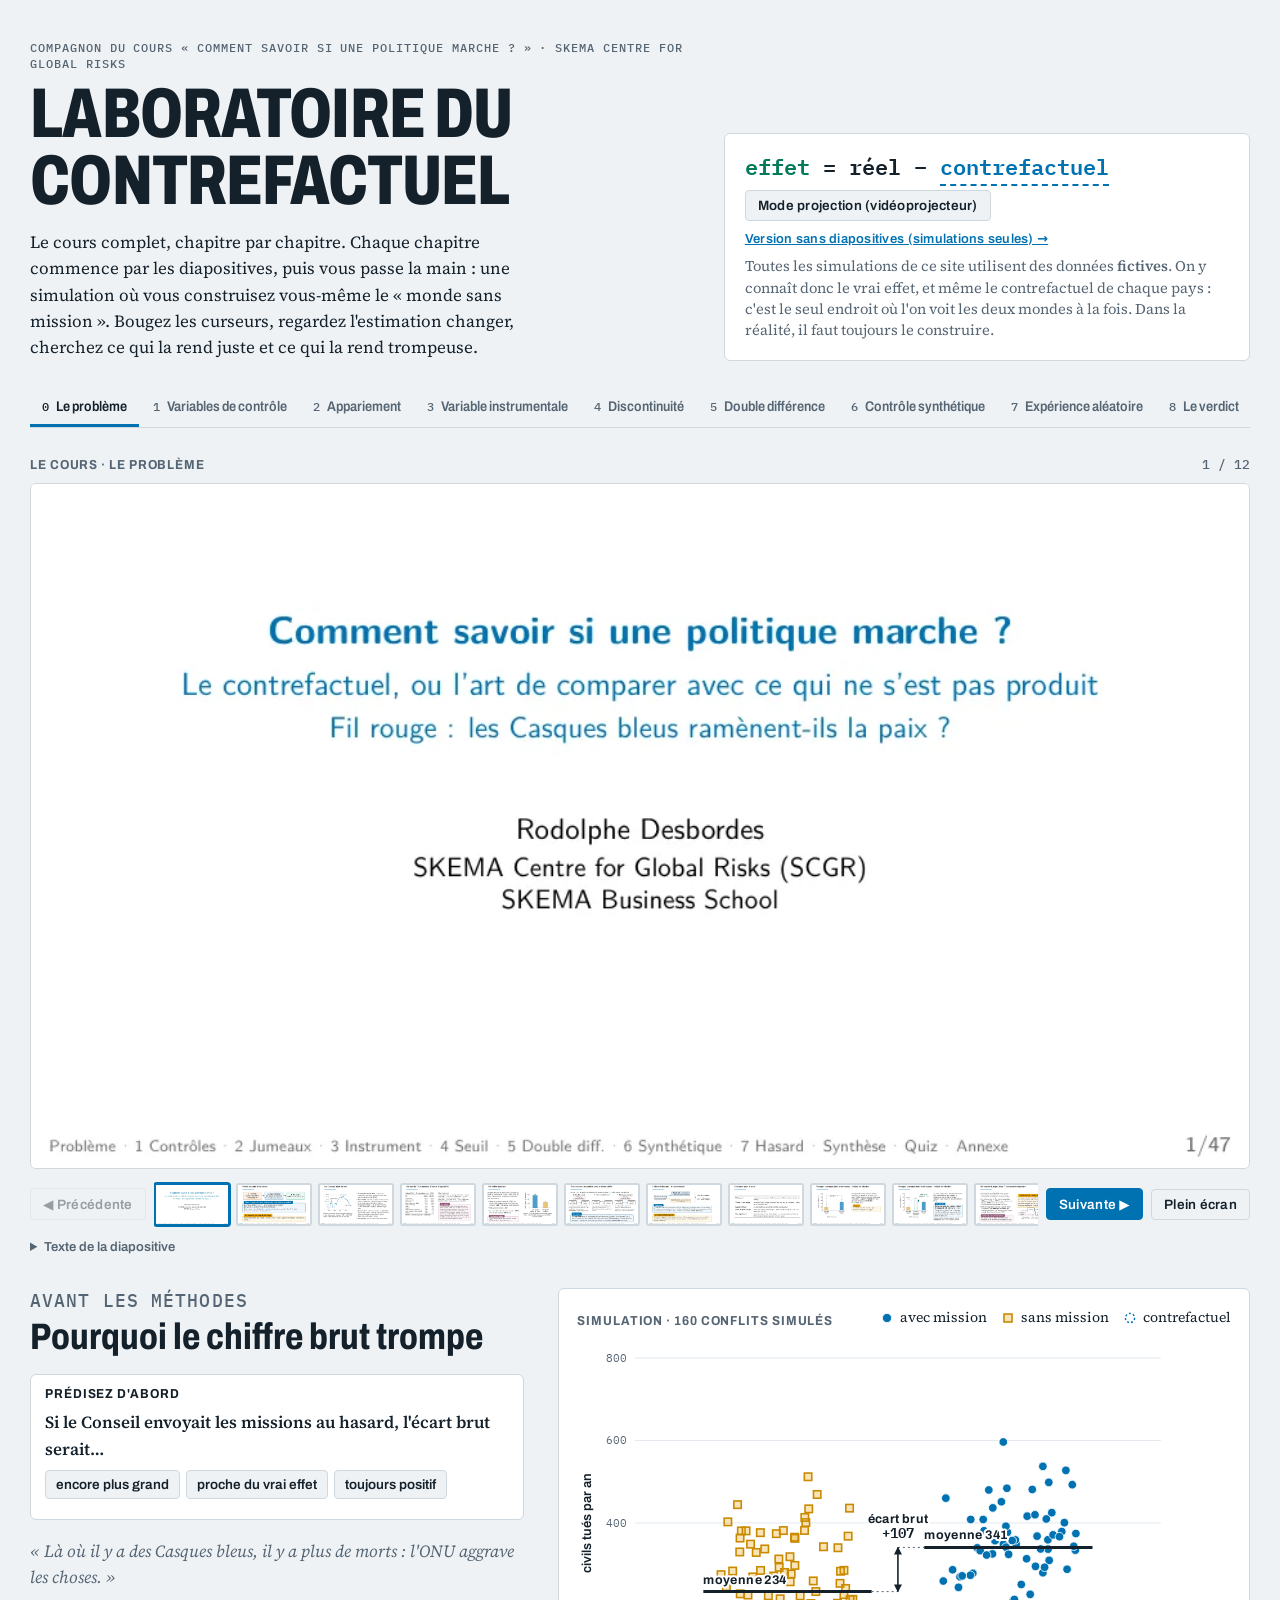
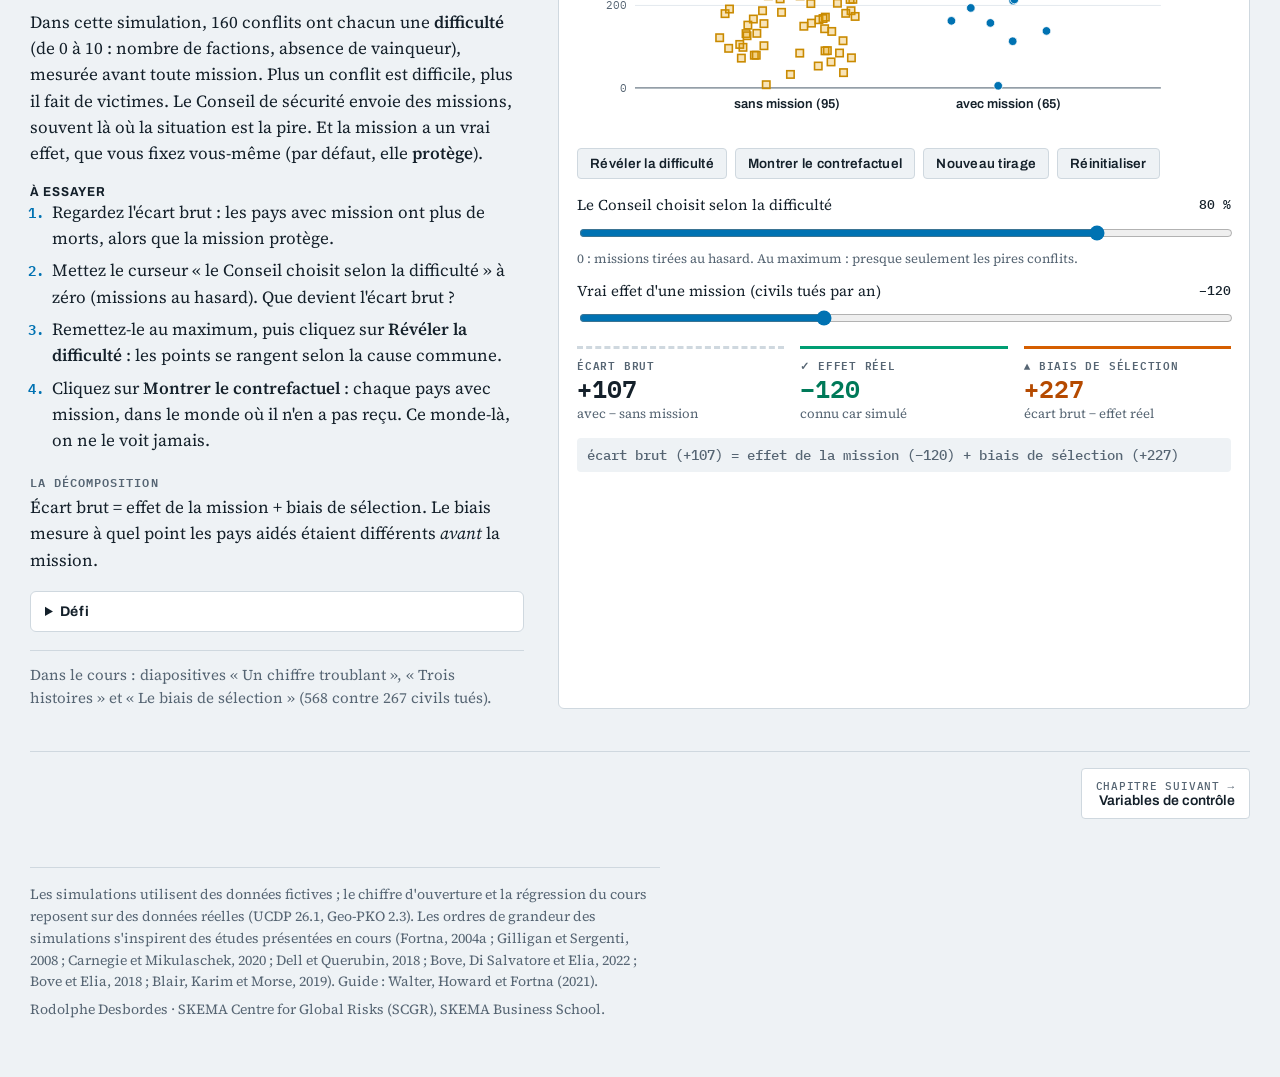
==== commit fbced0f2: "Cours du 28 novembre 2026 : contexte, Mali, Bamako retiré, méthodes 3 et 6 - Diapositives régénérées" ====
--- a/index.html
+++ b/index.html
@@ -427,7 +427,7 @@
     <h2><span class="k">Méthode 3</span>La variable instrumentale&nbsp;: le coup de pouce</h2>
     <div class="predict" data-p="m3"></div>
     <dl class="sheet">
-      <div><dt>Le contrefactuel</dt><dd>Les conflits <b>sans</b> coup de pouce. Ici, le coup de pouce est la rotation au Conseil de sécurité&nbsp;: un des trois sièges africains revient toujours à l'Afrique de l'Ouest, les deux autres tournent entre les autres sous-régions selon un ordre fixé d'avance, et quand la sous-région d'un pays en guerre siège, ce pays reçoit plus de Casques bleus.</dd></div>
+      <div><dt>Le contrefactuel</dt><dd>Les mêmes pays en guerre, aux mois <b>sans</b> coup de pouce. Ici, le coup de pouce est la rotation au Conseil de sécurité&nbsp;: un des trois sièges africains revient toujours à l'Afrique de l'Ouest, les deux autres tournent entre les autres sous-régions selon un ordre fixé d'avance, et quand la sous-région d'un pays en guerre siège, la mission déjà présente dans ce pays reçoit en moyenne plus de Casques bleus.</dd></div>
       <div><dt>Les trois conditions</dt><dd>(1) Le coup de pouce équivaut à un tirage au sort&nbsp;: sans lien avec les facteurs cachés. (2) Il change vraiment le nombre de soldats. (3) Il n'agit sur les violences <b>que</b> par les soldats.</dd></div>
       <div class="trap"><dt>Ce qui pourrait tromper</dt><dd>Un coup de pouce trop faible (estimation très instable), ou un lien direct interdit&nbsp;: siéger au Conseil apporte aussi des sanctions ou de l'aide.</dd></div>
     </dl>
@@ -581,12 +581,12 @@
   <div class="lab">
     <div class="labhead"><div class="h3">Simulation · un pays traité, sept pays dans le réservoir</div>
       <div class="legend"><span><svg width="26" height="12"><line x1="1" y1="6" x2="25" y2="6" class="ln-t"/><circle cx="13" cy="6" r="4" class="mk-t"/></svg>pays traité</span><span><svg width="26" height="12"><line x1="1" y1="6" x2="25" y2="6" class="ln-c"/><rect x="9.5" y="2.5" width="7" height="7" class="mk-c"/></svg>pays synthétique</span><span><svg width="26" height="12"><line x1="1" y1="6" x2="25" y2="6" class="ln-pool" style="opacity:.8"/></svg>réservoir</span></div></div>
-    <div class="chartbox"><svg class="chart" id="c6" role="img" aria-label="PIB par habitant du pays traité et de son jumeau synthétique"></svg></div>
+    <div class="chartbox"><svg class="chart" id="c6" role="img" aria-label="Morts liées au conflit (indice) du pays traité et de son jumeau synthétique"></svg></div>
     <div class="weights" id="w6"></div>
     <div class="btns"><button class="btn primary" id="b6o">Laisser l'algorithme choisir</button><button class="btn" id="b6e">Poids égaux</button><button class="btn" id="b6p">Lancer les placebos</button><button class="btn" id="b6n">Nouveau tirage</button><button class="btn" data-reset="m6">Réinitialiser</button></div>
     <div class="controls">
       <div class="ctl"><label for="s6t">Vrai effet de la mission (points d'indice)</label><output id="o6t"></output><input type="range" id="s6t" min="-15" max="15" step="1" value="-8"></div>
-      <label class="chk"><input type="checkbox" id="k6o"> Un autre choc frappe le pays la même année (−10)</label>
+      <label class="chk"><input type="checkbox" id="k6o"> Un autre choc frappe le pays la même année (−10, par exemple un cessez-le-feu)</label>
     </div>
     <div class="readouts">
       <div class="ro" id="ro6a"><div class="k">Ajustement avant</div><div class="v" id="r6a"></div><div class="note" id="n6a"></div></div>
@@ -1022,7 +1022,7 @@
   const syn=Array.from({length:Y},(_,t)=>M6.don.reduce((a,dn,k)=>a+wn[k]*dn[t],0));
   const all=[...tr,...syn,...M6.don.flat()],y0=Math.floor(Math.min(...all)/10)*10,y1=Math.ceil(Math.max(...all)/10)*10;
   const yr=t=>1990+t;
-  const F=frame(svg,{W,H,x:[1990,2014],y:[y0,y1],xt:[1990,1995,2000,2005,2010],xf:String,xl:"année",yl:"PIB par habitant (indice)",clearPts:true});
+  const F=frame(svg,{W,H,x:[1990,2014],y:[y0,y1],xt:[1990,1995,2000,2005,2010],xf:String,xl:"année",yl:"morts liées au conflit (indice)",clearPts:true});
   M6.don.forEach(dn=>path(F.under,dn.map((v,t)=>[F.sx(yr(t)),F.sy(v)]),"ln-pool"));
   S("rect",{x:F.sx(2001.5),y:F.yt,width:F.xr-F.sx(2001.5),height:F.yb-F.yt,class:"band"},F.under);
   ln(F.over,F.sx(2001.5),F.yt,F.sx(2001.5),F.yb,"cut");tx(F.over,"arrivée de la mission",F.sx(2001.5)+5,F.yt+12,"lbl-b");
@@ -1114,20 +1114,20 @@
 
 /* ===================== Diapositives ===================== */
 const WITH_SLIDES=true;
-const ALT={"1": "Comment savoir si une politique marche ? Le contrefactuel, ou l’art de comparer avec ce qui ne s’est pas produit Fil rouge : les Casques bleus ramènent-ils la paix ? Rodolphe Desbordes SKEMA Centre for Global Risks (SCGR) SKEMA Business School 1/44", "2": "Feuille de route de la séance 1. Le piège pourquoi les chiffres bruts trompent 2. Sept méthodes sept façons de construire le « monde sans mission » 3. Le verdict l’ONU est-elle utile ? quiz Pour chaque méthode, toujours les trois mêmes questions (1) À quoi compare-t-on ? (2) Pourquoi est-ce crédible ? (3) Qu’est-ce qui pourrait la rendre trompeuse ? Code couleur : l’encadré bleu Le contrefactuel répond aux questions 1 et 2 ; le violet, Ce qui pourrait tromper, à la question 3. La question qui sert de fil rouge On entend souvent que l’ONU « ne sert à rien », voire « aggrave les choses ». Comment le vérifier ? 2/44", "3": "Les pays africains en conflit armé (au moins 25 morts au combat dans l’année), 2000–2024 (33 pays). Chaque année, combien de civils sont tués délibérément ? Avec une grande mission de l’ONU (au moins 1 000 Casques bleus en moyenne sur l’année) : 568 civils tués par an en moyenne Sans grande mission : 267 Au moins 25 civils tués dans l’année : 90 % des cas avec mission, 58 % sans Conclusion hâtive « Les Casques bleus aggravent les choses : l’ONU ne sert à rien, voire nuit. » civils tués par an (moyenne) Un chiffre troublant 600 568 400 267 200 0 avec grande mission de l’ONU sans grande mission Sources : UCDP (événements géolocalisés, version 26.1) ; Geo-PKO 2.3 (déploiements de l’ONU). Calcul de l’auteur. 3/44", "4": "Trois histoires compatibles avec le même chiffre Lecture : A → B signifie « A influence B », dans un sens ou dans l’autre (hausse ou baisse). 1. Un effet causal 2. Une causalité inverse 3. Une cause commune difficulté du conflit mission de l’ONU massacres de civils Les Casques bleus réduisent-ils les massacres, ou les augmentent-ils ? C’est l’effet à mesurer. mission de l’ONU massacres de civils Les massacres influencent l’envoi des Casques bleus : le Conseil de sécurité les envoie là où l’on tue. mission de l’ONU massacres de civils La difficulté du conflit (guerre longue, sans vainqueur) attire les missions et fait des victimes : d’où une corrélation. La leçon Une corrélation ne dit pas laquelle de ces histoires est la bonne. Si les histoires 2 ou 3 sont à l’œuvre, on peut observer 568 civils tués contre 267 même si les Casques bleus les protègent : les pays qui reçoivent une mission ne sont pas comparables aux autres. 4/44", "5": "L’idée clé du cours : le contrefactuel Monde réel : une mission → 568 civils tués (moyenne) Un pays en guerre une année donnée Contrefactuel : pas de mission → ? civils tués effet de la mission = réel − contrefactuel Définition Le contrefactuel, c’est ce qui serait arrivé au même pays, au même moment, sans la mission. Le problème fondamental On n’observe jamais les deux mondes à la fois : il faut construire un contrefactuel crédible. Les 267 morts des pays sans mission n’en sont pas un : ce sont d’autres pays, dans une situation différente. 5/44", "6": "Cinq mots pour la suite Traitement ce dont on veut mesurer l’effet (souvent, ici, l’envoi d’une mission de l’ONU) Traités / non-traités les unités (pays, villages, hameaux) qui ont reçu le traitement / celles qui ne l’ont pas reçu Groupe témoin les non-traités qui servent de point de comparaison Point de pourcentage l’écart entre deux pourcentages : passer de 20 % à 30 %, c’est +10 points (et +50 %) Non significatif écart qui pourrait être dû au hasard : on ne peut pas conclure à un effet, ce qui ne prouve pas qu’il n’y en a aucun 6/44", "7": "Pourquoi la comparaison brute trompe : le biais de sélection risque de rechute (%) 100 effet de la mission : −15 écart brut +30 80 sélection +45 65 60 50 À vous La mission fait-elle rechuter ? Que faudrait-il savoir pour en juger ? 40 20 0 Prenons un autre résultat, la reprise de la guerre après un cessez-le-feu, avec des chiffres illustratifs. Les pays avec mission rechutent plus : 50 % contre 20 %. 20 pays sans mission les mêmes, sans mission (imaginé) pays avec mission Chiffres illustratifs. 7/44", "8": "Pourquoi la comparaison brute trompe : le biais de sélection risque de rechute (%) 100 effet de la mission : −15 écart brut +30 80 sélection +45 65 60 50 40 20 0 La bonne comparaison : les pays avec mission face à eux-mêmes sans mission. Ils partaient de plus loin (guerre longue, indécise) : sans mission, ils auraient rechuté à 65 %. La réponse Pour ces pays, la mission réduit le risque de 15 points (65 → 50). 20 pays sans mission les mêmes, sans mission (imaginé) Chiffres illustratifs. pays avec mission L’écart brut (+30) le cache : il ajoute à cet effet les différences entre pays (+45), qui ne doivent rien à la mission : c’est le biais de sélection. La barre du milieu ne s’observe jamais : c’est le contrefactuel. Tout le cours consiste à l’estimer. 7/44", "9": "Où vont les Casques bleus ? Les données répondent Le Conseil de sécurité décide au cas par cas : Mozambique, Sierra Leone oui ; Cachemire, Tchétchénie non (Gilligan et Stedman, 2003) Les missions vont vers les guerres meurtrières (Gilligan et Stedman, 2003) et sans vainqueur net (Fortna, 2004a), moins là où l’armée gouvernementale est puissante (les deux) Dans les crises internationales, la gravité prédit l’action de l’ONU mieux que les intérêts des membres permanents, qui agissent surtout comme un frein (Beardsley et Schmidt, 2012) Histoire 3 : une cause commune Une guerre longue, meurtrière, sans vainqueur attire les missions et rend la paix plus fragile. Histoires 2 et 3 : Fortna (2004b) « Comme on envoie plus de policiers dans les quartiers où la criminalité est forte, les Casques bleus sont peut-être envoyés là où la paix risque le plus de s’effondrer. » (trad.) violence mission attire ? Flèche pleine : l’effet cherché. Flèche en tirets : ce qui le brouille. 8/44", "10": "La boîte à outils : d’où vient le contrefactuel ? Méthode Le contrefactuel, c’est. . . Application 1. Variables de contrôle les pays sans mission au même profil mesuré Fortna (2004a) 2. Appariement un jumeau choisi pour chaque pays traité Gilligan et Sergenti 3. Variable instrumentale les cas sans le « coup de pouce » extérieur Conseil de sécurité 4. Discontinuité les unités juste de l’autre côté d’un seuil Viêt Nam (Sahel : un piège) 5. Double différence l’évolution des non-traités, même période Soudan du Sud 6. Contrôle synthétique une combinaison de pays qui imitait le pays traité avant 11 pays hôtes 7. Expérience aléatoire un groupe témoin tiré au sort Liberia ; Bamako Colonne de droite : les applications vues en cours. Lecture conseillée : la revue de Walter, Howard et Fortna (2021). 9/44", "11": "risque de rechute (%) Méthode 1 : les variables de contrôle (comparer à profil égal) 1. Comparaison brute 100 80 60 40 20 0 50 20 avec mission sans mission 2. À difficulté égale À vous : les pays avec mission rechutent plus avec mission(50 %sans mission contre 20 %, comme 80 plus haut). Si l’on 65 compare des conflits de même difficulté, qui 40 20 rechute le plus ? 10 5 conflits faciles 10 % des avec 80 % des sans conflits moyens 20 % des avec 10 % des sans conflits difficiles 70 % des avec 10 % des sans Chiffres illustratifs. Sous chaque groupe : la part des pays avec mission, puis sans mission, qui s’y trouvent. 10/44", "12": "risque de rechute (%) Méthode 1 : les variables de contrôle (comparer à profil égal) 1. Comparaison brute 100 80 60 40 20 0 50 20 avec mission sans mission 2. À difficulté égale À vous : les pays avec mission rechutent plus avec mission(50 %sans mission contre 20 %, comme 80 plus haut). Si l’on 65 compare des conflits de même difficulté, qui 40 20 rechute le plus ? 10 5 conflits faciles 10 % des avec 80 % des sans conflits moyens 20 % des avec 10 % des sans conflits difficiles 70 % des avec 10 % des sans Chiffres illustratifs. Sous chaque groupe : la part des pays avec mission, puis sans mission, qui s’y trouvent. Le renversement Dans chaque groupe, les pays avec mission rechutent moins. Au total, ils rechutent plus, car ils sont surtout dans le groupe difficile. Contrefactuel : les pays sans mission de même difficulté. 10/44", "13": "risque de rechute (%) Méthode 1 : les variables de contrôle (comparer à profil égal) 1. Comparaison brute 100 80 60 40 20 0 50 20 avec mission sans mission 2. À difficulté égale À vous : les pays avec mission rechutent plus avec mission(50 %sans mission contre 20 %, comme 80 plus haut). Si l’on 65 compare des conflits de même difficulté, qui 40 20 rechute le plus ? 10 5 conflits faciles 10 % des avec 80 % des sans conflits moyens 20 % des avec 10 % des sans conflits difficiles 70 % des avec 10 % des sans Le calcul (chiffres illustratifs) avec mission 0,1 × 5 + 0,2 × 20 + 0,7 × 65 = 50 sans mission 0,8 × 10 + 0,1 × 40 + 0,1 × 80 = 20 contrefactuel 0,1 × 10 + 0,2 × 40 + 0,7 × 80 = 65 Contrefactuel : les parts des pays avec mission, les risques des pays sans. Écart brut +30 = sélection +45 + effet −15, comme pour le biais de sélection. 10/44", "14": "Application : Fortna (2004a), la paix après les guerres civiles La question : Une mission de paix réduit-elle le risque qu’une guerre civile reprenne ? Fortna (2004a), guerres civiles 115 périodes de paix après des guerres civiles (1944–1997), missions dans 41 cas. Comparaison brute : rechute dans 39 % des cas avec mission, 42 % sans. Aucune différence apparente. À caractéristiques égales : le risque de rechute est plus que divisé par deux ; après la guerre froide, divisé par 3 à 6. Même méthode, données mensuelles (Hultman, Kathman et Shannon, 2013 et 2014). D’après leurs calculs (des prévisions, non des chiffres observés ; celles de 2013 sont contestées : voir plus loin) : environ 106 civils tués par mois sans soldats, moins de 2 avec 8 000 ; environ 22 morts au combat par mois et par paire gouvernement–rebelles sans soldats, 6 avec 10 000. Le contrefactuel Les pays sans mission au même profil. Ce n’est crédible que si l’on a mesuré tout ce qui favorise à la fois l’envoi d’une mission et la rechute. 11/44", "15": "La limite : ce que l’on ne mesure pas volonté de paix (non mesurée) mission paix durable ? Si les belligérants qui veulent vraiment la paix acceptent plus volontiers une mission, une partie de la paix observée leur revient, pas aux Casques bleus. On ne peut tenir constant que ce que l’on mesure (sauf ce qui ne change pas dans le temps, si l’on suit chaque pays : méthode 5) Kocher (2014, document de travail), sur les mêmes données : la violence contre les civils était déjà faible ou baissait déjà avant l’arrivée des Casques bleus ; dans les seuls conflits avec mission, aucun effet mesurable, sans preuve d’inutilité (lecture contestée par Hultman et al., 2015) Ce qui pourrait tromper « À caractéristiques égales » signifie toujours « à caractéristiques mesurées égales ». Le reste du cours cherche des contrefactuels qui ne dépendent pas de tout mesurer. 12/44", "19": "Méthode 2 : l’appariement (matching), un jumeau pour chaque pays Pour chaque pays avec mission, on cherche un pays sans mission qui lui ressemblait avant, puis on compare la suite. (Exemple fictif.) Avant : la guerre qui vient de finir Après : la guerre durée morts un camp a-t-il gagné ? reprend-elle ? Pays A, mission 9 ans 40 000 non non son jumeau A’ 8 ans 45 000 non oui Pays B, mission 3 ans 5 000 oui non son jumeau B’ 3 ans 6 000 oui non Pays C, mission 15 ans 90 000 non oui son jumeau C’ 14 ans 100 000 non oui Pays D, mission 20 ans 300 000 non sans jumeau : écarté Le calcul Avec mission : la guerre reprend dans 1 cas sur 3. Chez les jumeaux : 2 sur 3. Effet : −33 points, valable pour A, B et C, pas pour D. Le contrefactuel Le jumeau. Même hypothèse que la méthode 1 (tout ce qui compte est mesuré), mais on ne compare que des cas vraiment voisins, sans supposer de ligne droite. 14/44", "20": "Application : les interventions de l’ONU, avec jumeaux La question : L’ONU fait-elle durer la paix ? Aide-t-elle à finir les guerres ? Gilligan et Sergenti (2008), conflits de l’après-guerre froide sans appariement avec appariement Après la guerre : risque de rechute −70 % −86 % Pendant la guerre : chances de paix × 2,9 pas d’effet démontré Sans jumeaux, on trouve un effet plus faible après la guerre et bien plus fort pendant. Leur formule « L’ONU est très bonne pour maintenir la paix. Elle ne l’est pas pour mener la guerre. » (trad.) Autrement dit : elle ne sait pas imposer la paix en plein combat. Ce qui pourrait tromper King et Zeng (2007), sur Doyle et Sambanis (2000) : aucun pays aidé n’a d’équivalent, donc on extrapole. Un terme de plus (mission × durée de la guerre) change la conclusion, et les deux modèles collent aussi bien aux données. 15/44", "21": "Méthode 3 : la variable instrumentale (IV) Définition Un instrument est un facteur extérieur qui donne à certains pays plus de Casques bleus, comme un tirage au sort, sans agir lui-même sur les violences : un « coup de pouce ». × instrument (coup de pouce) (1) aucun lien (2) agit facteurs cachés nombre de Casques bleus civils tués × (3) interdit : aucun lien direct Trois conditions (1) Il équivaut à un tirage au sort : sans lien avec les facteurs cachés. 16/44", "22": "Méthode 3 : la variable instrumentale (IV) Définition Un instrument est un facteur extérieur qui donne à certains pays plus de Casques bleus, comme un tirage au sort, sans agir lui-même sur les violences : un « coup de pouce ». × instrument (coup de pouce) (1) aucun lien (2) agit facteurs cachés nombre de Casques bleus civils tués × (3) interdit : aucun lien direct Trois conditions (1) Il équivaut à un tirage au sort : sans lien avec les facteurs cachés. (2) Il change vraiment le nombre de Casques bleus. 16/44", "23": "Méthode 3 : la variable instrumentale (IV) Définition Un instrument est un facteur extérieur qui donne à certains pays plus de Casques bleus, comme un tirage au sort, sans agir lui-même sur les violences : un « coup de pouce ». × instrument (coup de pouce) (1) aucun lien (2) agit facteurs cachés nombre de Casques bleus civils tués × (3) interdit : aucun lien direct Trois conditions (1) Il équivaut à un tirage au sort : sans lien avec les facteurs cachés. (2) Il change vraiment le nombre de Casques bleus. (3) Il n’agit sur les violences que via les Casques bleus. 16/44", "24": "Comment l’instrument mesure l’effet : un calcul en deux étapes Conflits avec coup de pouce contre conflits sans Étape 1 +600 Casques bleus Étape 2 −30 civils tués par mois Effet = −30 600 , soit −5 civils tués par mois pour 100 Casques bleus Ordres de grandeur arrondis de Carnegie et Mikulaschek (2020). On compare les conflits avec et sans coup de pouce. Pris un à un, ils diffèrent ; mais le coup de pouce tombe sans rapport avec leur situation : en moyenne, les deux groupes se ressemblent Si le coup de pouce n’agit qu’à travers les soldats (condition 3), l’écart de victimes leur est dû : on le rapporte au nombre de soldats ajoutés Le contrefactuel Les conflits sans coup de pouce : comparables en moyenne, puisque le coup de pouce tombe comme un tirage au sort. 17/44", "25": "Application : la rotation au Conseil de sécurité La question : Davantage de Casques bleus, est-ce moins de civils tués ? Carnegie et Mikulaschek (2020), guerres civiles d’Afrique (hors Afrique de l’Ouest), 1989–2014 : Trois des quinze sièges du Conseil reviennent à l’Afrique : l’un toujours à l’Afrique de l’Ouest, les deux autres tournent entre sous-régions selon un ordre fixé d’avance Quand la sous-région d’un pays en guerre siège au Conseil, son représentant plaide pour lui : environ 600 Casques bleus de plus Cet ordre ne dépend pas de la situation du pays : c’est le coup de pouce, comme un tirage au sort Résultat Pour 100 Casques bleus de plus : environ 3 à 5 civils tués de moins par mois ; la comparaison simple ne trouvait rien de net. Effet pour les missions que le calendrier renforce ; selon la version de travail, sur la violence des rebelles, pas sur celle de l’État. Ce qui pourrait tromper : la même sous-région peut aussi obtenir des sanctions ou de l’aide, qui joueraient sans passer par les Casques bleus. Avec 23 pays, le chiffre reste approximatif. 18/44", "26": "Méthode 4 : la discontinuité (comparer de part et d’autre d’un seuil) 1 2 3 4 5 0 0,5 1 saut seuil (2,5) arrondi à 2 plus de frappes arrondi à 3 moins de frappes note de sécurité du hameau avant arrondi (1 = peu sûr, 5 = sûr) part des hameaux bombardés Chaque point : des hameaux de même note. Zone ombrée : hameaux presque identiques, de part et d’autre du seuil. Données simulées. Une règle fondée sur un seuil décide qui est traité, ou rend le traitement bien plus probable Juste en dessous et juste au-dessus, les unités sont presque identiques Seul le traitement change brusquement Le contrefactuel Les unités juste de l’autre côté du seuil : presque identiques, elles ne diffèrent que par le traitement. 19/44", "27": "Application : les bombardements américains au Viêt Nam La question : Bombarder un hameau affaiblit-il la guérilla viêt-cong, ou la renforce-t-il ? Dell et Querubin (2018) : Dès 1970, un algorithme note la sécurité de chaque hameau (169 questions) ; les plus mal notés sont davantage bombardés Les 19 sous-notes sont arrondies (4,4999 donne 4 ; 4,5001 donne 5). De deux hameaux presque identiques, l’un est plus bombardé par le seul effet de l’arrondi Résultats Juste sous le seuil : +5,4 points de mois frappés (air ou artillerie) au trimestre suivant (moyenne 28 %). Bombarder au niveau moyen plutôt que pas du tout : guérilla viêt-cong locale active +27 points ; impôt levé par l’administration −25 points. La réponse Les frappes renforcent la guérilla et affaiblissent l’État sud-vietnamien : l’inverse de l’effet recherché. Ce qui pourrait tromper : si l’on pouvait tricher sur la note, les hameaux de part et d’autre ne seraient plus comparables (peu probable ici : les enquêteurs ignoraient la formule). Et le résultat ne vaut que près du seuil. 20/44", "28": "Et pour les Casques bleus ? Une discontinuité fragile part prévue des zones où éclate une violence communautaire (par mois) La question : La présence de Casques bleus réduit-elle la violence entre communautés ? Nomikos (2025) : zones de 10 km dans une bande de 100 km de part et d’autre de la frontière Mali–Burkina Faso, 2014–2020. Côté malien, la mission de l’ONU (MINUSMA) patrouille ; côté burkinabè, non. 0,4 0,32 0,2 0,15 Une discontinuité à manier avec prudence 0 côté Burkina Faso côté Mali (pas de mission) (mission de l’ONU) La frontière sépare aussi deux États : armée, police, politique ; le Burkina connaît son propre conflit depuis 2015. Le « traitement » n’est pas seulement la mission. La leçon Une bonne discontinuité ne change qu’une seule chose au seuil. 21/44", "29": "se sentir en sécurité (%) Méthode 5 : la double différence (difference-in-differences) 60 ion 50 iss cm 20 effet +12 contrefactuel 40 30 1re diff. : +17 e av Première différence : comtés avec mission, avant et après : +17 points. Mais tout a pu changer entre-temps sans mission avant 2e diff. : +5 après Chiffres illustratifs. 22/44", "30": "se sentir en sécurité (%) Méthode 5 : la double différence (difference-in-differences) 60 ion 50 iss cm contrefactuel 40 30 20 1re diff. : +17 e av sans mission avant 2e diff. : +5 effet +12 Première différence : comtés avec mission, avant et après : +17 points. Mais tout a pu changer entre-temps Seconde différence : comtés sans mission, même période : +5 points, ce qui aurait changé de toute façon après Chiffres illustratifs. 22/44", "31": "se sentir en sécurité (%) Méthode 5 : la double différence (difference-in-differences) 60 ion 50 iss cm contrefactuel 40 30 20 1re diff. : +17 e av sans mission avant 2e diff. : +5 après Chiffres illustratifs. effet +12 Première différence : comtés avec mission, avant et après : +17 points. Mais tout a pu changer entre-temps Seconde différence : comtés sans mission, même période : +5 points, ce qui aurait changé de toute façon L’effet : l’écart entre les deux évolutions : 17 − 5 = +12 points Le contrefactuel Sans la mission, les comtés traités auraient évolué comme les autres (+5) : c’est l’hypothèse des tendances parallèles. 22/44", "32": "Application : Casques bleus et vie quotidienne au Soudan du Sud La question : Les Casques bleus améliorent-ils la vie quotidienne des habitants ? Bove, Di Salvatore et Elia (2022) : Enquête de la Banque mondiale auprès des ménages, 4 vagues (2015–2017), 46 comtés (circonscriptions locales), en pleine guerre On compare l’évolution des comtés où des Casques bleus sont présents avec celle des autres Bon signe : avant le déploiement, la violence évoluait de la même façon dans les deux groupes. Cela rend l’hypothèse crédible, sans la prouver Résultats se sentir en sécurité : +12,5 points avoir travaillé récemment contre un salaire : +7 points nourriture consommée : +28 % par personne Le mécanisme : moins de violence → on ose travailler et commercer → l’économie locale tient. Ce qui pourrait tromper : l’ONU a pu choisir des comtés qui allaient déjà mieux ; et la violence chassée a pu se déplacer chez les voisins. 23/44", "35": "PIB par habitant (indice) Méthode 6 : le contrôle synthétique (un jumeau composite) 150 pays traité synthétique effet On puise dans un réservoir de pays non traités et on les combine (30 % de l’un, 70 % de l’autre. . . ) pour reproduire la trajectoire du pays traité avant le choc 100 début du choc 1960 Quand un seul pays est traité, aucun autre ne lui ressemble parfaitement 1970 1980 année Données simulées. 1990 Le contrefactuel Le « pays synthétique » : s’il suit fidèlement le vrai pays avant, il indique de façon crédible ce qui se serait passé après, à condition qu’aucun autre choc n’ait frappé le pays au même moment. 25/44", "36": "Application : onze pays hôtes de missions La question : Les missions relancent-elles l’économie du pays qui les accueille ? Bove et Elia (2018) Onze pays hôtes, chacun face à un jumeau fait de pays en guerre sans mission. Sept sur onze : pas d’effet détectable ; deux positifs (Angola, Haïti) ; deux négatifs (Éthiopie, Rwanda ; sans preuve que la mission en soit la cause, disent les auteurs). La méthode est née avec le Pays basque : Abadie et Gardeazabal (2003) estiment que le terrorisme d’ETA a laissé le PIB par habitant environ 10 % sous celui de son jumeau synthétique. Ce qui pourrait tromper Pas de bon jumeau pour cinq autres pays. Et un écart peut venir du hasard : on refait le calcul comme si chaque pays du réservoir avait reçu la mission (test placebo) ; si ces faux traitements donnent des écarts aussi grands, l’écart du vrai pays ne prouve rien. 26/44", "40": "Méthode 7 : l’expérience aléatoire (essai randomisé, RCT) 200 villages Le contrefactuel Le groupe témoin, tiré au sort : c’est la méthode de référence, car le hasard équilibre même ce que l’on ne voit pas. tirage 100 traités 100 témoins en moyenne identiques sur tout, mesuré ou non Pas de tirage pour les missions Cela poserait de lourds problèmes éthiques (l’aide doit aller d’abord aux besoins), ce serait politiquement impossible, et il y a trop peu de missions. On peut en revanche tirer au sort des programmes : patrouilles, formations, actions locales. 28/44", "41": "Application : reconstruire la police au Liberia La question : Une police nationale formée peut-elle prendre le relais de l’ONU ? Blair, Karim et Morse (2019) : La mission de l’ONU au Liberia prépare son départ ; la police nationale doit prendre le relais Des patrouilles de policiers formés visitent 36 communautés tirées au sort ; 38 servent de témoins (comtés de Bong, Lofa, Nimba, 14 mois) Résultats Meilleure connaissance de la loi, terres plus sûres ; agressions simples −37 %, violences domestiques −16 % ; crimes graves plus souvent signalés à la police. Mais pas de hausse mesurable de la confiance dans la police, la justice ou l’État. Ce qui pourrait tromper Le contrefactuel est très solide. Le doute porte sur la validité externe : ce qui marche dans trois comtés libériens marche-t-il au Mali ? 29/44", "42": "Expérience : le Casque bleu inspire-t-il confiance ? somme envoyée (francs CFA) La question : Fait-on plus confiance à l’autre communauté quand l’ONU arbitre ? 797 800 600 631 601 400 200 0 personne Casque bleu soldat français qui contrôle l’échange ? Expérience réelle à Bamako (Nomikos, 2022), avec de vrais habitants et de l’argent réel : 512 habitants reçoivent 1 000 francs CFA et peuvent en confier une partie, doublée, à un partenaire touareg (présenté par photo) qui, leur dit-on, décide combien il en rend. Par tirage au sort, on leur annonce que personne, l’ONU ou l’armée française contrôle l’échange et sanctionne un envoi trop faible. Résultat Contrôle par l’ONU : +33 %. Par des soldats français : +5 %, non significatif. Ce que cela dit de l’ONU À pouvoir de sanction égal, l’identité du tiers compte : un arbitre perçu comme impartial inspire plus confiance. 30/44", "46": "crédibilité du contrefactuel Crédibilité et portée : un arbitrage 7. expérience aléatoire 4. discontinuité 5. double différence 6. contrôle synthétique 3. variable instrumentale 2. appariement 1. variables de contrôle portée (généralité de la conclusion) Schéma indicatif, pas une mesure. Les méthodes les plus crédibles portent souvent sur un lieu, un seuil, un programme Les comparaisons entre pays portent sur toutes les missions, mais reposent sur des hypothèses plus fortes D’où la triangulation On combine : si des méthodes aux faiblesses différentes concluent dans le même sens, la conclusion est plus solide, même si chacune mesure l’effet pour des cas différents. 32/44", "49": "L’ONU est-elle inutile, voire nuisible ? Le réquisitoire Ce qu’on lui reproche, à juste titre Des échecs historiques : Rwanda (1994), Srebrenica (1995) Le choléra introduit en Haïti par des Casques bleus (2010) L’exploitation sexuelle : à Monrovia, plus de la moitié des femmes de 18 à 30 ans interrogées ont eu des rapports sexuels contre rémunération, dont plus des trois quarts avec du personnel de l’ONU (Beber et al., 2017) Plus d’observateurs non armés, plus de civils tués (Hultman et al., 2013 : signal de faible engagement, ou sélection ?) La question de méthode Ces faits sont réels. Mais pour juger une politique, il faut son effet moyen face à un contrefactuel, pas ses échecs les plus visibles, ni une comparaison brute. 34/44", "53": "Nos 568 contre 267, passés à la régression civilsit = a + b × missionit + c × civilsi,t−1 + d × combatsi,t−1 + paysi + annéet + erreurit paysi : chaque pays comparé à lui-même ; annéet : chocs communs. Estimation : −261, intervalle de −859 à +336 ; sans le Soudan, +39. Ce que disent nos données Le chiffre brut mesurait surtout la sélection. Le reste ne tient pas : intervalle très large, et il suffit de retirer le Soudan pour inverser le signe. Ni preuve que l’ONU nuit, ni qu’elle protège : il faut un contrefactuel plus crédible (méthodes 3 à 7). −750 −250 250 750 écart avec / sans mission (civils tués par an ; trait : à 95 %) + effets pays et effets année + morts au combat l'année d'avant + civils tués l'année d'avant Écart brut +301 +54 +32 −261 Données réelles : UCDP 26.1, Geo-PKO 2.3 ; Afrique, 2000–2024, 338 années-pays en conflit. 35/44", "54": "Retour à la question : ce que disent les preuves Elle protège Moins de rechutes (méthodes 1 et 2), de victimes civiles (méthode 3 ; résultats de la méthode 1 contestés) et de combats (1) ; une vie quotidienne plus sûre, une économie locale qui tient (5) ; plus de confiance envers l’autre groupe sous contrôle de l’ONU (7). Mais pas partout Aucun effet démontré pour finir une guerre en cours ; peu sur la croissance nationale (méthode 6) ; localement, pas d’effet démontré contre la violence de l’État (Fjelde et al., 2019). Verdict, et nos 568 contre 267 Ni inutile ni miraculeuse. Déployée en nombre, l’ONU aide à maintenir une paix signée ; les meilleures études suggèrent qu’elle protège aussi les civils des rebelles ; on ne trouve pas de preuve qu’elle aide à mettre fin à une guerre. Nos 568 contre 267 n’en disaient rien : les missions vont là où la violence est la pire. 36/44", "55": "Quelle méthode choisir ? Se demander, dans l’ordre Peut-on tirer au sort qui est traité ? Une règle fondée sur un seuil décide-t-elle du traitement ? Un facteur extérieur modifie-t-il le traitement, comme un tirage au sort ? Un seul pays (ou une seule région) est-il traité ? Observe-t-on avant et après, avec des non-traités suivis en même temps ? Sinon : comparer à profil égal, en mesurant tout ce qui compte Méthode → → 7. Expérience aléatoire 4. Discontinuité → 3. Variable instrumentale → → 6. Contrôle synthétique 5. Double différence → 1. Contrôles ou 2. appariement Dans tous les cas Nommer le contrefactuel, son hypothèse clé, et ce qui pourrait la rendre trompeuse. 37/44", "66": "Pour finir Au début du cours : 568 civils tués avec mission, 267 sans. À violence passée égale, l’écart de +301 tombe à +54 : ce chiffre ne disait presque rien de l’effet des Casques bleus. Le bon réflexe Avant tout chiffre, se demander : comparé à quoi ? Pour refaire les simulations vous-mêmes : roddesbordes-dev.github.io/laboratoire-contrefactuel 43/44", "67": "Références Citées dans le cours Walter, Howard et Fortna (2021), « The Extraordinary Relationship between Peacekeeping and Peace », BJPolS 51(4). Abadie et Gardeazabal (2003), American Economic Review 93(1). Beardsley et Schmidt (2012), International Studies Quarterly 56(1). Beber, Gilligan, Guardado et Karim (2017), International Organization 71(1). Blair, Karim et Morse (2019), American Political Science Review 113(3). Blattman, Hartman et Blair (2014), American Political Science Review 108(1). Bove et Elia (2018), CESifo Economic Studies 64(4). Bove, Di Salvatore et Elia (2022), American Journal of Political Science 66(2). Carnegie et Mikulaschek (2020), International Organization 74(4). Dell et Querubin (2018), Quarterly Journal of Economics 133(2). Doyle et Sambanis (2000), American Political Science Review 94(4). Fjelde, Hultman et Nilsson (2019), International Organization 73(1). Fortna (2004a), International Studies Quarterly 48(2) ; (2004b), World Politics 56(4). Gilligan et Sergenti (2008), Quarterly Journal of Political Science 3(2). Gilligan et Stedman (2003), International Studies Review 5(4). Hultman, Kathman et Shannon (2013), AJPS 57(4) ; (2014), APSR 108(4) ; (2015), document de travail, SSRN 2579765. King et Zeng (2007), International Studies Quarterly 51(1). Kocher (2014), document de travail, SSRN 2522997. Kuziemko et Werker (2006), Journal of Political Economy 114(5). Nomikos (2022), Journal of Politics 84(1). Nomikos (2025), Local Peace, International Builders: How UN Peacekeeping Builds Peace from the Bottom Up, Cambridge University Press. Données : UCDP GED et UCDP/PRIO, version 26.1 (Uppsala) ; Geo-PKO 2.3. Pour aller plus loin Bara (2020), European Journal of International Relations 26(4). de Chaisemartin et D’Haultfœuille (2026), Review of Economics and Statistics 108(4). Di Salvatore (2019), American Journal of Political Science 63(4). Fortna et Howard (2008), Annual Review of Political Science 11. 44/44", "68": "Annexe : petit glossaire Contrefactuel : ce qui serait arrivé sans le traitement, aux mêmes unités, au même moment Biais de sélection : écart dû au fait que les traités diffèrent des non-traités avant même le traitement Variable de contrôle : caractéristique mesurée avant le traitement, que l’on tient constante dans la comparaison Instrument : variable qui modifie le traitement comme le ferait un tirage au sort et n’agit sur le résultat qu’à travers lui Tendances parallèles : hypothèse selon laquelle traités et non-traités auraient évolué de la même façon en l’absence de traitement Validité externe : possibilité de transposer un résultat à d’autres lieux et moments Réservoir (donneurs) : pays non traités combinés pour former le jumeau synthétique Appariement : associer à chaque traité un non-traité qui lui ressemblait avant Discontinuité : comparer les unités juste de part et d’autre d’un seuil qui décide du traitement Placebo : faux traitement, attribué à des unités non traitées ou à une date où rien ne s’est passé ; un « effet » comparable à celui du vrai traité est un signal d’alerte Triangulation : confronter des méthodes aux faiblesses différentes 1/2", "69": "Annexe : sources des chiffres 568 contre 267 civils tués par an, 90 % contre 58 % : calcul de l’auteur, UCDP GED et UCDP/PRIO conflits armés (version 26.1), Geo-PKO 2.3 ; Afrique, 2000–2024 ; régression (+301, +54, +32, −261) : mêmes données, erreurs types regroupées par pays 115 périodes de paix, 41 missions, 39 % contre 42 % ; risque réduit de plus de 55 % (divisé par plus de 2), de 70 à 84 % après la guerre froide (divisé par 3 à 6) : Fortna (2004a), Tables 1, 7 et 9 106 contre moins de 2 civils tués (prédictions) : Hultman et al. (2013), p. 885 ; 22 contre 6 morts au combat (prédictions) : Hultman et al. (2014), p. 747 −70 % et −86 %, × 2,9 et effet nul pendant la guerre : Gilligan et Sergenti (2008), Table 7 600 Casques bleus, 3 à 5 civils pour 100 (Table 1), environ 7 avec contrôles, 9 à 15 avec effets fixes année (annexe, Tables A22 et A24) : Carnegie et Mikulaschek (2020) 169 questions, +5,4 points (moyenne 28 %), +27 et −25 points : Dell et Querubin (2018) ; 0,32 contre 0,15 : Nomikos (2025), p. 160 +12,5 points, +7 points, +28 % (+24 unités pour une moyenne de 86) : Bove, Di Salvatore et Elia (2022), Tables 1 et 2 7 sur 11 : Bove et Elia (2018) ; 10 % : Abadie et Gardeazabal (2003) 36 et 38 communautés, −37 % et −16 % : Blair, Karim et Morse (2019) ; 512 habitants, 601, 797, 631 francs CFA : Nomikos (2022), manuscrit accepté Plus de la moitié des femmes de 18 à 30 ans à Monrovia : Beber, Gilligan, Guardado et Karim (2017) Graphiques : les diapositives « Simulation », les schémas des méthodes et les chiffres marqués « illustratifs » sont simulés ; le graphique d’ouverture, les barres Mali–Burkina (Nomikos, 2025) et celles de Bamako (Nomikos, 2022) reposent sur des données réelles. 2/2"};
+const ALT={"1": "Comment savoir si une politique marche ? Le contrefactuel, ou l’art de comparer avec ce qui ne s’est pas produit Fil rouge : les Casques bleus ramènent-ils la paix ? Rodolphe Desbordes SKEMA Centre for Global Risks (SCGR) SKEMA Business School 1/47", "2": "Feuille de route de la séance 1. Le piège pourquoi les chiffres bruts trompent 2. Sept méthodes sept façons de construire le « monde sans mission » 3. Le verdict l’ONU est-elle utile ? quiz Pour chaque méthode, toujours les trois mêmes questions (1) À quoi compare-t-on ? (2) Pourquoi est-ce crédible ? (3) Qu’est-ce qui pourrait la rendre trompeuse ? Code couleur : l’encadré bleu Le contrefactuel répond aux questions 1 et 2 ; le violet, Ce qui pourrait tromper, à la question 3. La question qui sert de fil rouge On entend souvent que l’ONU « ne sert à rien », voire « aggrave les choses ». Comment le vérifier ? 2/47", "3": "Les Casques bleus en bref 1990 2000 2010 2020 0 20 40 60 80 100 120 milliers 1993-94 : 79 000 2015 : 108 000 2026 : 44 000 Militaires et policiers des opérations de maintien de la paix, chaque mois, novembre 1990 – juillet 2026. Source : ONU, Peace and Security Data Hub. 71 opérations depuis 1948 : d’abord des observateurs non armés au Moyen-Orient, puis une force armée à Suez (1956). Qui ? 44 000 militaires et policiers prêtés par leur pays, et 7 300 civils. 7 sur 10 viennent d’Afrique ou d’Asie du Sud (Inde, Népal, Rwanda, Bangladesh en tête) ; 1 sur 10 est une femme. L’ONU rembourse 1 475 $ par personne et par mois. Combien ? 5,1 milliards de dollars en 2026–2027 (8,5 en 2014–2015), moins de 0,2 % des dépenses militaires mondiales ; payés à 26 % par les États-Unis, à 24 % par la Chine. Prix humain : plus de 4 500 morts depuis 1948. 3/47", "4": "Où sont-ils ? Les missions d’hier et d’aujourd’hui Aujourd’hui : 10 opérations (nov. 2026) Où depuis effectifs Centrafrique 2014 12 437 Soudan du Sud 2011 10 312 RD Congo 2010 8 744 Liban (jusqu’à fin 2026) 1978 7 492 Abyei (Soudans) 2011 2 813 Golan 1974 955 Chypre 1964 784 Moyen-Orient (observateurs) 1948 154 Inde, Pakistan (observateurs) 1949 41 Kosovo 1999 12 Effectifs : militaires et policiers, juillet 2026. Hier (sélection) Congo 1960–1964 · Cambodge 1992–1993 · Somalie 1993–1995 · ex-Yougoslavie 1992–1995 · Rwanda 1993–1996 · Sierra Leone 1999–2005 · Liberia 2003–2018 · Haïti 2004–2017 · Darfour 2007–2020 · Mali 2013–2023 · Sahara occidental 1991–2026 Le reflux Plus de deux fois moins de Casques bleus qu’en 2015. Au Mali, l’ONU part fin 2023 à la demande du gouvernement de transition ; restent des forces russes (Wagner depuis fin 2021, puis l’Africa Corps). Sahara occidental : mandat non renouvelé (veto russe, octobre 2026). Faute de paiements, les missions réduisent leurs effectifs d’environ un quart fin 2025 ; les États-Unis doivent à eux seuls près de 3 milliards de dollars (septembre 2026). 4/47", "5": "Un chiffre troublant Les pays africains en conflit armé (au moins 25 morts au combat dans l’année), 2000–2024 (33 pays). Chaque année, combien de civils sont tués délibérément ? Avec une grande mission de l’ONU (au moins 1 000 Casques bleus en moyenne sur l’année) : 568 civils tués par an en moyenne Sans grande mission : 267 Au moins 25 civils tués dans l’année : 90 % des cas avec mission, 58 % sans Conclusion hâtive « Les Casques bleus aggravent les choses : l’ONU ne sert à rien, voire nuit. » avec grande mission de l’ONU sans grande mission 0 200 400 600 568 267 civils tués par an (moyenne) Sources : UCDP (événements géolocalisés, version 26.1) ; Geo-PKO 2.3 (déploiements de l’ONU). Calcul de l’auteur. 5/47", "6": "Trois histoires compatibles avec le même chiffre Lecture : A →B signifie « A influence B » (hausse ou baisse) ; ? : effet inconnu, peut-être nul. 1. Un effet causal difficulté, massacres passés mission de l’ONU massacres actuels Les missions ne dépendent ni des massacres, passés ou actuels, ni de la difficulté : les pays sont comparables, l’écart mesure l’effet. 2. Une causalité inverse mission de l’ONU massacres actuels ? Les massacres actuels influencent l’envoi des Casques bleus : le Conseil de sécurité les envoie là où l’on tue. 3. Une cause commune difficulté, massacres passés mission de l’ONU massacres actuels ? La difficulté du conflit et les massacres passés attirent les missions et annoncent de nouveaux massacres : d’où une corrélation. La leçon Une corrélation ne dit pas laquelle de ces histoires est la bonne. Si les histoires 2 ou 3 sont à l’œuvre, on peut observer 568 civils tués contre 267 même si les Casques bleus les protègent : les pays qui reçoivent une mission ne sont pas comparables aux autres. 6/47", "7": "L’idée clé du cours : le contrefactuel Un pays en guerre une année donnée Monde réel : une mission →568 civils tués (moyenne) Contrefactuel : pas de mission →? civils tués effet de la mission = réel −contrefactuel Définition Le contrefactuel, c’est ce qui serait arrivé au même pays, au même moment, sans la mission. Et « sans » ne veut pas dire « rien » : une force africaine, l’armée d’une autre puissance ou des mercenaires peuvent prendre la place. L’effet se mesure face à cette alternative. Le problème fondamental On n’observe jamais les deux mondes à la fois : il faut construire un contrefactuel crédible. Les 267 morts des pays sans mission n’en sont pas un : ce sont d’autres pays, dans une situation différente. 7/47", "8": "Cinq mots pour la suite Traitement ce dont on veut mesurer l’effet (souvent, ici, l’envoi d’une mission de l’ONU) Traités / non-traités les unités (pays, villages, hameaux) qui ont reçu le traitement / celles qui ne l’ont pas reçu Groupe témoin les non-traités qui servent de point de comparaison Point de pourcentage l’écart entre deux pourcentages : passer de 20 % à 30 %, c’est +10 points (et +50 %) Non significatif écart qui pourrait être dû au hasard : on ne peut pas conclure à un effet, ce qui ne prouve pas qu’il n’y en a aucun 8/47", "9": "Pourquoi la comparaison brute trompe : le biais de sélection pays sans mission pays avec mission 0 20 40 60 80 100 les mêmes, sans mission (imaginé) écart brut +30 sélection +45 effet de la mission : −15 20 65 50 risque de rechute (%) Chiffres illustratifs. Changeons de résultat, avec des chiffres illustratifs. Un cessez-le-feu vient d’être signé ; l’ONU envoie ou non une mission pour le maintenir. La guerre reprend-elle ? Les pays avec mission rechutent plus : 50 % contre 20 %. À vous La mission fait-elle rechuter ? Que faudrait-il savoir pour en juger ? 9/47", "10": "Pourquoi la comparaison brute trompe : le biais de sélection pays sans mission pays avec mission 0 20 40 60 80 100 les mêmes, sans mission (imaginé) écart brut +30 sélection +45 effet de la mission : −15 20 65 50 risque de rechute (%) Chiffres illustratifs. La bonne comparaison : les pays avec mission face à eux-mêmes sans mission. Ils partaient de plus loin (guerre longue, indécise) : sans mission, ils auraient rechuté à 65 %. La réponse Pour ces pays, la mission réduit le risque de 15 points (65 →50). L’écart brut (+30) le cache : il ajoute à cet effet les différences entre pays (+45), qui ne doivent rien à la mission : c’est le biais de sélection. La barre du milieu ne s’observe jamais : c’est le contrefactuel. Tout le cours consiste à l’estimer. 9/47", "11": "Où vont les Casques bleus ? Les données répondent Le Conseil de sécurité décide au cas par cas : Mozambique, Sierra Leone oui ; Cachemire, Tchétchénie non (Gilligan et Stedman, 2003) Les missions vont vers les guerres meurtrières (Gilligan et Stedman, 2003) et sans vainqueur net (Fortna, 2004a), moins là où l’armée gouvernementale est puissante (les deux) Dans les crises internationales, la gravité prédit l’action de l’ONU mieux que les intérêts des membres permanents, qui agissent surtout comme un frein (Beardsley et Schmidt, 2012) Histoire 3 : une cause commune Une guerre longue, déjà meurtrière, sans vainqueur attire les missions et fragilise la paix. Histoires 2 et 3 : Fortna (2004b) « Comme on envoie plus de policiers dans les quartiers où la criminalité est forte, les Casques bleus sont peut-être envoyés là où la paix risque le plus de s’effondrer. » (trad.) violence passée mission violence actuelle attire (3) annonce (3) attire (2) ? Flèche pleine : l’effet cherché. Flèche en tirets : ce qui le brouille. 10/47", "12": "La boîte à outils : d’où vient le contrefactuel ? Méthode Le contrefactuel, c’est. . . Application 1. Variables de contrôle les pays sans mission au même profil mesuré Fortna (2004a) 2. Appariement un jumeau choisi pour chaque pays traité Gilligan et Sergenti 3. Variable instrumentale les cas sans le « coup de pouce » extérieur Conseil de sécurité 4. Discontinuité les unités juste de l’autre côté d’un seuil Viêt Nam (Sahel : un piège) 5. Double différence l’évolution des non-traités, même période Soudan du Sud 6. Contrôle synthétique une combinaison de pays qui imitait le pays traité avant 11 pays hôtes 7. Expérience aléatoire un groupe témoin tiré au sort Liberia Colonne de droite : les applications vues en cours. Lecture conseillée : la revue de Walter, Howard et Fortna (2021). 11/47", "13": "Méthode 1 : les variables de contrôle (comparer à profil égal) avec mission sans mission 0 20 40 60 80 100 50 20 risque de rechute (%) 1. Comparaison brute conflits faciles 10 % des avec 80 % des sans conflits moyens 20 % des avec 10 % des sans conflits difficiles 70 % des avec 10 % des sans 5 20 65 10 40 80 2. À difficulté égale avec mission sans mission À vous : les pays avec mission rechutent plus (50 % contre 20 %, comme plus haut). Si l’on compare des conflits de même difficulté, qui rechute le plus ? Chiffres illustratifs. Sous chaque groupe : la part des pays avec mission, puis sans mission, qui s’y trouvent. 12/47", "14": "Méthode 1 : les variables de contrôle (comparer à profil égal) avec mission sans mission 0 20 40 60 80 100 50 20 risque de rechute (%) 1. Comparaison brute conflits faciles 10 % des avec 80 % des sans conflits moyens 20 % des avec 10 % des sans conflits difficiles 70 % des avec 10 % des sans 5 20 65 10 40 80 2. À difficulté égale avec mission sans mission À vous : les pays avec mission rechutent plus (50 % contre 20 %, comme plus haut). Si l’on compare des conflits de même difficulté, qui rechute le plus ? Chiffres illustratifs. Sous chaque groupe : la part des pays avec mission, puis sans mission, qui s’y trouvent. Le renversement Dans chaque groupe, les pays avec mission rechutent moins. Au total, ils rechutent plus, car ils sont surtout dans le groupe difficile. Contrefactuel : les pays sans mission de même difficulté. 12/47", "15": "Méthode 1 : les variables de contrôle (comparer à profil égal) avec mission sans mission 0 20 40 60 80 100 50 20 risque de rechute (%) 1. Comparaison brute conflits faciles 10 % des avec 80 % des sans conflits moyens 20 % des avec 10 % des sans conflits difficiles 70 % des avec 10 % des sans 5 20 65 10 40 80 2. À difficulté égale avec mission sans mission À vous : les pays avec mission rechutent plus (50 % contre 20 %, comme plus haut). Si l’on compare des conflits de même difficulté, qui rechute le plus ? Le calcul (chiffres illustratifs) avec mission 0,1 × 5 + 0,2 × 20 + 0,7 × 65 = 50 sans mission 0,8 × 10 + 0,1 × 40 + 0,1 × 80 = 20 contrefactuel 0,1 × 10 + 0,2 × 40 + 0,7 × 80 = 65 Contrefactuel : les parts des pays avec mission, les risques des pays sans. Écart brut +30 = sélection +45 + effet −15, comme pour le biais de sélection. 12/47", "16": "Application : Fortna (2004a), la paix après les guerres civiles La question : Une mission de paix réduit-elle le risque qu’une guerre civile reprenne ? Fortna (2004a), guerres civiles 115 périodes de paix après des guerres civiles (1944–1997), missions dans 41 cas. Comparaison brute : rechute dans 39 % des cas avec mission, 42 % sans. Aucune différence apparente. À caractéristiques égales : le risque de rechute est plus que divisé par deux ; après la guerre froide, divisé par 3 à 6. Même méthode, données mensuelles (Hultman, Kathman et Shannon, 2013 et 2014). D’après leurs calculs (des prévisions, non des chiffres observés ; celles de 2013 sont contestées : voir plus loin) : environ 106 civils tués par mois sans soldats, moins de 2 avec 8 000 ; environ 22 morts au combat par mois et par paire gouvernement–rebelles sans soldats, 6 avec 10 000. Le contrefactuel Les pays sans mission au même profil. Ce n’est crédible que si l’on a mesuré tout ce qui favorise à la fois l’envoi d’une mission et la rechute. 13/47", "17": "La limite : ce que l’on ne mesure pas volonté de paix (non mesurée) mission paix durable ? Si les belligérants qui veulent vraiment la paix acceptent plus volontiers une mission, une partie de la paix observée leur revient, pas aux Casques bleus. On ne peut tenir constant que ce que l’on mesure (sauf ce qui ne change pas dans le temps, si l’on suit chaque pays : méthode 5) Kocher (2014, document de travail), sur les mêmes données : la violence contre les civils était déjà faible ou baissait déjà avant l’arrivée des Casques bleus ; dans les seuls conflits avec mission, aucun effet mesurable, sans preuve d’inutilité (lecture contestée par Hultman et al., 2015) Ce qui pourrait tromper « À caractéristiques égales » signifie toujours « à caractéristiques mesurées égales ». Le reste du cours cherche des contrefactuels qui ne dépendent pas de tout mesurer. 14/47", "21": "Méthode 2 : l’appariement (matching), un jumeau pour chaque pays Pour chaque pays avec mission, on cherche un pays sans mission qui lui ressemblait avant, puis on compare la suite. (Exemple fictif.) Avant : la guerre qui vient de finir Après : la guerre durée morts un camp a-t-il gagné ? reprend-elle ? Pays A, mission 9 ans 40 000 non non son jumeau A’ 8 ans 45 000 non oui Pays B, mission 3 ans 5 000 oui non son jumeau B’ 3 ans 6 000 oui non Pays C, mission 15 ans 90 000 non oui son jumeau C’ 14 ans 100 000 non oui Pays D, mission 20 ans 300 000 non sans jumeau : écarté Le calcul Avec mission : la guerre reprend dans 1 cas sur 3. Chez les jumeaux : 2 sur 3. Effet : −33 points, valable pour A, B et C, pas pour D. Le contrefactuel Le jumeau. Même hypothèse que la méthode 1 (tout ce qui compte est mesuré), mais on ne compare que des cas vraiment voisins, sans supposer de ligne droite. 16/47", "22": "Application : les interventions de l’ONU, avec jumeaux La question : L’ONU fait-elle durer la paix ? Aide-t-elle à finir les guerres ? Gilligan et Sergenti (2008), conflits de l’après-guerre froide sans appariement avec appariement Après la guerre : risque de rechute −70 % −86 % Pendant la guerre : chances de paix × 2,9 pas d’effet démontré Sans jumeaux, on trouve un effet plus faible après la guerre et bien plus fort pendant. Leur formule « L’ONU est très bonne pour maintenir la paix. Elle ne l’est pas pour mener la guerre. » (trad.) Autrement dit : elle ne sait pas imposer la paix en plein combat. Ce qui pourrait tromper King et Zeng (2007), sur Doyle et Sambanis (2000) : aucun pays aidé n’a d’équivalent, donc on extrapole. Un terme de plus (mission × durée de la guerre) change la conclusion, et les deux modèles collent aussi bien aux données. 17/47", "23": "Méthode 3 : la variable instrumentale (IV) Définition Un instrument est un facteur extérieur qui donne à certains pays plus de Casques bleus, comme un tirage au sort, sans agir lui-même sur les violences : un « coup de pouce ». instrument (coup de pouce) nombre de Casques bleus civils tués facteurs cachés (1) aucun lien × (2) agit (3) interdit : aucun lien direct × Trois conditions (1) Il équivaut à un tirage au sort : sans lien avec les facteurs cachés. 18/47", "24": "Méthode 3 : la variable instrumentale (IV) Définition Un instrument est un facteur extérieur qui donne à certains pays plus de Casques bleus, comme un tirage au sort, sans agir lui-même sur les violences : un « coup de pouce ». instrument (coup de pouce) nombre de Casques bleus civils tués facteurs cachés (1) aucun lien × (2) agit (3) interdit : aucun lien direct × Trois conditions (1) Il équivaut à un tirage au sort : sans lien avec les facteurs cachés. (2) Il change vraiment le nombre de Casques bleus. 18/47", "25": "Méthode 3 : la variable instrumentale (IV) Définition Un instrument est un facteur extérieur qui donne à certains pays plus de Casques bleus, comme un tirage au sort, sans agir lui-même sur les violences : un « coup de pouce ». instrument (coup de pouce) nombre de Casques bleus civils tués facteurs cachés (1) aucun lien × (2) agit (3) interdit : aucun lien direct × Trois conditions (1) Il équivaut à un tirage au sort : sans lien avec les facteurs cachés. (2) Il change vraiment le nombre de Casques bleus. (3) Il n’agit sur les violences que via les Casques bleus. 18/47", "26": "Comment l’instrument mesure l’effet : un calcul en deux étapes Mêmes pays en guerre : mois avec coup de pouce contre mois sans Étape 1 +600 Casques bleus Étape 2 −30 civils tués par mois Effet = −30 600 , soit −5 civils tués par mois pour 100 Casques bleus Ordres de grandeur arrondis de Carnegie et Mikulaschek (2020). On compare les mêmes pays en guerre, mois avec et sans coup de pouce. Leur situation change, mais le coup de pouce tombe sans rapport avec elle : en moyenne, les deux périodes se ressemblent Si le coup de pouce n’agit qu’à travers les soldats (condition 3), l’écart de victimes leur est dû : on le rapporte au nombre de soldats ajoutés Le contrefactuel Les mêmes pays, aux mois sans coup de pouce : ce qui se serait passé sans les soldats ajoutés, si le coup de pouce n’agit que par eux. 19/47", "27": "Application : la rotation au Conseil de sécurité La question : Davantage de Casques bleus, est-ce moins de civils tués ? Carnegie et Mikulaschek (2020), guerres civiles d’Afrique (hors Afrique de l’Ouest), 1989–2014 : Trois des quinze sièges du Conseil reviennent à l’Afrique : l’un toujours à l’Afrique de l’Ouest, les deux autres tournent entre sous-régions selon un ordre fixé d’avance Quand la sous-région d’un pays en guerre siège au Conseil, son représentant plaide pour lui : en moyenne, environ 600 Casques bleus de plus, en renforçant une mission déjà en place Cet ordre ne dépend pas de la situation du pays : c’est le coup de pouce, comme un tirage au sort. Les auteurs le vérifient : siéger au Conseil ne va de pair ni avec la durée du conflit, ni avec les droits politiques, l’aide, les sanctions ou la médiation Résultat Pour 100 Casques bleus de plus : environ 3 à 5 civils tués de moins par mois ; la comparaison simple ne trouvait rien de net. Effet pour les missions que le calendrier renforce ; selon la version de travail, sur la violence des rebelles, pas sur celle de l’État. Ce qui pourrait tromper : la même sous-région pourrait obtenir d’autres faveurs (sanctions, aide) : les auteurs n’en trouvent pas. Mais ils ne vérifient pas que les périodes de siège n’étaient pas déjà plus violentes. Avec 23 pays, le chiffre reste approximatif. 20/47", "28": "Méthode 4 : la discontinuité (comparer de part et d’autre d’un seuil) L’exemple : au Viêt Nam, l’armée américaine note la sécurité de chaque hameau, puis arrondit la note ; arrondi à 2 plutôt qu’à 3, un hameau est plus bombardé (l’étude suit). 1 2 3 4 5 0 0,5 1 saut seuil (2,5) arrondi à 2 plus de frappes arrondi à 3 moins de frappes note de sécurité avant arrondi (1 = peu sûr, 5 = sûr) part des hameaux bombardés Part des hameaux bombardés selon leur note : elle chute au seuil. Chaque point : des hameaux de même note. Zone ombrée : hameaux presque identiques. Données simulées. Une règle fondée sur un seuil décide qui est traité, ou rend le traitement bien plus probable Juste en dessous et juste au-dessus, les unités sont presque identiques Seul le traitement change brusquement Le contrefactuel Les unités juste de l’autre côté du seuil : presque identiques, elles ne diffèrent que par le traitement. 21/47", "29": "Application : les bombardements américains au Viêt Nam La question : Bombarder un hameau affaiblit-il la guérilla viêt-cong, ou la renforce-t-il ? Dell et Querubin (2018) : Dès 1970, un algorithme note la sécurité de chaque hameau (169 questions) ; les plus mal notés sont davantage bombardés Les 19 sous-notes sont arrondies (4,4999 donne 4 ; 4,5001 donne 5). De deux hameaux presque identiques, l’un est plus bombardé par le seul effet de l’arrondi Résultats Juste sous le seuil : +5,4 points de mois frappés (air ou artillerie) au trimestre suivant (moyenne 28 %). Bombarder au niveau moyen plutôt que pas du tout : guérilla viêt-cong locale active +27 points ; impôt levé par l’administration −25 points. La réponse Les frappes renforcent la guérilla et affaiblissent l’État sud-vietnamien : l’inverse de l’effet recherché. Ce qui pourrait tromper : si l’on pouvait tricher sur la note, les hameaux de part et d’autre ne seraient plus comparables (peu probable ici : les enquêteurs ignoraient la formule). Et le résultat ne vaut que près du seuil. 22/47", "30": "Et pour les Casques bleus ? Une discontinuité fragile La question : La présence de Casques bleus réduit-elle la violence entre communautés ? côté Burkina Faso (pas de mission) côté Mali (mission de l’ONU) 0 0,2 0,4 0,32 0,15 part des zones où éclate une violence entre communautés, par mois Résultat : côté malien, la violence éclate chaque mois dans 15 % des zones, contre 32 % côté burkinabè (parts estimées par l’auteur). Le test (Nomikos, 2025) : la frontière Mali–Burkina Faso sert de seuil. Dans une bande de 100 km de chaque côté, en zones de 10 km, on note chaque mois (2014–2020) si une violence entre communautés éclate. Seul le côté malien a des Casques bleus (MINUSMA). Une discontinuité à manier avec prudence La frontière sépare aussi deux États : armée, police, politique ; le Burkina connaît son propre conflit depuis 2015. Le « traitement » n’est pas seulement la mission. La leçon Une bonne discontinuité ne change qu’une seule chose au seuil. 23/47", "31": "Méthode 5 : la double différence (difference-in-differences) avant après 20 30 40 50 60 avec mission 1re diff. : +17 sans mission 2e diff. : +5 contrefactuel effet +12 se sentir en sécurité (%) Chiffres illustratifs. Première différence : comtés avec mission, avant et après : +17 points. Mais tout a pu changer entre-temps 24/47", "32": "Méthode 5 : la double différence (difference-in-differences) avant après 20 30 40 50 60 avec mission 1re diff. : +17 sans mission 2e diff. : +5 contrefactuel effet +12 se sentir en sécurité (%) Chiffres illustratifs. Première différence : comtés avec mission, avant et après : +17 points. Mais tout a pu changer entre-temps Seconde différence : comtés sans mission, même période : +5 points, ce qui aurait changé de toute façon 24/47", "33": "Méthode 5 : la double différence (difference-in-differences) avant après 20 30 40 50 60 avec mission 1re diff. : +17 sans mission 2e diff. : +5 contrefactuel effet +12 se sentir en sécurité (%) Chiffres illustratifs. Première différence : comtés avec mission, avant et après : +17 points. Mais tout a pu changer entre-temps Seconde différence : comtés sans mission, même période : +5 points, ce qui aurait changé de toute façon L’effet : l’écart entre les deux évolutions : 17 −5 = +12 points Le contrefactuel Sans la mission, les comtés traités auraient évolué comme les autres (+5) : c’est l’hypothèse des tendances parallèles. 24/47", "34": "Application : Casques bleus et vie quotidienne au Soudan du Sud La question : Les Casques bleus améliorent-ils la vie quotidienne des habitants ? Bove, Di Salvatore et Elia (2022) : Enquête de la Banque mondiale auprès des ménages, 4 vagues (2015–2017), 46 comtés (circonscriptions locales), en pleine guerre On compare l’évolution des comtés où des Casques bleus sont présents avec celle des autres Bon signe : avant le déploiement, la violence évoluait de la même façon dans les deux groupes. Cela rend l’hypothèse crédible, sans la prouver Résultats se sentir en sécurité : +12,5 points avoir travaillé récemment contre un salaire : +7 points nourriture consommée : +28 % par personne Le mécanisme : moins de violence → on ose travailler et commercer → l’économie locale tient. Ce qui pourrait tromper : l’ONU a pu choisir des comtés qui allaient déjà mieux ; et la violence chassée a pu se déplacer chez les voisins. 25/47", "37": "Méthode 6 : le contrôle synthétique (un jumeau composite) 1995 2000 2005 2010 100 150 arrivée de la mission effet année morts liées au conflit (indice) pays avec mission synthétique Données simulées : un seul pays reçoit une grande mission en 2004. Un seul pays traité : 1 pour lui, 0 pour tous les autres. Une régression ou un appariement (méthodes 1 et 2) ne reposeraient que sur lui ; et ni tirage au sort, ni seuil, ni coup de pouce (méthodes 3, 4 et 7) Aucun pays sans mission ne suit sa trajectoire : pas de double différence crédible (méthode 5) On combine des pays en guerre sans mission (30 % de l’un, 70 % de l’autre. . . ) pour reproduire sa violence avant la mission Le contrefactuel Le « pays synthétique » : s’il suit fidèlement le vrai pays avant, il montre ce qui se serait passé après, sauf si un autre choc frappe le pays au même moment. 27/47", "38": "Application : onze pays hôtes de missions La question : Les missions relancent-elles l’économie du pays qui les accueille ? Bove et Elia (2018) Onze pays hôtes, chacun face à un jumeau fait de pays en guerre sans mission. Sept sur onze : pas d’effet détectable ; deux positifs (Angola, Haïti) ; deux négatifs (Éthiopie, Rwanda ; sans preuve que la mission en soit la cause, disent les auteurs). La méthode est née avec le Pays basque : Abadie et Gardeazabal (2003) estiment que le terrorisme d’ETA a laissé le PIB par habitant environ 10 % sous celui de son jumeau synthétique. Ce qui pourrait tromper Pas de bon jumeau pour cinq autres pays. Et un écart peut venir du hasard : on refait le calcul comme si chaque pays du réservoir avait reçu la mission (test placebo) ; si ces faux traitements donnent des écarts aussi grands, l’écart du vrai pays ne prouve rien. 28/47", "42": "Méthode 7 : l’expérience aléatoire (essai randomisé, RCT) 200 villages tirage 100 traités 100 témoins en moyenne identiques sur tout, mesuré ou non Le contrefactuel Le groupe témoin, tiré au sort : c’est la méthode de référence, car le hasard équilibre même ce que l’on ne voit pas. Pas de tirage pour les missions Cela poserait de lourds problèmes éthiques (l’aide doit aller d’abord aux besoins), ce serait politiquement impossible, et il y a trop peu de missions. On peut en revanche tirer au sort des programmes : patrouilles, formations, actions locales. 30/47", "43": "Application : reconstruire la police au Liberia La question : Une police nationale formée peut-elle prendre le relais de l’ONU ? Blair, Karim et Morse (2019) : La mission de l’ONU au Liberia prépare son départ ; la police nationale doit prendre le relais Des patrouilles de policiers formés visitent 36 communautés tirées au sort ; 38 servent de témoins (comtés de Bong, Lofa, Nimba, 14 mois) Résultats Meilleure connaissance de la loi, terres plus sûres ; agressions simples −37 %, violences domestiques −16 % ; crimes graves plus souvent signalés à la police. Mais pas de hausse mesurable de la confiance dans la police, la justice ou l’État. Ce qui pourrait tromper Le contrefactuel est très solide. Le doute porte sur la validité externe : ce qui marche dans trois comtés libériens marche-t-il au Mali ? 31/47", "47": "Crédibilité et portée : un arbitrage 1. variables de contrôle 2. appariement 3. variable instrumentale 6. contrôle synthétique 5. double différence 4. discontinuité 7. expérience aléatoire portée (généralité de la conclusion) crédibilité du contrefactuel Schéma indicatif, pas une mesure. Les méthodes les plus crédibles portent souvent sur un lieu, un seuil, un programme Les comparaisons entre pays portent sur toutes les missions, mais reposent sur des hypothèses plus fortes D’où la triangulation On combine : si des méthodes aux faiblesses différentes concluent dans le même sens, la conclusion est plus solide, même si chacune mesure l’effet pour des cas différents. 33/47", "50": "L’ONU est-elle inutile, voire nuisible ? Le réquisitoire Ce qu’on lui reproche, à juste titre Des échecs historiques : Rwanda (1994), Srebrenica (1995) Le choléra introduit en Haïti par des Casques bleus (2010) L’exploitation sexuelle : à Monrovia, plus de la moitié des femmes de 18 à 30 ans interrogées ont eu des rapports sexuels contre rémunération, dont plus des trois quarts avec du personnel de l’ONU (Beber et al., 2017) Plus d’observateurs non armés, plus de civils tués (Hultman et al., 2013 : signal de faible engagement, ou sélection ?) La question de méthode Ces faits sont réels. Mais pour juger une politique, il faut son effet moyen face à un contrefactuel, pas ses échecs les plus visibles, ni une comparaison brute. 35/47", "54": "Nos 568 contre 267, passés à la régression civilsit = a + b × missionit + c × civilsi,t−1 + d × combatsi,t−1 + paysi + annéet + erreurit paysi : chaque pays comparé à lui-même ; annéet : chocs communs. Estimation : −261, intervalle de −859 à +336 ; sans le Soudan, +39. Ce que disent nos données Le chiffre brut mesurait surtout la sélection. Le reste ne tient pas : intervalle très large, et il suffit de retirer le Soudan pour inverser le signe. Ni preuve que l’ONU nuit, ni qu’elle protège : il faut un contrefactuel plus crédible (méthodes 3 à 7). −750 −250 250 750 écart avec / sans mission (civils tués par an ; trait : à 95 %) + effets pays et effets année + morts au combat l'année d'avant + civils tués l'année d'avant Écart brut +301 +54 +32 −261 Données réelles : UCDP 26.1, Geo-PKO 2.3 ; Afrique, 2000–2024, 338 années-pays en conflit. Ce qui pourrait tromper : là où sont les Casques bleus, il y a plus d’observateurs pour compter les morts. Et seules les années de guerre sont retenues : une mission qui fait taire les armes sort son pays de l’échantillon. 36/47", "55": "Retour à la question : ce que disent les preuves Elle protège Moins de rechutes (méthodes 1 et 2), de victimes civiles (méthode 3 ; résultats de la méthode 1 contestés) et de combats (1) ; une vie quotidienne plus sûre, une économie locale qui tient (5). Mais pas partout Aucun effet démontré pour finir une guerre en cours ; peu sur la croissance nationale (méthode 6) ; localement, pas d’effet démontré contre la violence de l’État (Fjelde et al., 2019). Verdict, et nos 568 contre 267 Ni inutile ni miraculeuse. Déployée en nombre, l’ONU aide à maintenir une paix signée ; les meilleures études suggèrent qu’elle protège aussi les civils des rebelles ; on ne trouve pas de preuve qu’elle aide à mettre fin à une guerre. Nos 568 contre 267 n’en disaient rien : les missions vont là où la violence est la pire. 37/47", "56": "Quelle méthode choisir ? Se demander, dans l’ordre Méthode Peut-on tirer au sort qui est traité ? → 7. Expérience aléatoire Une règle fondée sur un seuil décide-t-elle du traitement ? → 4. Discontinuité Un facteur extérieur modifie-t-il le traitement, comme un tirage au sort ? → 3. Variable instrumentale Un seul pays (ou une seule région) est-il traité ? → 6. Contrôle synthétique Observe-t-on avant et après, avec des non-traités suivis en même temps ? → 5. Double différence Sinon : comparer à profil égal, en mesurant tout ce qui compte → 1. Contrôles ou 2. appariement Dans tous les cas Nommer le contrefactuel, son hypothèse clé, et ce qui pourrait la rendre trompeuse. 38/47", "67": "Pour vos copies : écrire juste sur les causes Ce que l’on a Ce que l’on peut écrire Une corrélation seule « va de pair avec », « les pays avec mission comptent plus de morts » ; jamais « provoque » Un contrefactuel crédible « réduit », « a fait baisser », en précisant où, quand et pour qui Un résultat non significatif « on ne peut pas conclure », pas « aucun effet » Un échec célèbre un cas, pas l’effet moyen Citer une étude : qui, comparé à quoi, combien « Carnegie et Mikulaschek (2020) comparent les guerres d’Afrique selon que leur sous-région siège ou non au Conseil de sécurité : 100 Casques bleus de plus, c’est environ 3 à 5 civils tués de moins par mois. » 44/47", "68": "Un cas ouvert : le Mali depuis le départ de l’ONU La question : L’ONU a quitté le Mali fin 2023 : son départ a-t-il aggravé la violence ? 2015 2017 2019 2021 2023 2025 0 2 000 4 000 6 000 morts liées aux conflits par an forces russes (fin 2021) départ de l'ONU (fin 2023) Mali Burkina Faso Niger Source : UCDP GED 26.1. Après : environ 2 000 morts par an (2024–2025), dont 620 à 630 civils ; plus de la moitié tués par l’armée malienne, souvent avec les forces russes Comparé à avant ? Autant qu’en 2023, moins qu’en 2022, plus qu’avant. Mais tout a changé en même temps : junte, forces russes, départ des Français Comparé aux voisins ? Burkina Faso ×3 depuis 2021, Niger revenu à son niveau de 2021 : pas de tendance commune (méthode 5), et la violence passe les frontières. Reste un Mali « synthétique » (méthode 6) Ce qui pourrait tromper : sans l’ONU, moins d’observateurs : moins de morts recensés, pas forcément moins de morts. 45/47", "69": "Pour finir : trois idées à garder 1. Le chiffre brut 568 contre 267 disait surtout où va l’ONU : là où l’on tue déjà. À violence passée égale, l’écart tombe de +301 à +54. 2. Le contrefactuel Un effet, c’est l’écart à ce qui se serait passé sans. Chaque méthode le fabrique autrement, avec une hypothèse à défendre : d’où la triangulation. 3. Ce que l’on sait Déployées en nombre, les missions aident à maintenir une paix signée et protègent les civils des rebelles ; rien ne montre qu’elles mettent fin aux guerres. Le bon réflexe Avant de croire un chiffre sur une politique, se demander : comparé à quoi ? Au Mali comme ailleurs, la réponse fait le résultat. S’entraîner : roddesbordes-dev.github.io/laboratoire-contrefactuel 46/47", "70": "Références Citées dans le cours Walter, Howard et Fortna (2021), « The Extraordinary Relationship between Peacekeeping and Peace », BJPolS 51(4). Abadie et Gardeazabal (2003), American Economic Review 93(1). Beardsley et Schmidt (2012), International Studies Quarterly 56(1). Beber, Gilligan, Guardado et Karim (2017), International Organization 71(1). Blair, Karim et Morse (2019), American Political Science Review 113(3). Blattman, Hartman et Blair (2014), American Political Science Review 108(1). Bove et Elia (2018), CESifo Economic Studies 64(4). Bove, Di Salvatore et Elia (2022), American Journal of Political Science 66(2). Carnegie et Mikulaschek (2020), International Organization 74(4). Dell et Querubin (2018), Quarterly Journal of Economics 133(2). Doyle et Sambanis (2000), American Political Science Review 94(4). Fjelde, Hultman et Nilsson (2019), International Organization 73(1). Fortna (2004a), International Studies Quarterly 48(2) ; (2004b), World Politics 56(4). Gilligan et Sergenti (2008), Quarterly Journal of Political Science 3(2). Gilligan et Stedman (2003), International Studies Review 5(4). Hultman, Kathman et Shannon (2013), AJPS 57(4) ; (2014), APSR 108(4) ; (2015), document de travail, SSRN 2579765. King et Zeng (2007), International Studies Quarterly 51(1). Kocher (2014), document de travail, SSRN 2522997. Kuziemko et Werker (2006), Journal of Political Economy 114(5). Nomikos (2025), Local Peace, International Builders: How UN Peacekeeping Builds Peace from the Bottom Up, Cambridge University Press. Données : UCDP GED et UCDP/PRIO, version 26.1 (Uppsala) ; Geo-PKO 2.3. Pour aller plus loin Bara (2020), European Journal of International Relations 26(4). de Chaisemartin et D’Haultfœuille (2026), Review of Economics and Statistics 108(4). Di Salvatore (2019), American Journal of Political Science 63(4). Fortna et Howard (2008), Annual Review of Political Science 11. 47/47", "71": "Annexe : petit glossaire Contrefactuel : ce qui serait arrivé sans le traitement, aux mêmes unités, au même moment Biais de sélection : écart dû au fait que les traités différaient déjà des non-traités Variable de contrôle : caractéristique mesurée avant le traitement, que l’on tient constante dans la comparaison Instrument : variable qui modifie le traitement comme le ferait un tirage au sort et n’agit sur le résultat qu’à travers lui Tendances parallèles : hypothèse selon laquelle traités et non-traités auraient évolué de la même façon en l’absence de traitement Validité externe : possibilité de transposer un résultat à d’autres lieux et moments Réservoir (donneurs) : pays non traités combinés pour former le jumeau synthétique Appariement : associer à chaque traité un non-traité qui lui ressemblait avant Discontinuité : comparer les unités juste de part et d’autre d’un seuil qui décide du traitement Placebo : faux traitement ; s’il « marche » aussi, c’est un signal d’alerte Contagion : le traitement touche aussi les non-traités voisins (violence déplacée) Triangulation : confronter des méthodes aux faiblesses différentes 1/2", "72": "Annexe : sources des chiffres 568 contre 267 civils tués par an, 90 % contre 58 % : calcul de l’auteur, UCDP GED et UCDP/PRIO conflits armés (version 26.1), Geo-PKO 2.3 ; Afrique, 2000–2024 ; régression (+301, +54, +32, −261) : mêmes données, erreurs types regroupées par pays 115 périodes de paix, 41 missions, 39 % contre 42 % ; risque réduit de plus de 55 % (divisé par plus de 2), de 70 à 84 % après la guerre froide (divisé par 3 à 6) : Fortna (2004a), Tables 1, 7 et 9 106 contre moins de 2 civils tués (prédictions) : Hultman et al. (2013), p. 885 ; 22 contre 6 morts au combat (prédictions) : Hultman et al. (2014), p. 747 −70 % et −86 %, × 2,9 et effet nul pendant la guerre : Gilligan et Sergenti (2008), Table 7 600 Casques bleus, 3 à 5 civils pour 100 (Table 1), environ 7 avec contrôles, 9 à 15 avec effets fixes année (annexe, Tables A22 et A24) : Carnegie et Mikulaschek (2020) 169 questions, +5,4 points (moyenne 28 %), +27 et −25 points : Dell et Querubin (2018) ; 0,32 contre 0,15 : Nomikos (2025), p. 160 +12,5 points, +7 points, +28 % (+24 unités pour une moyenne de 86) : Bove, Di Salvatore et Elia (2022), Tables 1 et 2 7 sur 11 : Bove et Elia (2018) ; 10 % : Abadie et Gardeazabal (2003) 36 et 38 communautés, −37 % et −16 % : Blair, Karim et Morse (2019) Plus de la moitié des femmes de 18 à 30 ans à Monrovia : Beber, Gilligan, Guardado et Karim (2017) Graphiques : les diapositives « Simulation », les schémas des méthodes et les chiffres marqués « illustratifs » sont simulés ; le graphique d’ouverture, celui de la régression et les barres Mali–Burkina (Nomikos, 2025) reposent sur des données réelles. 2/2"};
 const range=(a,b)=>Array.from({length:b-a+1},(_,i)=>a+i);
 const CH=[
- {id:"piege",name:"Le problème",s:[1,  2,  3,  4,  5,  6,  7,  8,  9,  10]},
- {id:"m1",name:"Variables de contrôle",s:[11,  12,  13,  14,  15]},
- {id:"m2",name:"Appariement",s:[19,  20]},
- {id:"m3",name:"Variable instrumentale",s:[21,  22,  23,  24,  25]},
- {id:"m4",name:"Discontinuité",s:[26,  27,  28]},
- {id:"m5",name:"Double différence",s:[29,  30,  31,  32]},
- {id:"m6",name:"Contrôle synthétique",s:[35,  36]},
- {id:"m7",name:"Expérience aléatoire",s:[40,  41,  42]},
- {id:"verdict",name:"Le verdict",s:[46,  49,  53,  54,  55,  66]},
+ {id:"piege",name:"Le problème",s:[1,  2,  3,  4,  5,  6,  7,  8,  9,  10,  11,  12]},
+ {id:"m1",name:"Variables de contrôle",s:[13,  14,  15,  16,  17]},
+ {id:"m2",name:"Appariement",s:[21,  22]},
+ {id:"m3",name:"Variable instrumentale",s:[23,  24,  25,  26,  27]},
+ {id:"m4",name:"Discontinuité",s:[28,  29,  30]},
+ {id:"m5",name:"Double différence",s:[31,  32,  33,  34]},
+ {id:"m6",name:"Contrôle synthétique",s:[37,  38]},
+ {id:"m7",name:"Expérience aléatoire",s:[42,  43]},
+ {id:"verdict",name:"Le verdict",s:[47,  50,  54,  55,  56,  67,  68,  69]},
  {id:"quiz",name:"Testez-vous",s:[]},
- {id:"ressources",name:"Ressources",s:[67,  68,  69]}];
+ {id:"ressources",name:"Ressources",s:[70,  71,  72]}];
 const RESERVE=new Set([]);
 const src=n=>`slides/s${String(n).padStart(2,"0")}.webp`;
 function buildDeck(el){
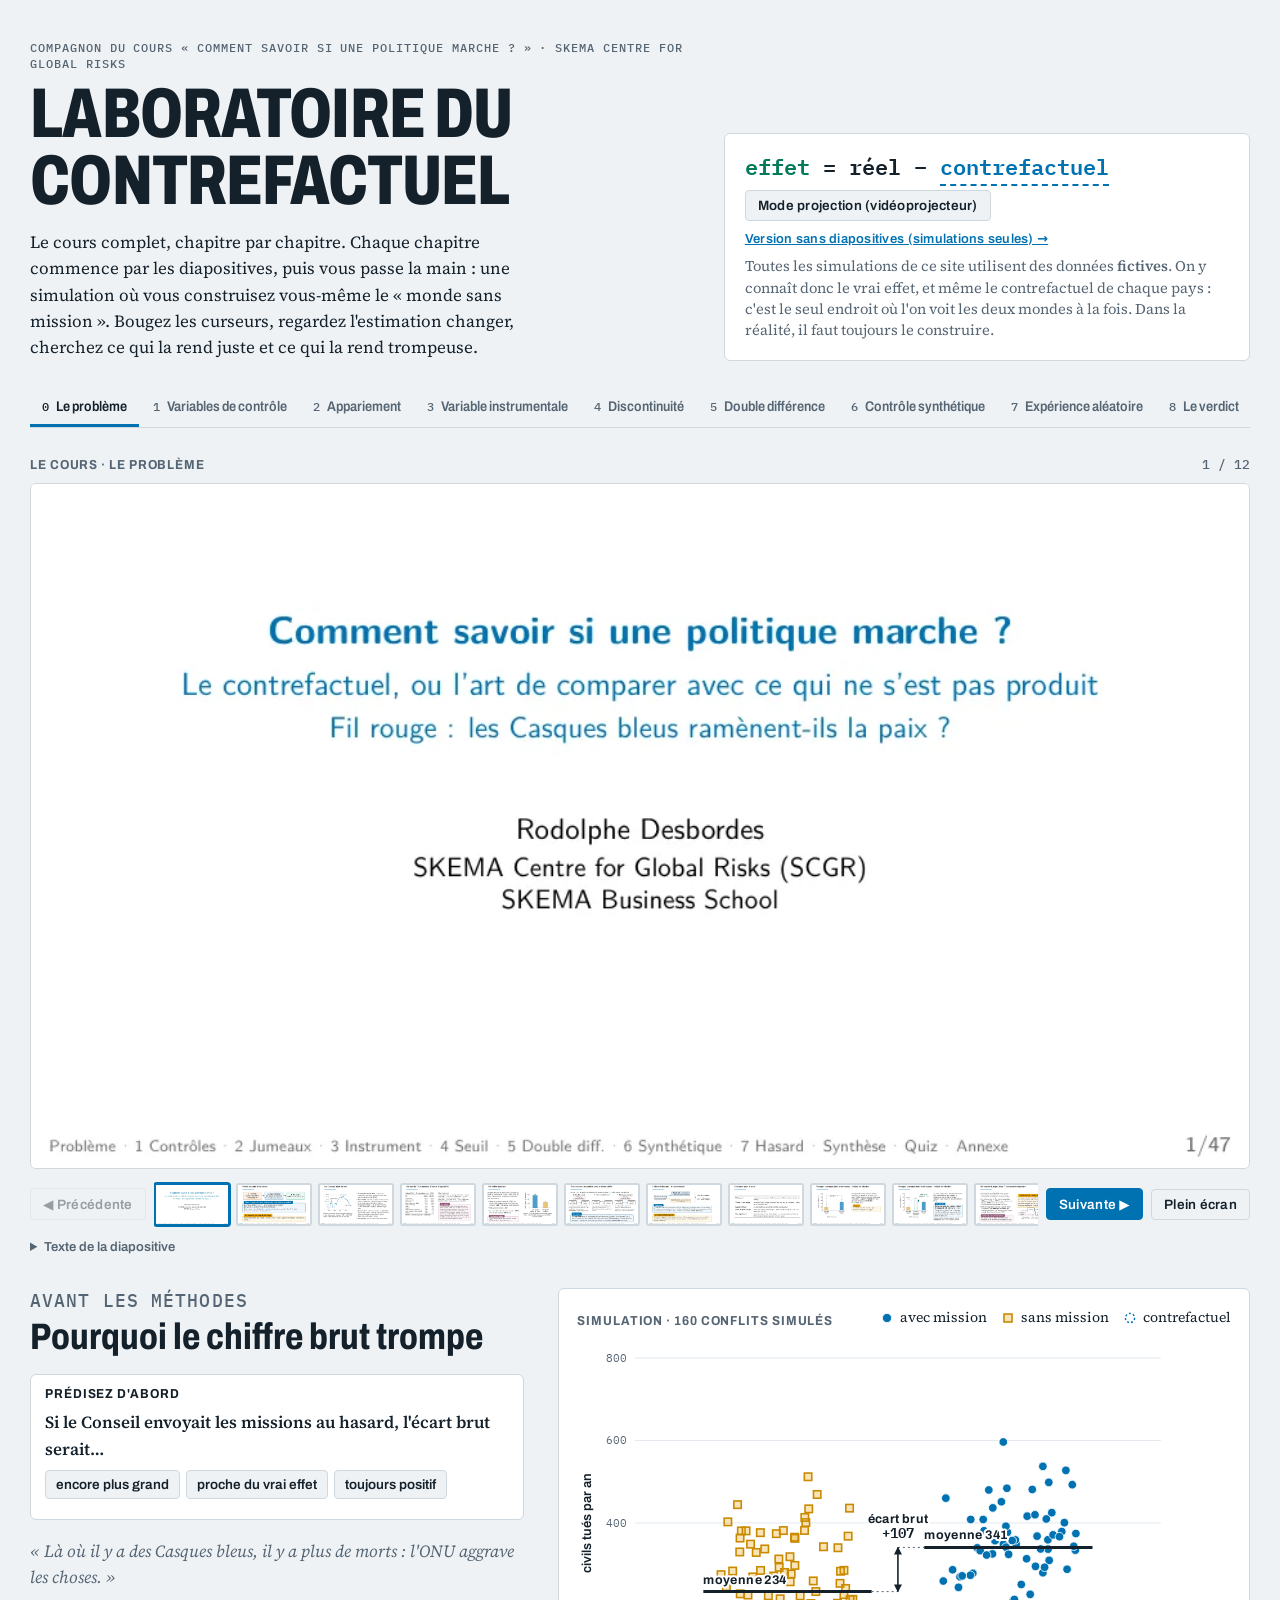
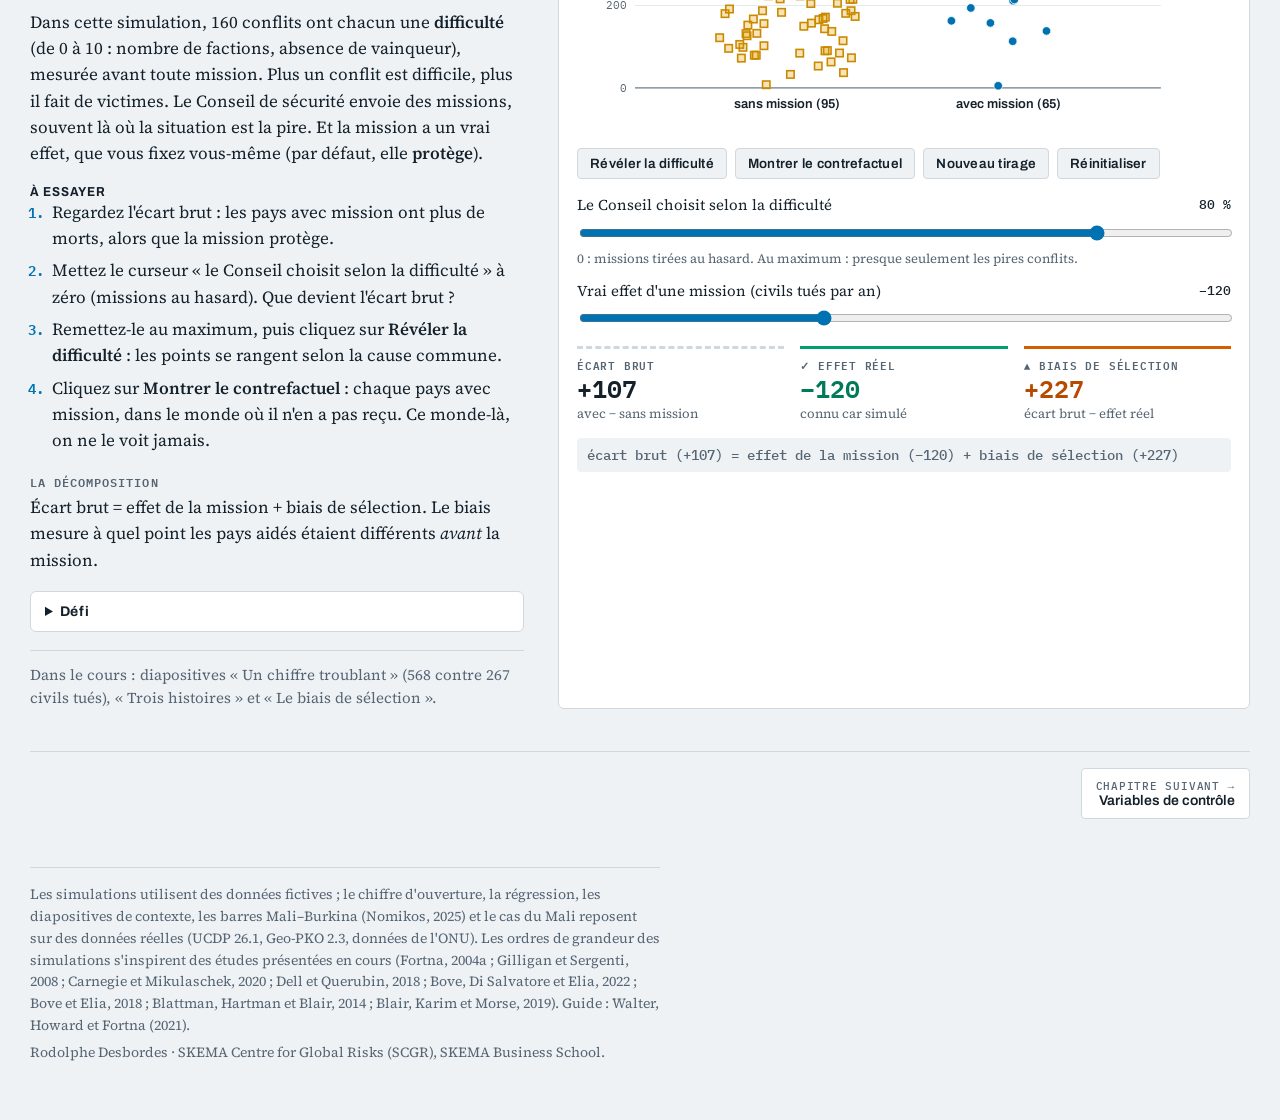
==== commit f2722319: "Corrections après audit : textes des onglets, Mali, régression, fin du cours - Méthode 3 : simulatio" ====
--- a/index.html
+++ b/index.html
@@ -305,7 +305,7 @@
       <div><dt>La décomposition</dt><dd>Écart brut = effet de la mission + biais de sélection. Le biais mesure à quel point les pays aidés étaient différents <i>avant</i> la mission.</dd></div>
     </dl>
     <details class="defi"><summary>Défi</summary><p>Trouvez un réglage où la mission sauve des vies mais où l'écart brut est quand même positif, puis un réglage où les deux ont le même signe. Qu'est-ce qui change entre les deux&nbsp;?</p><p><i>Piste&nbsp;:</i> tout se joue sur la sélection. Quand le Conseil choisit au hasard, l'écart brut retrouve le vrai effet (au bruit près).</p></details>
-    <p class="course">Dans le cours&nbsp;: diapositives «&nbsp;Un chiffre troublant&nbsp;», «&nbsp;Trois histoires&nbsp;» et «&nbsp;Le biais de sélection&nbsp;» (568 contre 267 civils tués).</p>
+    <p class="course">Dans le cours&nbsp;: diapositives «&nbsp;Un chiffre troublant&nbsp;» (568 contre 267 civils tués), «&nbsp;Trois histoires&nbsp;» et «&nbsp;Le biais de sélection&nbsp;».</p>
   </div>
   <div class="lab">
     <div class="labhead"><div class="h3">Simulation · 160 conflits simulés</div>
@@ -429,7 +429,7 @@
     <dl class="sheet">
       <div><dt>Le contrefactuel</dt><dd>Les mêmes pays en guerre, aux mois <b>sans</b> coup de pouce. Ici, le coup de pouce est la rotation au Conseil de sécurité&nbsp;: un des trois sièges africains revient toujours à l'Afrique de l'Ouest, les deux autres tournent entre les autres sous-régions selon un ordre fixé d'avance, et quand la sous-région d'un pays en guerre siège, la mission déjà présente dans ce pays reçoit en moyenne plus de Casques bleus.</dd></div>
       <div><dt>Les trois conditions</dt><dd>(1) Le coup de pouce équivaut à un tirage au sort&nbsp;: sans lien avec les facteurs cachés. (2) Il change vraiment le nombre de soldats. (3) Il n'agit sur les violences <b>que</b> par les soldats.</dd></div>
-      <div class="trap"><dt>Ce qui pourrait tromper</dt><dd>Un coup de pouce trop faible (estimation très instable), ou un lien direct interdit&nbsp;: siéger au Conseil apporte aussi des sanctions ou de l'aide.</dd></div>
+      <div class="trap"><dt>Ce qui pourrait tromper</dt><dd>Un coup de pouce trop faible (estimation très instable), ou un lien direct interdit&nbsp;: siéger au Conseil pourrait aussi apporter des sanctions ou de l'aide (les auteurs n'en trouvent pas).</dd></div>
     </dl>
     <div>
       <div class="h3">À essayer</div>
@@ -444,13 +444,13 @@
     <p class="course">Dans le cours&nbsp;: Carnegie et Mikulaschek (2020), environ 600 Casques bleus de plus, 3 à 5 civils tués de moins par mois pour 100 soldats.</p>
   </div>
   <div class="lab">
-    <div class="labhead"><div class="h3">Simulation · conflits simulés</div>
+    <div class="labhead"><div class="h3">Simulation · mois de guerre simulés</div>
       <div class="legend"><span><svg width="14" height="14"><circle cx="7" cy="7" r="4.6" class="mk-t"/></svg>sous-région au Conseil</span><span><svg width="14" height="14"><rect x="3" y="3" width="8" height="8" class="mk-c"/></svg>pas au Conseil</span><span><svg width="26" height="10"><line x1="1" y1="5" x2="25" y2="5" class="ln-warn"/></svg>comparaison simple</span></div></div>
     <div class="chartbox"><svg class="chart" id="c3" role="img" aria-label="Victimes civiles selon le nombre de Casques bleus"></svg></div>
     <div class="controls">
       <div class="ctl"><label for="s3p">Force du coup de pouce (soldats en plus)</label><output id="o3p"></output><input type="range" id="s3p" min="0.5" max="12" step="0.5" value="6"></div>
       <div class="ctl"><label for="s3d">Lien direct interdit (civils par mois)</label><output id="o3d"></output><input type="range" id="s3d" min="-30" max="30" step="2" value="0"><span class="hint">Effet du siège au Conseil qui ne passe pas par les soldats (sanctions, aide).</span></div>
-      <div class="ctl"><label for="s3n">Nombre de conflits</label><output id="o3n"></output><input type="range" id="s3n" min="20" max="300" step="10" value="80"></div>
+      <div class="ctl"><label for="s3n">Nombre de mois de guerre</label><output id="o3n"></output><input type="range" id="s3n" min="20" max="300" step="10" value="80"></div>
     </div>
     <div class="btns"><button class="btn" id="b3n">Nouveau tirage</button><button class="btn" data-reset="m3">Réinitialiser</button><button class="btn primary" id="b3r">Répéter 300 fois</button></div>
     <div class="readouts">
@@ -575,8 +575,8 @@
         <li>Mettez le vrai effet à zéro et cochez «&nbsp;un autre choc la même année&nbsp;»&nbsp;: la méthode attribue le choc à la mission.</li>
       </ol>
     </div>
-    <details class="defi"><summary>Défi</summary><p>Mettez le vrai effet à −3. Le placebo permet-il encore de distinguer l'effet du hasard&nbsp;?</p><p><i>Piste&nbsp;:</i> souvent non. C'est la situation de Bove et Elia (2018)&nbsp;: dans sept pays sur onze, pas d'effet détectable, ce qui ne prouve pas qu'il n'y en a aucun.</p></details>
-    <p class="course">Dans le cours&nbsp;: Bove et Elia (2018), onze pays hôtes&nbsp;; Abadie et Gardeazabal (2003), le Pays basque (85&nbsp;% Catalogne, 15&nbsp;% Madrid).</p>
+    <details class="defi"><summary>Défi</summary><p>Mettez le vrai effet à −3. Le placebo permet-il encore de distinguer l'effet du hasard&nbsp;?</p><p><i>Piste&nbsp;:</i> souvent non. C'est la situation de Bove et Elia (2018), sur l'économie des pays hôtes&nbsp;: dans sept pays sur onze, pas d'effet détectable, ce qui ne prouve pas qu'il n'y en a aucun.</p></details>
+    <p class="course">Dans le cours&nbsp;: Bove et Elia (2018), onze pays hôtes&nbsp;; Abadie et Gardeazabal (2003), le Pays basque (PIB par habitant environ 10&nbsp;% sous son jumeau synthétique).</p>
   </div>
   <div class="lab">
     <div class="labhead"><div class="h3">Simulation · un pays traité, sept pays dans le réservoir</div>
@@ -610,7 +610,7 @@
     <div class="predict" data-p="m7"></div>
     <dl class="sheet">
       <div><dt>Le contrefactuel</dt><dd>Le groupe témoin, tiré au sort. Le hasard équilibre les deux groupes <b>en moyenne</b>, sur tout, même sur ce qu'on ne voit pas.</dd></div>
-      <div><dt>L'hypothèse clé</dt><dd>Le tirage a bien eu lieu et a été respecté. Il reste du hasard d'un tirage à l'autre, qui diminue avec le nombre de villages.</dd></div>
+      <div><dt>L'hypothèse clé</dt><dd>Le tirage a bien eu lieu et a été respecté, et les villages témoins ne sont pas touchés par le traitement. Il reste du hasard d'un tirage à l'autre, qui diminue avec le nombre de villages.</dd></div>
       <div class="trap"><dt>Ce qui pourrait tromper</dt><dd>La validité externe&nbsp;: ce qui marche dans trois comtés libériens marche-t-il au Mali&nbsp;?</dd></div>
     </dl>
     <div>
@@ -623,7 +623,7 @@
       </ol>
     </div>
     <details class="defi"><summary>Défi</summary><p>Pourquoi ne tire-t-on pas au sort les pays qui reçoivent une mission de l'ONU&nbsp;?</p><p><i>Piste&nbsp;:</i> l'aide doit aller d'abord aux besoins, c'est politiquement impossible, et il y a trop peu de missions. On tire au sort des programmes&nbsp;: patrouilles, formations, actions locales.</p></details>
-    <p class="course">Dans le cours&nbsp;: Blair, Karim et Morse (2019), patrouilles au Liberia (36 communautés tirées au sort, 38 témoins)&nbsp;; Nomikos (2022), Bamako.</p>
+    <p class="course">Dans le cours&nbsp;: Blair, Karim et Morse (2019), patrouilles au Liberia (36 communautés tirées au sort, 38 témoins).</p>
   </div>
   <div class="lab">
     <div class="labhead"><div class="h3">Simulation · villages simulés</div>
@@ -665,7 +665,7 @@
         <li>D'où la force de la triangulation&nbsp;: pour que des méthodes aux faiblesses différentes concluent toutes dans le même sens <i>à tort</i>, il faudrait que chacune voie son hypothèse violée, et dans la même direction.</li>
       </ol>
     </div>
-    <p class="course">C'est l'argument de Walter, Howard et Fortna (2021)&nbsp;: des dizaines d'études, avec des méthodes différentes, trouvent le même signe. Revenez au premier onglet avec le Conseil qui choisit les pires conflits&nbsp;: l'écart brut de départ mesurait surtout la sélection. Sur les vraies données du cours (diapositive «&nbsp;Nos 568 contre 267, passés à la régression&nbsp;»), l'écart de +301 civils tués tombe à +32 à violence passée égale, sans qu'aucune estimation soit significative.</p>
+    <p class="course">C'est l'argument de Walter, Howard et Fortna (2021)&nbsp;: des dizaines d'études, avec des méthodes différentes, trouvent le même signe. Revenez au premier onglet avec le Conseil qui choisit les pires conflits&nbsp;: l'écart brut de départ mesurait surtout la sélection. Sur les vraies données du cours (diapositive «&nbsp;Nos 568 contre 267, passés à la régression&nbsp;»), l'écart de +301 civils tués tombe à +54 à violence passée égale (+32 si l'on tient aussi compte des combats passés), sans qu'aucune estimation soit significative.</p>
   </div>
   <div class="lab">
     <div class="labhead"><div class="h3">Simulation · toutes les méthodes</div>
@@ -706,7 +706,7 @@
 
 </main>
 <footer>
-  <p>Les simulations utilisent des données fictives&nbsp;; le chiffre d'ouverture et la régression du cours reposent sur des données réelles (UCDP 26.1, Geo-PKO 2.3). Les ordres de grandeur des simulations s'inspirent des études présentées en cours (Fortna, 2004a&nbsp;; Gilligan et Sergenti, 2008&nbsp;; Carnegie et Mikulaschek, 2020&nbsp;; Dell et Querubin, 2018&nbsp;; Bove, Di Salvatore et Elia, 2022&nbsp;; Bove et Elia, 2018&nbsp;; Blair, Karim et Morse, 2019). Guide&nbsp;: Walter, Howard et Fortna (2021).</p>
+  <p>Les simulations utilisent des données fictives&nbsp;; le chiffre d'ouverture, la régression, les diapositives de contexte, les barres Mali–Burkina (Nomikos, 2025) et le cas du Mali reposent sur des données réelles (UCDP 26.1, Geo-PKO 2.3, données de l'ONU). Les ordres de grandeur des simulations s'inspirent des études présentées en cours (Fortna, 2004a&nbsp;; Gilligan et Sergenti, 2008&nbsp;; Carnegie et Mikulaschek, 2020&nbsp;; Dell et Querubin, 2018&nbsp;; Bove, Di Salvatore et Elia, 2022&nbsp;; Bove et Elia, 2018&nbsp;; Blattman, Hartman et Blair, 2014&nbsp;; Blair, Karim et Morse, 2019). Guide&nbsp;: Walter, Howard et Fortna (2021).</p>
   <p>Rodolphe Desbordes · SKEMA Centre for Global Risks (SCGR), SKEMA Business School.</p>
 </footer>
 </div>
@@ -923,7 +923,7 @@
   hist($("#c3h"),[{vals:nv,cls:"bar-w"},{vals:iv,cls:"bar-t"}],[-15,5],-5,"effet estimé pour 100 soldats","vrai effet −5");
   const srt=[...iv].sort((a,b)=>a-b),q=p=>srt[Math.floor(p*(srt.length-1))];
   const out=iv.filter(v=>v<-15||v>5).length;
-  $("#v3").innerHTML=`<b>Variable instrumentale&nbsp;:</b> 9 tirages sur 10 entre ${fr(q(.05),1)} et ${fr(q(.95),1)}${out?` (${out} hors du graphique)`:""}. <b>Comparaison simple&nbsp;:</b> en moyenne ${fr(mean(nv),1)}, loin de −5, quel que soit le nombre de conflits.`;
+  $("#v3").innerHTML=`<b>Variable instrumentale&nbsp;:</b> 9 tirages sur 10 entre ${fr(q(.05),1)} et ${fr(q(.95),1)}${out?` (${out} hors du graphique)`:""}. <b>Comparaison simple&nbsp;:</b> en moyenne ${fr(mean(nv),1)}, loin de −5, quel que soit le nombre de mois de guerre.`;
 }
 function initM3(){
   $("#s3p").oninput=e=>{M3.pi=+e.target.value;rM3();};$("#s3d").oninput=e=>{M3.delta=+e.target.value;rM3();};$("#s3n").oninput=e=>{M3.n=+e.target.value;rM3();};
@@ -1114,7 +1114,7 @@
 
 /* ===================== Diapositives ===================== */
 const WITH_SLIDES=true;
-const ALT={"1": "Comment savoir si une politique marche ? Le contrefactuel, ou l’art de comparer avec ce qui ne s’est pas produit Fil rouge : les Casques bleus ramènent-ils la paix ? Rodolphe Desbordes SKEMA Centre for Global Risks (SCGR) SKEMA Business School 1/47", "2": "Feuille de route de la séance 1. Le piège pourquoi les chiffres bruts trompent 2. Sept méthodes sept façons de construire le « monde sans mission » 3. Le verdict l’ONU est-elle utile ? quiz Pour chaque méthode, toujours les trois mêmes questions (1) À quoi compare-t-on ? (2) Pourquoi est-ce crédible ? (3) Qu’est-ce qui pourrait la rendre trompeuse ? Code couleur : l’encadré bleu Le contrefactuel répond aux questions 1 et 2 ; le violet, Ce qui pourrait tromper, à la question 3. La question qui sert de fil rouge On entend souvent que l’ONU « ne sert à rien », voire « aggrave les choses ». Comment le vérifier ? 2/47", "3": "Les Casques bleus en bref 1990 2000 2010 2020 0 20 40 60 80 100 120 milliers 1993-94 : 79 000 2015 : 108 000 2026 : 44 000 Militaires et policiers des opérations de maintien de la paix, chaque mois, novembre 1990 – juillet 2026. Source : ONU, Peace and Security Data Hub. 71 opérations depuis 1948 : d’abord des observateurs non armés au Moyen-Orient, puis une force armée à Suez (1956). Qui ? 44 000 militaires et policiers prêtés par leur pays, et 7 300 civils. 7 sur 10 viennent d’Afrique ou d’Asie du Sud (Inde, Népal, Rwanda, Bangladesh en tête) ; 1 sur 10 est une femme. L’ONU rembourse 1 475 $ par personne et par mois. Combien ? 5,1 milliards de dollars en 2026–2027 (8,5 en 2014–2015), moins de 0,2 % des dépenses militaires mondiales ; payés à 26 % par les États-Unis, à 24 % par la Chine. Prix humain : plus de 4 500 morts depuis 1948. 3/47", "4": "Où sont-ils ? Les missions d’hier et d’aujourd’hui Aujourd’hui : 10 opérations (nov. 2026) Où depuis effectifs Centrafrique 2014 12 437 Soudan du Sud 2011 10 312 RD Congo 2010 8 744 Liban (jusqu’à fin 2026) 1978 7 492 Abyei (Soudans) 2011 2 813 Golan 1974 955 Chypre 1964 784 Moyen-Orient (observateurs) 1948 154 Inde, Pakistan (observateurs) 1949 41 Kosovo 1999 12 Effectifs : militaires et policiers, juillet 2026. Hier (sélection) Congo 1960–1964 · Cambodge 1992–1993 · Somalie 1993–1995 · ex-Yougoslavie 1992–1995 · Rwanda 1993–1996 · Sierra Leone 1999–2005 · Liberia 2003–2018 · Haïti 2004–2017 · Darfour 2007–2020 · Mali 2013–2023 · Sahara occidental 1991–2026 Le reflux Plus de deux fois moins de Casques bleus qu’en 2015. Au Mali, l’ONU part fin 2023 à la demande du gouvernement de transition ; restent des forces russes (Wagner depuis fin 2021, puis l’Africa Corps). Sahara occidental : mandat non renouvelé (veto russe, octobre 2026). Faute de paiements, les missions réduisent leurs effectifs d’environ un quart fin 2025 ; les États-Unis doivent à eux seuls près de 3 milliards de dollars (septembre 2026). 4/47", "5": "Un chiffre troublant Les pays africains en conflit armé (au moins 25 morts au combat dans l’année), 2000–2024 (33 pays). Chaque année, combien de civils sont tués délibérément ? Avec une grande mission de l’ONU (au moins 1 000 Casques bleus en moyenne sur l’année) : 568 civils tués par an en moyenne Sans grande mission : 267 Au moins 25 civils tués dans l’année : 90 % des cas avec mission, 58 % sans Conclusion hâtive « Les Casques bleus aggravent les choses : l’ONU ne sert à rien, voire nuit. » avec grande mission de l’ONU sans grande mission 0 200 400 600 568 267 civils tués par an (moyenne) Sources : UCDP (événements géolocalisés, version 26.1) ; Geo-PKO 2.3 (déploiements de l’ONU). Calcul de l’auteur. 5/47", "6": "Trois histoires compatibles avec le même chiffre Lecture : A →B signifie « A influence B » (hausse ou baisse) ; ? : effet inconnu, peut-être nul. 1. Un effet causal difficulté, massacres passés mission de l’ONU massacres actuels Les missions ne dépendent ni des massacres, passés ou actuels, ni de la difficulté : les pays sont comparables, l’écart mesure l’effet. 2. Une causalité inverse mission de l’ONU massacres actuels ? Les massacres actuels influencent l’envoi des Casques bleus : le Conseil de sécurité les envoie là où l’on tue. 3. Une cause commune difficulté, massacres passés mission de l’ONU massacres actuels ? La difficulté du conflit et les massacres passés attirent les missions et annoncent de nouveaux massacres : d’où une corrélation. La leçon Une corrélation ne dit pas laquelle de ces histoires est la bonne. Si les histoires 2 ou 3 sont à l’œuvre, on peut observer 568 civils tués contre 267 même si les Casques bleus les protègent : les pays qui reçoivent une mission ne sont pas comparables aux autres. 6/47", "7": "L’idée clé du cours : le contrefactuel Un pays en guerre une année donnée Monde réel : une mission →568 civils tués (moyenne) Contrefactuel : pas de mission →? civils tués effet de la mission = réel −contrefactuel Définition Le contrefactuel, c’est ce qui serait arrivé au même pays, au même moment, sans la mission. Et « sans » ne veut pas dire « rien » : une force africaine, l’armée d’une autre puissance ou des mercenaires peuvent prendre la place. L’effet se mesure face à cette alternative. Le problème fondamental On n’observe jamais les deux mondes à la fois : il faut construire un contrefactuel crédible. Les 267 morts des pays sans mission n’en sont pas un : ce sont d’autres pays, dans une situation différente. 7/47", "8": "Cinq mots pour la suite Traitement ce dont on veut mesurer l’effet (souvent, ici, l’envoi d’une mission de l’ONU) Traités / non-traités les unités (pays, villages, hameaux) qui ont reçu le traitement / celles qui ne l’ont pas reçu Groupe témoin les non-traités qui servent de point de comparaison Point de pourcentage l’écart entre deux pourcentages : passer de 20 % à 30 %, c’est +10 points (et +50 %) Non significatif écart qui pourrait être dû au hasard : on ne peut pas conclure à un effet, ce qui ne prouve pas qu’il n’y en a aucun 8/47", "9": "Pourquoi la comparaison brute trompe : le biais de sélection pays sans mission pays avec mission 0 20 40 60 80 100 les mêmes, sans mission (imaginé) écart brut +30 sélection +45 effet de la mission : −15 20 65 50 risque de rechute (%) Chiffres illustratifs. Changeons de résultat, avec des chiffres illustratifs. Un cessez-le-feu vient d’être signé ; l’ONU envoie ou non une mission pour le maintenir. La guerre reprend-elle ? Les pays avec mission rechutent plus : 50 % contre 20 %. À vous La mission fait-elle rechuter ? Que faudrait-il savoir pour en juger ? 9/47", "10": "Pourquoi la comparaison brute trompe : le biais de sélection pays sans mission pays avec mission 0 20 40 60 80 100 les mêmes, sans mission (imaginé) écart brut +30 sélection +45 effet de la mission : −15 20 65 50 risque de rechute (%) Chiffres illustratifs. La bonne comparaison : les pays avec mission face à eux-mêmes sans mission. Ils partaient de plus loin (guerre longue, indécise) : sans mission, ils auraient rechuté à 65 %. La réponse Pour ces pays, la mission réduit le risque de 15 points (65 →50). L’écart brut (+30) le cache : il ajoute à cet effet les différences entre pays (+45), qui ne doivent rien à la mission : c’est le biais de sélection. La barre du milieu ne s’observe jamais : c’est le contrefactuel. Tout le cours consiste à l’estimer. 9/47", "11": "Où vont les Casques bleus ? Les données répondent Le Conseil de sécurité décide au cas par cas : Mozambique, Sierra Leone oui ; Cachemire, Tchétchénie non (Gilligan et Stedman, 2003) Les missions vont vers les guerres meurtrières (Gilligan et Stedman, 2003) et sans vainqueur net (Fortna, 2004a), moins là où l’armée gouvernementale est puissante (les deux) Dans les crises internationales, la gravité prédit l’action de l’ONU mieux que les intérêts des membres permanents, qui agissent surtout comme un frein (Beardsley et Schmidt, 2012) Histoire 3 : une cause commune Une guerre longue, déjà meurtrière, sans vainqueur attire les missions et fragilise la paix. Histoires 2 et 3 : Fortna (2004b) « Comme on envoie plus de policiers dans les quartiers où la criminalité est forte, les Casques bleus sont peut-être envoyés là où la paix risque le plus de s’effondrer. » (trad.) violence passée mission violence actuelle attire (3) annonce (3) attire (2) ? Flèche pleine : l’effet cherché. Flèche en tirets : ce qui le brouille. 10/47", "12": "La boîte à outils : d’où vient le contrefactuel ? Méthode Le contrefactuel, c’est. . . Application 1. Variables de contrôle les pays sans mission au même profil mesuré Fortna (2004a) 2. Appariement un jumeau choisi pour chaque pays traité Gilligan et Sergenti 3. Variable instrumentale les cas sans le « coup de pouce » extérieur Conseil de sécurité 4. Discontinuité les unités juste de l’autre côté d’un seuil Viêt Nam (Sahel : un piège) 5. Double différence l’évolution des non-traités, même période Soudan du Sud 6. Contrôle synthétique une combinaison de pays qui imitait le pays traité avant 11 pays hôtes 7. Expérience aléatoire un groupe témoin tiré au sort Liberia Colonne de droite : les applications vues en cours. Lecture conseillée : la revue de Walter, Howard et Fortna (2021). 11/47", "13": "Méthode 1 : les variables de contrôle (comparer à profil égal) avec mission sans mission 0 20 40 60 80 100 50 20 risque de rechute (%) 1. Comparaison brute conflits faciles 10 % des avec 80 % des sans conflits moyens 20 % des avec 10 % des sans conflits difficiles 70 % des avec 10 % des sans 5 20 65 10 40 80 2. À difficulté égale avec mission sans mission À vous : les pays avec mission rechutent plus (50 % contre 20 %, comme plus haut). Si l’on compare des conflits de même difficulté, qui rechute le plus ? Chiffres illustratifs. Sous chaque groupe : la part des pays avec mission, puis sans mission, qui s’y trouvent. 12/47", "14": "Méthode 1 : les variables de contrôle (comparer à profil égal) avec mission sans mission 0 20 40 60 80 100 50 20 risque de rechute (%) 1. Comparaison brute conflits faciles 10 % des avec 80 % des sans conflits moyens 20 % des avec 10 % des sans conflits difficiles 70 % des avec 10 % des sans 5 20 65 10 40 80 2. À difficulté égale avec mission sans mission À vous : les pays avec mission rechutent plus (50 % contre 20 %, comme plus haut). Si l’on compare des conflits de même difficulté, qui rechute le plus ? Chiffres illustratifs. Sous chaque groupe : la part des pays avec mission, puis sans mission, qui s’y trouvent. Le renversement Dans chaque groupe, les pays avec mission rechutent moins. Au total, ils rechutent plus, car ils sont surtout dans le groupe difficile. Contrefactuel : les pays sans mission de même difficulté. 12/47", "15": "Méthode 1 : les variables de contrôle (comparer à profil égal) avec mission sans mission 0 20 40 60 80 100 50 20 risque de rechute (%) 1. Comparaison brute conflits faciles 10 % des avec 80 % des sans conflits moyens 20 % des avec 10 % des sans conflits difficiles 70 % des avec 10 % des sans 5 20 65 10 40 80 2. À difficulté égale avec mission sans mission À vous : les pays avec mission rechutent plus (50 % contre 20 %, comme plus haut). Si l’on compare des conflits de même difficulté, qui rechute le plus ? Le calcul (chiffres illustratifs) avec mission 0,1 × 5 + 0,2 × 20 + 0,7 × 65 = 50 sans mission 0,8 × 10 + 0,1 × 40 + 0,1 × 80 = 20 contrefactuel 0,1 × 10 + 0,2 × 40 + 0,7 × 80 = 65 Contrefactuel : les parts des pays avec mission, les risques des pays sans. Écart brut +30 = sélection +45 + effet −15, comme pour le biais de sélection. 12/47", "16": "Application : Fortna (2004a), la paix après les guerres civiles La question : Une mission de paix réduit-elle le risque qu’une guerre civile reprenne ? Fortna (2004a), guerres civiles 115 périodes de paix après des guerres civiles (1944–1997), missions dans 41 cas. Comparaison brute : rechute dans 39 % des cas avec mission, 42 % sans. Aucune différence apparente. À caractéristiques égales : le risque de rechute est plus que divisé par deux ; après la guerre froide, divisé par 3 à 6. Même méthode, données mensuelles (Hultman, Kathman et Shannon, 2013 et 2014). D’après leurs calculs (des prévisions, non des chiffres observés ; celles de 2013 sont contestées : voir plus loin) : environ 106 civils tués par mois sans soldats, moins de 2 avec 8 000 ; environ 22 morts au combat par mois et par paire gouvernement–rebelles sans soldats, 6 avec 10 000. Le contrefactuel Les pays sans mission au même profil. Ce n’est crédible que si l’on a mesuré tout ce qui favorise à la fois l’envoi d’une mission et la rechute. 13/47", "17": "La limite : ce que l’on ne mesure pas volonté de paix (non mesurée) mission paix durable ? Si les belligérants qui veulent vraiment la paix acceptent plus volontiers une mission, une partie de la paix observée leur revient, pas aux Casques bleus. On ne peut tenir constant que ce que l’on mesure (sauf ce qui ne change pas dans le temps, si l’on suit chaque pays : méthode 5) Kocher (2014, document de travail), sur les mêmes données : la violence contre les civils était déjà faible ou baissait déjà avant l’arrivée des Casques bleus ; dans les seuls conflits avec mission, aucun effet mesurable, sans preuve d’inutilité (lecture contestée par Hultman et al., 2015) Ce qui pourrait tromper « À caractéristiques égales » signifie toujours « à caractéristiques mesurées égales ». Le reste du cours cherche des contrefactuels qui ne dépendent pas de tout mesurer. 14/47", "21": "Méthode 2 : l’appariement (matching), un jumeau pour chaque pays Pour chaque pays avec mission, on cherche un pays sans mission qui lui ressemblait avant, puis on compare la suite. (Exemple fictif.) Avant : la guerre qui vient de finir Après : la guerre durée morts un camp a-t-il gagné ? reprend-elle ? Pays A, mission 9 ans 40 000 non non son jumeau A’ 8 ans 45 000 non oui Pays B, mission 3 ans 5 000 oui non son jumeau B’ 3 ans 6 000 oui non Pays C, mission 15 ans 90 000 non oui son jumeau C’ 14 ans 100 000 non oui Pays D, mission 20 ans 300 000 non sans jumeau : écarté Le calcul Avec mission : la guerre reprend dans 1 cas sur 3. Chez les jumeaux : 2 sur 3. Effet : −33 points, valable pour A, B et C, pas pour D. Le contrefactuel Le jumeau. Même hypothèse que la méthode 1 (tout ce qui compte est mesuré), mais on ne compare que des cas vraiment voisins, sans supposer de ligne droite. 16/47", "22": "Application : les interventions de l’ONU, avec jumeaux La question : L’ONU fait-elle durer la paix ? Aide-t-elle à finir les guerres ? Gilligan et Sergenti (2008), conflits de l’après-guerre froide sans appariement avec appariement Après la guerre : risque de rechute −70 % −86 % Pendant la guerre : chances de paix × 2,9 pas d’effet démontré Sans jumeaux, on trouve un effet plus faible après la guerre et bien plus fort pendant. Leur formule « L’ONU est très bonne pour maintenir la paix. Elle ne l’est pas pour mener la guerre. » (trad.) Autrement dit : elle ne sait pas imposer la paix en plein combat. Ce qui pourrait tromper King et Zeng (2007), sur Doyle et Sambanis (2000) : aucun pays aidé n’a d’équivalent, donc on extrapole. Un terme de plus (mission × durée de la guerre) change la conclusion, et les deux modèles collent aussi bien aux données. 17/47", "23": "Méthode 3 : la variable instrumentale (IV) Définition Un instrument est un facteur extérieur qui donne à certains pays plus de Casques bleus, comme un tirage au sort, sans agir lui-même sur les violences : un « coup de pouce ». instrument (coup de pouce) nombre de Casques bleus civils tués facteurs cachés (1) aucun lien × (2) agit (3) interdit : aucun lien direct × Trois conditions (1) Il équivaut à un tirage au sort : sans lien avec les facteurs cachés. 18/47", "24": "Méthode 3 : la variable instrumentale (IV) Définition Un instrument est un facteur extérieur qui donne à certains pays plus de Casques bleus, comme un tirage au sort, sans agir lui-même sur les violences : un « coup de pouce ». instrument (coup de pouce) nombre de Casques bleus civils tués facteurs cachés (1) aucun lien × (2) agit (3) interdit : aucun lien direct × Trois conditions (1) Il équivaut à un tirage au sort : sans lien avec les facteurs cachés. (2) Il change vraiment le nombre de Casques bleus. 18/47", "25": "Méthode 3 : la variable instrumentale (IV) Définition Un instrument est un facteur extérieur qui donne à certains pays plus de Casques bleus, comme un tirage au sort, sans agir lui-même sur les violences : un « coup de pouce ». instrument (coup de pouce) nombre de Casques bleus civils tués facteurs cachés (1) aucun lien × (2) agit (3) interdit : aucun lien direct × Trois conditions (1) Il équivaut à un tirage au sort : sans lien avec les facteurs cachés. (2) Il change vraiment le nombre de Casques bleus. (3) Il n’agit sur les violences que via les Casques bleus. 18/47", "26": "Comment l’instrument mesure l’effet : un calcul en deux étapes Mêmes pays en guerre : mois avec coup de pouce contre mois sans Étape 1 +600 Casques bleus Étape 2 −30 civils tués par mois Effet = −30 600 , soit −5 civils tués par mois pour 100 Casques bleus Ordres de grandeur arrondis de Carnegie et Mikulaschek (2020). On compare les mêmes pays en guerre, mois avec et sans coup de pouce. Leur situation change, mais le coup de pouce tombe sans rapport avec elle : en moyenne, les deux périodes se ressemblent Si le coup de pouce n’agit qu’à travers les soldats (condition 3), l’écart de victimes leur est dû : on le rapporte au nombre de soldats ajoutés Le contrefactuel Les mêmes pays, aux mois sans coup de pouce : ce qui se serait passé sans les soldats ajoutés, si le coup de pouce n’agit que par eux. 19/47", "27": "Application : la rotation au Conseil de sécurité La question : Davantage de Casques bleus, est-ce moins de civils tués ? Carnegie et Mikulaschek (2020), guerres civiles d’Afrique (hors Afrique de l’Ouest), 1989–2014 : Trois des quinze sièges du Conseil reviennent à l’Afrique : l’un toujours à l’Afrique de l’Ouest, les deux autres tournent entre sous-régions selon un ordre fixé d’avance Quand la sous-région d’un pays en guerre siège au Conseil, son représentant plaide pour lui : en moyenne, environ 600 Casques bleus de plus, en renforçant une mission déjà en place Cet ordre ne dépend pas de la situation du pays : c’est le coup de pouce, comme un tirage au sort. Les auteurs le vérifient : siéger au Conseil ne va de pair ni avec la durée du conflit, ni avec les droits politiques, l’aide, les sanctions ou la médiation Résultat Pour 100 Casques bleus de plus : environ 3 à 5 civils tués de moins par mois ; la comparaison simple ne trouvait rien de net. Effet pour les missions que le calendrier renforce ; selon la version de travail, sur la violence des rebelles, pas sur celle de l’État. Ce qui pourrait tromper : la même sous-région pourrait obtenir d’autres faveurs (sanctions, aide) : les auteurs n’en trouvent pas. Mais ils ne vérifient pas que les périodes de siège n’étaient pas déjà plus violentes. Avec 23 pays, le chiffre reste approximatif. 20/47", "28": "Méthode 4 : la discontinuité (comparer de part et d’autre d’un seuil) L’exemple : au Viêt Nam, l’armée américaine note la sécurité de chaque hameau, puis arrondit la note ; arrondi à 2 plutôt qu’à 3, un hameau est plus bombardé (l’étude suit). 1 2 3 4 5 0 0,5 1 saut seuil (2,5) arrondi à 2 plus de frappes arrondi à 3 moins de frappes note de sécurité avant arrondi (1 = peu sûr, 5 = sûr) part des hameaux bombardés Part des hameaux bombardés selon leur note : elle chute au seuil. Chaque point : des hameaux de même note. Zone ombrée : hameaux presque identiques. Données simulées. Une règle fondée sur un seuil décide qui est traité, ou rend le traitement bien plus probable Juste en dessous et juste au-dessus, les unités sont presque identiques Seul le traitement change brusquement Le contrefactuel Les unités juste de l’autre côté du seuil : presque identiques, elles ne diffèrent que par le traitement. 21/47", "29": "Application : les bombardements américains au Viêt Nam La question : Bombarder un hameau affaiblit-il la guérilla viêt-cong, ou la renforce-t-il ? Dell et Querubin (2018) : Dès 1970, un algorithme note la sécurité de chaque hameau (169 questions) ; les plus mal notés sont davantage bombardés Les 19 sous-notes sont arrondies (4,4999 donne 4 ; 4,5001 donne 5). De deux hameaux presque identiques, l’un est plus bombardé par le seul effet de l’arrondi Résultats Juste sous le seuil : +5,4 points de mois frappés (air ou artillerie) au trimestre suivant (moyenne 28 %). Bombarder au niveau moyen plutôt que pas du tout : guérilla viêt-cong locale active +27 points ; impôt levé par l’administration −25 points. La réponse Les frappes renforcent la guérilla et affaiblissent l’État sud-vietnamien : l’inverse de l’effet recherché. Ce qui pourrait tromper : si l’on pouvait tricher sur la note, les hameaux de part et d’autre ne seraient plus comparables (peu probable ici : les enquêteurs ignoraient la formule). Et le résultat ne vaut que près du seuil. 22/47", "30": "Et pour les Casques bleus ? Une discontinuité fragile La question : La présence de Casques bleus réduit-elle la violence entre communautés ? côté Burkina Faso (pas de mission) côté Mali (mission de l’ONU) 0 0,2 0,4 0,32 0,15 part des zones où éclate une violence entre communautés, par mois Résultat : côté malien, la violence éclate chaque mois dans 15 % des zones, contre 32 % côté burkinabè (parts estimées par l’auteur). Le test (Nomikos, 2025) : la frontière Mali–Burkina Faso sert de seuil. Dans une bande de 100 km de chaque côté, en zones de 10 km, on note chaque mois (2014–2020) si une violence entre communautés éclate. Seul le côté malien a des Casques bleus (MINUSMA). Une discontinuité à manier avec prudence La frontière sépare aussi deux États : armée, police, politique ; le Burkina connaît son propre conflit depuis 2015. Le « traitement » n’est pas seulement la mission. La leçon Une bonne discontinuité ne change qu’une seule chose au seuil. 23/47", "31": "Méthode 5 : la double différence (difference-in-differences) avant après 20 30 40 50 60 avec mission 1re diff. : +17 sans mission 2e diff. : +5 contrefactuel effet +12 se sentir en sécurité (%) Chiffres illustratifs. Première différence : comtés avec mission, avant et après : +17 points. Mais tout a pu changer entre-temps 24/47", "32": "Méthode 5 : la double différence (difference-in-differences) avant après 20 30 40 50 60 avec mission 1re diff. : +17 sans mission 2e diff. : +5 contrefactuel effet +12 se sentir en sécurité (%) Chiffres illustratifs. Première différence : comtés avec mission, avant et après : +17 points. Mais tout a pu changer entre-temps Seconde différence : comtés sans mission, même période : +5 points, ce qui aurait changé de toute façon 24/47", "33": "Méthode 5 : la double différence (difference-in-differences) avant après 20 30 40 50 60 avec mission 1re diff. : +17 sans mission 2e diff. : +5 contrefactuel effet +12 se sentir en sécurité (%) Chiffres illustratifs. Première différence : comtés avec mission, avant et après : +17 points. Mais tout a pu changer entre-temps Seconde différence : comtés sans mission, même période : +5 points, ce qui aurait changé de toute façon L’effet : l’écart entre les deux évolutions : 17 −5 = +12 points Le contrefactuel Sans la mission, les comtés traités auraient évolué comme les autres (+5) : c’est l’hypothèse des tendances parallèles. 24/47", "34": "Application : Casques bleus et vie quotidienne au Soudan du Sud La question : Les Casques bleus améliorent-ils la vie quotidienne des habitants ? Bove, Di Salvatore et Elia (2022) : Enquête de la Banque mondiale auprès des ménages, 4 vagues (2015–2017), 46 comtés (circonscriptions locales), en pleine guerre On compare l’évolution des comtés où des Casques bleus sont présents avec celle des autres Bon signe : avant le déploiement, la violence évoluait de la même façon dans les deux groupes. Cela rend l’hypothèse crédible, sans la prouver Résultats se sentir en sécurité : +12,5 points avoir travaillé récemment contre un salaire : +7 points nourriture consommée : +28 % par personne Le mécanisme : moins de violence → on ose travailler et commercer → l’économie locale tient. Ce qui pourrait tromper : l’ONU a pu choisir des comtés qui allaient déjà mieux ; et la violence chassée a pu se déplacer chez les voisins. 25/47", "37": "Méthode 6 : le contrôle synthétique (un jumeau composite) 1995 2000 2005 2010 100 150 arrivée de la mission effet année morts liées au conflit (indice) pays avec mission synthétique Données simulées : un seul pays reçoit une grande mission en 2004. Un seul pays traité : 1 pour lui, 0 pour tous les autres. Une régression ou un appariement (méthodes 1 et 2) ne reposeraient que sur lui ; et ni tirage au sort, ni seuil, ni coup de pouce (méthodes 3, 4 et 7) Aucun pays sans mission ne suit sa trajectoire : pas de double différence crédible (méthode 5) On combine des pays en guerre sans mission (30 % de l’un, 70 % de l’autre. . . ) pour reproduire sa violence avant la mission Le contrefactuel Le « pays synthétique » : s’il suit fidèlement le vrai pays avant, il montre ce qui se serait passé après, sauf si un autre choc frappe le pays au même moment. 27/47", "38": "Application : onze pays hôtes de missions La question : Les missions relancent-elles l’économie du pays qui les accueille ? Bove et Elia (2018) Onze pays hôtes, chacun face à un jumeau fait de pays en guerre sans mission. Sept sur onze : pas d’effet détectable ; deux positifs (Angola, Haïti) ; deux négatifs (Éthiopie, Rwanda ; sans preuve que la mission en soit la cause, disent les auteurs). La méthode est née avec le Pays basque : Abadie et Gardeazabal (2003) estiment que le terrorisme d’ETA a laissé le PIB par habitant environ 10 % sous celui de son jumeau synthétique. Ce qui pourrait tromper Pas de bon jumeau pour cinq autres pays. Et un écart peut venir du hasard : on refait le calcul comme si chaque pays du réservoir avait reçu la mission (test placebo) ; si ces faux traitements donnent des écarts aussi grands, l’écart du vrai pays ne prouve rien. 28/47", "42": "Méthode 7 : l’expérience aléatoire (essai randomisé, RCT) 200 villages tirage 100 traités 100 témoins en moyenne identiques sur tout, mesuré ou non Le contrefactuel Le groupe témoin, tiré au sort : c’est la méthode de référence, car le hasard équilibre même ce que l’on ne voit pas. Pas de tirage pour les missions Cela poserait de lourds problèmes éthiques (l’aide doit aller d’abord aux besoins), ce serait politiquement impossible, et il y a trop peu de missions. On peut en revanche tirer au sort des programmes : patrouilles, formations, actions locales. 30/47", "43": "Application : reconstruire la police au Liberia La question : Une police nationale formée peut-elle prendre le relais de l’ONU ? Blair, Karim et Morse (2019) : La mission de l’ONU au Liberia prépare son départ ; la police nationale doit prendre le relais Des patrouilles de policiers formés visitent 36 communautés tirées au sort ; 38 servent de témoins (comtés de Bong, Lofa, Nimba, 14 mois) Résultats Meilleure connaissance de la loi, terres plus sûres ; agressions simples −37 %, violences domestiques −16 % ; crimes graves plus souvent signalés à la police. Mais pas de hausse mesurable de la confiance dans la police, la justice ou l’État. Ce qui pourrait tromper Le contrefactuel est très solide. Le doute porte sur la validité externe : ce qui marche dans trois comtés libériens marche-t-il au Mali ? 31/47", "47": "Crédibilité et portée : un arbitrage 1. variables de contrôle 2. appariement 3. variable instrumentale 6. contrôle synthétique 5. double différence 4. discontinuité 7. expérience aléatoire portée (généralité de la conclusion) crédibilité du contrefactuel Schéma indicatif, pas une mesure. Les méthodes les plus crédibles portent souvent sur un lieu, un seuil, un programme Les comparaisons entre pays portent sur toutes les missions, mais reposent sur des hypothèses plus fortes D’où la triangulation On combine : si des méthodes aux faiblesses différentes concluent dans le même sens, la conclusion est plus solide, même si chacune mesure l’effet pour des cas différents. 33/47", "50": "L’ONU est-elle inutile, voire nuisible ? Le réquisitoire Ce qu’on lui reproche, à juste titre Des échecs historiques : Rwanda (1994), Srebrenica (1995) Le choléra introduit en Haïti par des Casques bleus (2010) L’exploitation sexuelle : à Monrovia, plus de la moitié des femmes de 18 à 30 ans interrogées ont eu des rapports sexuels contre rémunération, dont plus des trois quarts avec du personnel de l’ONU (Beber et al., 2017) Plus d’observateurs non armés, plus de civils tués (Hultman et al., 2013 : signal de faible engagement, ou sélection ?) La question de méthode Ces faits sont réels. Mais pour juger une politique, il faut son effet moyen face à un contrefactuel, pas ses échecs les plus visibles, ni une comparaison brute. 35/47", "54": "Nos 568 contre 267, passés à la régression civilsit = a + b × missionit + c × civilsi,t−1 + d × combatsi,t−1 + paysi + annéet + erreurit paysi : chaque pays comparé à lui-même ; annéet : chocs communs. Estimation : −261, intervalle de −859 à +336 ; sans le Soudan, +39. Ce que disent nos données Le chiffre brut mesurait surtout la sélection. Le reste ne tient pas : intervalle très large, et il suffit de retirer le Soudan pour inverser le signe. Ni preuve que l’ONU nuit, ni qu’elle protège : il faut un contrefactuel plus crédible (méthodes 3 à 7). −750 −250 250 750 écart avec / sans mission (civils tués par an ; trait : à 95 %) + effets pays et effets année + morts au combat l'année d'avant + civils tués l'année d'avant Écart brut +301 +54 +32 −261 Données réelles : UCDP 26.1, Geo-PKO 2.3 ; Afrique, 2000–2024, 338 années-pays en conflit. Ce qui pourrait tromper : là où sont les Casques bleus, il y a plus d’observateurs pour compter les morts. Et seules les années de guerre sont retenues : une mission qui fait taire les armes sort son pays de l’échantillon. 36/47", "55": "Retour à la question : ce que disent les preuves Elle protège Moins de rechutes (méthodes 1 et 2), de victimes civiles (méthode 3 ; résultats de la méthode 1 contestés) et de combats (1) ; une vie quotidienne plus sûre, une économie locale qui tient (5). Mais pas partout Aucun effet démontré pour finir une guerre en cours ; peu sur la croissance nationale (méthode 6) ; localement, pas d’effet démontré contre la violence de l’État (Fjelde et al., 2019). Verdict, et nos 568 contre 267 Ni inutile ni miraculeuse. Déployée en nombre, l’ONU aide à maintenir une paix signée ; les meilleures études suggèrent qu’elle protège aussi les civils des rebelles ; on ne trouve pas de preuve qu’elle aide à mettre fin à une guerre. Nos 568 contre 267 n’en disaient rien : les missions vont là où la violence est la pire. 37/47", "56": "Quelle méthode choisir ? Se demander, dans l’ordre Méthode Peut-on tirer au sort qui est traité ? → 7. Expérience aléatoire Une règle fondée sur un seuil décide-t-elle du traitement ? → 4. Discontinuité Un facteur extérieur modifie-t-il le traitement, comme un tirage au sort ? → 3. Variable instrumentale Un seul pays (ou une seule région) est-il traité ? → 6. Contrôle synthétique Observe-t-on avant et après, avec des non-traités suivis en même temps ? → 5. Double différence Sinon : comparer à profil égal, en mesurant tout ce qui compte → 1. Contrôles ou 2. appariement Dans tous les cas Nommer le contrefactuel, son hypothèse clé, et ce qui pourrait la rendre trompeuse. 38/47", "67": "Pour vos copies : écrire juste sur les causes Ce que l’on a Ce que l’on peut écrire Une corrélation seule « va de pair avec », « les pays avec mission comptent plus de morts » ; jamais « provoque » Un contrefactuel crédible « réduit », « a fait baisser », en précisant où, quand et pour qui Un résultat non significatif « on ne peut pas conclure », pas « aucun effet » Un échec célèbre un cas, pas l’effet moyen Citer une étude : qui, comparé à quoi, combien « Carnegie et Mikulaschek (2020) comparent les guerres d’Afrique selon que leur sous-région siège ou non au Conseil de sécurité : 100 Casques bleus de plus, c’est environ 3 à 5 civils tués de moins par mois. » 44/47", "68": "Un cas ouvert : le Mali depuis le départ de l’ONU La question : L’ONU a quitté le Mali fin 2023 : son départ a-t-il aggravé la violence ? 2015 2017 2019 2021 2023 2025 0 2 000 4 000 6 000 morts liées aux conflits par an forces russes (fin 2021) départ de l'ONU (fin 2023) Mali Burkina Faso Niger Source : UCDP GED 26.1. Après : environ 2 000 morts par an (2024–2025), dont 620 à 630 civils ; plus de la moitié tués par l’armée malienne, souvent avec les forces russes Comparé à avant ? Autant qu’en 2023, moins qu’en 2022, plus qu’avant. Mais tout a changé en même temps : junte, forces russes, départ des Français Comparé aux voisins ? Burkina Faso ×3 depuis 2021, Niger revenu à son niveau de 2021 : pas de tendance commune (méthode 5), et la violence passe les frontières. Reste un Mali « synthétique » (méthode 6) Ce qui pourrait tromper : sans l’ONU, moins d’observateurs : moins de morts recensés, pas forcément moins de morts. 45/47", "69": "Pour finir : trois idées à garder 1. Le chiffre brut 568 contre 267 disait surtout où va l’ONU : là où l’on tue déjà. À violence passée égale, l’écart tombe de +301 à +54. 2. Le contrefactuel Un effet, c’est l’écart à ce qui se serait passé sans. Chaque méthode le fabrique autrement, avec une hypothèse à défendre : d’où la triangulation. 3. Ce que l’on sait Déployées en nombre, les missions aident à maintenir une paix signée et protègent les civils des rebelles ; rien ne montre qu’elles mettent fin aux guerres. Le bon réflexe Avant de croire un chiffre sur une politique, se demander : comparé à quoi ? Au Mali comme ailleurs, la réponse fait le résultat. S’entraîner : roddesbordes-dev.github.io/laboratoire-contrefactuel 46/47", "70": "Références Citées dans le cours Walter, Howard et Fortna (2021), « The Extraordinary Relationship between Peacekeeping and Peace », BJPolS 51(4). Abadie et Gardeazabal (2003), American Economic Review 93(1). Beardsley et Schmidt (2012), International Studies Quarterly 56(1). Beber, Gilligan, Guardado et Karim (2017), International Organization 71(1). Blair, Karim et Morse (2019), American Political Science Review 113(3). Blattman, Hartman et Blair (2014), American Political Science Review 108(1). Bove et Elia (2018), CESifo Economic Studies 64(4). Bove, Di Salvatore et Elia (2022), American Journal of Political Science 66(2). Carnegie et Mikulaschek (2020), International Organization 74(4). Dell et Querubin (2018), Quarterly Journal of Economics 133(2). Doyle et Sambanis (2000), American Political Science Review 94(4). Fjelde, Hultman et Nilsson (2019), International Organization 73(1). Fortna (2004a), International Studies Quarterly 48(2) ; (2004b), World Politics 56(4). Gilligan et Sergenti (2008), Quarterly Journal of Political Science 3(2). Gilligan et Stedman (2003), International Studies Review 5(4). Hultman, Kathman et Shannon (2013), AJPS 57(4) ; (2014), APSR 108(4) ; (2015), document de travail, SSRN 2579765. King et Zeng (2007), International Studies Quarterly 51(1). Kocher (2014), document de travail, SSRN 2522997. Kuziemko et Werker (2006), Journal of Political Economy 114(5). Nomikos (2025), Local Peace, International Builders: How UN Peacekeeping Builds Peace from the Bottom Up, Cambridge University Press. Données : UCDP GED et UCDP/PRIO, version 26.1 (Uppsala) ; Geo-PKO 2.3. Pour aller plus loin Bara (2020), European Journal of International Relations 26(4). de Chaisemartin et D’Haultfœuille (2026), Review of Economics and Statistics 108(4). Di Salvatore (2019), American Journal of Political Science 63(4). Fortna et Howard (2008), Annual Review of Political Science 11. 47/47", "71": "Annexe : petit glossaire Contrefactuel : ce qui serait arrivé sans le traitement, aux mêmes unités, au même moment Biais de sélection : écart dû au fait que les traités différaient déjà des non-traités Variable de contrôle : caractéristique mesurée avant le traitement, que l’on tient constante dans la comparaison Instrument : variable qui modifie le traitement comme le ferait un tirage au sort et n’agit sur le résultat qu’à travers lui Tendances parallèles : hypothèse selon laquelle traités et non-traités auraient évolué de la même façon en l’absence de traitement Validité externe : possibilité de transposer un résultat à d’autres lieux et moments Réservoir (donneurs) : pays non traités combinés pour former le jumeau synthétique Appariement : associer à chaque traité un non-traité qui lui ressemblait avant Discontinuité : comparer les unités juste de part et d’autre d’un seuil qui décide du traitement Placebo : faux traitement ; s’il « marche » aussi, c’est un signal d’alerte Contagion : le traitement touche aussi les non-traités voisins (violence déplacée) Triangulation : confronter des méthodes aux faiblesses différentes 1/2", "72": "Annexe : sources des chiffres 568 contre 267 civils tués par an, 90 % contre 58 % : calcul de l’auteur, UCDP GED et UCDP/PRIO conflits armés (version 26.1), Geo-PKO 2.3 ; Afrique, 2000–2024 ; régression (+301, +54, +32, −261) : mêmes données, erreurs types regroupées par pays 115 périodes de paix, 41 missions, 39 % contre 42 % ; risque réduit de plus de 55 % (divisé par plus de 2), de 70 à 84 % après la guerre froide (divisé par 3 à 6) : Fortna (2004a), Tables 1, 7 et 9 106 contre moins de 2 civils tués (prédictions) : Hultman et al. (2013), p. 885 ; 22 contre 6 morts au combat (prédictions) : Hultman et al. (2014), p. 747 −70 % et −86 %, × 2,9 et effet nul pendant la guerre : Gilligan et Sergenti (2008), Table 7 600 Casques bleus, 3 à 5 civils pour 100 (Table 1), environ 7 avec contrôles, 9 à 15 avec effets fixes année (annexe, Tables A22 et A24) : Carnegie et Mikulaschek (2020) 169 questions, +5,4 points (moyenne 28 %), +27 et −25 points : Dell et Querubin (2018) ; 0,32 contre 0,15 : Nomikos (2025), p. 160 +12,5 points, +7 points, +28 % (+24 unités pour une moyenne de 86) : Bove, Di Salvatore et Elia (2022), Tables 1 et 2 7 sur 11 : Bove et Elia (2018) ; 10 % : Abadie et Gardeazabal (2003) 36 et 38 communautés, −37 % et −16 % : Blair, Karim et Morse (2019) Plus de la moitié des femmes de 18 à 30 ans à Monrovia : Beber, Gilligan, Guardado et Karim (2017) Graphiques : les diapositives « Simulation », les schémas des méthodes et les chiffres marqués « illustratifs » sont simulés ; le graphique d’ouverture, celui de la régression et les barres Mali–Burkina (Nomikos, 2025) reposent sur des données réelles. 2/2"};
+const ALT={"1": "Comment savoir si une politique marche ? Le contrefactuel, ou l’art de comparer avec ce qui ne s’est pas produit Fil rouge : les Casques bleus ramènent-ils la paix ? Rodolphe Desbordes SKEMA Centre for Global Risks (SCGR) SKEMA Business School 1/47", "2": "Feuille de route de la séance 1. Le piège pourquoi les chiffres bruts trompent 2. Sept méthodes sept façons de construire le « monde sans mission » 3. Le verdict l’ONU est-elle utile ? quiz Pour chaque méthode, toujours les trois mêmes questions (1) À quoi compare-t-on ? (2) Pourquoi est-ce crédible ? (3) Qu’est-ce qui pourrait la rendre trompeuse ? Code couleur : l’encadré bleu Le contrefactuel répond aux questions 1 et 2 ; le violet, Ce qui pourrait tromper, à la question 3. La question qui sert de fil rouge On entend souvent que l’ONU « ne sert à rien », voire « aggrave les choses ». Comment le vérifier ? 2/47", "3": "Les Casques bleus en bref 1990 2000 2010 2020 0 20 40 60 80 100 120 milliers 1993-94 : 79 000 2015 : 108 000 2026 : 44 000 Militaires et policiers des opérations de maintien de la paix, chaque mois, novembre 1990 – juillet 2026. Source : ONU, Peace and Security Data Hub. 71 opérations depuis 1948 : d’abord des observateurs non armés au Moyen-Orient, puis une force armée à Suez (1956). Qui ? 44 000 militaires et policiers prêtés par leur pays, et 7 300 civils. 7 sur 10 viennent d’Afrique ou d’Asie du Sud (Inde, Népal, Rwanda, Bangladesh en tête) ; 1 sur 10 est une femme. L’ONU rembourse 1 475 $ par personne et par mois. Combien ? 5,1 milliards de dollars en 2026–2027 (8,5 en 2014–2015), moins de 0,2 % des dépenses militaires mondiales ; payés à 26 % par les États-Unis, à 24 % par la Chine. Prix humain : plus de 4 500 morts depuis 1948. 3/47", "4": "Où sont-ils ? Les missions d’hier et d’aujourd’hui Aujourd’hui : 10 opérations (nov. 2026) Où depuis effectifs Centrafrique 2014 12 437 Soudan du Sud 2011 10 312 RD Congo 2010 8 744 Liban (jusqu’à fin 2026) 1978 7 492 Abyei (Soudans) 2011 2 813 Golan 1974 955 Chypre 1964 784 Moyen-Orient (observateurs) 1948 154 Inde, Pakistan (observateurs) 1949 41 Kosovo 1999 12 Effectifs : militaires et policiers, juillet 2026. Hier (sélection) Congo 1960–1964 · Cambodge 1992–1993 · Somalie 1993–1995 · ex-Yougoslavie 1992–1995 · Rwanda 1993–1996 · Sierra Leone 1999–2005 · Liberia 2003–2018 · Haïti 2004–2017 · Darfour 2007–2020 · Mali 2013–2023 · Sahara occidental 1991–2026 Le reflux Plus de deux fois moins de Casques bleus qu’en 2015. Au Mali, l’ONU part fin 2023 à la demande du gouvernement de transition ; restent des forces russes (Wagner depuis fin 2021, puis l’Africa Corps). Sahara occidental : mandat non renouvelé (veto russe, octobre 2026). Faute de paiements, les missions réduisent leurs effectifs d’environ un quart fin 2025 ; les États-Unis doivent à eux seuls près de 3 milliards de dollars (septembre 2026). 4/47", "5": "Un chiffre troublant Les pays africains en conflit armé (au moins 25 morts au combat dans l’année), 2000–2024 (33 pays). Chaque année, combien de civils sont tués délibérément ? Avec une grande mission de l’ONU (au moins 1 000 Casques bleus en moyenne sur l’année) : 568 civils tués par an en moyenne Sans grande mission : 267 Au moins 25 civils tués dans l’année : 90 % des cas avec mission, 58 % sans Conclusion hâtive « Les Casques bleus aggravent les choses : l’ONU ne sert à rien, voire nuit. » avec grande mission de l’ONU sans grande mission 0 200 400 600 568 267 civils tués par an (moyenne) Sources : UCDP (événements géolocalisés, version 26.1) ; Geo-PKO 2.3 (déploiements de l’ONU). Calcul de l’auteur. 5/47", "6": "Trois histoires compatibles avec le même chiffre Lecture : A →B signifie « A influence B » (hausse ou baisse) ; ? : effet inconnu, peut-être nul. 1. Un effet causal difficulté, massacres passés mission de l’ONU massacres actuels Les missions ne dépendent ni des massacres, passés ou actuels, ni de la difficulté : les pays sont comparables, l’écart mesure l’effet. 2. Une causalité inverse mission de l’ONU massacres actuels ? Les massacres actuels influencent l’envoi des Casques bleus : le Conseil de sécurité les envoie là où l’on tue. 3. Une cause commune difficulté, massacres passés mission de l’ONU massacres actuels ? La difficulté du conflit et les massacres passés attirent les missions et annoncent de nouveaux massacres : d’où une corrélation. La leçon Une corrélation ne dit pas laquelle de ces histoires est la bonne. Si les histoires 2 ou 3 sont à l’œuvre, on peut observer 568 civils tués contre 267 même si les Casques bleus les protègent : les pays qui reçoivent une mission ne sont pas comparables aux autres. 6/47", "7": "L’idée clé du cours : le contrefactuel Un pays en guerre une année donnée Monde réel : une mission →568 civils tués (moyenne) Contrefactuel : pas de mission →? civils tués effet de la mission = réel −contrefactuel Définition Le contrefactuel, c’est ce qui serait arrivé au même pays, au même moment, sans la mission. Et « sans » ne veut pas dire « rien » : une force africaine, l’armée d’une autre puissance ou des mercenaires peuvent prendre la place. L’effet se mesure face à cette alternative. Le problème fondamental On n’observe jamais les deux mondes à la fois : il faut construire un contrefactuel crédible. Les 267 morts des pays sans mission n’en sont pas un : ce sont d’autres pays, dans une situation différente. 7/47", "8": "Cinq mots pour la suite Traitement ce dont on veut mesurer l’effet (souvent, ici, l’envoi d’une mission de l’ONU) Traités / non-traités les unités (pays, villages, hameaux) qui ont reçu le traitement / celles qui ne l’ont pas reçu Groupe témoin les non-traités qui servent de point de comparaison Point de pourcentage l’écart entre deux pourcentages : passer de 20 % à 30 %, c’est +10 points (et +50 %) Non significatif écart qui pourrait être dû au hasard : on ne peut pas conclure à un effet, ce qui ne prouve pas qu’il n’y en a aucun 8/47", "9": "Pourquoi la comparaison brute trompe : le biais de sélection pays sans mission pays avec mission 0 20 40 60 80 100 les mêmes, sans mission (imaginé) écart brut +30 sélection +45 effet de la mission : −15 20 65 50 risque de rechute (%) Chiffres illustratifs. Changeons de résultat, avec des chiffres illustratifs. Un cessez-le-feu vient d’être signé ; l’ONU envoie ou non une mission pour le maintenir. La guerre reprend-elle ? Les pays avec mission rechutent plus : 50 % contre 20 %. À vous La mission fait-elle rechuter ? Que faudrait-il savoir pour en juger ? 9/47", "10": "Pourquoi la comparaison brute trompe : le biais de sélection pays sans mission pays avec mission 0 20 40 60 80 100 les mêmes, sans mission (imaginé) écart brut +30 sélection +45 effet de la mission : −15 20 65 50 risque de rechute (%) Chiffres illustratifs. La bonne comparaison : les pays avec mission face à eux-mêmes sans mission. Ils partaient de plus loin (guerre longue, indécise) : sans mission, ils auraient rechuté à 65 %. La réponse Pour ces pays, la mission réduit le risque de 15 points (65 →50). L’écart brut (+30) le cache : il ajoute à cet effet les différences entre pays (+45), qui ne doivent rien à la mission : c’est le biais de sélection. La barre du milieu ne s’observe jamais : c’est le contrefactuel. Tout le cours consiste à l’estimer. 9/47", "11": "Où vont les Casques bleus ? Les données répondent Le Conseil de sécurité décide au cas par cas : Mozambique, Sierra Leone oui ; Cachemire, Tchétchénie non (Gilligan et Stedman, 2003) Les missions vont vers les guerres meurtrières (Gilligan et Stedman, 2003) et sans vainqueur net (Fortna, 2004a), moins là où l’armée gouvernementale est puissante (les deux) Dans les crises internationales, la gravité prédit l’action de l’ONU mieux que les intérêts des membres permanents, qui agissent surtout comme un frein (Beardsley et Schmidt, 2012) Histoire 3 : une cause commune Une guerre longue, déjà meurtrière, sans vainqueur attire les missions et fragilise la paix. Histoires 2 et 3 : Fortna (2004b) « Comme on envoie plus de policiers dans les quartiers où la criminalité est forte, les Casques bleus sont peut-être envoyés là où la paix risque le plus de s’effondrer. » (trad.) violence passée mission violence actuelle attire (3) annonce (3) attire (2) ? Flèche pleine : l’effet cherché. Flèche en tirets : ce qui le brouille. 10/47", "12": "La boîte à outils : d’où vient le contrefactuel ? Méthode Le contrefactuel, c’est. . . Application 1. Variables de contrôle les pays sans mission au même profil mesuré Fortna (2004a) 2. Appariement un jumeau choisi pour chaque pays traité Gilligan et Sergenti 3. Variable instrumentale les cas sans le « coup de pouce » extérieur Conseil de sécurité 4. Discontinuité les unités juste de l’autre côté d’un seuil Viêt Nam (Sahel : un piège) 5. Double différence l’évolution des non-traités, même période Soudan du Sud 6. Contrôle synthétique une combinaison de pays qui imitait le pays traité avant 11 pays hôtes 7. Expérience aléatoire un groupe témoin tiré au sort Liberia Colonne de droite : les applications vues en cours. Lecture conseillée : la revue de Walter, Howard et Fortna (2021). 11/47", "13": "Méthode 1 : les variables de contrôle (comparer à profil égal) avec mission sans mission 0 20 40 60 80 100 50 20 risque de rechute (%) 1. Comparaison brute conflits faciles 10 % des avec 80 % des sans conflits moyens 20 % des avec 10 % des sans conflits difficiles 70 % des avec 10 % des sans 5 20 65 10 40 80 2. À difficulté égale avec mission sans mission À vous : les pays avec mission rechutent plus (50 % contre 20 %, comme plus haut). Si l’on compare des conflits de même difficulté, qui rechute le plus ? Chiffres illustratifs. Sous chaque groupe : la part des pays avec mission, puis sans mission, qui s’y trouvent. 12/47", "14": "Méthode 1 : les variables de contrôle (comparer à profil égal) avec mission sans mission 0 20 40 60 80 100 50 20 risque de rechute (%) 1. Comparaison brute conflits faciles 10 % des avec 80 % des sans conflits moyens 20 % des avec 10 % des sans conflits difficiles 70 % des avec 10 % des sans 5 20 65 10 40 80 2. À difficulté égale avec mission sans mission À vous : les pays avec mission rechutent plus (50 % contre 20 %, comme plus haut). Si l’on compare des conflits de même difficulté, qui rechute le plus ? Chiffres illustratifs. Sous chaque groupe : la part des pays avec mission, puis sans mission, qui s’y trouvent. Le renversement Dans chaque groupe, les pays avec mission rechutent moins. Au total, ils rechutent plus, car ils sont surtout dans le groupe difficile. Contrefactuel : les pays sans mission de même difficulté. 12/47", "15": "Méthode 1 : les variables de contrôle (comparer à profil égal) avec mission sans mission 0 20 40 60 80 100 50 20 risque de rechute (%) 1. Comparaison brute conflits faciles 10 % des avec 80 % des sans conflits moyens 20 % des avec 10 % des sans conflits difficiles 70 % des avec 10 % des sans 5 20 65 10 40 80 2. À difficulté égale avec mission sans mission À vous : les pays avec mission rechutent plus (50 % contre 20 %, comme plus haut). Si l’on compare des conflits de même difficulté, qui rechute le plus ? Le calcul (chiffres illustratifs) avec mission 0,1 × 5 + 0,2 × 20 + 0,7 × 65 = 50 sans mission 0,8 × 10 + 0,1 × 40 + 0,1 × 80 = 20 contrefactuel 0,1 × 10 + 0,2 × 40 + 0,7 × 80 = 65 Contrefactuel : les parts des pays avec mission, les risques des pays sans. Écart brut +30 = sélection +45 + effet −15, comme pour le biais de sélection. 12/47", "16": "Application : Fortna (2004a), la paix après les guerres civiles La question : Une mission de paix réduit-elle le risque qu’une guerre civile reprenne ? Fortna (2004a), guerres civiles 115 périodes de paix après des guerres civiles (1944–1997), missions dans 41 cas. Comparaison brute : rechute dans 39 % des cas avec mission, 42 % sans. Aucune différence apparente. À caractéristiques égales : le risque de rechute est plus que divisé par deux ; après la guerre froide, divisé par 3 à 6. Même méthode, données mensuelles (Hultman, Kathman et Shannon, 2013 et 2014). D’après leurs calculs (des prévisions, non des chiffres observés ; celles de 2013 sont contestées : voir plus loin) : environ 106 civils tués par mois sans soldats, moins de 2 avec 8 000 ; environ 22 morts au combat par mois et par paire gouvernement–rebelles sans soldats, 6 avec 10 000. Le contrefactuel Les pays sans mission au même profil. Ce n’est crédible que si l’on a mesuré tout ce qui favorise à la fois l’envoi d’une mission et la rechute. 13/47", "17": "La limite : ce que l’on ne mesure pas volonté de paix (non mesurée) mission paix durable ? Si les belligérants qui veulent vraiment la paix acceptent plus volontiers une mission, une partie de la paix observée leur revient, pas aux Casques bleus. On ne peut tenir constant que ce que l’on mesure (sauf ce qui ne change pas dans le temps, si l’on suit chaque pays : méthode 5) Kocher (2014, document de travail), sur les mêmes données : la violence contre les civils était déjà faible ou baissait déjà avant l’arrivée des Casques bleus ; dans les seuls conflits avec mission, aucun effet mesurable, sans preuve d’inutilité (lecture contestée par Hultman et al., 2015) Ce qui pourrait tromper « À caractéristiques égales » signifie toujours « à caractéristiques mesurées égales ». Le reste du cours cherche des contrefactuels qui ne dépendent pas de tout mesurer. 14/47", "21": "Méthode 2 : l’appariement (matching), un jumeau pour chaque pays Pour chaque pays avec mission, on cherche un pays sans mission qui lui ressemblait avant, puis on compare la suite. (Exemple fictif.) Avant : la guerre qui vient de finir Après : la guerre durée morts un camp a-t-il gagné ? reprend-elle ? Pays A, mission 9 ans 40 000 non non son jumeau A’ 8 ans 45 000 non oui Pays B, mission 3 ans 5 000 oui non son jumeau B’ 3 ans 6 000 oui non Pays C, mission 15 ans 90 000 non oui son jumeau C’ 14 ans 100 000 non oui Pays D, mission 20 ans 300 000 non sans jumeau : écarté Le calcul Avec mission : la guerre reprend dans 1 cas sur 3. Chez les jumeaux : 2 sur 3. Effet : −33 points, valable pour A, B et C, pas pour D. Le contrefactuel Le jumeau. Même hypothèse que la méthode 1 (tout ce qui compte est mesuré), mais on ne compare que des cas vraiment voisins, sans supposer de ligne droite. 16/47", "22": "Application : les interventions de l’ONU, avec jumeaux La question : L’ONU fait-elle durer la paix ? Aide-t-elle à finir les guerres ? Gilligan et Sergenti (2008), conflits de l’après-guerre froide sans appariement avec appariement Après la guerre : risque de rechute −70 % −86 % Pendant la guerre : chances de paix × 2,9 pas d’effet démontré Sans jumeaux, on trouve un effet plus faible après la guerre et bien plus fort pendant. Leur formule « L’ONU est très bonne pour maintenir la paix. Elle ne l’est pas pour mener la guerre. » (trad.) Autrement dit : elle ne sait pas imposer la paix en plein combat. Ce qui pourrait tromper King et Zeng (2007), sur Doyle et Sambanis (2000) : aucun pays aidé n’a d’équivalent, donc on extrapole. Un terme de plus (mission × durée de la guerre) change la conclusion, et les deux modèles collent aussi bien aux données. 17/47", "23": "Méthode 3 : la variable instrumentale (IV) Définition Un instrument est un facteur extérieur qui donne à certains pays plus de Casques bleus, comme un tirage au sort, sans agir lui-même sur les violences : un « coup de pouce ». instrument (coup de pouce) nombre de Casques bleus civils tués facteurs cachés (1) aucun lien × (2) agit (3) interdit : aucun lien direct × Trois conditions (1) Il équivaut à un tirage au sort : sans lien avec les facteurs cachés. 18/47", "24": "Méthode 3 : la variable instrumentale (IV) Définition Un instrument est un facteur extérieur qui donne à certains pays plus de Casques bleus, comme un tirage au sort, sans agir lui-même sur les violences : un « coup de pouce ». instrument (coup de pouce) nombre de Casques bleus civils tués facteurs cachés (1) aucun lien × (2) agit (3) interdit : aucun lien direct × Trois conditions (1) Il équivaut à un tirage au sort : sans lien avec les facteurs cachés. (2) Il change vraiment le nombre de Casques bleus. 18/47", "25": "Méthode 3 : la variable instrumentale (IV) Définition Un instrument est un facteur extérieur qui donne à certains pays plus de Casques bleus, comme un tirage au sort, sans agir lui-même sur les violences : un « coup de pouce ». instrument (coup de pouce) nombre de Casques bleus civils tués facteurs cachés (1) aucun lien × (2) agit (3) interdit : aucun lien direct × Trois conditions (1) Il équivaut à un tirage au sort : sans lien avec les facteurs cachés. (2) Il change vraiment le nombre de Casques bleus. (3) Il n’agit sur les violences que via les Casques bleus. 18/47", "26": "Comment l’instrument mesure l’effet : un calcul en deux étapes Mêmes pays en guerre : mois avec coup de pouce contre mois sans Étape 1 +600 Casques bleus Étape 2 −30 civils tués par mois Effet = −30 600 , soit −5 civils tués par mois pour 100 Casques bleus Ordres de grandeur arrondis de Carnegie et Mikulaschek (2020). On compare les mêmes pays en guerre, mois avec et sans coup de pouce. Leur situation change, mais le coup de pouce tombe sans rapport avec elle : en moyenne, les deux périodes se ressemblent Si le coup de pouce n’agit qu’à travers les soldats (condition 3), l’écart de victimes leur est dû : on le rapporte au nombre de soldats ajoutés Le contrefactuel Les mêmes pays, aux mois sans coup de pouce : ce qui se serait passé sans les soldats ajoutés, si le coup de pouce n’agit que par eux. 19/47", "27": "Application : la rotation au Conseil de sécurité La question : Davantage de Casques bleus, est-ce moins de civils tués ? Carnegie et Mikulaschek (2020), guerres civiles d’Afrique (hors Afrique de l’Ouest), 1989–2014 : Trois des quinze sièges du Conseil reviennent à l’Afrique : l’un toujours à l’Afrique de l’Ouest, les deux autres tournent entre sous-régions selon un ordre fixé d’avance Quand la sous-région d’un pays en guerre siège au Conseil, son représentant plaide pour lui : en moyenne, environ 600 Casques bleus de plus, en renforçant une mission déjà en place Cet ordre ne dépend pas de la situation du pays : c’est le coup de pouce, comme un tirage au sort. Les auteurs le vérifient : siéger au Conseil ne va de pair ni avec la durée du conflit, ni avec les droits politiques, l’aide, les sanctions ou la médiation Résultat Pour 100 Casques bleus de plus : environ 3 à 5 civils tués de moins par mois ; la comparaison simple ne trouvait rien de net. Effet pour les missions que le calendrier renforce ; selon la version de travail, sur la violence des rebelles, pas sur celle de l’État. Ce qui pourrait tromper : la même sous-région pourrait obtenir d’autres faveurs (sanctions, aide) : les auteurs n’en trouvent pas. Mais ils ne vérifient pas que les périodes de siège n’étaient pas déjà plus violentes. Avec 23 pays, le chiffre reste approximatif. 20/47", "28": "Méthode 4 : la discontinuité (comparer de part et d’autre d’un seuil) L’exemple : au Viêt Nam, l’armée américaine note la sécurité de chaque hameau, puis arrondit la note ; arrondi à 2 plutôt qu’à 3, un hameau est plus bombardé (l’étude suit). 1 2 3 4 5 0 0,5 1 saut seuil (2,5) arrondi à 2 plus de frappes arrondi à 3 moins de frappes note de sécurité avant arrondi (1 = peu sûr, 5 = sûr) part des hameaux bombardés Part des hameaux bombardés selon leur note : elle chute au seuil. Chaque point : des hameaux de même note. Zone ombrée : hameaux presque identiques. Données simulées. Une règle fondée sur un seuil décide qui est traité, ou rend le traitement bien plus probable Juste en dessous et juste au-dessus, les unités sont presque identiques Seul le traitement change brusquement Le contrefactuel Les unités juste de l’autre côté du seuil : presque identiques, elles ne diffèrent que par le traitement. 21/47", "29": "Application : les bombardements américains au Viêt Nam La question : Bombarder un hameau affaiblit-il la guérilla viêt-cong, ou la renforce-t-il ? Dell et Querubin (2018) : Dès 1970, un algorithme note la sécurité de chaque hameau (169 questions) ; les plus mal notés sont davantage bombardés Les 19 sous-notes sont arrondies (4,4999 donne 4 ; 4,5001 donne 5). De deux hameaux presque identiques, l’un est plus bombardé par le seul effet de l’arrondi Résultats Juste sous le seuil : +5,4 points de mois frappés (air ou artillerie) au trimestre suivant (moyenne 28 %). Bombarder au niveau moyen plutôt que pas du tout : guérilla viêt-cong locale active +27 points ; impôt levé par l’administration −25 points. La réponse Les frappes renforcent la guérilla et affaiblissent l’État sud-vietnamien : l’inverse de l’effet recherché. Ce qui pourrait tromper : si l’on pouvait tricher sur la note, les hameaux de part et d’autre ne seraient plus comparables (peu probable ici : les enquêteurs ignoraient la formule). Et le résultat ne vaut que près du seuil. 22/47", "30": "Et pour les Casques bleus ? Une discontinuité fragile La question : La présence de Casques bleus réduit-elle la violence entre communautés ? côté Burkina Faso (pas de mission) côté Mali (mission de l’ONU) 0 0,2 0,4 0,32 0,15 part des zones où éclate une violence entre communautés, par mois Résultat : côté malien, la violence éclate chaque mois dans 15 % des zones, contre 32 % côté burkinabè (parts estimées par l’auteur). Le test (Nomikos, 2025) : la frontière Mali–Burkina Faso sert de seuil. Dans une bande de 100 km de chaque côté, en zones de 10 km, on note chaque mois (2014–2020) si une violence entre communautés éclate. Seul le côté malien a des Casques bleus (MINUSMA). Une discontinuité à manier avec prudence La frontière sépare aussi deux États : armée, police, politique ; le Burkina connaît son propre conflit depuis 2015. Le « traitement » n’est pas seulement la mission. La leçon Une bonne discontinuité ne change qu’une seule chose au seuil. 23/47", "31": "Méthode 5 : la double différence (difference-in-differences) avant après 20 30 40 50 60 avec mission 1re diff. : +17 sans mission 2e diff. : +5 contrefactuel effet +12 se sentir en sécurité (%) Chiffres illustratifs. Première différence : comtés avec mission, avant et après : +17 points. Mais tout a pu changer entre-temps 24/47", "32": "Méthode 5 : la double différence (difference-in-differences) avant après 20 30 40 50 60 avec mission 1re diff. : +17 sans mission 2e diff. : +5 contrefactuel effet +12 se sentir en sécurité (%) Chiffres illustratifs. Première différence : comtés avec mission, avant et après : +17 points. Mais tout a pu changer entre-temps Seconde différence : comtés sans mission, même période : +5 points, ce qui aurait changé de toute façon 24/47", "33": "Méthode 5 : la double différence (difference-in-differences) avant après 20 30 40 50 60 avec mission 1re diff. : +17 sans mission 2e diff. : +5 contrefactuel effet +12 se sentir en sécurité (%) Chiffres illustratifs. Première différence : comtés avec mission, avant et après : +17 points. Mais tout a pu changer entre-temps Seconde différence : comtés sans mission, même période : +5 points, ce qui aurait changé de toute façon L’effet : l’écart entre les deux évolutions : 17 −5 = +12 points Le contrefactuel Sans la mission, les comtés traités auraient évolué comme les autres (+5) : c’est l’hypothèse des tendances parallèles. 24/47", "34": "Application : Casques bleus et vie quotidienne au Soudan du Sud La question : Les Casques bleus améliorent-ils la vie quotidienne des habitants ? Bove, Di Salvatore et Elia (2022) : Enquête de la Banque mondiale auprès des ménages, 4 vagues (2015–2017), 46 comtés (circonscriptions locales), en pleine guerre On compare l’évolution des comtés où des Casques bleus sont présents avec celle des autres Bon signe : avant le déploiement, la violence évoluait de la même façon dans les deux groupes. Cela rend l’hypothèse crédible, sans la prouver Résultats se sentir en sécurité : +12,5 points avoir travaillé récemment contre un salaire : +7 points nourriture consommée : +28 % par personne Le mécanisme : moins de violence → on ose travailler et commercer → l’économie locale tient. Ce qui pourrait tromper : l’ONU a pu choisir des comtés qui allaient déjà mieux ; et la violence chassée a pu se déplacer chez les voisins. 25/47", "37": "Méthode 6 : le contrôle synthétique (un jumeau composite) 1995 2000 2005 2010 100 150 arrivée de la mission effet année morts liées au conflit (indice) pays avec mission synthétique Données simulées : un seul pays reçoit une grande mission en 2004. Un seul pays traité : 1 pour lui, 0 pour tous les autres. Une régression ou un appariement (méthodes 1 et 2) ne reposeraient que sur lui ; et ni tirage au sort, ni seuil, ni coup de pouce (méthodes 3, 4 et 7) Aucun pays sans mission ne suit sa trajectoire : pas de double différence crédible (méthode 5) On combine des pays en guerre sans mission (30 % de l’un, 70 % de l’autre. . . ) pour reproduire sa violence avant la mission Le contrefactuel Le « pays synthétique » : s’il suit fidèlement le vrai pays avant, il montre ce qui se serait passé après, sauf si un autre choc frappe le pays au même moment. 27/47", "38": "Application : onze pays hôtes de missions La question : Les missions relancent-elles l’économie du pays qui les accueille ? Bove et Elia (2018) Onze pays hôtes, chacun face à un jumeau fait de pays en guerre sans mission. Sept sur onze : pas d’effet détectable ; deux positifs (Angola, Haïti) ; deux négatifs (Éthiopie, Rwanda ; sans preuve que la mission en soit la cause, disent les auteurs). La méthode est née avec le Pays basque : Abadie et Gardeazabal (2003) estiment que le terrorisme d’ETA a laissé le PIB par habitant environ 10 % sous celui de son jumeau synthétique. Ce qui pourrait tromper Pas de bon jumeau pour cinq autres pays. Et un écart peut venir du hasard : on refait le calcul comme si chaque pays du réservoir avait reçu la mission (test placebo) ; si ces faux traitements donnent des écarts aussi grands, l’écart du vrai pays ne prouve rien. 28/47", "42": "Méthode 7 : l’expérience aléatoire (essai randomisé, RCT) 200 villages tirage 100 traités 100 témoins en moyenne identiques sur tout, mesuré ou non Le contrefactuel Le groupe témoin, tiré au sort : c’est la méthode de référence, car le hasard équilibre même ce que l’on ne voit pas. Pas de tirage pour les missions Cela poserait de lourds problèmes éthiques (l’aide doit aller d’abord aux besoins), ce serait politiquement impossible, et il y a trop peu de missions. On peut en revanche tirer au sort des programmes : patrouilles, formations, actions locales. 30/47", "43": "Application : reconstruire la police au Liberia La question : Une police nationale formée peut-elle prendre le relais de l’ONU ? Blair, Karim et Morse (2019) : La mission de l’ONU au Liberia prépare son départ ; la police nationale doit prendre le relais Des patrouilles de policiers formés visitent 36 communautés tirées au sort ; 38 servent de témoins (comtés de Bong, Lofa, Nimba, 14 mois) Résultats Meilleure connaissance de la loi, terres plus sûres ; agressions simples −37 %, violences domestiques −16 % ; crimes graves plus souvent signalés à la police. Mais pas de hausse mesurable de la confiance dans la police, la justice ou l’État. Ce qui pourrait tromper Le contrefactuel est très solide. Le doute porte sur la validité externe : ce qui marche dans trois comtés libériens marche-t-il au Mali ? 31/47", "47": "Crédibilité et portée : un arbitrage 1. variables de contrôle 2. appariement 3. variable instrumentale 6. contrôle synthétique 5. double différence 4. discontinuité 7. expérience aléatoire portée (généralité de la conclusion) crédibilité du contrefactuel Schéma indicatif, pas une mesure. Les méthodes les plus crédibles portent souvent sur un lieu, un seuil, un programme Les comparaisons entre pays portent sur toutes les missions, mais reposent sur des hypothèses plus fortes D’où la triangulation On combine : si des méthodes aux faiblesses différentes concluent dans le même sens, la conclusion est plus solide, même si chacune mesure l’effet pour des cas différents. 33/47", "50": "L’ONU est-elle inutile, voire nuisible ? Le réquisitoire Ce qu’on lui reproche, à juste titre Des échecs historiques : Rwanda (1994), Srebrenica (1995) Le choléra introduit en Haïti par des Casques bleus (2010) L’exploitation sexuelle : à Monrovia, plus de la moitié des femmes de 18 à 30 ans interrogées ont eu des rapports sexuels contre rémunération, dont plus des trois quarts avec du personnel de l’ONU (Beber et al., 2017) Plus d’observateurs non armés, plus de civils tués (Hultman et al., 2013 : signal de faible engagement, ou sélection ?) La question de méthode Ces faits sont réels. Mais pour juger une politique, il faut son effet moyen face à un contrefactuel, pas ses échecs les plus visibles, ni une comparaison brute. 35/47", "54": "Nos 568 contre 267, passés à la régression civilsit = a + b × missionit + c × civilsi,t−1 + d × combatsi,t−1 + paysi + annéet + erreurit paysi : chaque pays comparé à lui-même ; annéet : chocs communs. Estimation : −261, intervalle de −859 à +337 ; sans le Soudan, +39. Ce que disent nos données Le chiffre brut mesurait surtout la sélection. Le reste ne tient pas : intervalle très large, et il suffit de retirer le Soudan pour inverser le signe. Ni preuve que l’ONU nuit, ni qu’elle protège : il faut un contrefactuel plus crédible (méthodes 3 à 7). 750 250 250 750 écart avec / sans mission (civils tués par an ; trait : à 95 %) + effets pays et effets année + morts au combat l'année d'avant + civils tués l'année d'avant Écart brut +301 +54 +32 261 Données réelles : UCDP 26.1, Geo-PKO 2.3 ; Afrique, 2000–2024, 338 années-pays en conflit. Ce qui pourrait tromper : là où sont les Casques bleus, il y a plus d’observateurs pour compter les morts. Et seules les années de guerre sont retenues : une mission qui fait taire les armes sort son pays de l’échantillon. 36/47", "55": "Retour à la question : ce que disent les preuves Elle protège Moins de rechutes (méthodes 1 et 2), de victimes civiles (méthode 3 ; résultats de la méthode 1 contestés) et de combats (1) ; une vie quotidienne plus sûre, une économie locale qui tient (5). Mais pas partout Aucun effet démontré pour finir une guerre en cours ; peu sur la croissance nationale (méthode 6) ; localement, pas d’effet démontré contre la violence de l’État (Fjelde et al., 2019). Verdict, et nos 568 contre 267 Ni inutile ni miraculeuse. Déployée en nombre, l’ONU aide à maintenir une paix signée ; les meilleures études suggèrent qu’elle protège aussi les civils des rebelles ; on ne trouve pas de preuve qu’elle aide à mettre fin à une guerre. Nos 568 contre 267 n’en disaient rien : les missions vont là où la violence est la pire. 37/47", "56": "Quelle méthode choisir ? Se demander, dans l’ordre Méthode Peut-on tirer au sort qui est traité ? → 7. Expérience aléatoire Une règle fondée sur un seuil décide-t-elle du traitement ? → 4. Discontinuité Un facteur extérieur modifie-t-il le traitement, comme un tirage au sort ? → 3. Variable instrumentale Un seul pays (ou une seule région) est-il traité ? → 6. Contrôle synthétique Observe-t-on avant et après, avec des non-traités suivis en même temps ? → 5. Double différence Sinon : comparer à profil égal, en mesurant tout ce qui compte → 1. Contrôles ou 2. appariement Dans tous les cas Nommer le contrefactuel, son hypothèse clé, et ce qui pourrait la rendre trompeuse. 38/47", "67": "Pour vos copies : écrire juste sur les causes Ce que l’on a Ce que l’on peut écrire Une corrélation seule « va de pair avec », « les pays avec mission comptent plus de morts » ; jamais « provoque » Un contrefactuel crédible « réduit », « a fait baisser », en précisant où, quand et pour qui Un résultat non significatif « on ne peut pas conclure », pas « aucun effet » Un échec célèbre un cas, pas l’effet moyen Citer une étude : qui, comparé à quoi, combien « Carnegie et Mikulaschek (2020) comparent les guerres d’Afrique selon que leur sous-région siège ou non au Conseil de sécurité : 100 Casques bleus de plus, c’est environ 3 à 5 civils tués de moins par mois. » 44/47", "68": "Un cas ouvert : le Mali depuis le départ de l’ONU La question : L’ONU a quitté le Mali fin 2023 : son départ a-t-il aggravé la violence ? 2015 2017 2019 2021 2023 2025 0 2 000 4 000 6 000 morts liées aux conflits par an forces russes (fin 2021) départ de l'ONU (fin 2023) Mali Burkina Faso Niger Source : UCDP GED 26.1. Après : environ 2 000 morts par an (2024–2025), dont 620 à 630 civils tués délibérément ; plus de la moitié par l’armée malienne, le plus souvent avec les forces russes Comparé à avant ? Autant qu’en 2023, moins qu’en 2022, plus qu’avant. Mais d’autres changements s’y mêlent : junte, forces russes, départ des Français, fin de l’accord de paix (2024) Comparé aux voisins ? Burkina Faso ×3 depuis 2021, Niger revenu à son niveau de 2021 : pas de tendance commune (méthode 5), et la violence passe les frontières. Reste un Mali « synthétique » (méthode 6) Ce qui pourrait tromper : sans l’ONU, moins d’observateurs : moins de morts recensés, pas forcément moins de morts. 45/47", "69": "Pour finir : trois idées à garder 1. Le chiffre brut 568 contre 267 disait surtout où va l’ONU : là où l’on tue déjà. À violence passée égale, l’écart tombe de +301 à +54. 2. Le contrefactuel Un effet, c’est l’écart à ce qui se serait passé sans. Chaque méthode le fabrique autrement, avec une hypothèse à défendre : d’où la triangulation. 3. Ce que l’on sait Déployées en nombre, les missions aident à maintenir une paix signée et, selon les meilleures études, protègent les civils des rebelles ; rien ne démontre qu’elles mettent fin aux guerres. Le bon réflexe Avant de croire un chiffre sur une politique, se demander : comparé à quoi ? Au Mali comme ailleurs, la réponse fait le résultat. S’entraîner : roddesbordes-dev.github.io/laboratoire-contrefactuel 46/47", "70": "Références Citées dans le cours Walter, Howard et Fortna (2021), « The Extraordinary Relationship between Peacekeeping and Peace », BJPolS 51(4). Abadie et Gardeazabal (2003), American Economic Review 93(1). Beardsley et Schmidt (2012), International Studies Quarterly 56(1). Beber, Gilligan, Guardado et Karim (2017), International Organization 71(1). Blair, Karim et Morse (2019), American Political Science Review 113(3). Blattman, Hartman et Blair (2014), American Political Science Review 108(1). Bove et Elia (2018), CESifo Economic Studies 64(4). Bove, Di Salvatore et Elia (2022), American Journal of Political Science 66(2). Carnegie et Mikulaschek (2020), International Organization 74(4). Dell et Querubin (2018), Quarterly Journal of Economics 133(2). Doyle et Sambanis (2000), American Political Science Review 94(4). Fjelde, Hultman et Nilsson (2019), International Organization 73(1). Fortna (2004a), International Studies Quarterly 48(2) ; (2004b), World Politics 56(4). Gilligan et Sergenti (2008), Quarterly Journal of Political Science 3(2). Gilligan et Stedman (2003), International Studies Review 5(4). Hultman, Kathman et Shannon (2013), AJPS 57(4) ; (2014), APSR 108(4) ; (2015), document de travail, SSRN 2579765. King et Zeng (2007), International Studies Quarterly 51(1). Kocher (2014), document de travail, SSRN 2522997. Kuziemko et Werker (2006), Journal of Political Economy 114(5). Nomikos (2025), Local Peace, International Builders: How UN Peacekeeping Builds Peace from the Bottom Up, Cambridge University Press. Données : UCDP GED et UCDP/PRIO, version 26.1 (Uppsala) ; Geo-PKO 2.3. Pour aller plus loin Bara (2020), European Journal of International Relations 26(4). de Chaisemartin et D’Haultfœuille (2026), Review of Economics and Statistics 108(4). Di Salvatore (2019), American Journal of Political Science 63(4). Fortna et Howard (2008), Annual Review of Political Science 11. 47/47", "71": "Annexe : petit glossaire Contrefactuel : ce qui serait arrivé sans le traitement, aux mêmes unités, au même moment Biais de sélection : écart dû au fait que les traités différaient déjà des non-traités Variable de contrôle : caractéristique mesurée avant le traitement, que l’on tient constante dans la comparaison Instrument : variable qui modifie le traitement comme le ferait un tirage au sort et n’agit sur le résultat qu’à travers lui Tendances parallèles : hypothèse selon laquelle traités et non-traités auraient évolué de la même façon en l’absence de traitement Validité externe : possibilité de transposer un résultat à d’autres lieux et moments Réservoir (donneurs) : pays non traités combinés pour former le jumeau synthétique Appariement : associer à chaque traité un non-traité qui lui ressemblait avant Discontinuité : comparer les unités juste de part et d’autre d’un seuil qui décide du traitement Placebo : faux traitement ; s’il « marche » aussi, c’est un signal d’alerte Contagion : le traitement touche aussi les non-traités voisins (violence déplacée) Triangulation : confronter des méthodes aux faiblesses différentes 1/2", "72": "Annexe : sources des chiffres 568 contre 267 civils tués par an, 90 % contre 58 % : calcul de l’auteur, UCDP GED et UCDP/PRIO conflits armés (version 26.1), Geo-PKO 2.3 ; Afrique, 2000–2024 ; régression (+301, +54, +32, −261) : mêmes données, erreurs types regroupées par pays 115 périodes de paix, 41 missions, 39 % contre 42 % ; risque réduit de plus de 55 % (divisé par plus de 2), de 70 à 84 % après la guerre froide (divisé par 3 à 6) : Fortna (2004a), Tables 1, 7 et 9 106 contre moins de 2 civils tués (prédictions) : Hultman et al. (2013), p. 885 ; 22 contre 6 morts au combat (prédictions) : Hultman et al. (2014), p. 747 −70 % et −86 %, × 2,9 et effet nul pendant la guerre : Gilligan et Sergenti (2008), Table 7 600 Casques bleus, 3 à 5 civils pour 100 (Table 1), environ 7 avec contrôles, 9 à 15 avec effets fixes année (annexe, Tables A22 et A24) : Carnegie et Mikulaschek (2020) 169 questions, +5,4 points (moyenne 28 %), +27 et −25 points : Dell et Querubin (2018) ; 0,32 contre 0,15 : Nomikos (2025), p. 160 +12,5 points, +7 points, +28 % (+24 unités pour une moyenne de 86) : Bove, Di Salvatore et Elia (2022), Tables 1 et 2 7 sur 11 : Bove et Elia (2018) ; 10 % : Abadie et Gardeazabal (2003) 36 et 38 communautés, −37 % et −16 % : Blair, Karim et Morse (2019) Plus de la moitié des femmes de 18 à 30 ans à Monrovia : Beber, Gilligan, Guardado et Karim (2017) Graphiques : les diapositives « Simulation », les schémas des méthodes et les chiffres marqués « illustratifs » sont simulés ; le graphique d’ouverture, celui de la régression et les barres Mali–Burkina (Nomikos, 2025) reposent sur des données réelles. 2/2"};
 const range=(a,b)=>Array.from({length:b-a+1},(_,i)=>a+i);
 const CH=[
  {id:"piege",name:"Le problème",s:[1,  2,  3,  4,  5,  6,  7,  8,  9,  10,  11,  12]},
